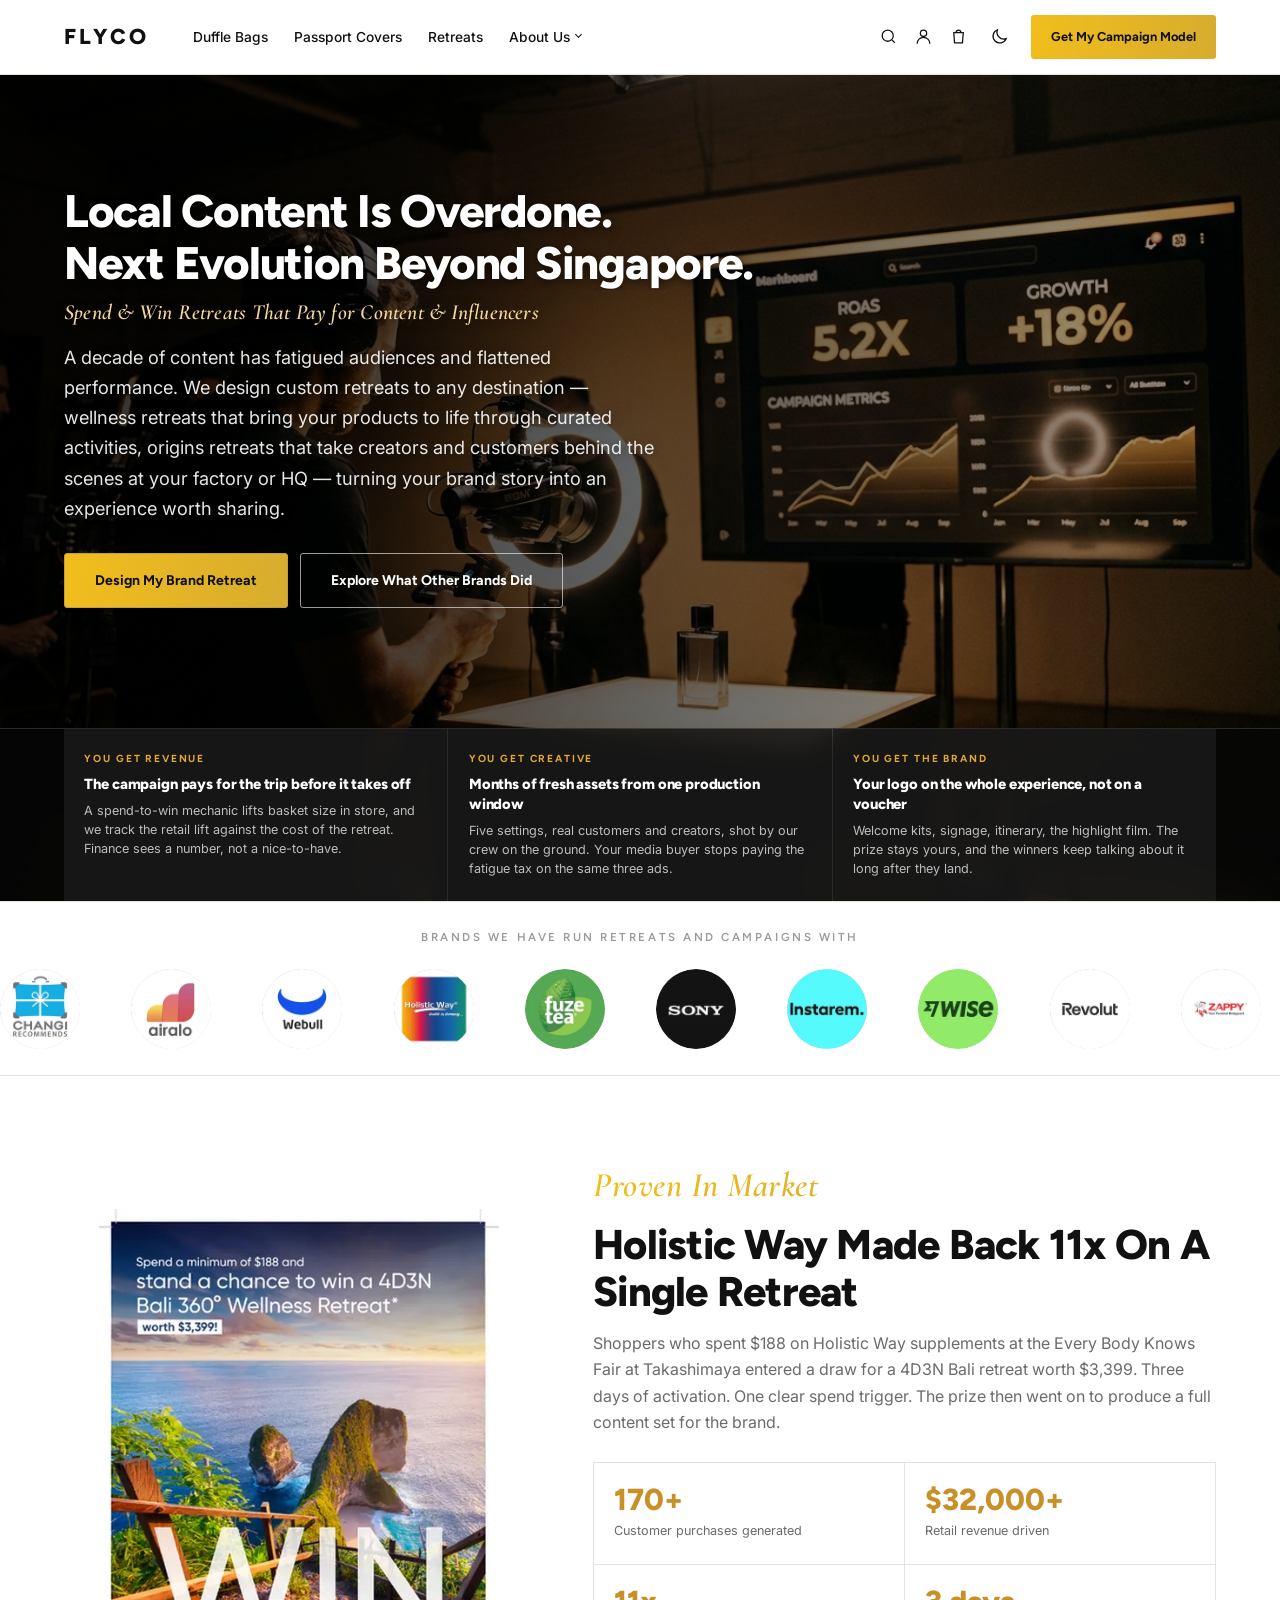
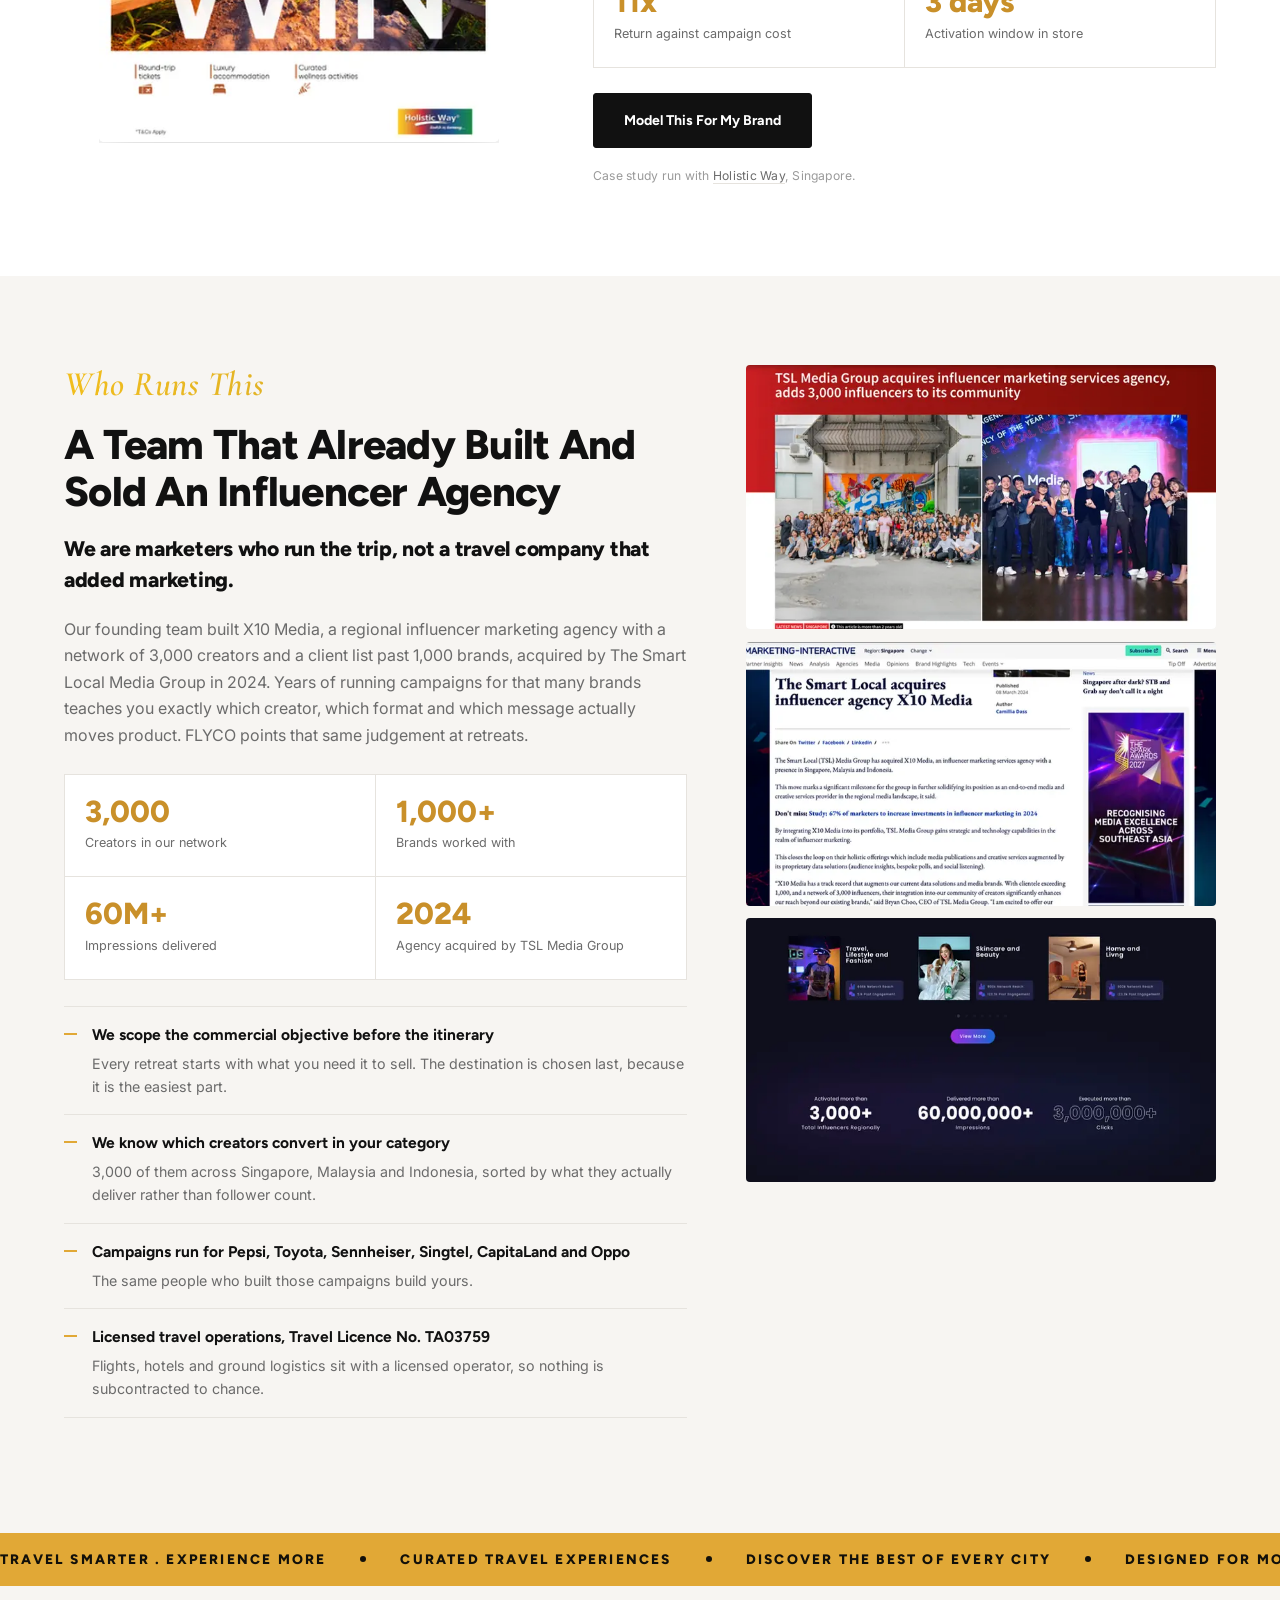
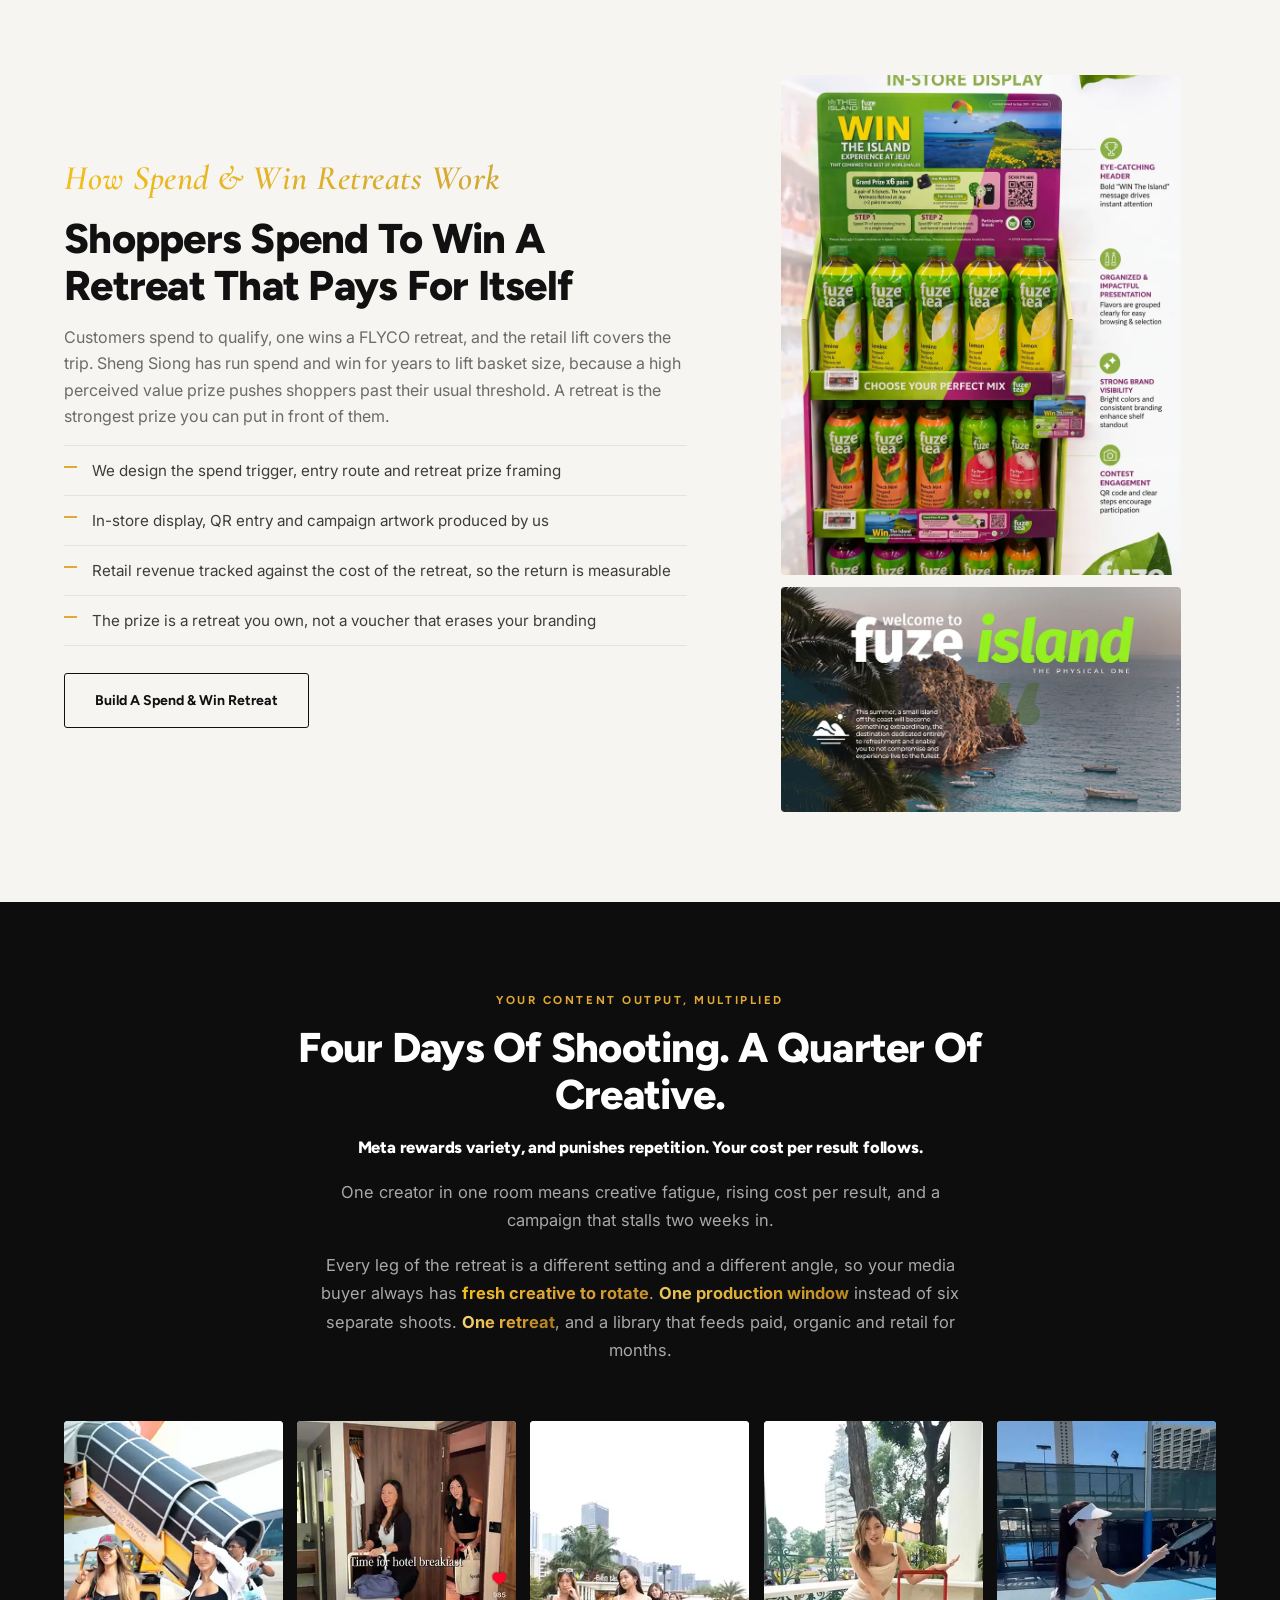
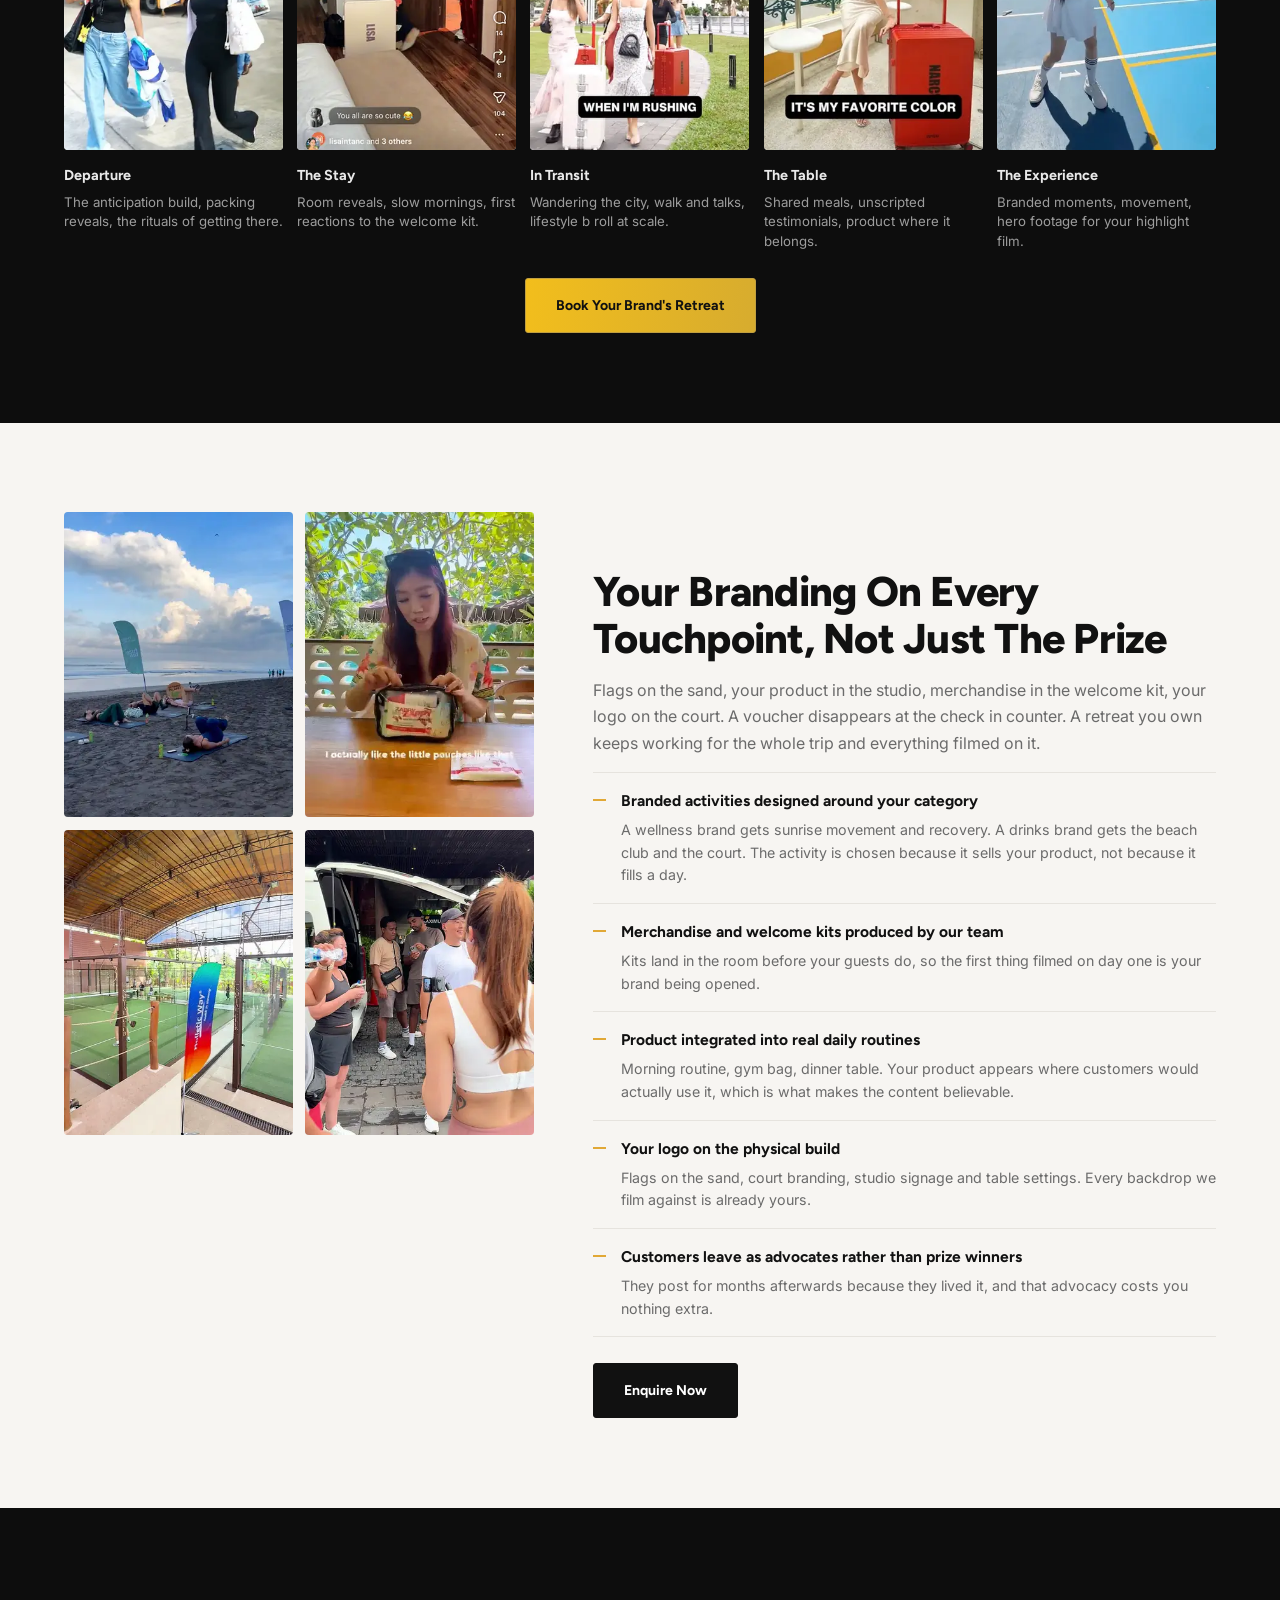
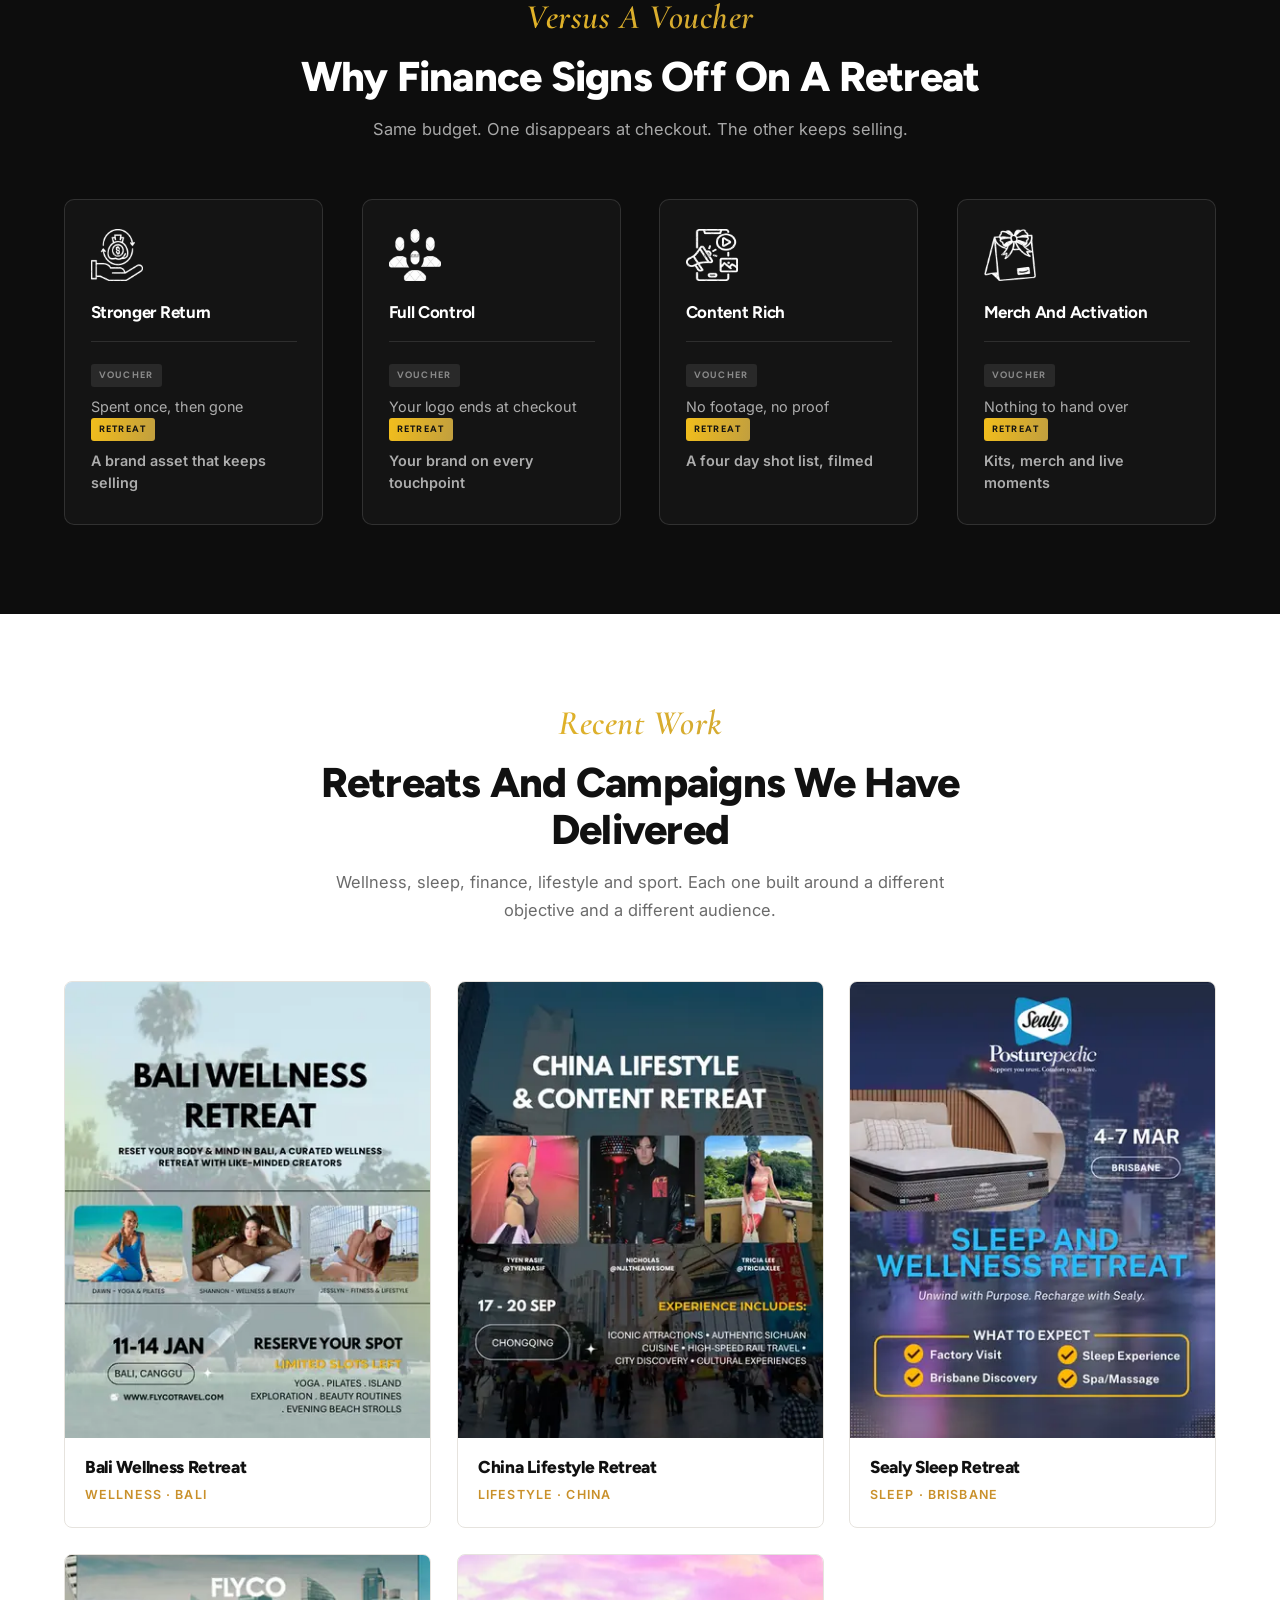
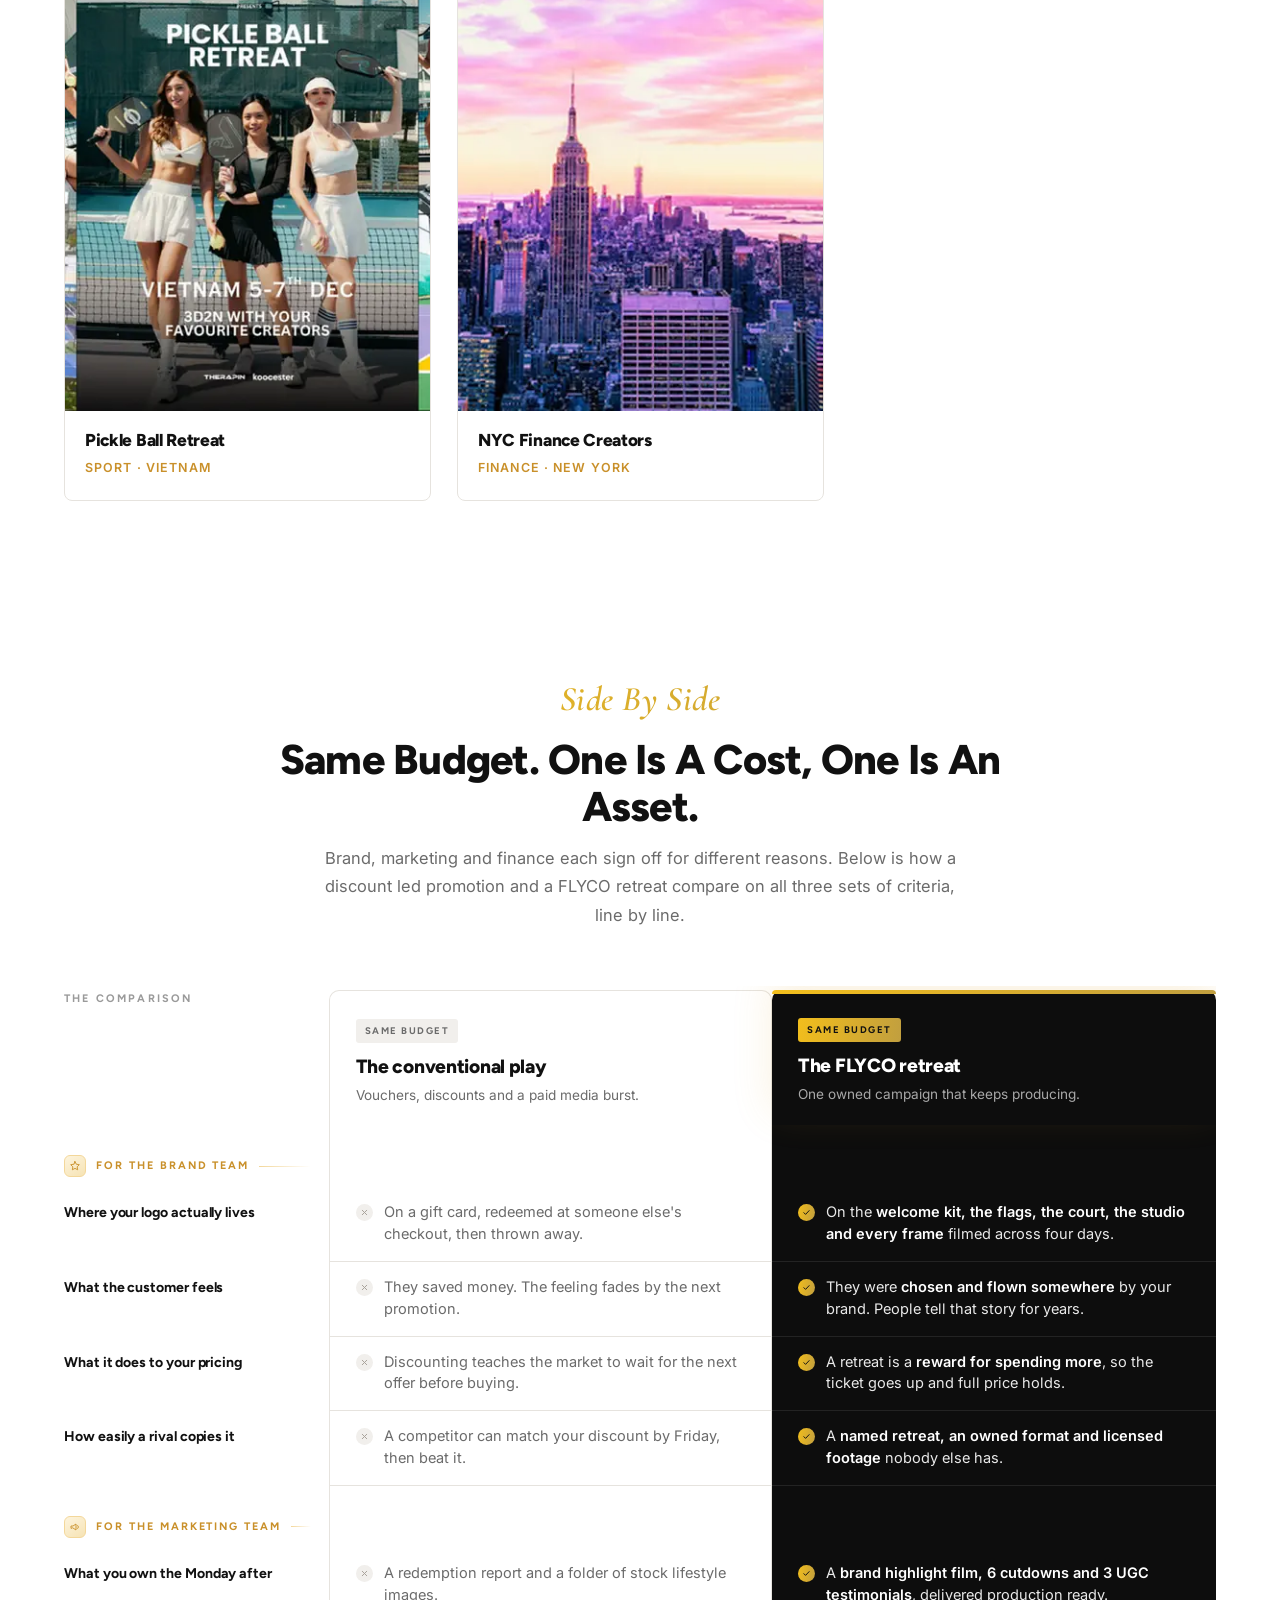
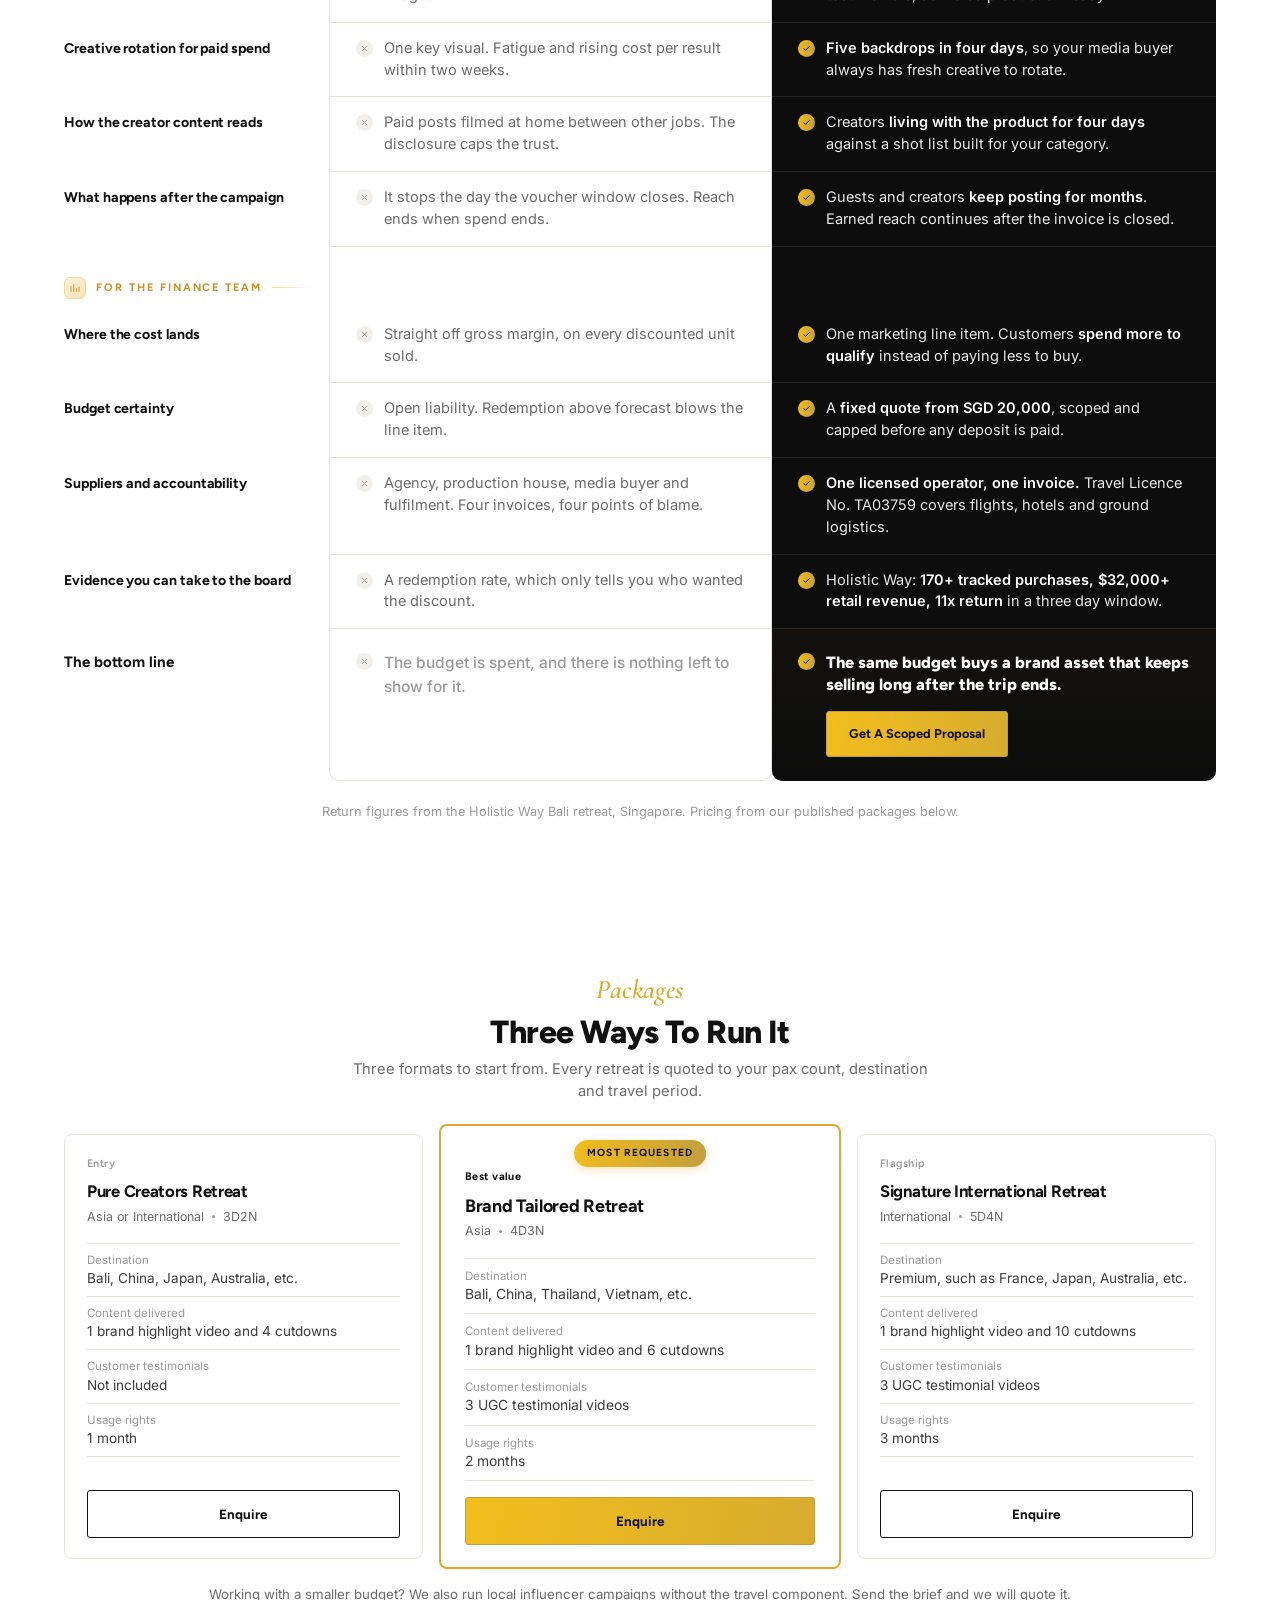
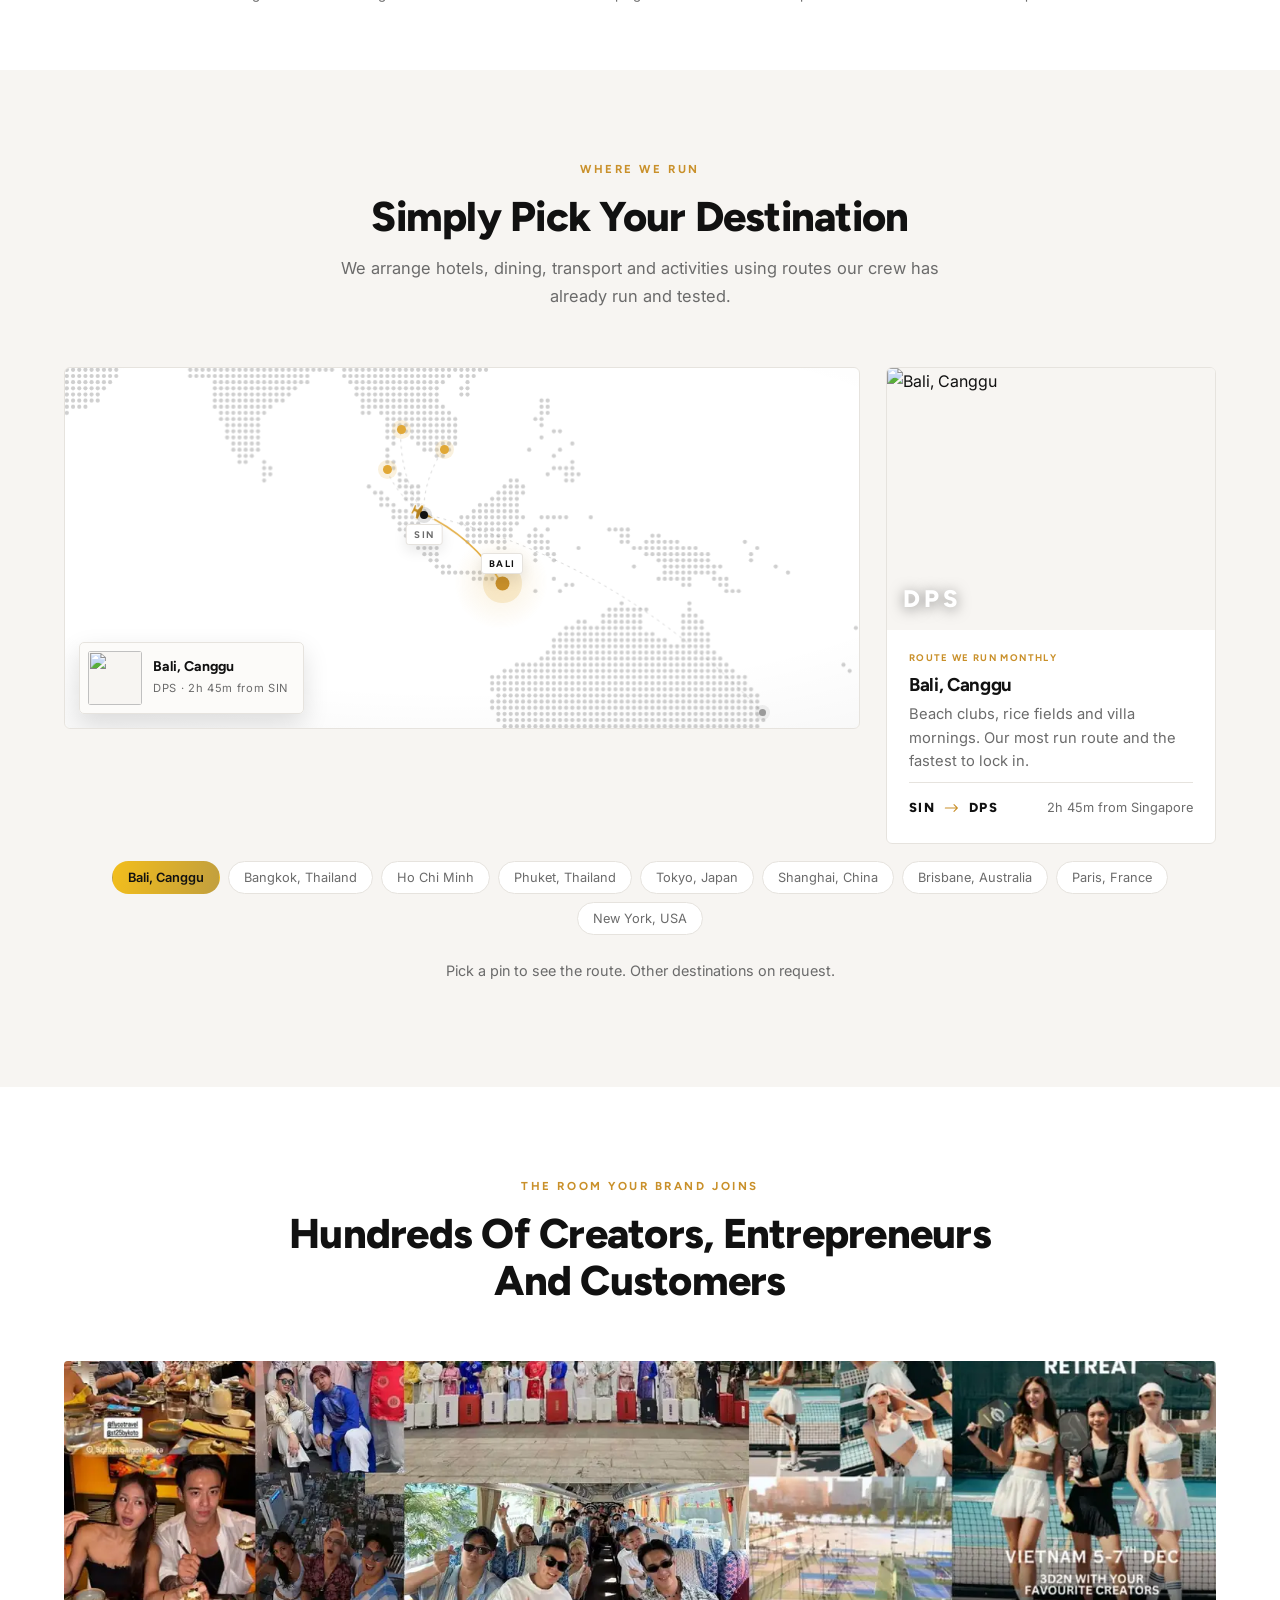
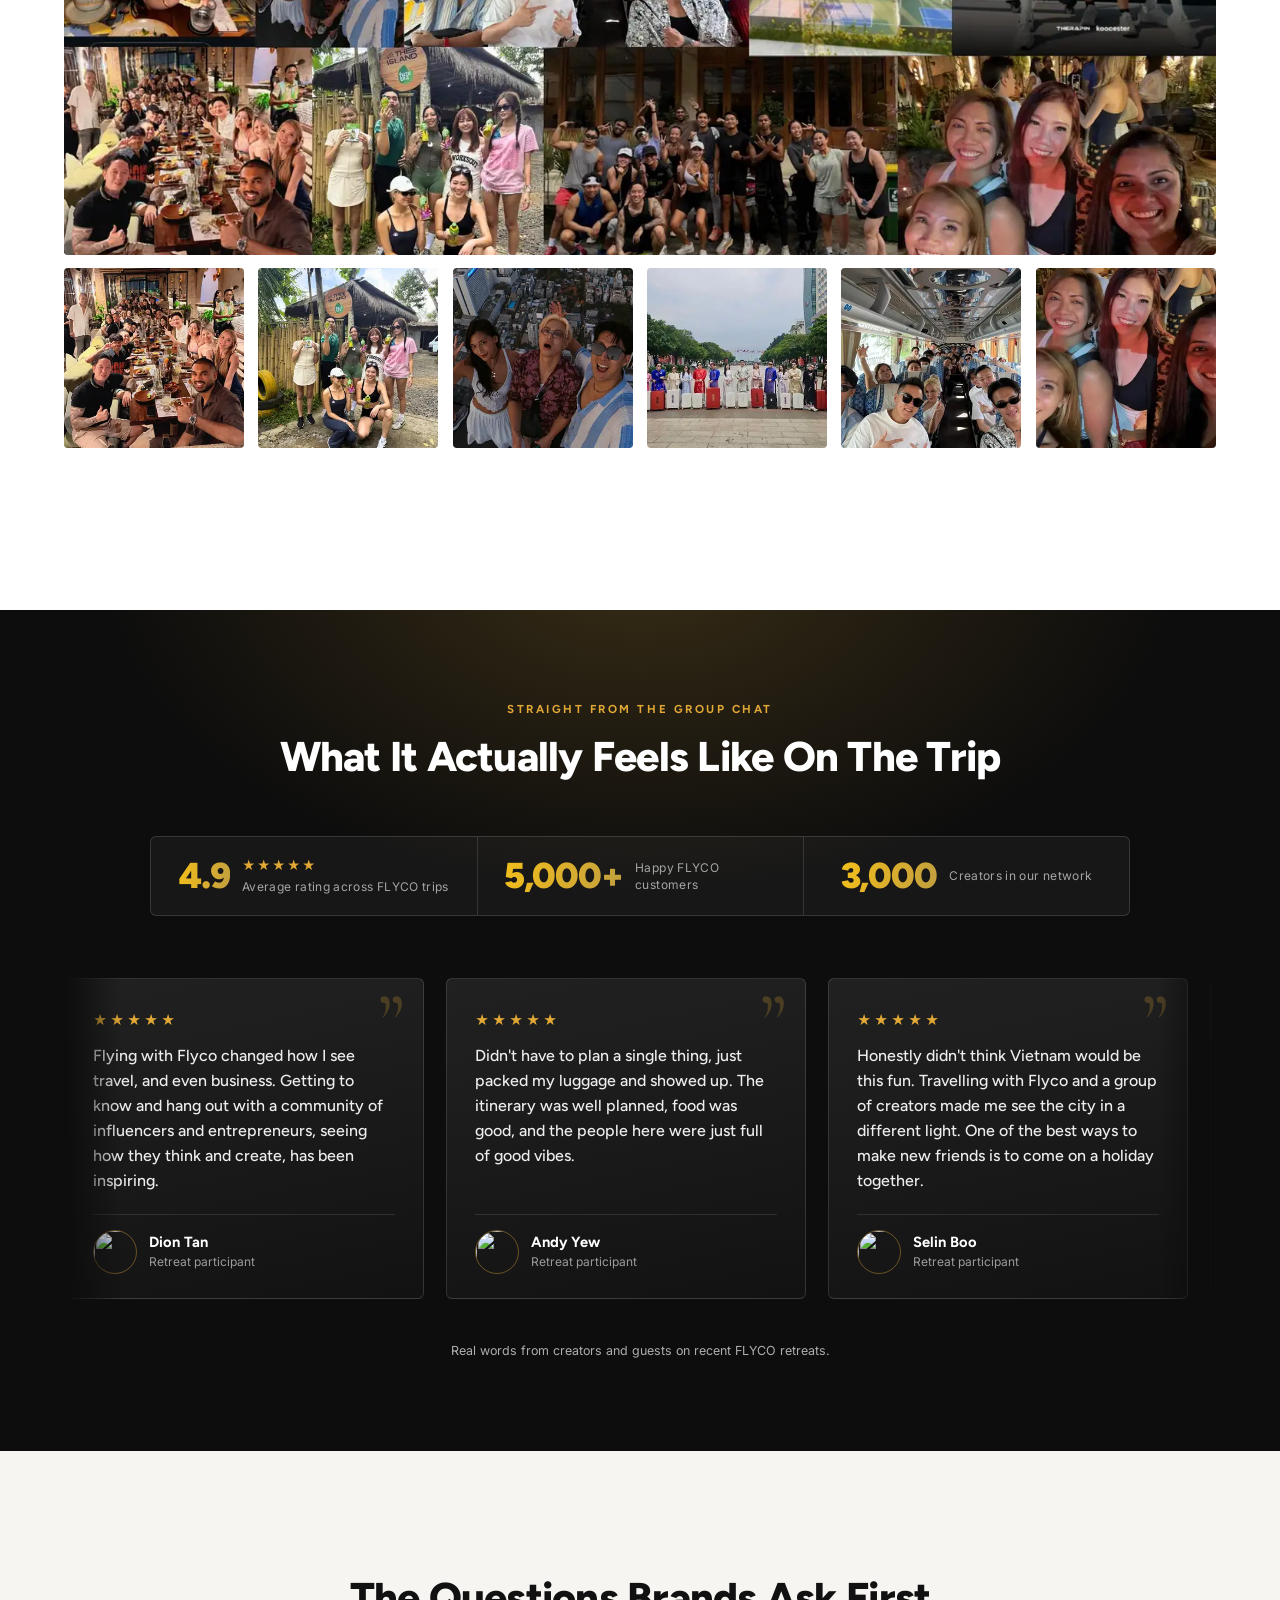
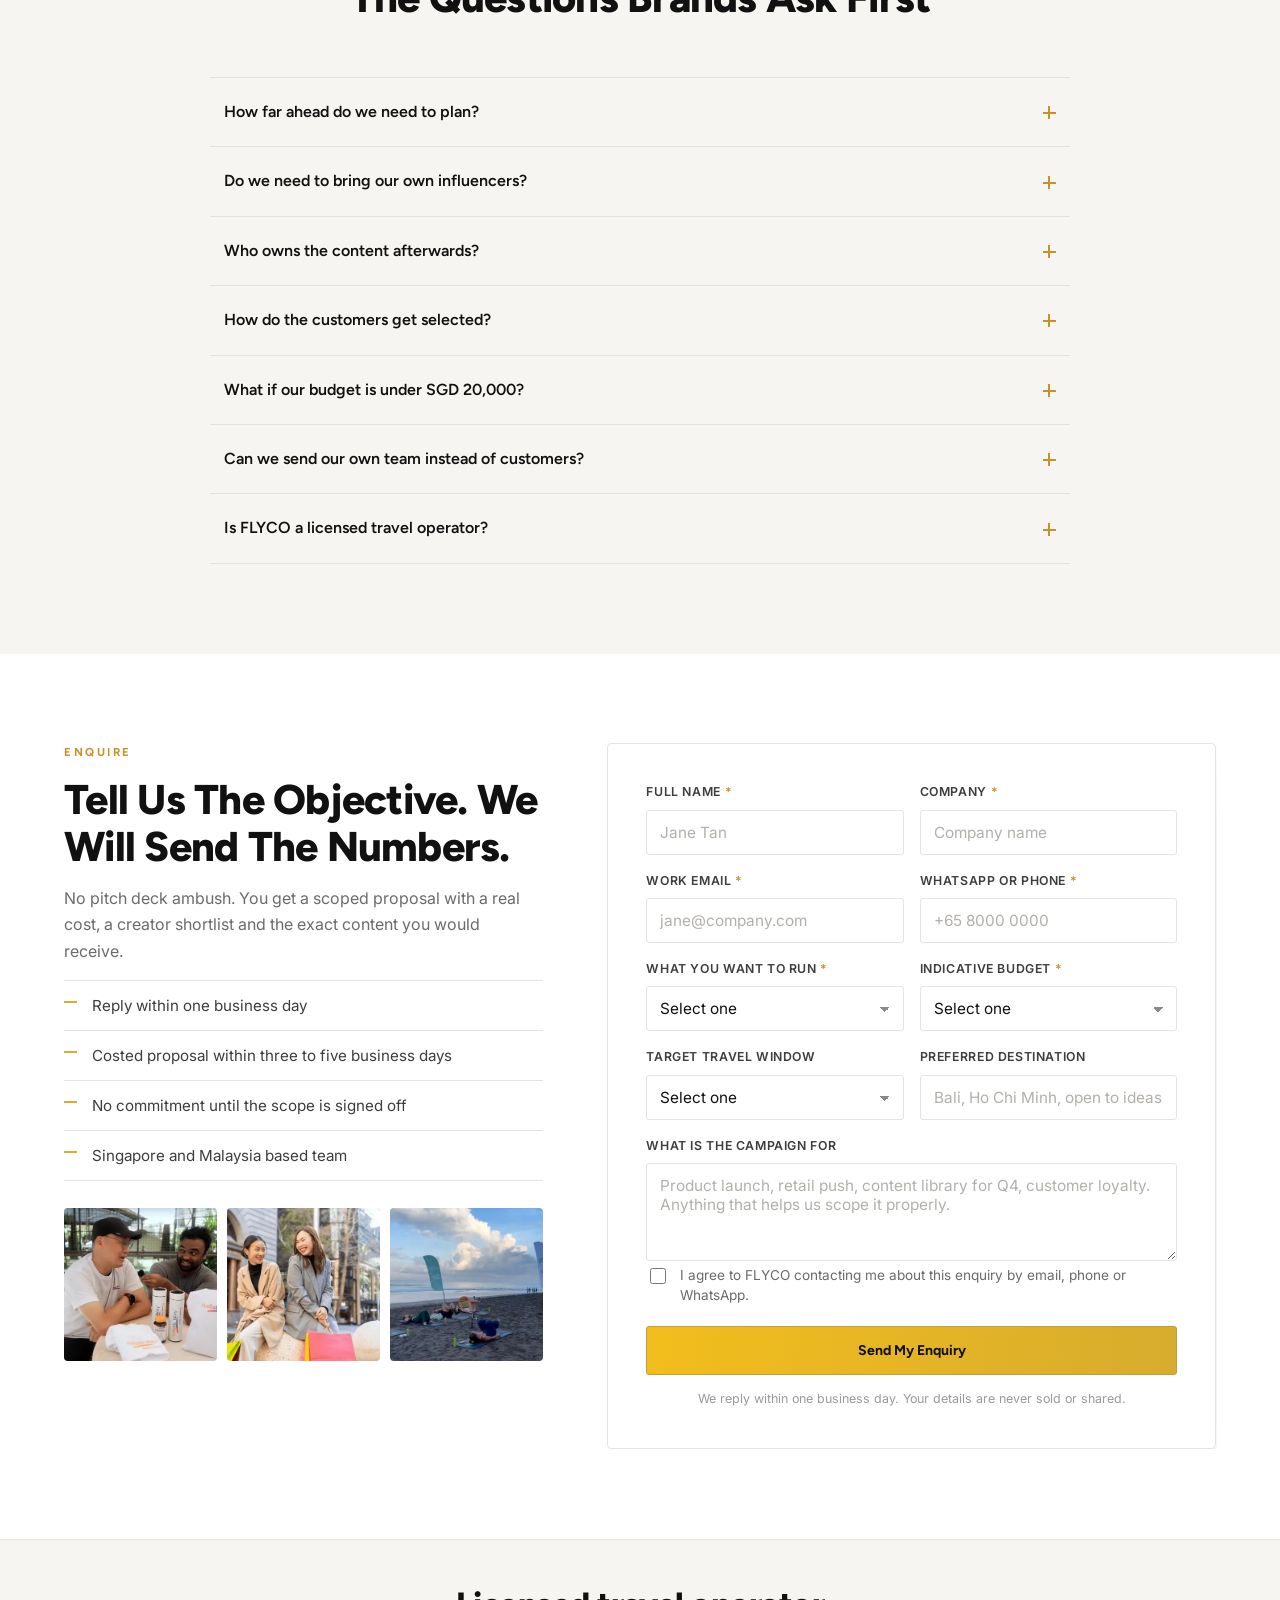
==== index.html @ 6051aa53 "Fit hero heading to two lines and subheading to one line Tighten heading/subheading copy, widen hero" ====
<!DOCTYPE html>
<html lang="en">
<head>
<meta charset="utf-8">
<meta name="viewport" content="width=device-width, initial-scale=1">
<title>Corporate &amp; Brand Retreats That Pay You Back | FLYCO Singapore</title>
<meta name="description" content="FLYCO plans and runs corporate and brand retreats across Asia. Revenue, content and advocates from one trip, with flights, hotels, creators and crew handled. Costed campaign model in 48 hours.">
<meta name="theme-color" content="#0d0d0d">
<meta name="author" content="Flyco Business Pte. Ltd.">
<meta name="robots" content="index,follow,max-image-preview:large,max-snippet:-1">
<link rel="canonical" href="https://flyco.edastra.in/">

<!-- Icons -->
<link rel="icon" href="/assets/favicon.ico" sizes="any">
<link rel="icon" type="image/png" sizes="32x32" href="/assets/favicon-32.png">
<link rel="icon" type="image/png" sizes="48x48" href="/assets/favicon-48.png">
<link rel="icon" type="image/png" sizes="96x96" href="/assets/favicon-96.png">
<link rel="icon" type="image/png" sizes="192x192" href="/assets/icon-192.png">
<link rel="apple-touch-icon" sizes="180x180" href="/assets/apple-touch-icon.png">
<link rel="manifest" href="/site.webmanifest">

<!-- Open Graph -->
<meta property="og:type" content="website">
<meta property="og:site_name" content="FLYCO Singapore">
<meta property="og:locale" content="en_SG">
<meta property="og:url" content="https://flyco.edastra.in/">
<meta property="og:title" content="Corporate &amp; Brand Retreats That Pay You Back | FLYCO Singapore">
<meta property="og:description" content="Revenue, content and advocates from one trip. FLYCO handles flights, hotels, ground logistics, headliner creators and the production crew. Costed campaign model in 48 hours.">
<meta property="og:image" content="https://flyco.edastra.in/assets/og-image.jpg">
<meta property="og:image:secure_url" content="https://flyco.edastra.in/assets/og-image.jpg">
<meta property="og:image:type" content="image/jpeg">
<meta property="og:image:width" content="1200">
<meta property="og:image:height" content="630">
<meta property="og:image:alt" content="FLYCO">

<!-- Twitter / X -->
<meta name="twitter:card" content="summary_large_image">
<meta name="twitter:title" content="Corporate &amp; Brand Retreats | FLYCO Singapore">
<meta name="twitter:description" content="Curated brand retreats across Asia. Sales, content and advocates from a single trip. Request a scoped proposal.">
<meta name="twitter:image" content="https://flyco.edastra.in/assets/og-image.jpg">
<meta name="twitter:image:alt" content="FLYCO">

<script type="application/ld+json">
{
  "@context": "https://schema.org",
  "@type": "TravelAgency",
  "name": "FLYCO",
  "legalName": "Flyco Business Pte. Ltd.",
  "description": "FLYCO plans and runs curated corporate and brand retreats across Asia, covering flights, hotels, ground logistics, headliner creators and on-site production.",
  "url": "https://flyco.edastra.in/",
  "logo": "https://flyco.edastra.in/assets/icon-512.png",
  "image": "https://flyco.edastra.in/assets/og-image.jpg",
  "address": {"@type": "PostalAddress", "addressCountry": "SG", "addressLocality": "Singapore"},
  "areaServed": "Asia",
  "hasCredential": "Singapore Travel Licence No. TA03759",
  "sameAs": [
    "https://www.flycotravel.com/",
    "https://www.facebook.com/flycotravel",
    "https://instagram.com/flycotravel"
  ]
}
</script>

<link rel="preconnect" href="https://fonts.googleapis.com">
<link rel="preconnect" href="https://fonts.gstatic.com" crossorigin>
<link href="https://fonts.googleapis.com/css2?family=Figtree:wght@400;500;600;700;800;900&family=Inter:wght@400;500;600&family=Cormorant+Garamond:ital,wght@1,500;1,600&display=swap" rel="stylesheet">
<style>
/* ==========================================================
   FLYCO Singapore, Corporate & Brand Retreats
   Header, footer and marquee replicated from flycotravel.com
   All photography drawn from the FLYCO Retreat Partnership Deck
   Destination photography from the FLYCO Shopify CDN
   ========================================================== */
:root{
  --gold:#e1a836;--gold-dark:#c9902a;--gold-soft:#f3d79a;
  /* sampled from the FLYCO logo: bright yellow-gold left, antique gold right */
  --gold-lite:#f2be1c;--gold-mid:#dcaf2b;--gold-deep:#c19f3f;
  --grad-gold:linear-gradient(100deg,var(--gold-lite) 0%,var(--gold-mid) 46%,var(--gold-deep) 100%);
  --ink:#111;--ink-soft:#3d3d3d;--grey:#6b6b6b;--grey-light:#9a9a9a;
  --paper:#fff;--sand:#f7f5f2;--line:#e6e3de;--black:#000;--night:#0d0d0d;
  --f-head:"Figtree","Helvetica Neue",Arial,sans-serif;
  --f-body:"Inter",-apple-system,BlinkMacSystemFont,"Segoe UI",Arial,sans-serif;
  --f-script:"Cormorant Garamond","Snell Roundhand",Georgia,serif;
  --wrap:1240px;--pad:clamp(18px,4vw,44px);--sec:clamp(56px,7vw,98px);
  --ease:cubic-bezier(.22,.61,.36,1);
}
*,*::before,*::after{box-sizing:border-box}
html{scroll-behavior:smooth;-webkit-text-size-adjust:100%}
body{margin:0;background:var(--paper);color:var(--ink);font-family:var(--f-body);font-size:16px;line-height:1.65;-webkit-font-smoothing:antialiased;overflow-x:hidden}
img{max-width:100%;display:block}
a{color:inherit}
:focus-visible{outline:2px solid var(--gold);outline-offset:3px}
.wrap{max-width:var(--wrap);margin:0 auto;padding-inline:var(--pad)}
.sr{position:absolute;width:1px;height:1px;overflow:hidden;clip:rect(0 0 0 0);white-space:nowrap}
h1,h2,h3,h4{font-family:var(--f-head);font-weight:700;margin:0;line-height:1.14;letter-spacing:-.018em}
h1{font-size:clamp(2.15rem,5.2vw,3.7rem);font-weight:800;letter-spacing:-.028em}
h2{font-size:clamp(1.65rem,3.4vw,2.6rem);font-weight:800}
h3{font-size:clamp(1.02rem,1.6vw,1.22rem)}
p{margin:0 0 1em}

/* ================= ANIMATION SYSTEM ================= */
[data-anim]{opacity:0;will-change:transform,opacity;transition:opacity .85s var(--ease),transform .85s var(--ease),clip-path .95s var(--ease),filter .85s var(--ease)}
[data-anim="up"]{transform:translateY(38px)}
[data-anim="down"]{transform:translateY(-30px)}
[data-anim="left"]{transform:translateX(-46px)}
[data-anim="right"]{transform:translateX(46px)}
[data-anim="zoom"]{transform:scale(.9)}
[data-anim="zoom-out"]{transform:scale(1.08)}
[data-anim="wipe"]{clip-path:inset(0 0 100% 0);transform:translateY(20px)}
[data-anim="wipe-x"]{clip-path:inset(0 100% 0 0)}
[data-anim="blur"]{filter:blur(12px);transform:scale(1.03)}
[data-anim="flip"]{transform:perspective(900px) rotateX(14deg) translateY(30px);transform-origin:top}
.is-in[data-anim]{opacity:1;transform:none;clip-path:inset(0 0 0 0);filter:none}

/* image reveal mask, Elementor style */
.reveal{position:relative;overflow:hidden}
.reveal::after{content:"";position:absolute;inset:0;background:var(--gold);transform:scaleX(1);transform-origin:right;transition:transform .85s var(--ease);z-index:3}
.reveal.is-in::after{transform:scaleX(0)}
.reveal img{transform:scale(1.14);transition:transform 1.25s var(--ease)}
.reveal.is-in img{transform:scale(1)}

@keyframes annIn{from{opacity:0;transform:translateY(8px)}to{opacity:1;transform:none}}

/* ================= HEADER ================= */
.site-header{position:sticky;top:0;z-index:120;background:#fff;border-bottom:1px solid var(--line);transition:box-shadow .3s var(--ease)}
.site-header.stuck{box-shadow:0 6px 24px rgba(0,0,0,.09)}
.hdr{display:flex;align-items:center;gap:18px;height:74px;transition:height .3s var(--ease)}
.site-header.stuck .hdr{height:62px}
.hdr-logo{flex:0 0 auto;text-decoration:none}
.hdr-logo img{height:30px;width:auto;transition:height .3s var(--ease)}
.site-header.stuck .hdr-logo img{height:25px}
.hdr-logo .word{font-family:var(--f-head);font-weight:800;font-size:1.35rem;letter-spacing:.14em;color:var(--ink)}
.hdr-nav{display:flex;align-items:center;gap:26px;margin-left:26px;flex:1}
.hdr-nav a{font-size:.86rem;font-weight:500;text-decoration:none;color:var(--ink);padding:6px 0;position:relative}
.hdr-nav a::after{content:"";position:absolute;left:0;bottom:0;width:100%;height:2px;background:var(--gold);transform:scaleX(0);transform-origin:right;transition:transform .32s var(--ease)}
.hdr-nav a:hover::after{transform:scaleX(1);transform-origin:left}
.hdr-nav .drop{position:relative;display:flex;align-items:center}
.hdr-nav .drop>a{display:inline-flex;align-items:center;gap:6px}
.hdr-nav .drop>a::before{content:"";order:2;width:5px;height:5px;border-right:1.5px solid currentColor;border-bottom:1.5px solid currentColor;transform:translateY(-2px) rotate(45deg);transition:transform .26s var(--ease)}
.hdr-nav .drop:hover>a::before,.hdr-nav .drop:focus-within>a::before{transform:translateY(0) rotate(225deg)}
.hdr-nav .drop-menu{position:absolute;top:100%;left:0;margin-top:10px;background:#fff;border:1px solid var(--line);min-width:172px;padding:8px 0;opacity:0;visibility:hidden;transform:translateY(8px);transition:all .26s var(--ease);box-shadow:0 12px 28px rgba(0,0,0,.1)}
.hdr-nav .drop:hover .drop-menu,.hdr-nav .drop:focus-within .drop-menu{opacity:1;visibility:visible;transform:none}
.hdr-nav .drop-menu::before{content:"";position:absolute;left:0;right:0;top:-11px;height:11px}
.hdr-nav .drop-menu a{display:block;padding:8px 16px;font-size:.85rem}
.hdr-nav .drop-menu a::after{display:none}
.hdr-util{display:flex;align-items:center;gap:16px}
.hdr-util a{color:var(--ink);display:inline-flex;text-decoration:none}
.hdr-util svg{width:19px;height:19px;stroke:currentColor;fill:none;stroke-width:1.6;transition:transform .25s var(--ease)}
.hdr-util a:hover svg{transform:translateY(-2px)}
.hdr-cta{background:var(--gold-mid);background-image:var(--grad-gold);background-size:180% 100%;background-position:0% 50%;color:#111 !important;font-family:var(--f-head);font-weight:700;font-size:.8rem;padding:11px 20px;border-radius:3px;transition:background-position .45s var(--ease),transform .2s var(--ease),box-shadow .25s}
.hdr-cta{white-space:nowrap}
.hdr-cta .cta-short{display:none}
@media(max-width:900px){.hdr-cta .cta-long{display:none}.hdr-cta .cta-short{display:inline}}
.hdr-cta:hover{background-position:100% 50%;transform:translateY(-2px);box-shadow:0 8px 18px rgba(225,168,54,.4)}
.burger{display:none;background:none;border:0;padding:6px;cursor:pointer;color:var(--ink)}
@media(max-width:1040px){
 .hdr-nav{display:none;position:absolute;top:100%;left:0;right:0;background:#fff;border-bottom:1px solid var(--line);flex-direction:column;gap:0;margin:0;padding:8px var(--pad) 18px}
 .hdr-nav.open{display:flex;animation:annIn .3s var(--ease)}
 .hdr-nav a{padding:12px 0;border-bottom:1px solid var(--line)}
 .hdr-nav .drop{display:block}
 .hdr-nav .drop-menu{position:static;opacity:1;visibility:visible;transform:none;border:0;box-shadow:none;margin-top:0;padding:0 0 0 14px}
 .hdr-nav .drop-menu::before{display:none}
 .burger{display:inline-flex;order:-1}
}
@media(max-width:520px){.hdr-cta{padding:10px 14px;font-size:.73rem}}

/* ================= BUTTONS ================= */
.btn{display:inline-flex;align-items:center;justify-content:center;gap:9px;font-family:var(--f-head);font-weight:700;font-size:.88rem;text-decoration:none;padding:15px 30px;border-radius:3px;border:1.5px solid transparent;cursor:pointer;position:relative;overflow:hidden;transition:transform .25s var(--ease),box-shadow .3s,background .2s,color .2s,border-color .2s}
.btn span{position:relative;z-index:2}
.btn-gold{background:var(--gold-mid);background-image:var(--grad-gold);background-size:180% 100%;background-position:0% 50%;color:#111;border-color:var(--gold-deep);transition:background-position .45s var(--ease),transform .25s var(--ease),box-shadow .3s,border-color .2s}
.btn-gold:hover{background-position:100% 50%;border-color:var(--gold-deep);transform:translateY(-3px);box-shadow:0 12px 26px rgba(225,168,54,.42)}
.btn-dark{background:var(--ink);color:#fff;border-color:var(--ink)}
.btn-dark:hover{transform:translateY(-3px);box-shadow:0 12px 26px rgba(0,0,0,.25)}
.btn-out{background:transparent;color:var(--ink);border-color:var(--ink)}
.btn-out:hover{background:var(--ink);color:#fff;transform:translateY(-3px)}
.btn-out-light{background:transparent;color:#fff;border-color:rgba(255,255,255,.6)}
.btn-out-light:hover{background:#fff;color:var(--ink);transform:translateY(-3px)}
.btn-block{width:100%}

/* ================= SECTIONS ================= */
section{padding-block:var(--sec)}
.sand{background:var(--sand)}
.night{background:var(--night);color:#e9e9e9}
.night h2,.night h3{color:#fff}
.night p{color:#adadad}
.head{text-align:center;max-width:760px;margin:0 auto clamp(34px,4.6vw,56px)}
.head p{color:var(--grey);margin-top:14px;font-size:1.03rem;line-height:1.72;max-width:64ch;margin-inline:auto}
.head p+p{margin-top:13px}
.night .head p{color:#a8a8a8}
.kicker{font-family:var(--f-head);font-weight:700;font-size:.72rem;letter-spacing:.22em;text-transform:uppercase;color:var(--gold-dark);display:block;margin-bottom:14px}
.night .kicker{color:var(--gold)}
.kicker-lg{font-family:var(--f-script);font-style:italic;font-weight:600;text-transform:none;font-size:clamp(1.55rem,2.8vw,2.15rem);letter-spacing:.015em;line-height:1.15;margin-bottom:14px;color:var(--gold-deep);background-image:var(--grad-gold);-webkit-background-clip:text;background-clip:text;-webkit-text-fill-color:transparent;padding-bottom:2px}
@supports not (background-clip:text){.kicker-lg{-webkit-text-fill-color:currentColor}}
.hl{font-weight:700;color:var(--gold-dark);background-image:linear-gradient(96deg,#f2be1c 0%,#e1a836 40%,#c9902a 100%);-webkit-background-clip:text;background-clip:text;-webkit-text-fill-color:transparent}
.lead-line{font-family:var(--f-head);font-weight:800;font-size:clamp(1.08rem,1.8vw,1.32rem);line-height:1.45;letter-spacing:-.012em;color:var(--ink) !important;margin-top:18px}
.night .lead-line{color:#fff !important}
.hl:nth-of-type(2){background-image:linear-gradient(96deg,#e9c65a 0%,#d9a52c 55%,#b8871f 100%)}
.hl:nth-of-type(3){background-image:linear-gradient(96deg,#f5d47a 0%,#e1a836 50%,#a8791a 100%)}
@supports not (background-clip:text){.hl{-webkit-text-fill-color:currentColor}}
.night .hl{color:var(--gold)}

/* ================= HERO ================= */
.hero{position:relative;min-height:calc(100svh - 74px);display:flex;flex-direction:column;padding-block:clamp(40px,6vw,72px) 0;background:#101010}
.hero-main{flex:1;display:flex;align-items:center}
.hero-bg{position:absolute;inset:0;overflow:hidden}
.hero-bg img{width:100%;height:100%;object-fit:cover;animation:kenburns 18s ease-in-out infinite alternate}
@keyframes kenburns{from{transform:scale(1.04) translate3d(0,0,0)}to{transform:scale(1.34) translate3d(-3.5%,-3%,0)}}
.hero-bg::after{content:"";position:absolute;inset:0;background:linear-gradient(92deg,rgba(0,0,0,.82) 0%,rgba(0,0,0,.66) 42%,rgba(0,0,0,.32) 100%)}
.hero .wrap{position:relative;z-index:2;width:100%}
.hero-in{max-width:860px;color:#fff}
.hero-in h1,.hero-in p{text-shadow:0 2px 10px rgba(0,0,0,.55)}
.hero h1{color:#fff;font-size:clamp(1.85rem,4.2vw,2.85rem)}
.hero h1 .ln{display:block;overflow:hidden}
.hero h1 .ln i{display:block;font-style:normal;transform:translateY(105%);transition:transform 1s var(--ease)}
.hero.ready h1 .ln i{transform:none}
.hero h1 .ln:nth-child(2) i{transition-delay:.11s}
.hero p{color:rgba(255,255,255,.9);font-size:clamp(1rem,1.5vw,1.14rem);margin-top:18px;max-width:54ch}
.hero-btns{display:flex;flex-wrap:wrap;gap:12px;margin-top:30px}
/* ---- hero marketing / travel layer ---- */
.hero-sub{display:block;font-family:var(--f-script);font-style:italic;font-weight:600;text-transform:none;letter-spacing:.01em;font-size:clamp(1.1rem,1.9vw,1.35rem);color:var(--gold-soft);margin-top:10px}
/* ---- value strip under the hero ---- */
.valstrip{position:relative;z-index:2;margin-top:clamp(52px,9vh,120px);color:#fff;background:rgba(8,8,8,.72);backdrop-filter:blur(9px);border-top:1px solid rgba(255,255,255,.14)}
.valstrip-grid{display:grid;grid-template-columns:repeat(3,1fr);gap:1px;background:rgba(255,255,255,.14)}
.valstrip-grid div{background:rgba(8,8,8,.55);padding:22px clamp(16px,1.6vw,24px)}
.valstrip b{display:block;font-family:var(--f-head);font-weight:800;font-size:.92rem;line-height:1.35;letter-spacing:-.01em;color:#fff}
.valstrip em{display:block;font-style:normal;font-family:var(--f-head);font-weight:700;font-size:.64rem;letter-spacing:.18em;text-transform:uppercase;color:var(--gold);margin-bottom:8px}
.valstrip span{display:block;margin-top:7px;font-size:.79rem;color:#bdbdbd;line-height:1.5}
@media(max-width:820px){
  .valstrip-grid{grid-template-columns:1fr;gap:1px}
  .valstrip-grid div{padding:14px 18px}
  .valstrip span{display:none}
  .valstrip em{margin-bottom:5px}
}
.licence-strip{border-top:1px solid var(--line);padding-block:clamp(28px,4vw,44px);background:var(--sand)}
.licence-badge{max-width:900px;margin:0 auto;text-align:center}
.licence-badge .txt{margin:0}
.licence-badge .lede{display:block;font-family:var(--f-head);font-weight:800;
  font-size:clamp(1.5rem,3.2vw,2.1rem);letter-spacing:-.015em;color:var(--ink);line-height:1.2}
.licence-badge .sub{display:block;margin-top:10px;font-size:clamp(1.05rem,1.9vw,1.3rem);color:var(--ink-soft)}
.licence-badge .no{display:block;margin-top:8px;font-family:var(--f-head);font-weight:800;
  font-size:clamp(1.05rem,1.9vw,1.3rem);letter-spacing:.04em;color:var(--ink)}
.hero-fade{opacity:0;transform:translateY(24px);transition:opacity .9s var(--ease),transform .9s var(--ease)}
.hero.ready .hero-fade{opacity:1;transform:none}
.hero.ready .d1{transition-delay:.28s}.hero.ready .d2{transition-delay:.4s}
.hero.ready .d3{transition-delay:.52s}.hero.ready .d4{transition-delay:.64s}
.scroll-cue{position:absolute;left:50%;bottom:22px;transform:translateX(-50%);z-index:3;color:rgba(255,255,255,.6);font-size:.68rem;letter-spacing:.22em;text-transform:uppercase;font-family:var(--f-head);font-weight:600}
.scroll-cue::after{content:"";display:block;width:1px;height:34px;background:linear-gradient(rgba(255,255,255,.7),transparent);margin:0 auto;animation:cue 1.9s ease-in-out infinite}
@keyframes cue{0%,100%{transform:scaleY(.35);opacity:.4}50%{transform:scaleY(1);opacity:1}}


/* ================= MARQUEES ================= */
.mq{overflow:hidden;position:relative;padding-block:26px;background:#fff;border-block:1px solid var(--line)}
.mq-track{display:flex;width:max-content;animation:scroll 44s linear infinite}
.mq:hover .mq-track{animation-play-state:paused}
@keyframes scroll{to{transform:translateX(-50%)}}
.mq-set{display:flex;align-items:center;gap:clamp(26px,4vw,54px);padding-right:clamp(26px,4vw,54px)}
.mq-set img{width:clamp(56px,6.6vw,80px);height:auto;border-radius:50%;opacity:.92;transition:opacity .3s,transform .3s var(--ease)}
.mq-set img:hover{opacity:1;transform:scale(1.12)}
.mq-label{text-align:center;font-size:.72rem;letter-spacing:.22em;text-transform:uppercase;color:var(--grey-light);font-weight:600;margin-bottom:22px;font-family:var(--f-head)}

.tmq{background:var(--gold);overflow:hidden;padding-block:15px}
.tmq-track{display:flex;width:max-content;animation:scroll 30s linear infinite}
.tmq-set{display:flex;align-items:center;gap:34px;padding-right:34px}
.tmq-set span{font-family:var(--f-head);font-weight:800;font-size:.86rem;letter-spacing:.16em;text-transform:uppercase;color:#12100a;white-space:nowrap}
.tmq-set i{width:6px;height:6px;background:#12100a;border-radius:50%;flex:0 0 6px}

/* ================= SPLIT ================= */
.split{display:grid;grid-template-columns:1fr 1fr;gap:clamp(28px,4.6vw,66px);align-items:center}
.split.a{grid-template-columns:.86fr 1.14fr}
.split.b{grid-template-columns:1.14fr .86fr}
@media(max-width:920px){.split,.split.a,.split.b{grid-template-columns:1fr}}
/* pinned media column: images hold while the copy scrolls past (desktop only) */
@media(min-width:921px){
  .split.stickymedia{align-items:start}
  .split.stickymedia>.gal{position:sticky;top:96px}
  .split.stickymedia>.gal .shot.tall{aspect-ratio:3/4}
}
@media(prefers-reduced-motion:reduce){.split.stickymedia>.gal{position:static}}
.frame{border-radius:5px;overflow:hidden;box-shadow:0 22px 50px rgba(0,0,0,.14)}
.frame img{width:100%}
.stat-pair{display:grid;grid-template-columns:1fr 1fr;gap:1px;background:var(--line);border:1px solid var(--line);margin:26px 0}
.stat-pair div{background:#fff;padding:22px 20px;transition:background .3s}
.stat-pair div:hover{background:var(--sand)}
.stat-pair b{display:block;font-family:var(--f-head);font-weight:800;font-size:1.9rem;color:var(--gold-dark);line-height:1}
.stat-pair span{display:block;font-size:.79rem;color:var(--grey);margin-top:6px}
.src-note{font-size:.76rem;letter-spacing:.02em;color:var(--grey-light);margin:18px 0 0}
.src-note a{color:var(--grey);text-decoration:none;border-bottom:1px solid var(--line);transition:color .22s,border-color .22s}
.src-note a:hover{color:var(--gold-dark);border-color:var(--gold)}
.mini-list{margin:0 0 26px;padding:0;list-style:none}
.mini-list li{position:relative;padding:12px 0 12px 28px;border-top:1px solid var(--line);font-size:.95rem;color:var(--ink-soft)}
.mini-list li:last-child{border-bottom:1px solid var(--line)}
.mini-list li::before{content:"";position:absolute;left:0;top:20px;width:13px;height:2px;background:var(--gold);transform-origin:left;transform:scaleX(0);transition:transform .5s var(--ease)}
.is-in .mini-list li::before,.mini-list.is-in li::before{transform:scaleX(1)}
.night .mini-list li{border-color:rgba(255,255,255,.13);color:#c9c9c9}
.mini-list.rich li{padding:16px 0 16px 28px}
.mini-list.rich li::before{top:26px}
.mini-list.rich b{display:block;font-family:var(--f-head);font-weight:700;font-size:.97rem;color:var(--ink);margin-bottom:5px}
.mini-list.rich li{font-size:.89rem;color:var(--grey);line-height:1.6}

/* ================= GALLERIES ================= */
.gal{display:grid;gap:14px}
.g2{grid-template-columns:repeat(2,1fr)}
.g3{grid-template-columns:repeat(3,1fr)}
.g4{grid-template-columns:repeat(4,1fr)}
.g5{grid-template-columns:repeat(5,1fr)}
.g6{grid-template-columns:repeat(6,1fr)}
@media(max-width:1000px){.g5,.g6{grid-template-columns:repeat(3,1fr)}.g4{grid-template-columns:repeat(2,1fr)}}
@media(max-width:700px){.g3{grid-template-columns:repeat(2,1fr)}}
@media(max-width:520px){.g5,.g6,.g3,.g2{grid-template-columns:repeat(2,1fr)}}
.shot{position:relative;overflow:hidden;border-radius:4px;background:#eceae6;cursor:zoom-in}
.shot img{width:100%;height:100%;object-fit:cover;transition:transform .8s var(--ease),filter .5s}
.shot:hover img{transform:scale(1.11)}
.shot::before{content:"";position:absolute;inset:0;background:linear-gradient(transparent 45%,rgba(0,0,0,.72));opacity:0;transition:opacity .4s;z-index:2}
.shot:hover::before{opacity:1}
.shot .cap{position:absolute;left:0;right:0;bottom:0;padding:14px;color:#fff;font-family:var(--f-head);font-weight:600;font-size:.83rem;z-index:3;transform:translateY(12px);opacity:0;transition:all .4s var(--ease)}
.shot:hover .cap{transform:none;opacity:1}
.shot.tall{aspect-ratio:2/3}
.shot.poster{aspect-ratio:4/5}
.shot.wide{aspect-ratio:16/9}
.shot.sq{aspect-ratio:1/1}
.gal-note{text-align:center;color:var(--grey);font-size:.9rem;margin-top:24px}
.night .gal-note{color:#9a9a9a}

/* journey labels */
.jstep .lbl{font-family:var(--f-head);font-weight:700;font-size:.9rem;margin:14px 0 5px}
.jstep p{font-size:.83rem;color:var(--grey);margin:0;line-height:1.5}
.night .jstep p{color:#9d9d9d}

/* shared reveal keyframe (FAQ answers, lightbox) */
@keyframes fadeUp{from{opacity:0;transform:translateY(20px)}to{opacity:1;transform:none}}

/* ================= ICON ROW ================= */
.icons4{display:grid;grid-template-columns:repeat(4,1fr);gap:clamp(20px,3vw,40px)}
@media(max-width:860px){.icons4{grid-template-columns:repeat(2,1fr)}}
@media(max-width:520px){.icons4{grid-template-columns:1fr}}
.ic{text-align:center}
.ic img{width:62px;height:62px;margin:0 auto 18px;object-fit:contain;transition:transform .45s var(--ease)}
.ic:hover img{transform:translateY(-6px) scale(1.08)}
.ic h3{margin-bottom:10px}
.ic p{font-size:.9rem;margin:0}
.ic.vs{text-align:left;display:flex;flex-direction:column;padding:clamp(26px,2.3vw,34px) clamp(24px,2vw,30px);border:1px solid rgba(255,255,255,.12);border-radius:10px;background:rgba(255,255,255,.03);transition:border-color .35s,background .35s,transform .45s var(--ease)}
.ic.vs:hover{border-color:var(--gold);background:rgba(225,168,54,.06);transform:translateY(-6px)}
.ic.vs img{width:52px;height:52px;margin:0 0 20px}
.ic.vs h3{font-size:1.06rem;line-height:1.3;margin:0 0 22px;padding-bottom:18px;border-bottom:1px solid rgba(255,255,255,.11)}
.vs-row{display:block;font-size:.92rem;line-height:1.55}
.vs-row span{display:block;width:max-content;max-width:100%;font-family:var(--f-head);font-weight:700;font-size:.58rem;letter-spacing:.14em;text-transform:uppercase;padding:4px 8px;border-radius:3px;margin-bottom:9px}
.vs-no{color:#8b8b8b;margin-bottom:22px}
.vs-no span{background:rgba(255,255,255,.09);color:#8b8b8b}
.vs-yes{color:#fff;font-weight:600;margin-top:auto}
.vs-yes span{background-image:var(--grad-gold);color:#111}
@media(min-width:861px) and (max-width:1150px){.icons4{grid-template-columns:repeat(2,1fr)}}

/* ================= DESTINATIONS ================= */
/* ---- interactive world map ---- */
.mapwrap{display:grid;grid-template-columns:minmax(0,1fr) 330px;gap:clamp(16px,2vw,26px);align-items:start}
.mapstage{position:relative;border:1px solid var(--line);border-radius:6px;background:var(--paper);overflow:hidden;aspect-ratio:11/5;touch-action:manipulation}
.mapstage canvas{position:absolute;inset:0;width:100%;height:100%;display:block}
.mapstage .grain{position:absolute;inset:0;pointer-events:none;background:radial-gradient(120% 90% at 50% 40%,transparent 55%,rgba(0,0,0,.05) 100%)}
.pin{position:absolute;width:30px;height:30px;margin:-15px 0 0 -15px;padding:0;border:0;background:none;cursor:pointer;z-index:2;display:grid;place-items:center;transition:opacity .3s}
.pin[hidden]{display:none}
.pin i{width:9px;height:9px;border-radius:50%;background:var(--gold);box-shadow:0 0 0 5px rgba(225,168,54,.16);transition:transform .4s var(--ease),background .3s,box-shadow .3s}
.pin.sub i{width:7px;height:7px;background:var(--grey-light);box-shadow:0 0 0 4px rgba(107,107,107,.1)}
.pin.base{cursor:default}
.pin.base i{width:8px;height:8px;background:var(--ink);box-shadow:0 0 0 4px rgba(17,17,17,.12)}
.pin:hover i,.pin.on i{transform:scale(1.55);background:var(--gold-dark);box-shadow:0 0 0 8px rgba(225,168,54,.2)}
.pin.base:hover i{transform:none;background:var(--ink)}
.pin b{position:absolute;bottom:calc(100% - 6px);left:50%;transform:translate(-50%,4px);white-space:nowrap;font-family:var(--f-head);font-weight:700;font-size:.6rem;letter-spacing:.13em;text-transform:uppercase;color:var(--ink);background:var(--paper);border:1px solid var(--line);border-radius:3px;padding:4px 7px;opacity:0;pointer-events:none;transition:opacity .3s var(--ease),transform .3s var(--ease);box-shadow:0 6px 14px rgba(0,0,0,.09)}
.pin.on b,.pin:hover b,.pin:focus-visible b{opacity:1;transform:translate(-50%,0)}
.pin.base b{opacity:1;bottom:auto;top:calc(100% - 6px);transform:translate(-50%,0);color:var(--grey);letter-spacing:.16em}
.pin:focus-visible{outline:2px solid var(--gold);outline-offset:2px;border-radius:50%}

.mapcard{border:1px solid var(--line);border-radius:6px;background:var(--paper);overflow:hidden;display:flex;flex-direction:column}
.mapcard .mc-ph{position:relative;aspect-ratio:5/4;overflow:hidden;background:var(--sand)}
.mapcard .mc-ph img{width:100%;height:100%;object-fit:cover;display:block;transition:opacity .5s var(--ease)}
.mapcard.noimg .mc-ph img{display:none}
.mapcard.noimg .mc-ph{background:linear-gradient(150deg,#1b1a18,#2a251c)}
.mc-code{position:absolute;left:16px;bottom:12px;font-family:var(--f-head);font-weight:800;font-size:1.5rem;letter-spacing:.16em;color:#fff;text-shadow:0 2px 14px rgba(0,0,0,.5)}
.mapcard.noimg .mc-code{left:50%;bottom:auto;top:50%;transform:translate(-50%,-50%);font-size:2.6rem;background-image:var(--grad-gold);-webkit-background-clip:text;background-clip:text;color:transparent;text-shadow:none}
.mc-tx{padding:20px 22px 24px;display:flex;flex-direction:column;gap:8px;flex:1}
.mc-tag{font-family:var(--f-head);font-weight:700;font-size:.6rem;letter-spacing:.14em;text-transform:uppercase;color:var(--gold-dark)}
.mc-tx h3{font-size:1.16rem;margin:0}
.mc-tx p{font-size:.92rem;color:var(--grey);margin:0;line-height:1.6}
.mc-route{margin-top:auto;padding-top:14px;border-top:1px solid var(--line);display:flex;align-items:center;gap:9px;font-size:.8rem;color:var(--grey)}
.mc-route b{font-family:var(--f-head);font-weight:800;letter-spacing:.1em;color:var(--ink);font-size:.82rem}
.mc-route svg{width:16px;height:16px;stroke:var(--gold-dark);fill:none;stroke-width:1.6;flex:none}
.mc-route em{font-style:normal;margin-left:auto;white-space:nowrap}

/* live destination readout drawn over the map stage */
.mapnow{position:absolute;left:14px;bottom:14px;z-index:3;margin:0;display:flex;align-items:center;gap:11px;
  padding:8px 15px 8px 8px;border-radius:5px;pointer-events:none;max-width:min(74%,320px);
  background:rgba(252,251,249,.9);border:1px solid var(--line);box-shadow:0 10px 26px rgba(0,0,0,.13);
  -webkit-backdrop-filter:blur(9px);backdrop-filter:blur(9px);
  opacity:0;transform:translateY(7px);transition:opacity .45s var(--ease),transform .45s var(--ease)}
.mapnow.on{opacity:1;transform:none}
.mapnow .mn-ph{width:54px;height:54px;flex:none;border-radius:3px;overflow:hidden;background:var(--sand);display:block}
.mapnow .mn-ph img{width:100%;height:100%;object-fit:cover;display:block;opacity:0;transition:opacity .5s var(--ease)}
.mapnow.has-img .mn-ph img{opacity:1}
.mapnow figcaption{display:flex;flex-direction:column;gap:3px;min-width:0}
.mapnow b{font-family:var(--f-head);font-weight:700;font-size:.88rem;color:var(--ink);line-height:1.25;
  white-space:nowrap;overflow:hidden;text-overflow:ellipsis}
.mapnow span{font-size:.7rem;letter-spacing:.06em;color:var(--grey);white-space:nowrap}
[data-theme="dark"] .mapnow{background:rgba(20,19,18,.86);border-color:#33302b;box-shadow:0 10px 26px rgba(0,0,0,.5)}
@media(max-width:620px){
  .mapnow{left:9px;bottom:9px;gap:8px;padding:6px 12px 6px 6px}
  .mapnow .mn-ph{width:40px;height:40px}
  .mapnow b{font-size:.78rem}
  .mapnow span{font-size:.62rem}
}
@media(prefers-reduced-motion:reduce){.mapnow{transition:none}}
.mapchips{display:flex;flex-wrap:wrap;gap:8px;justify-content:center;margin-top:18px}
.mapchips button{font-family:var(--f-body);font-size:.8rem;color:var(--grey);background:var(--paper);border:1px solid var(--line);border-radius:100px;padding:8px 15px;cursor:pointer;transition:color .3s,border-color .3s,background .3s}
.mapchips button:hover{color:var(--ink);border-color:var(--gold-soft)}
.mapchips button.on{color:#111;background-image:var(--grad-gold);border-color:transparent;font-weight:600}
@media(max-width:900px){
  .mapwrap{grid-template-columns:1fr}
  .mapstage{aspect-ratio:4/3}
  .mapcard{flex-direction:row}
  .mapcard .mc-ph{width:42%;aspect-ratio:auto;flex:none}
  .mc-code{font-size:1.2rem}
  .mapcard.noimg .mc-code{font-size:1.9rem}
}
@media(max-width:540px){
  .mapcard{flex-direction:column}
  .mapcard .mc-ph{width:100%;aspect-ratio:16/10}
  .pin b{font-size:.55rem;padding:3px 6px}
}
/* recent work cards: label always visible, hover only lifts */
.wgrid{display:grid;grid-template-columns:repeat(3,1fr);gap:clamp(16px,2vw,26px)}
@media(max-width:1000px){.wgrid{grid-template-columns:repeat(2,1fr)}}
@media(max-width:600px){.wgrid{grid-template-columns:1fr}}
.wcard{background:#fff;border:1px solid var(--line);border-radius:8px;overflow:hidden;transition:transform .4s var(--ease),box-shadow .4s var(--ease),border-color .35s}
.wcard:hover{transform:translateY(-6px);box-shadow:0 24px 48px rgba(0,0,0,.13);border-color:var(--gold-soft)}
.wcard .ph{aspect-ratio:4/5;overflow:hidden;background:var(--sand)}
.wcard .ph img{width:100%;height:100%;object-fit:cover;display:block}
.wcard .tx{padding:18px 20px 22px}
.wcard h3{font-family:var(--f-head);font-weight:800;font-size:1.08rem;line-height:1.3;margin:0 0 6px}
.wcard .tx span{display:block;font-size:.78rem;letter-spacing:.09em;text-transform:uppercase;color:var(--gold-dark);font-weight:600}

/* ================= COMPARISON TABLE ================= */
.cmp-card{position:relative}
.cmp-scroll{overflow-x:auto;-webkit-overflow-scrolling:touch;padding-top:4px}
.cmp{width:100%;min-width:860px;border-collapse:separate;border-spacing:0;table-layout:fixed}
.cmp th,.cmp td{text-align:left;vertical-align:top}

/* column heads */
.cmp thead th{padding:0;background:transparent;font-weight:400}
.cmp .h-lab{padding:0 18px 14px 0}
.cmp .h-lab span{display:block;font-family:var(--f-head);font-weight:700;font-size:.68rem;letter-spacing:.2em;text-transform:uppercase;color:var(--grey-light)}
.cmp .h-old,.cmp .h-new{position:relative;padding:24px clamp(18px,2vw,26px) 20px;border-radius:10px 10px 0 0}
.cmp .h-old{background:#fff;border:1px solid var(--line);border-bottom:0}
.cmp .h-new{background:var(--night);box-shadow:0 -14px 40px rgba(225,168,54,.16)}
.cmp .h-new::before{content:"";position:absolute;top:0;left:0;right:0;height:4px;border-radius:10px 10px 0 0;background-image:var(--grad-gold);transform:scaleX(0);transform-origin:left;transition:transform 1s var(--ease) .18s}
.cmp-card.is-in .h-new::before{transform:scaleX(1)}
.cmp-chip{display:inline-block;font-family:var(--f-head);font-weight:700;font-size:.6rem;letter-spacing:.16em;text-transform:uppercase;padding:4px 9px;border-radius:3px;margin-bottom:12px}
.cmp-chip.old{background:#f1efec;color:var(--grey)}
.cmp-chip.new{background-image:var(--grad-gold);color:#111}
.cmp .h-old b,.cmp .h-new b{display:block;font-family:var(--f-head);font-weight:800;font-size:clamp(1.02rem,1.5vw,1.2rem);letter-spacing:-.015em;line-height:1.25}
.cmp .h-old b{color:var(--ink)}
.cmp .h-new b{color:#fff}
.cmp .h-old em,.cmp .h-new em{display:block;font-style:normal;font-size:.85rem;line-height:1.5;margin-top:6px}
.cmp .h-old em{color:var(--grey)}
.cmp .h-new em{color:#a8a8a8}

/* body cells */
.cmp td{padding:15px clamp(18px,2vw,26px);font-size:.91rem;line-height:1.5;transition:background .3s var(--ease),color .3s var(--ease)}
.cmp td.c-lab{padding-left:0;padding-right:18px;font-family:var(--f-head);font-weight:700;font-size:.88rem;color:var(--ink);letter-spacing:-.005em;transition:color .3s var(--ease)}
.cmp td.c-old{background:#fff;color:var(--grey);border-left:1px solid var(--line);border-right:1px solid var(--line);border-bottom:1px solid var(--line)}
.cmp td.c-new{background:var(--night);color:#e9e9e9;border-bottom:1px solid rgba(255,255,255,.09)}
.cmp td.c-new strong{color:#fff;font-weight:600}
.cmp tbody tr:hover td.c-lab{color:var(--gold-dark)}
.cmp tbody tr:hover td.c-old{background:var(--sand)}
.cmp tbody tr:hover td.c-new{background:#161513}
.cmp .cin{display:flex;gap:11px;align-items:flex-start}
.mark{flex:0 0 auto;width:17px;height:17px;border-radius:50%;display:grid;place-items:center;margin-top:2px}
.mark svg{width:9px;height:9px;fill:none;stroke-width:2.6;stroke-linecap:round;stroke-linejoin:round}
.mark.no{background:#f1efec}
.mark.no svg{stroke:#a8a29a}
.mark.yes{background-image:var(--grad-gold)}
.mark.yes svg{stroke:#111}

/* team band rows */
.cmp tr.band td{padding-top:30px;padding-bottom:10px;background:transparent;border:0}
.cmp tr.band td.c-old{background:#fff;border-left:1px solid var(--line);border-right:1px solid var(--line)}
.cmp tr.band td.c-new{background:var(--night)}
.cmp tr.band:hover td.c-old{background:#fff}
.cmp tr.band:hover td.c-new{background:var(--night)}
.bandlab{display:flex;align-items:center;gap:10px;font-family:var(--f-head);font-weight:700;font-size:.68rem;letter-spacing:.18em;text-transform:uppercase;color:var(--gold-dark)}
.bandlab::after{content:"";height:1px;flex:1;background:linear-gradient(90deg,var(--gold-soft),transparent)}
.bandlab i{flex:0 0 auto;width:22px;height:22px;border-radius:6px;display:grid;place-items:center;background:linear-gradient(145deg,#fdf4dd,#f6e3b4);border:1px solid var(--gold-soft)}
.bandlab i svg{width:12px;height:12px;fill:none;stroke:var(--gold-dark);stroke-width:1.8;stroke-linecap:round;stroke-linejoin:round}

/* verdict row */
.cmp tr.verdict td{padding-top:22px;padding-bottom:24px;font-size:.97rem}
.cmp tr.verdict td.c-lab{font-size:.94rem;color:var(--ink)}
.cmp tr.verdict td.c-old{border-radius:0 0 10px 10px;color:var(--grey-light);font-weight:500}
.cmp tr.verdict td.c-new{border-radius:0 0 10px 10px;border-bottom:0;background:linear-gradient(180deg,#12110f,#0d0d0d)}
.cmp tr.verdict td.c-new b{display:block;font-family:var(--f-head);font-weight:800;color:#fff;font-size:1.02rem;line-height:1.35;margin-bottom:16px}
.cmp tr.verdict .btn{padding:12px 22px;font-size:.8rem}
.cmp-foot{margin-top:20px;text-align:center;font-size:.8rem;color:var(--grey-light)}

/* staggered row reveal, Elementor style */
@keyframes cmpIn{from{opacity:0;transform:translateY(16px)}to{opacity:1;transform:none}}
.cmp-card:not(.is-in) .cin,.cmp-card:not(.is-in) .bandlab,.cmp-card:not(.is-in) thead th>*{opacity:0}
.cmp-card.is-in .cin,.cmp-card.is-in .bandlab{animation:cmpIn .6s var(--ease) both;animation-delay:calc(var(--r,0) * .055s)}
.cmp-card.is-in thead th>*{animation:cmpIn .6s var(--ease) both}
@media(prefers-reduced-motion:reduce){
  .cmp-card .cin,.cmp-card .bandlab,.cmp-card thead th>*{opacity:1;animation:none}
  .cmp .h-new::before{transform:scaleX(1)}
}

/* stacked cards on small screens */
.cmp-mob-head{display:none;margin-bottom:22px}
.cmp-mob-head .m-old,.cmp-mob-head .m-new{padding:16px 18px;border-radius:10px}
.cmp-mob-head .m-old{background:#fff;border:1px solid var(--line);margin-bottom:10px}
.cmp-mob-head .m-new{background:var(--night);border-top:4px solid var(--gold)}
@media(max-width:800px){
  .cmp{min-width:0}
  .cmp colgroup,.cmp thead{display:none}
  .cmp,.cmp tbody,.cmp tr,.cmp td{display:block;width:auto}
  .cmp tbody tr{background:#fff;border:1px solid var(--line);border-radius:10px;overflow:hidden;margin-bottom:14px}
  .cmp td{padding:14px 18px}
  .cmp td.c-lab{padding:15px 18px 12px;font-size:1rem}
  .cmp td.c-old{border:0;border-top:1px solid var(--line)}
  .cmp td.c-new{border-bottom:0}
  .cmp td.c-old::before,.cmp td.c-new::before{content:attr(data-l);display:block;font-family:var(--f-head);font-weight:700;font-size:.58rem;letter-spacing:.16em;text-transform:uppercase;margin-bottom:8px}
  .cmp td.c-old::before{color:var(--grey-light)}
  .cmp td.c-new::before{color:var(--gold)}
  .cmp tr.band{border:0;background:transparent;margin:26px 0 12px}
  .cmp tr.band td.c-old,.cmp tr.band td.c-new{display:none}
  .cmp tr.band td.c-lab{padding:0}
  .cmp tr.verdict td.c-old,.cmp tr.verdict td.c-new{border-radius:0}
  .cmp-mob-head{display:block}
}

/* ================= PACKAGES ================= */
.pgrid{display:grid;grid-template-columns:1fr 1.12fr 1fr;gap:20px;align-items:stretch;padding-block:14px}
@media(max-width:960px){.pgrid{grid-template-columns:1fr;max-width:480px;margin-inline:auto}}
.pack{background:#fff;border:1px solid var(--line);border-radius:8px;padding:clamp(24px,2.4vw,30px);display:flex;flex-direction:column;position:relative;transition:box-shadow .3s var(--ease),border-color .3s}
.pack:hover{box-shadow:0 8px 26px rgba(0,0,0,.07);border-color:#d8d4ce}
.pack.pick{border:2px solid var(--gold);box-shadow:0 18px 44px rgba(225,168,54,.2);border-radius:10px;padding:calc(clamp(24px,2.4vw,30px) + 26px) clamp(26px,2.8vw,34px) clamp(28px,2.8vw,34px)}
@media(min-width:961px){.pack.pick{margin-block:-14px}}
.pack.pick h3{font-size:1.24rem}
.pack.pick li{padding:14px 0;font-size:.93rem}
.badge{position:absolute;top:14px;left:50%;transform:translateX(-50%);z-index:2;background-image:var(--grad-gold);color:#111;font-family:var(--f-head);font-weight:700;font-size:.64rem;letter-spacing:.11em;text-transform:uppercase;padding:5px 13px;border-radius:20px;white-space:nowrap;box-shadow:0 3px 10px rgba(225,168,54,.32)}
.pack.pick:hover{box-shadow:0 14px 36px rgba(225,168,54,.2)}
.tier{display:block;font-family:var(--f-head);font-weight:600;font-size:.72rem;letter-spacing:.04em;color:var(--grey-light);margin-bottom:12px}
.tier-pick{color:var(--ink);font-weight:700}
.pack h3{font-size:1.1rem;line-height:1.3;margin-bottom:6px}
.pack .meta{display:flex;align-items:center;gap:8px;font-size:.82rem;color:var(--grey);letter-spacing:0;text-transform:none;font-weight:400;margin-bottom:0}
.pack .meta i{width:3px;height:3px;border-radius:50%;background:var(--grey-light);display:inline-block}
.pack ul{margin:20px 0 24px;padding:0;list-style:none;flex:1;border-top:1px solid var(--line)}
.pack li{padding:12px 0;border-bottom:1px solid var(--line);font-size:.9rem;color:var(--ink-soft);line-height:1.5}
.pack li b{display:block;font-weight:400;font-size:.78rem;color:var(--grey-light);margin-bottom:3px}
.pack-inc{margin-top:22px;border-top:1px solid var(--line);padding-top:20px;display:flex;flex-wrap:wrap;align-items:baseline;gap:8px 26px}
.pack-inc b{font-family:var(--f-head);font-weight:600;font-size:.82rem;color:var(--ink);flex:0 0 auto}
.pack-inc ul{display:flex;flex-wrap:wrap;gap:6px 24px;margin:0;padding:0;list-style:none;flex:1}
.pack-inc li{position:relative;padding-left:15px;font-size:.86rem;color:var(--grey)}
.pack-inc li::before{content:"";position:absolute;left:0;top:.55em;width:5px;height:5px;border-radius:50%;background:var(--grey-light)}
.pack-note{text-align:center;color:var(--grey);font-size:.88rem;margin-top:22px}
/* keep the whole packages block inside one laptop viewport */
#packages{padding-block:clamp(34px,4vw,52px)}
#packages .head{margin-bottom:20px;max-width:640px}
#packages .kicker-lg{font-size:clamp(1.3rem,2.1vw,1.7rem);margin-bottom:6px}
#packages h2{font-size:clamp(1.5rem,2.6vw,2rem)}
#packages .head p{font-size:.92rem;line-height:1.5;margin-top:8px}
#packages .pgrid{gap:16px;padding-block:12px}
#packages .pack{padding:20px 22px;border-radius:8px}
#packages .pack.pick{padding:42px 24px 22px}
#packages .tier{font-size:.68rem;margin-bottom:8px}
#packages .pack h3{font-size:1.04rem;margin-bottom:4px}
#packages .pack.pick h3{font-size:1.12rem}
#packages .pack .meta{font-size:.78rem}
#packages .pack ul{margin-top:16px;margin-bottom:16px}
#packages .pack li{padding:8px 0;font-size:.85rem;line-height:1.4}
#packages .pack.pick li{padding:9px 0;font-size:.87rem}
#packages .pack li b{font-size:.72rem;margin-bottom:1px}
#packages .btn{padding:12px 24px;font-size:.84rem}
#packages .pack-inc{margin-top:16px;padding-top:14px;gap:6px 22px}
#packages .pack-inc li,#packages .pack-inc b{font-size:.82rem}
#packages .pack-note{margin-top:12px;font-size:.83rem}
@media(min-width:961px){#packages .pack.pick{margin-block:-10px}}

/* ================= STEPS ================= */
.steps{display:grid;grid-template-columns:repeat(4,1fr);gap:22px}
@media(max-width:940px){.steps{grid-template-columns:repeat(2,1fr)}}
@media(max-width:560px){.steps{grid-template-columns:1fr}}
.step{padding-top:22px;border-top:3px solid rgba(255,255,255,.16);position:relative}
.step::after{content:"";position:absolute;top:-3px;left:0;width:100%;height:3px;background:var(--gold);transform:scaleX(0);transform-origin:left;transition:transform .9s var(--ease)}
.step.is-in::after{transform:scaleX(1)}
.step .when{font-family:var(--f-head);font-weight:700;font-size:.7rem;letter-spacing:.16em;text-transform:uppercase;color:var(--gold);display:block;margin-bottom:10px}
.step h3{font-size:1rem;margin-bottom:8px}
.step p{font-size:.88rem;margin:0}

/* ================= REVIEW WALL ================= */
.revsec{position:relative;overflow:hidden}
.rev-glow{position:absolute;inset:0;pointer-events:none;background:radial-gradient(62% 58% at 50% -6%,rgba(225,168,54,.20),transparent 68%)}
.revsec>.wrap{position:relative;z-index:1}

.rev-trust{display:grid;grid-template-columns:repeat(3,1fr);max-width:980px;margin:0 auto clamp(36px,5vw,56px);border:1px solid rgba(255,255,255,.14);border-radius:6px;background:rgba(255,255,255,.045)}
.rev-trust .rt{display:flex;align-items:center;justify-content:center;gap:12px;min-width:0;padding:20px clamp(14px,2vw,26px)}
.rev-trust .rt+.rt{border-left:1px solid rgba(255,255,255,.13)}
.rev-trust b{font-family:var(--f-head);font-weight:900;font-size:clamp(1.65rem,3.2vw,2.25rem);line-height:1;letter-spacing:-.03em;background-image:var(--grad-gold);-webkit-background-clip:text;background-clip:text;color:transparent}
.rev-trust span{display:block;font-size:.75rem;line-height:1.45;letter-spacing:.03em;color:#a5a5a5}
.rev-trust .rt-stars{display:block;color:var(--gold);letter-spacing:2px;font-size:.8rem;margin-bottom:2px}
@media(max-width:760px){
  .rev-trust{grid-template-columns:1fr}
  .rev-trust .rt{padding:16px 20px}
  .rev-trust .rt+.rt{border-left:0;border-top:1px solid rgba(255,255,255,.12)}
}

.rwall{position:relative;overflow:hidden;padding-block:6px;-webkit-mask-image:linear-gradient(90deg,transparent 0,#000 5%,#000 95%,transparent 100%);mask-image:linear-gradient(90deg,transparent 0,#000 5%,#000 95%,transparent 100%)}
.rwall-track{display:flex;width:max-content;animation:scroll 62s linear infinite}
.rwall:hover .rwall-track,.rwall:focus-within .rwall-track{animation-play-state:paused}
.rwall-set{display:flex;gap:22px;padding-right:22px}
.rcard{position:relative;display:flex;flex-direction:column;flex:0 0 auto;width:clamp(276px,29vw,360px);padding:30px 28px 24px;border:1px solid rgba(255,255,255,.13);border-radius:6px;background:linear-gradient(168deg,rgba(255,255,255,.085),rgba(255,255,255,.025));overflow:hidden;transition:transform .45s var(--ease),border-color .45s,box-shadow .45s}
.rcard::before{content:"";position:absolute;top:0;left:0;width:100%;height:2px;background-image:var(--grad-gold);transform:scaleX(0);transform-origin:left;transition:transform .55s var(--ease)}
.rcard:hover{transform:translateY(-6px);border-color:rgba(225,168,54,.5);box-shadow:0 22px 46px rgba(0,0,0,.45)}
.rcard:hover::before{transform:scaleX(1)}
.rcard .rq{position:absolute;top:2px;right:18px;font-family:var(--f-script);font-size:5.2rem;line-height:1;color:rgba(225,168,54,.24);pointer-events:none}
.rcard .stars{color:var(--gold);letter-spacing:3px;font-size:.85rem;margin-bottom:13px}
.rcard q{display:block;font-family:var(--f-head);font-weight:500;font-size:1rem;line-height:1.56;color:#ededed;quotes:none;margin-bottom:20px}
.rcard .who{display:flex;align-items:center;gap:12px;margin-top:auto;padding-top:15px;border-top:1px solid rgba(255,255,255,.1)}
.rcard .who img{width:44px;height:44px;border-radius:50%;object-fit:cover;border:1px solid rgba(225,168,54,.42)}
.rcard .who b{display:block;font-family:var(--f-head);font-size:.92rem;color:#fff;line-height:1.3}
.rcard .who span{display:block;font-size:.75rem;color:#9c9c9c}
.rwall-note{text-align:center;font-size:.78rem;color:#8f8f8f;margin:clamp(26px,3.4vw,36px) 0 0}
@media(prefers-reduced-motion:reduce){
  .rwall{overflow-x:auto;-webkit-mask-image:none;mask-image:none}
  .rwall-track{width:auto}
  .rwall-dup{display:none}
}

/* ================= FAQ ================= */
.faq{max-width:860px;margin-inline:auto}
.faq details{border-bottom:1px solid var(--line);transition:background .3s}
.faq details:first-of-type{border-top:1px solid var(--line)}
.faq details[open]{background:#fff}
.faq summary{list-style:none;cursor:pointer;padding:21px 44px 21px 14px;position:relative;font-family:var(--f-head);font-weight:600;font-size:1rem;transition:color .25s}
.faq summary:hover{color:var(--gold-dark)}
.faq summary::-webkit-details-marker{display:none}
.faq summary::after{content:"";position:absolute;right:14px;top:50%;width:13px;height:2px;background:var(--gold-dark);transition:transform .3s var(--ease)}
.faq summary::before{content:"";position:absolute;right:20px;top:50%;width:2px;height:13px;margin-top:-6px;background:var(--gold-dark);transition:transform .3s var(--ease)}
.faq details[open] summary::before{transform:rotate(90deg) scaleX(0)}
.faq .ans{padding:0 44px 24px 14px;color:var(--grey);font-size:.95rem;animation:fadeUp .45s var(--ease)}
.faq .ans p:last-child{margin:0}

/* ================= FORM ================= */
.form-grid{display:grid;grid-template-columns:.88fr 1.12fr;gap:clamp(30px,5vw,70px);align-items:start}
@media(max-width:980px){.form-grid{grid-template-columns:1fr}}
form{background:#fff;border:1px solid var(--line);border-radius:5px;padding:clamp(24px,3vw,40px);box-shadow:0 22px 54px rgba(0,0,0,.09)}
.fields{display:grid;grid-template-columns:1fr 1fr;gap:16px}
.field{display:flex;flex-direction:column}
.field.full{grid-column:1/-1}
@media(max-width:620px){.fields{grid-template-columns:1fr}.field{grid-column:1/-1}}
label{font-size:.77rem;font-weight:600;letter-spacing:.05em;text-transform:uppercase;color:var(--ink-soft);margin-bottom:7px}
label .req{color:var(--gold-dark)}
input,select,textarea{font-family:var(--f-body);font-size:.96rem;color:var(--ink);background:#fff;border:1px solid var(--line);border-radius:3px;padding:12px 13px;width:100%;transition:border-color .22s,box-shadow .22s}
textarea{resize:vertical;min-height:98px}
input::placeholder,textarea::placeholder{color:#b3b0ab}
input:focus,select:focus,textarea:focus{border-color:var(--gold);outline:none;box-shadow:0 0 0 3px rgba(225,168,54,.16)}
select{appearance:none;background-image:linear-gradient(45deg,transparent 50%,#8a8a8a 50%),linear-gradient(135deg,#8a8a8a 50%,transparent 50%);background-position:calc(100% - 18px) calc(50% + 1px),calc(100% - 13px) calc(50% + 1px);background-size:5px 5px,5px 5px;background-repeat:no-repeat;padding-right:36px}
.err{border-color:#d24b32 !important}
.err-msg{font-size:.76rem;color:#d24b32;margin-top:5px;display:none}
.field.invalid .err-msg{display:block}
.field.invalid input,.field.invalid select{animation:shake .4s}
@keyframes shake{0%,100%{transform:none}25%{transform:translateX(-5px)}75%{transform:translateX(5px)}}
.consent{display:flex;gap:11px;align-items:flex-start;margin:4px 0 20px;grid-column:1/-1}
.consent input{width:16px;height:16px;flex:0 0 16px;margin-top:3px;accent-color:var(--gold)}
.consent label{text-transform:none;letter-spacing:0;font-size:.85rem;font-weight:400;color:var(--grey);margin:0;line-height:1.5}
.form-foot{text-align:center;font-size:.78rem;color:var(--grey-light);margin:14px 0 0}
.thanks{display:none;text-align:center;padding:26px 0}
.thanks h3{color:var(--gold-dark);margin-bottom:10px;font-size:1.35rem}
.thanks p{color:var(--grey);max-width:42ch;margin-inline:auto}
.tick{width:56px;height:56px;border-radius:50%;background:var(--gold);margin:0 auto 20px;position:relative;animation:pop .5s var(--ease)}
.tick::after{content:"";position:absolute;left:19px;top:14px;width:14px;height:24px;border:solid #fff;border-width:0 3px 3px 0;transform:rotate(45deg)}
@keyframes pop{from{transform:scale(.4);opacity:0}to{transform:none;opacity:1}}
form.sent .fields,form.sent .consent,form.sent .btn,form.sent .form-foot{display:none}
form.sent .thanks{display:block}

/* ================= LIGHTBOX ================= */
.lb{position:fixed;inset:0;background:rgba(0,0,0,.93);z-index:200;display:none;align-items:center;justify-content:center;padding:26px;cursor:zoom-out}
.lb.on{display:flex;animation:fadeUp .32s var(--ease)}
.lb .x{position:absolute;top:18px;right:22px;color:#fff;font-size:2rem;line-height:1;background:none;border:0;cursor:pointer;font-family:var(--f-head);z-index:3}
.lb-fig{margin:0;cursor:default;display:flex;flex-direction:column;max-width:min(94vw,940px);animation:pop .38s var(--ease)}
.lb-fig img{width:auto;max-width:100%;max-height:74vh;border-radius:4px 4px 0 0;box-shadow:0 30px 70px rgba(0,0,0,.6);object-fit:contain}
.lb-cap{display:flex;flex-wrap:wrap;align-items:flex-start;justify-content:space-between;gap:14px 26px;background:#141414;border-top:2px solid var(--gold);border-radius:0 0 4px 4px;padding:16px 20px;text-align:left}
.lb-txt{flex:1 1 300px;min-width:0}
.lb-cap b{display:block;font-family:var(--f-head);font-weight:800;font-size:1rem;color:#fff;margin-bottom:5px}
.lb-cap .lb-txt span{display:block;font-size:.87rem;line-height:1.5;color:#b9b9b9}
.lb-meta{flex:0 0 auto;display:flex;flex-direction:column;align-items:flex-end;gap:9px}
.lb-meta #lbCount{font-family:var(--f-head);font-weight:700;font-size:.7rem;letter-spacing:.14em;color:#7d7d7d}
.lb-cta{font-family:var(--f-head);font-weight:700;font-size:.72rem;letter-spacing:.08em;text-transform:uppercase;color:#111;background-image:var(--grad-gold);padding:8px 14px;border-radius:3px;text-decoration:none;white-space:nowrap;transition:transform .2s var(--ease)}
.lb-cta:hover{transform:translateY(-2px)}
.lb-nav{position:absolute;top:50%;transform:translateY(-50%);width:46px;height:46px;border-radius:50%;border:1px solid rgba(255,255,255,.25);background:rgba(0,0,0,.45);color:#fff;font-size:1.7rem;line-height:1;display:flex;align-items:center;justify-content:center;cursor:pointer;z-index:3;transition:background .25s,border-color .25s,transform .25s var(--ease)}
.lb-nav:hover{background:var(--gold);border-color:var(--gold);color:#111}
.lb-prev{left:max(14px,3vw)}
.lb-next{right:max(14px,3vw)}
.lb-nav:hover.lb-prev{transform:translateY(-50%) translateX(-3px)}
.lb-nav:hover.lb-next{transform:translateY(-50%) translateX(3px)}
.lb-nav[hidden]{display:none}
@media(max-width:640px){.lb-fig img{max-height:58vh}.lb-nav{width:38px;height:38px;font-size:1.35rem}.lb-meta{flex-direction:row;align-items:center;width:100%;justify-content:space-between}}

/* ================= FOOTER ================= */
.site-footer{background:var(--black);color:#cfcfcf;font-size:.88rem}
.foot-main{display:grid;grid-template-columns:1fr 1fr 1.4fr;gap:clamp(28px,4vw,56px);padding-block:clamp(44px,5vw,64px)}
@media(max-width:880px){.foot-main{grid-template-columns:1fr 1fr}}
@media(max-width:560px){.foot-main{grid-template-columns:1fr}}
.foot-main h5{font-family:var(--f-head);font-weight:700;font-size:.77rem;letter-spacing:.18em;text-transform:uppercase;color:#fff;margin:0 0 16px}
.foot-main ul{margin:0;padding:0;list-style:none}
.foot-main li{margin-bottom:9px}
.foot-main a{text-decoration:none;color:#cfcfcf;transition:color .2s,padding-left .25s var(--ease)}
.foot-main a:hover{color:var(--gold);padding-left:5px}
.foot-brand img{height:30px;width:auto;margin-bottom:16px}
.foot-brand .word{font-family:var(--f-head);font-weight:800;font-size:1.3rem;letter-spacing:.14em;color:#fff;display:block;margin-bottom:14px}
.socials{display:flex;gap:14px;margin-bottom:22px}
.socials a{display:inline-flex;transition:transform .3s var(--ease),color .2s}
.socials a:hover{transform:translateY(-4px);color:var(--gold)}
.socials svg{width:19px;height:19px;fill:currentColor}
.news p{margin:0 0 12px}
.news-form{display:flex;max-width:340px}
.news-form input{border:1px solid #3a3a3a;background:#0d0d0d;color:#fff;border-radius:3px 0 0 3px;padding:12px 13px;font-size:.9rem}
.news-form input::placeholder{color:#6f6f6f}
.news-form button{border:0;background:var(--gold);color:#111;font-family:var(--f-head);font-weight:700;font-size:.82rem;padding:0 22px;border-radius:0 3px 3px 0;cursor:pointer;transition:background .2s}
.news-form button:hover{background:var(--gold-dark)}
.foot-licence{border-top:1px solid #262626;padding-block:20px;font-size:.81rem;color:#9a9a9a}
.foot-bottom{border-top:1px solid #262626;padding-block:22px 30px;display:flex;flex-wrap:wrap;gap:12px 22px;align-items:center;justify-content:space-between;font-size:.79rem;color:#8f8f8f}
.foot-bottom a{text-decoration:none;transition:color .2s}
.foot-bottom a:hover{color:var(--gold)}
.foot-links{display:flex;flex-wrap:wrap;gap:8px 18px}
.region{display:flex;align-items:center;gap:7px;border:1px solid #333;border-radius:3px;padding:7px 12px;font-size:.79rem}
.region img{width:19px;height:auto}
.pays{display:flex;flex-wrap:wrap;gap:7px}
.pays span{border:1px solid #333;border-radius:3px;padding:4px 9px;font-size:.67rem;color:#a3a3a3}

/* ================= STICKY CTA ================= */
.sticky{position:fixed;left:0;right:0;bottom:0;z-index:110;display:none;padding:11px var(--pad) calc(11px + env(safe-area-inset-bottom));background:rgba(255,255,255,.97);border-top:1px solid var(--line);backdrop-filter:blur(12px);transform:translateY(100%);transition:transform .4s var(--ease)}
.sticky.up{transform:none}
@media(max-width:780px){.sticky{display:block}body{padding-bottom:74px}}

@media(prefers-reduced-motion:reduce){
  *,*::before,*::after{animation:none !important;transition:none !important}
  html{scroll-behavior:auto}
  [data-anim]{opacity:1 !important;transform:none !important;clip-path:none !important;filter:none !important}
  .reveal::after{display:none}.reveal img{transform:none}
  .sticky{transform:none}
  .hero h1 .ln i,.hero-fade{transform:none;opacity:1}
}

/* ==========================================================
   DARK THEME : html[data-theme="dark"]
   Activated by /dark  (or ?theme=dark, or the header toggle).
   Token-first: surfaces and text run off the same custom
   properties as the light theme, with per-component overrides
   only where a literal colour was baked in.
   ========================================================== */
[data-theme="dark"]{
  color-scheme:dark;
  --ink:#f4f2ee;--ink-soft:#cfccc6;--grey:#a3a09a;--grey-light:#807d78;
  --paper:#0b0b0b;--sand:#121110;--line:#2b2926;--black:#050505;--night:#141312;
  --gold-dark:#e8b84a;--gold-soft:#4b3c1c;
}
[data-theme="dark"] body{background:var(--paper);color:var(--ink)}

/* header + nav */
[data-theme="dark"] .site-header{background:rgba(11,11,11,.94);backdrop-filter:blur(12px)}
[data-theme="dark"] .site-header.stuck{box-shadow:0 6px 24px rgba(0,0,0,.55)}
[data-theme="dark"] .hdr-nav .drop-menu{background:#151413;box-shadow:0 12px 28px rgba(0,0,0,.55)}
@media(max-width:1040px){[data-theme="dark"] .hdr-nav{background:#0f0e0e}}

/* sections + bands */
[data-theme="dark"] .night{background:#141312}
[data-theme="dark"] .licence-strip{background:var(--sand)}
[data-theme="dark"] .mq{background:#0f0e0e}
[data-theme="dark"] .hero{background:#080808}
[data-theme="dark"] .hero-bg::after{background:linear-gradient(92deg,rgba(0,0,0,.9) 0%,rgba(0,0,0,.76) 42%,rgba(0,0,0,.46) 100%)}
[data-theme="dark"] .hero-bg img{filter:brightness(.86)}

/* cards + panels that were literal #fff */
[data-theme="dark"] .wcard,
[data-theme="dark"] .pack,
[data-theme="dark"] form,
[data-theme="dark"] .stat-pair div,
[data-theme="dark"] .faq details[open]{background:#141312}
[data-theme="dark"] .stat-pair div:hover{background:#1c1a17}
[data-theme="dark"] .shot,[data-theme="dark"] .wcard .ph,[data-theme="dark"] .mapcard .mc-ph{background:#1c1a18}
[data-theme="dark"] .frame{box-shadow:0 22px 50px rgba(0,0,0,.6)}
[data-theme="dark"] .wcard:hover{box-shadow:0 22px 46px rgba(0,0,0,.6)}
[data-theme="dark"] .mapstage,[data-theme="dark"] .mapcard{background:#141312}
[data-theme="dark"] .mapstage .grain{background:radial-gradient(120% 90% at 50% 40%,transparent 55%,rgba(0,0,0,.35) 100%)}
[data-theme="dark"] .pin b{background:#1c1a18;border-color:#33302b;box-shadow:0 6px 16px rgba(0,0,0,.5)}
[data-theme="dark"] .pin.base i{background:#f4f2ee;box-shadow:0 0 0 4px rgba(255,255,255,.14)}
[data-theme="dark"] .mapchips button{background:#141312;border-color:#33302b}
[data-theme="dark"] .mapchips button.on{background-image:var(--grad-gold);color:#111;border-color:transparent}
[data-theme="dark"] .mapcard.noimg .mc-ph{background:linear-gradient(150deg,#131211,#241f17)}
[data-theme="dark"] .pack:hover{box-shadow:0 8px 26px rgba(0,0,0,.5);border-color:#413d37}

/* gold-tinted chrome */
[data-theme="dark"] .bandlab i{background:linear-gradient(145deg,#2b2214,#1d1710)}
[data-theme="dark"] .cmp-chip.old,
[data-theme="dark"] .mark.no{background:#242220}
[data-theme="dark"] .mark.no svg{stroke:#6e6a63}

/* buttons */
[data-theme="dark"] .btn-dark{background:#f4f2ee;color:#111;border-color:#f4f2ee}
[data-theme="dark"] .btn-dark:hover{box-shadow:0 12px 26px rgba(0,0,0,.5)}
[data-theme="dark"] .btn-out{color:var(--ink);border-color:rgba(255,255,255,.42)}
[data-theme="dark"] .btn-out:hover{background:#f4f2ee;color:#111;border-color:#f4f2ee}

/* comparison table: keep the two columns readably different */
[data-theme="dark"] .cmp .h-old,
[data-theme="dark"] .cmp td.c-old,
[data-theme="dark"] .cmp tr.band td.c-old,
[data-theme="dark"] .cmp tr.band:hover td.c-old,
[data-theme="dark"] .cmp-mob-head .m-old{background:#111010}
[data-theme="dark"] .cmp tbody tr:hover td.c-old{background:#191817}
[data-theme="dark"] .cmp .h-new,
[data-theme="dark"] .cmp td.c-new,
[data-theme="dark"] .cmp tr.band td.c-new,
[data-theme="dark"] .cmp tr.band:hover td.c-new{background:#1b1712}
[data-theme="dark"] .cmp tbody tr:hover td.c-new{background:#241e15}
[data-theme="dark"] .cmp tr.verdict td.c-new{background:linear-gradient(180deg,#221c14,#171310)}
[data-theme="dark"] .cmp .h-new{box-shadow:0 -14px 40px rgba(225,168,54,.14)}
@media(max-width:800px){[data-theme="dark"] .cmp tbody tr{background:#141312}}

/* form controls */
[data-theme="dark"] input,
[data-theme="dark"] select,
[data-theme="dark"] textarea{background:#100f0e;border-color:#33302b;color:var(--ink)}
[data-theme="dark"] input::placeholder,
[data-theme="dark"] textarea::placeholder{color:#6a6761}
[data-theme="dark"] form{box-shadow:0 22px 54px rgba(0,0,0,.5)}

/* footer + sticky bar */
[data-theme="dark"] .site-footer{background:#050505}
[data-theme="dark"] .sticky{background:rgba(12,12,12,.96);border-top-color:var(--line)}

/* theme toggle */
.theme-btn{background:none;border:0;padding:6px;cursor:pointer;color:var(--ink);display:inline-flex;line-height:0}
.theme-btn svg{width:19px;height:19px;stroke:currentColor;fill:none;stroke-width:1.6;stroke-linecap:round;transition:transform .35s var(--ease)}
.theme-btn:hover svg{transform:rotate(18deg)}
.theme-btn .sun{display:none}
[data-theme="dark"] .theme-btn .sun{display:block}
[data-theme="dark"] .theme-btn .moon{display:none}

/* ================= MOBILE REFINEMENTS (both themes) ================= */
@media(max-width:640px){
  :root{--sec:clamp(44px,9vw,64px)}
  h1{font-size:clamp(1.95rem,8.2vw,2.5rem);letter-spacing:-.022em}
  h2{font-size:clamp(1.42rem,6.4vw,1.9rem)}
  .hero{min-height:auto;padding-block:clamp(54px,14vw,74px) 0}
  .hero p{font-size:.98rem;line-height:1.62;margin-top:14px}
  .hero-btns{gap:10px;margin-top:24px}
  .hero-btns .btn{flex:1 1 100%}
  .scroll-cue{display:none}
  .head{margin-bottom:28px}
  .head p{font-size:.95rem;line-height:1.65}
  .btn{padding:14px 22px;font-size:.85rem}
  .split{gap:26px}
  .gal{gap:10px}
  .mini-list li{font-size:.92rem}
  .faq summary{padding:18px 40px 18px 4px;font-size:.95rem}
  .faq .ans{padding:0 34px 20px 4px;font-size:.92rem}
  .rcard{width:min(80vw,300px);padding:26px 22px 20px}
  .rcard q{font-size:.96rem;line-height:1.55}
  .rcard .rq{font-size:4.4rem}
  .rwall-set{gap:16px;padding-right:16px}
  .pack-inc{gap:6px 16px}
  .mq-set{gap:22px;padding-right:22px}
  .tmq-set{gap:24px;padding-right:24px}
  .tmq-set span{font-size:.76rem;letter-spacing:.12em}
  .foot-main{gap:26px}
  .news-form{max-width:none}
  .lb{padding:14px}
  .src-note{font-size:.74rem}
}
@media(max-width:400px){
  .g2,.g3,.g5,.g6{gap:8px}
  .hdr-util{gap:11px}
  .hdr-util a[aria-label="Search"],.hdr-util a[aria-label="Login"]{display:none}
  .hdr-cta{padding:10px 12px;font-size:.7rem}
}
</style>
<script>
/* Theme bootstrap: /dark (or ?theme=dark) renders the dark presentation build. */
(function(){try{
  var q=new URLSearchParams(location.search).get("theme");
  var dark=q?q==="dark":/(^|\/)dark(\.html)?$/i.test(location.pathname);
  if(dark){document.documentElement.setAttribute("data-theme","dark");
    var m=document.querySelector('meta[name="theme-color"]');if(m)m.setAttribute("content","#0b0b0b");}
}catch(e){}})();
</script>
</head>
<body>

<!-- ===== HEADER (from flycotravel.com) ===== -->
<header class="site-header" id="hdr">
  <div class="wrap hdr">
    <button class="burger" id="burger" aria-label="Site navigation" aria-expanded="false" aria-controls="mainnav">
      <svg width="22" height="22" viewBox="0 0 24 24" fill="none" stroke="currentColor" stroke-width="1.7"><path d="M3 6h18M3 12h18M3 18h18"/></svg>
    </button>
    <a class="hdr-logo" href="https://www.flycotravel.com/">
      <img src="https://www.flycotravel.com/cdn/shop/files/mobile-logo.png?v=1773033868&width=222" alt="FLYCO Singapore" onerror="this.outerHTML='&lt;span class=\'word\'&gt;FLYCO&lt;/span&gt;'">
    </a>
    <nav class="hdr-nav" id="mainnav">
      <a href="https://www.flycotravel.com/products/personalized-duffle-bags">Duffle Bags</a>
      <a href="https://www.flycotravel.com/products/personalized-passport-covers">Passport Covers</a>
      <a href="https://www.flycotravel.com/collections/travel-retreats">Retreats</a>
      <div class="drop">
        <a href="https://www.flycotravel.com/pages/about-us">About Us</a>
        <div class="drop-menu">
          <a href="https://www.flycotravel.com/pages/about-us">Our Story</a>
          <a href="https://www.flycotravel.com/blogs/travel">Travel Guides</a>
        </div>
      </div>
    </nav>
    <div class="hdr-util">
      <a href="https://www.flycotravel.com/search" aria-label="Search"><svg viewBox="0 0 24 24"><circle cx="11" cy="11" r="7"/><path d="M20 20l-3.5-3.5"/></svg></a>
      <a href="https://www.flycotravel.com/account/login" aria-label="Login"><svg viewBox="0 0 24 24"><circle cx="12" cy="8" r="4"/><path d="M4 21a8 8 0 0116 0"/></svg></a>
      <a href="https://www.flycotravel.com/cart" aria-label="Cart"><svg viewBox="0 0 24 24"><path d="M6 7h12l-1 13H7L6 7z"/><path d="M9 7a3 3 0 016 0"/></svg></a>
      <button class="theme-btn" id="themeBtn" type="button" aria-label="Switch between light and dark" title="Switch light / dark">
        <svg class="moon" viewBox="0 0 24 24" aria-hidden="true"><path d="M20.5 14.6A8.6 8.6 0 0 1 9.4 3.5a8.6 8.6 0 1 0 11.1 11.1z"/></svg>
        <svg class="sun" viewBox="0 0 24 24" aria-hidden="true"><circle cx="12" cy="12" r="4.2"/><path d="M12 2.6v2.2M12 19.2v2.2M4.4 4.4l1.6 1.6M18 18l1.6 1.6M2.6 12h2.2M19.2 12h2.2M4.4 19.6L6 18M18 6l1.6-1.6"/></svg>
      </button>
      <a class="hdr-cta" href="#enquire"><span class="cta-long">Get My Campaign Model</span><span class="cta-short">Get My Plan</span></a>
    </div>
  </div>
</header>

<!-- ===== HERO ===== -->
<section class="hero" id="hero">
  <div class="hero-bg"><img src="img/hero-preview.png" alt="" aria-hidden="true"></div>
  <div class="wrap hero-main">
    <div class="hero-in">
      <h1><span class="ln"><i>Local Content Is Overdone.</i></span><span class="ln"><i>Next Evolution Beyond Singapore.</i></span>
        <span class="hero-sub hero-fade d1">Spend &amp; Win Retreats That Pay for Content &amp; Influencers</span>
      </h1>
      <p class="hero-fade d1">A decade of content has fatigued audiences and flattened performance. We design custom retreats to any destination — wellness retreats that bring your products to life through curated activities, origins retreats that take creators and customers behind the scenes at your factory or HQ — turning your brand story into an experience worth sharing.</p>
      <div class="hero-btns hero-fade d2">
        <a class="btn btn-gold" href="#enquire"><span>Design My Brand Retreat</span></a>
        <a class="btn btn-out-light" href="https://www.flycotravel.com/collections/travel-retreats"><span>Explore What Other Brands Did</span></a>
      </div>
    </div>
  </div>
  <!-- what is in it for you, held inside the first screen -->
  <div class="valstrip hero-fade d3">
    <div class="wrap"><div class="valstrip-grid">
      <div><em>You get revenue</em><b>The campaign pays for the trip before it takes off</b><span>A spend-to-win mechanic lifts basket size in store, and we track the retail lift against the cost of the retreat. Finance sees a number, not a nice-to-have.</span></div>
      <div><em>You get creative</em><b>Months of fresh assets from one production window</b><span>Five settings, real customers and creators, shot by our crew on the ground. Your media buyer stops paying the fatigue tax on the same three ads.</span></div>
      <div><em>You get the brand</em><b>Your logo on the whole experience, not on a voucher</b><span>Welcome kits, signage, itinerary, the highlight film. The prize stays yours, and the winners keep talking about it long after they land.</span></div>
    </div></div>
  </div>
</section>

<!-- ===== BRAND LOGO MARQUEE ===== -->
<div class="mq">
  <p class="mq-label">Brands we have run retreats and campaigns with</p>
  <div class="mq-track">
    <div class="mq-set">
      <img src="[data-uri]" alt="Changi Recommends"><img src="[data-uri]" alt="Airalo">
      <img src="[data-uri]" alt="Webull"><img src="[data-uri]" alt="Holistic Way">
      <img src="[data-uri]" alt="Fuze Tea"><img src="[data-uri]" alt="Sony">
      <img src="[data-uri]" alt="Instarem"><img src="[data-uri]" alt="Wise">
      <img src="[data-uri]" alt="Revolut"><img src="[data-uri]" alt="Zappy">
    </div>
    <div class="mq-set" aria-hidden="true">
      <img src="[data-uri]" alt=""><img src="[data-uri]" alt="">
      <img src="[data-uri]" alt=""><img src="[data-uri]" alt="">
      <img src="[data-uri]" alt=""><img src="[data-uri]" alt="">
      <img src="[data-uri]" alt=""><img src="[data-uri]" alt="">
      <img src="[data-uri]" alt=""><img src="[data-uri]" alt="">
    </div>
  </div>
</div>

<!-- ===== CASE STUDY ===== -->
<section id="results">
  <div class="wrap">
    <div class="split a">
      <div class="frame reveal" data-anim="zoom" style="max-width:400px;margin-inline:auto;width:100%">
        <img src="[data-uri]" alt="Holistic Way spend and win campaign artwork for a 4D3N Bali wellness retreat">
      </div>
      <div>
        <span class="kicker kicker-lg" data-anim="up">Proven In Market</span>
        <h2 data-anim="up" style="--d:.06s">Holistic Way Made Back 11x On A Single Retreat</h2>
        <p data-anim="up" style="--d:.12s;color:var(--grey);margin-top:14px">Shoppers who spent $188 on Holistic Way supplements at the Every Body Knows Fair at Takashimaya entered a draw for a 4D3N Bali retreat worth $3,399. Three days of activation. One clear spend trigger. The prize then went on to produce a full content set for the brand.</p>
        <div class="stat-pair" data-anim="up" style="--d:.18s">
          <div><b>170+</b><span>Customer purchases generated</span></div>
          <div><b>$32,000+</b><span>Retail revenue driven</span></div>
          <div><b>11x</b><span>Return against campaign cost</span></div>
          <div><b>3 days</b><span>Activation window in store</span></div>
        </div>
        <a class="btn btn-dark" href="#enquire" data-anim="up" style="--d:.24s"><span>Model This For My Brand</span></a>
        <p class="src-note" data-anim="up" style="--d:.3s">Case study run with <a href="https://www.holisticway.com.sg" target="_blank" rel="noopener noreferrer">Holistic Way</a>, Singapore.</p>
      </div>
    </div>
  </div>
</section>

<!-- ===== CREDIBILITY ===== -->
<section class="sand">
  <div class="wrap">
    <div class="split b stickymedia">
      <div>
        <span class="kicker kicker-lg" data-anim="up">Who Runs This</span>
        <h2 data-anim="up" style="--d:.06s">A Team That Already Built And Sold An Influencer Agency</h2>
        <p class="lead-line" data-anim="up" style="--d:.1s;text-align:left">We are marketers who run the trip, not a travel company that added marketing.</p>
        <p data-anim="up" style="--d:.12s;color:var(--grey);margin-top:12px">Our founding team built X10 Media, a regional influencer marketing agency with a network of 3,000 creators and a client list past 1,000 brands, acquired by The Smart Local Media Group in 2024. Years of running campaigns for that many brands teaches you exactly which creator, which format and which message actually moves product. FLYCO points that same judgement at retreats.</p>
        <div class="stat-pair" data-anim="up" style="--d:.16s">
          <div><b>3,000</b><span>Creators in our network</span></div>
          <div><b>1,000+</b><span>Brands worked with</span></div>
          <div><b>60M+</b><span>Impressions delivered</span></div>
          <div><b>2024</b><span>Agency acquired by TSL Media Group</span></div>
        </div>
        <ul class="mini-list rich" data-anim="up" style="--d:.2s">
          <li><b>We scope the commercial objective before the itinerary</b>Every retreat starts with what you need it to sell. The destination is chosen last, because it is the easiest part.</li>
          <li><b>We know which creators convert in your category</b>3,000 of them across Singapore, Malaysia and Indonesia, sorted by what they actually deliver rather than follower count.</li>
          <li><b>Campaigns run for Pepsi, Toyota, Sennheiser, Singtel, CapitaLand and Oppo</b>The same people who built those campaigns build yours.</li>
          <li><b>Licensed travel operations, Travel Licence No. TA03759</b>Flights, hotels and ground logistics sit with a licensed operator, so nothing is subcontracted to chance.</li>
        </ul>
      </div>
      <div class="gal" style="gap:12px">
        <div class="shot wide reveal" data-anim="right"><img src="[data-uri]" alt="Coverage of the X10 Media acquisition by The Smart Local Media Group"><span class="cap">Acquisition coverage, 2024</span></div>
        <div class="shot wide reveal" data-anim="right" style="--d:.1s"><img src="[data-uri]" alt="Trade press coverage of the agency acquisition"><span class="cap">Trade press coverage</span></div>
        <div class="shot wide reveal" data-anim="right" style="--d:.2s"><img src="[data-uri]" alt="Campaign performance summary"><span class="cap">Campaign performance to date</span></div>
      </div>
    </div>
  </div>
</section>

<!-- ===== SITE MARQUEE (from flycotravel.com) ===== -->
<div class="tmq">
  <div class="tmq-track">
    <div class="tmq-set">
      <span>Travel Smarter . Experience More</span><i></i>
      <span>Curated Travel Experiences</span><i></i>
      <span>Discover The Best Of Every City</span><i></i>
      <span>Designed For Modern Travellers</span><i></i>
      <span>More Than Just A Holiday</span><i></i>
    </div>
    <div class="tmq-set" aria-hidden="true">
      <span>Travel Smarter . Experience More</span><i></i>
      <span>Curated Travel Experiences</span><i></i>
      <span>Discover The Best Of Every City</span><i></i>
      <span>Designed For Modern Travellers</span><i></i>
      <span>More Than Just A Holiday</span><i></i>
    </div>
  </div>
</div>

<!-- ===== SPEND & WIN MECHANIC ===== -->
<section class="sand">
  <div class="wrap">
    <div class="split b">
      <div>
        <span class="kicker kicker-lg" data-anim="up">How Spend &amp; Win Retreats Work</span>
        <h2 data-anim="up" style="--d:.06s">Shoppers Spend To Win A Retreat That Pays For Itself</h2>
        <p data-anim="up" style="--d:.12s;color:var(--grey);margin-top:14px">Customers spend to qualify, one wins a FLYCO retreat, and the retail lift covers the trip. Sheng Siong has run spend and win for years to lift basket size, because a high perceived value prize pushes shoppers past their usual threshold. A retreat is the strongest prize you can put in front of them.</p>
        <ul class="mini-list" data-anim="up" style="--d:.18s">
          <li>We design the spend trigger, entry route and retreat prize framing</li>
          <li>In-store display, QR entry and campaign artwork produced by us</li>
          <li>Retail revenue tracked against the cost of the retreat, so the return is measurable</li>
          <li>The prize is a retreat you own, not a voucher that erases your branding</li>
        </ul>
        <a class="btn btn-out" href="#enquire" data-anim="up" style="--d:.24s"><span>Build A Spend &amp; Win Retreat</span></a>
      </div>
      <div class="gal" style="gap:12px;max-width:400px;margin-inline:auto;width:100%">
        <div class="shot poster reveal" data-anim="zoom"><img src="[data-uri]" alt="Fuze Tea in-store display with spend and win mechanic"><span class="cap">Fuze Tea in-store display</span></div>
        <div class="shot wide reveal" data-anim="zoom" style="--d:.12s"><img src="[data-uri]" alt="Fuze Island campaign key visual"><span class="cap">Fuze Island campaign</span></div>
      </div>
    </div>
  </div>
</section>

<!-- ===== WHAT FOUR DAYS PRODUCES ===== -->
<section class="night">
  <div class="wrap">
    <div class="head">
      <span class="kicker" data-anim="up">Your Content Output, Multiplied</span>
      <h2 data-anim="up" style="--d:.06s">Four Days Of Shooting. A Quarter Of Creative.</h2>
      <p class="lead-line" data-anim="up" style="--d:.1s">Meta rewards variety, and punishes repetition. Your cost per result follows.</p>
      <p data-anim="up" style="--d:.14s">One creator in one room means creative fatigue, rising cost per result, and a campaign that stalls two weeks in.</p>
      <p data-anim="up" style="--d:.18s">Every leg of the retreat is a different setting and a different angle, so your media buyer always has <span class="hl">fresh creative to rotate</span>. <span class="hl">One production window</span> instead of six separate shoots. <span class="hl">One retreat</span>, and a library that feeds paid, organic and retail for months.</p>
    </div>
    <div class="gal g5">
      <div class="jstep" data-anim="up"><div class="shot tall reveal"><img src="[data-uri]" alt="Airport and departure content"></div><div class="lbl">Departure</div><p>The anticipation build, packing reveals, the rituals of getting there.</p></div>
      <div class="jstep" data-anim="up" style="--d:.08s"><div class="shot tall reveal"><img src="[data-uri]" alt="Hotel content"></div><div class="lbl">The Stay</div><p>Room reveals, slow mornings, first reactions to the welcome kit.</p></div>
      <div class="jstep" data-anim="up" style="--d:.16s"><div class="shot tall reveal"><img src="[data-uri]" alt="Street and city content"></div><div class="lbl">In Transit</div><p>Wandering the city, walk and talks, lifestyle b roll at scale.</p></div>
      <div class="jstep" data-anim="up" style="--d:.24s"><div class="shot tall reveal"><img src="[data-uri]" alt="Cafe and restaurant content"></div><div class="lbl">The Table</div><p>Shared meals, unscripted testimonials, product where it belongs.</p></div>
      <div class="jstep" data-anim="up" style="--d:.32s"><div class="shot tall reveal"><img src="[data-uri]" alt="Activity content"></div><div class="lbl">The Experience</div><p>Branded moments, movement, hero footage for your highlight film.</p></div>
    </div>
    <div style="text-align:center;margin-top:26px"><a class="btn btn-gold" href="#enquire" data-anim="up"><span>Book Your Brand's Retreat</span></a></div>
  </div>
</section>

<!-- ===== ONSITE EXPERIENCES ===== -->
<section class="sand">
  <div class="wrap">
    <div class="split a stickymedia">
      <div class="gal g2" style="gap:12px">
        <div class="shot tall reveal" data-anim="zoom"><img src="[data-uri]" alt="Branded beach session"><span class="cap">Beach sessions</span></div>
        <div class="shot tall reveal" data-anim="zoom" style="--d:.1s"><img src="[data-uri]" alt="Creator opening a branded welcome kit on location"><span class="cap">Welcome kit openings</span></div>
        <div class="shot tall reveal" data-anim="zoom" style="--d:.05s"><img src="[data-uri]" alt="Branded padel court activation"><span class="cap">Court activations</span></div>
        <div class="shot tall reveal" data-anim="zoom" style="--d:.15s"><img src="[data-uri]" alt="Group product handout on location"><span class="cap">Product handouts</span></div>
      </div>
      <div>
        <span class="kicker kicker-lg" data-anim="up">Owned Experience</span>
        <h2 data-anim="up" style="--d:.06s">Your Branding On Every Touchpoint, Not Just The Prize</h2>
        <p data-anim="up" style="--d:.12s;color:var(--grey);margin-top:14px">Flags on the sand, your product in the studio, merchandise in the welcome kit, your logo on the court. A voucher disappears at the check in counter. A retreat you own keeps working for the whole trip and everything filmed on it.</p>
        <ul class="mini-list rich" data-anim="up" style="--d:.18s">
          <li><b>Branded activities designed around your category</b>A wellness brand gets sunrise movement and recovery. A drinks brand gets the beach club and the court. The activity is chosen because it sells your product, not because it fills a day.</li>
          <li><b>Merchandise and welcome kits produced by our team</b>Kits land in the room before your guests do, so the first thing filmed on day one is your brand being opened.</li>
          <li><b>Product integrated into real daily routines</b>Morning routine, gym bag, dinner table. Your product appears where customers would actually use it, which is what makes the content believable.</li>
          <li><b>Your logo on the physical build</b>Flags on the sand, court branding, studio signage and table settings. Every backdrop we film against is already yours.</li>
          <li><b>Customers leave as advocates rather than prize winners</b>They post for months afterwards because they lived it, and that advocacy costs you nothing extra.</li>
        </ul>
        <a class="btn btn-dark" href="#enquire" data-anim="up" style="--d:.24s"><span>Enquire Now</span></a>
      </div>
    </div>
  </div>
</section>

<!-- =<!-- ===== WHY RETREAT VS VOUCHER ===== -->
<section class="night">
  <div class="wrap">
    <div class="head">
      <span class="kicker kicker-lg" data-anim="up">Versus A Voucher</span>
      <h2 data-anim="up" style="--d:.06s">Why Finance Signs Off On A Retreat</h2>
      <p data-anim="up" style="--d:.12s">Same budget. One disappears at checkout. The other keeps selling.</p>
    </div>
    <div class="icons4">
      <div class="ic vs" data-anim="up">
        <img src="[data-uri]" alt="">
        <h3>Stronger Return</h3>
        <p class="vs-row vs-no"><span>Voucher</span>Spent once, then gone</p>
        <p class="vs-row vs-yes"><span>Retreat</span>A brand asset that keeps selling</p>
      </div>
      <div class="ic vs" data-anim="up" style="--d:.1s">
        <img src="[data-uri]" alt="">
        <h3>Full Control</h3>
        <p class="vs-row vs-no"><span>Voucher</span>Your logo ends at checkout</p>
        <p class="vs-row vs-yes"><span>Retreat</span>Your brand on every touchpoint</p>
      </div>
      <div class="ic vs" data-anim="up" style="--d:.2s">
        <img src="[data-uri]" alt="">
        <h3>Content Rich</h3>
        <p class="vs-row vs-no"><span>Voucher</span>No footage, no proof</p>
        <p class="vs-row vs-yes"><span>Retreat</span>A four day shot list, filmed</p>
      </div>
      <div class="ic vs" data-anim="up" style="--d:.3s">
        <img src="[data-uri]" alt="">
        <h3>Merch And Activation</h3>
        <p class="vs-row vs-no"><span>Voucher</span>Nothing to hand over</p>
        <p class="vs-row vs-yes"><span>Retreat</span>Kits, merch and live moments</p>
      </div>
    </div>
  </div>
</section>

<!-- ===== BRAND WORK ===== -->
<section>
  <div class="wrap">
    <div class="head">
      <span class="kicker kicker-lg" data-anim="up">Recent Work</span>
      <h2 data-anim="up" style="--d:.06s">Retreats And Campaigns We Have Delivered</h2>
      <p data-anim="up" style="--d:.12s">Wellness, sleep, finance, lifestyle and sport. Each one built around a different objective and a different audience.</p>
    </div>
    <div class="wgrid">
      <article class="wcard" data-anim="up">
        <div class="ph"><img src="[data-uri]" alt="Bali Wellness Retreat"></div>
        <div class="tx"><h3>Bali Wellness Retreat</h3><span>Wellness &middot; Bali</span></div>
      </article>
      <article class="wcard" data-anim="up" style="--d:.1s">
        <div class="ph"><img src="[data-uri]" alt="China Lifestyle and Content Retreat"></div>
        <div class="tx"><h3>China Lifestyle Retreat</h3><span>Lifestyle &middot; China</span></div>
      </article>
      <article class="wcard" data-anim="up" style="--d:.2s">
        <div class="ph"><img src="[data-uri]" alt="Sealy Posturepedic Sleep and Wellness Retreat, Brisbane"></div>
        <div class="tx"><h3>Sealy Sleep Retreat</h3><span>Sleep &middot; Brisbane</span></div>
      </article>
      <article class="wcard" data-anim="up" style="--d:.3s">
        <div class="ph"><img src="[data-uri]" alt="Pickle Ball Retreat, Vietnam"></div>
        <div class="tx"><h3>Pickle Ball Retreat</h3><span>Sport &middot; Vietnam</span></div>
      </article>
      <article class="wcard" data-anim="up" style="--d:.4s">
        <div class="ph"><img src="[data-uri]" alt="New York City finance creators retreat"></div>
        <div class="tx"><h3>NYC Finance Creators</h3><span>Finance &middot; New York</span></div>
      </article>
    </div>
  </div>
</section>

<!-- ===== SIDE BY SIDE COMPARISON ===== -->
<section id="compare">
  <div class="wrap">
    <div class="head">
      <span class="kicker kicker-lg" data-anim="up">Side By Side</span>
      <h2 data-anim="up" style="--d:.06s">Same Budget. One Is A Cost, One Is An Asset.</h2>
      <p data-anim="up" style="--d:.12s">Brand, marketing and finance each sign off for different reasons. Below is how a discount led promotion and a FLYCO retreat compare on all three sets of criteria, line by line.</p>
    </div>

    <div class="cmp-card" data-anim="up" style="--d:.16s">
      <!-- column headers repeated as cards on small screens -->
      <div class="cmp-mob-head">
        <div class="m-old">
          <span class="cmp-chip old">Same budget</span>
          <b style="display:block;font-family:var(--f-head);font-weight:800;font-size:1.05rem">The conventional play</b>
          <em style="display:block;font-style:normal;font-size:.86rem;color:var(--grey);margin-top:5px">Vouchers, discounts and a paid media burst.</em>
        </div>
        <div class="m-new">
          <span class="cmp-chip new">Same budget</span>
          <b style="display:block;font-family:var(--f-head);font-weight:800;font-size:1.05rem;color:#fff">The FLYCO retreat</b>
          <em style="display:block;font-style:normal;font-size:.86rem;color:#a8a8a8;margin-top:5px">One owned campaign that keeps producing.</em>
        </div>
      </div>

      <div class="cmp-scroll">
        <table class="cmp">
          <caption class="sr">Comparison of a conventional discount campaign against a FLYCO retreat, across brand, marketing and finance criteria</caption>
          <colgroup><col style="width:23%"><col style="width:38.5%"><col style="width:38.5%"></colgroup>
          <thead>
            <tr>
              <th scope="col" class="h-lab"><span>The comparison</span></th>
              <th scope="col" class="h-old">
                <span class="cmp-chip old">Same budget</span>
                <b>The conventional play</b>
                <em>Vouchers, discounts and a paid media burst.</em>
              </th>
              <th scope="col" class="h-new">
                <span class="cmp-chip new">Same budget</span>
                <b>The FLYCO retreat</b>
                <em>One owned campaign that keeps producing.</em>
              </th>
            </tr>
          </thead>
          <tbody>

            <!-- ---------- BRAND ---------- -->
            <tr class="band" style="--r:1">
              <td class="c-lab"><span class="bandlab"><i><svg viewBox="0 0 24 24"><path d="M12 3l2.6 5.5 6 .9-4.3 4.2 1 6-5.3-2.9-5.3 2.9 1-6L3.4 9.4l6-.9z"/></svg></i>For the brand team</span></td>
              <td class="c-old"></td>
              <td class="c-new"></td>
            </tr>
            <tr style="--r:2">
              <td class="c-lab">Where your logo actually lives</td>
              <td class="c-old" data-l="Conventional"><span class="cin"><span class="mark no"><svg viewBox="0 0 24 24"><path d="M6 6l12 12M18 6L6 18"/></svg></span><span>On a gift card, redeemed at someone else's checkout, then thrown away.</span></span></td>
              <td class="c-new" data-l="FLYCO"><span class="cin"><span class="mark yes"><svg viewBox="0 0 24 24"><path d="M5 12.5l4.5 4.5L19 7"/></svg></span><span>On the <strong>welcome kit, the flags, the court, the studio and every frame</strong> filmed across four days.</span></span></td>
            </tr>
            <tr style="--r:3">
              <td class="c-lab">What the customer feels</td>
              <td class="c-old" data-l="Conventional"><span class="cin"><span class="mark no"><svg viewBox="0 0 24 24"><path d="M6 6l12 12M18 6L6 18"/></svg></span><span>They saved money. The feeling fades by the next promotion.</span></span></td>
              <td class="c-new" data-l="FLYCO"><span class="cin"><span class="mark yes"><svg viewBox="0 0 24 24"><path d="M5 12.5l4.5 4.5L19 7"/></svg></span><span>They were <strong>chosen and flown somewhere</strong> by your brand. People tell that story for years.</span></span></td>
            </tr>
            <tr style="--r:4">
              <td class="c-lab">What it does to your pricing</td>
              <td class="c-old" data-l="Conventional"><span class="cin"><span class="mark no"><svg viewBox="0 0 24 24"><path d="M6 6l12 12M18 6L6 18"/></svg></span><span>Discounting teaches the market to wait for the next offer before buying.</span></span></td>
              <td class="c-new" data-l="FLYCO"><span class="cin"><span class="mark yes"><svg viewBox="0 0 24 24"><path d="M5 12.5l4.5 4.5L19 7"/></svg></span><span>A retreat is a <strong>reward for spending more</strong>, so the ticket goes up and full price holds.</span></span></td>
            </tr>
            <tr style="--r:5">
              <td class="c-lab">How easily a rival copies it</td>
              <td class="c-old" data-l="Conventional"><span class="cin"><span class="mark no"><svg viewBox="0 0 24 24"><path d="M6 6l12 12M18 6L6 18"/></svg></span><span>A competitor can match your discount by Friday, then beat it.</span></span></td>
              <td class="c-new" data-l="FLYCO"><span class="cin"><span class="mark yes"><svg viewBox="0 0 24 24"><path d="M5 12.5l4.5 4.5L19 7"/></svg></span><span>A <strong>named retreat, an owned format and licensed footage</strong> nobody else has.</span></span></td>
            </tr>

            <!-- ---------- MARKETING ---------- -->
            <tr class="band" style="--r:6">
              <td class="c-lab"><span class="bandlab"><i><svg viewBox="0 0 24 24"><path d="M4 14v-4h4l6-4v12l-6-4z"/><path d="M17.5 9a4 4 0 0 1 0 6"/></svg></i>For the marketing team</span></td>
              <td class="c-old"></td>
              <td class="c-new"></td>
            </tr>
            <tr style="--r:7">
              <td class="c-lab">What you own the Monday after</td>
              <td class="c-old" data-l="Conventional"><span class="cin"><span class="mark no"><svg viewBox="0 0 24 24"><path d="M6 6l12 12M18 6L6 18"/></svg></span><span>A redemption report and a folder of stock lifestyle images.</span></span></td>
              <td class="c-new" data-l="FLYCO"><span class="cin"><span class="mark yes"><svg viewBox="0 0 24 24"><path d="M5 12.5l4.5 4.5L19 7"/></svg></span><span>A <strong>brand highlight film, 6 cutdowns and 3 UGC testimonials</strong>, delivered production ready.</span></span></td>
            </tr>
            <tr style="--r:8">
              <td class="c-lab">Creative rotation for paid spend</td>
              <td class="c-old" data-l="Conventional"><span class="cin"><span class="mark no"><svg viewBox="0 0 24 24"><path d="M6 6l12 12M18 6L6 18"/></svg></span><span>One key visual. Fatigue and rising cost per result within two weeks.</span></span></td>
              <td class="c-new" data-l="FLYCO"><span class="cin"><span class="mark yes"><svg viewBox="0 0 24 24"><path d="M5 12.5l4.5 4.5L19 7"/></svg></span><span><strong>Five backdrops in four days</strong>, so your media buyer always has fresh creative to rotate.</span></span></td>
            </tr>
            <tr style="--r:9">
              <td class="c-lab">How the creator content reads</td>
              <td class="c-old" data-l="Conventional"><span class="cin"><span class="mark no"><svg viewBox="0 0 24 24"><path d="M6 6l12 12M18 6L6 18"/></svg></span><span>Paid posts filmed at home between other jobs. The disclosure caps the trust.</span></span></td>
              <td class="c-new" data-l="FLYCO"><span class="cin"><span class="mark yes"><svg viewBox="0 0 24 24"><path d="M5 12.5l4.5 4.5L19 7"/></svg></span><span>Creators <strong>living with the product for four days</strong> against a shot list built for your category.</span></span></td>
            </tr>
            <tr style="--r:10">
              <td class="c-lab">What happens after the campaign</td>
              <td class="c-old" data-l="Conventional"><span class="cin"><span class="mark no"><svg viewBox="0 0 24 24"><path d="M6 6l12 12M18 6L6 18"/></svg></span><span>It stops the day the voucher window closes. Reach ends when spend ends.</span></span></td>
              <td class="c-new" data-l="FLYCO"><span class="cin"><span class="mark yes"><svg viewBox="0 0 24 24"><path d="M5 12.5l4.5 4.5L19 7"/></svg></span><span>Guests and creators <strong>keep posting for months</strong>. Earned reach continues after the invoice is closed.</span></span></td>
            </tr>

            <!-- ---------- FINANCE ---------- -->
            <tr class="band" style="--r:11">
              <td class="c-lab"><span class="bandlab"><i><svg viewBox="0 0 24 24"><path d="M4 19V9M9.3 19V5M14.7 19v-6M20 19v-9"/></svg></i>For the finance team</span></td>
              <td class="c-old"></td>
              <td class="c-new"></td>
            </tr>
            <tr style="--r:12">
              <td class="c-lab">Where the cost lands</td>
              <td class="c-old" data-l="Conventional"><span class="cin"><span class="mark no"><svg viewBox="0 0 24 24"><path d="M6 6l12 12M18 6L6 18"/></svg></span><span>Straight off gross margin, on every discounted unit sold.</span></span></td>
              <td class="c-new" data-l="FLYCO"><span class="cin"><span class="mark yes"><svg viewBox="0 0 24 24"><path d="M5 12.5l4.5 4.5L19 7"/></svg></span><span>One marketing line item. Customers <strong>spend more to qualify</strong> instead of paying less to buy.</span></span></td>
            </tr>
            <tr style="--r:13">
              <td class="c-lab">Budget certainty</td>
              <td class="c-old" data-l="Conventional"><span class="cin"><span class="mark no"><svg viewBox="0 0 24 24"><path d="M6 6l12 12M18 6L6 18"/></svg></span><span>Open liability. Redemption above forecast blows the line item.</span></span></td>
              <td class="c-new" data-l="FLYCO"><span class="cin"><span class="mark yes"><svg viewBox="0 0 24 24"><path d="M5 12.5l4.5 4.5L19 7"/></svg></span><span>A <strong>fixed quote from SGD 20,000</strong>, scoped and capped before any deposit is paid.</span></span></td>
            </tr>
            <tr style="--r:14">
              <td class="c-lab">Suppliers and accountability</td>
              <td class="c-old" data-l="Conventional"><span class="cin"><span class="mark no"><svg viewBox="0 0 24 24"><path d="M6 6l12 12M18 6L6 18"/></svg></span><span>Agency, production house, media buyer and fulfilment. Four invoices, four points of blame.</span></span></td>
              <td class="c-new" data-l="FLYCO"><span class="cin"><span class="mark yes"><svg viewBox="0 0 24 24"><path d="M5 12.5l4.5 4.5L19 7"/></svg></span><span><strong>One licensed operator, one invoice.</strong> Travel Licence No. TA03759 covers flights, hotels and ground logistics.</span></span></td>
            </tr>
            <tr style="--r:15">
              <td class="c-lab">Evidence you can take to the board</td>
              <td class="c-old" data-l="Conventional"><span class="cin"><span class="mark no"><svg viewBox="0 0 24 24"><path d="M6 6l12 12M18 6L6 18"/></svg></span><span>A redemption rate, which only tells you who wanted the discount.</span></span></td>
              <td class="c-new" data-l="FLYCO"><span class="cin"><span class="mark yes"><svg viewBox="0 0 24 24"><path d="M5 12.5l4.5 4.5L19 7"/></svg></span><span>Holistic Way: <strong>170+ tracked purchases, $32,000+ retail revenue, 11x return</strong> in a three day window.</span></span></td>
            </tr>

            <!-- ---------- VERDICT ---------- -->
            <tr class="verdict" style="--r:16">
              <td class="c-lab">The bottom line</td>
              <td class="c-old" data-l="Conventional"><span class="cin"><span class="mark no"><svg viewBox="0 0 24 24"><path d="M6 6l12 12M18 6L6 18"/></svg></span><span>The budget is spent, and there is nothing left to show for it.</span></span></td>
              <td class="c-new" data-l="FLYCO"><span class="cin"><span class="mark yes"><svg viewBox="0 0 24 24"><path d="M5 12.5l4.5 4.5L19 7"/></svg></span><span><b>The same budget buys a brand asset that keeps selling long after the trip ends.</b><a class="btn btn-gold" href="#enquire"><span>Get A Scoped Proposal</span></a></span></span></td>
            </tr>

          </tbody>
        </table>
      </div>
      <p class="cmp-foot">Return figures from the Holistic Way Bali retreat, Singapore. Pricing from our published packages below.</p>
    </div>
  </div>
</section>

<!-- ===== PACKAGES ===== -->
<section id="packages">
  <div class="wrap">
    <div class="head">
      <span class="kicker kicker-lg" data-anim="up">Packages</span>
      <h2 data-anim="up" style="--d:.06s">Three Ways To Run It</h2>
      <p data-anim="up" style="--d:.12s">Three formats to start from. Every retreat is quoted to your pax count, destination and travel period.</p>
    </div>
    <div class="pgrid">

      <div class="pack" data-anim="up">
        <span class="tier">Entry</span>
        <h3>Pure Creators Retreat</h3>
        <p class="meta">Asia or International <i></i> 3D2N</p>
        <ul>
          <li><b>Destination</b>Bali, China, Japan, Australia, etc.</li>
          <li><b>Content delivered</b>1 brand highlight video and 4 cutdowns</li>
          <li><b>Customer testimonials</b>Not included</li>
          <li><b>Usage rights</b>1 month</li>
        </ul>
        <a class="btn btn-out btn-block" href="#enquire"><span>Enquire</span></a>
      </div>

      <div class="pack pick" data-anim="up" style="--d:.1s">
        <span class="badge">Most requested</span>
        <span class="tier tier-pick">Best value</span>
        <h3>Brand Tailored Retreat</h3>
        <p class="meta">Asia <i></i> 4D3N</p>
        <ul>
          <li><b>Destination</b>Bali, China, Thailand, Vietnam, etc.</li>
          <li><b>Content delivered</b>1 brand highlight video and 6 cutdowns</li>
          <li><b>Customer testimonials</b>3 UGC testimonial videos</li>
          <li><b>Usage rights</b>2 months</li>
        </ul>
        <a class="btn btn-gold btn-block" href="#enquire"><span>Enquire</span></a>
      </div>

      <div class="pack" data-anim="up" style="--d:.2s">
        <span class="tier">Flagship</span>
        <h3>Signature International Retreat</h3>
        <p class="meta">International <i></i> 5D4N</p>
        <ul>
          <li><b>Destination</b>Premium, such as France, Japan, Australia, etc.</li>
          <li><b>Content delivered</b>1 brand highlight video and 10 cutdowns</li>
          <li><b>Customer testimonials</b>3 UGC testimonial videos</li>
          <li><b>Usage rights</b>3 months</li>
        </ul>
        <a class="btn btn-out btn-block" href="#enquire"><span>Enquire</span></a>
      </div>

    </div>

    <p class="pack-note">Working with a smaller budget? We also run local influencer campaigns without the travel component. Send the brief and we will quote it.</p>
  </div>
</section>

<!-- ===== DESTINATIONS ===== -->
<section class="sand">
  <div class="wrap">
    <div class="head">
      <span class="kicker" data-anim="up">Where We Run</span>
      <h2 data-anim="up" style="--d:.06s">Simply Pick Your Destination</h2>
      <p data-anim="up" style="--d:.12s">We arrange hotels, dining, transport and activities using routes our crew has already run and tested.</p>
    </div>
    <div class="mapwrap" data-anim="up" style="--d:.16s">
      <div class="mapstage" id="mapStage">
        <canvas id="mapBase"></canvas>
        <canvas id="mapFx"></canvas>
        <span class="grain"></span>
        <div id="mapPins"></div>
        <figure class="mapnow" id="mapNow" aria-hidden="true">
          <span class="mn-ph"><img id="mnImg" src="" alt=""></span>
          <figcaption>
            <b id="mnName">Bali, Canggu</b>
            <span id="mnMeta">DPS &middot; 2h 45m from SIN</span>
          </figcaption>
        </figure>
      </div>
      <aside class="mapcard" id="mapCard" aria-live="polite">
        <div class="mc-ph"><img id="mcImg" src="" alt="" loading="lazy"><span class="mc-code" id="mcCode">DPS</span></div>
        <div class="mc-tx">
          <span class="mc-tag" id="mcTag">Retreat ready</span>
          <h3 id="mcName">Bali, Canggu</h3>
          <p id="mcDesc"></p>
          <div class="mc-route">
            <b>SIN</b>
            <svg viewBox="0 0 24 24" aria-hidden="true"><path d="M2 12h18M15 7l5 5-5 5" stroke-linecap="round" stroke-linejoin="round"/></svg>
            <b id="mcTo">DPS</b>
            <em id="mcTime">2h 45m</em>
          </div>
        </div>
      </aside>
    </div>
    <div class="mapchips" id="mapChips"></div>
    <p class="gal-note">Pick a pin to see the route. Other destinations on request.</p>
  </div>
</section>

<!-- ===== COMMUNITY ===== -->
<section>
  <div class="wrap">
    <div class="head">
      <span class="kicker" data-anim="up">The Room Your Brand Joins</span>
      <h2 data-anim="up" style="--d:.06s">Hundreds Of Creators, Entrepreneurs And Customers</h2>
    </div>
    <div class="shot reveal" data-anim="zoom-out" style="aspect-ratio:21/9;margin-bottom:14px"><img src="[data-uri]" alt="Moments from past FLYCO retreats"><span class="cap">Moments from past FLYCO retreats</span></div>
    <div class="gal g6" style="margin-bottom:clamp(46px,6vw,72px)">
      <div class="shot sq reveal" data-anim="zoom"><img src="[data-uri]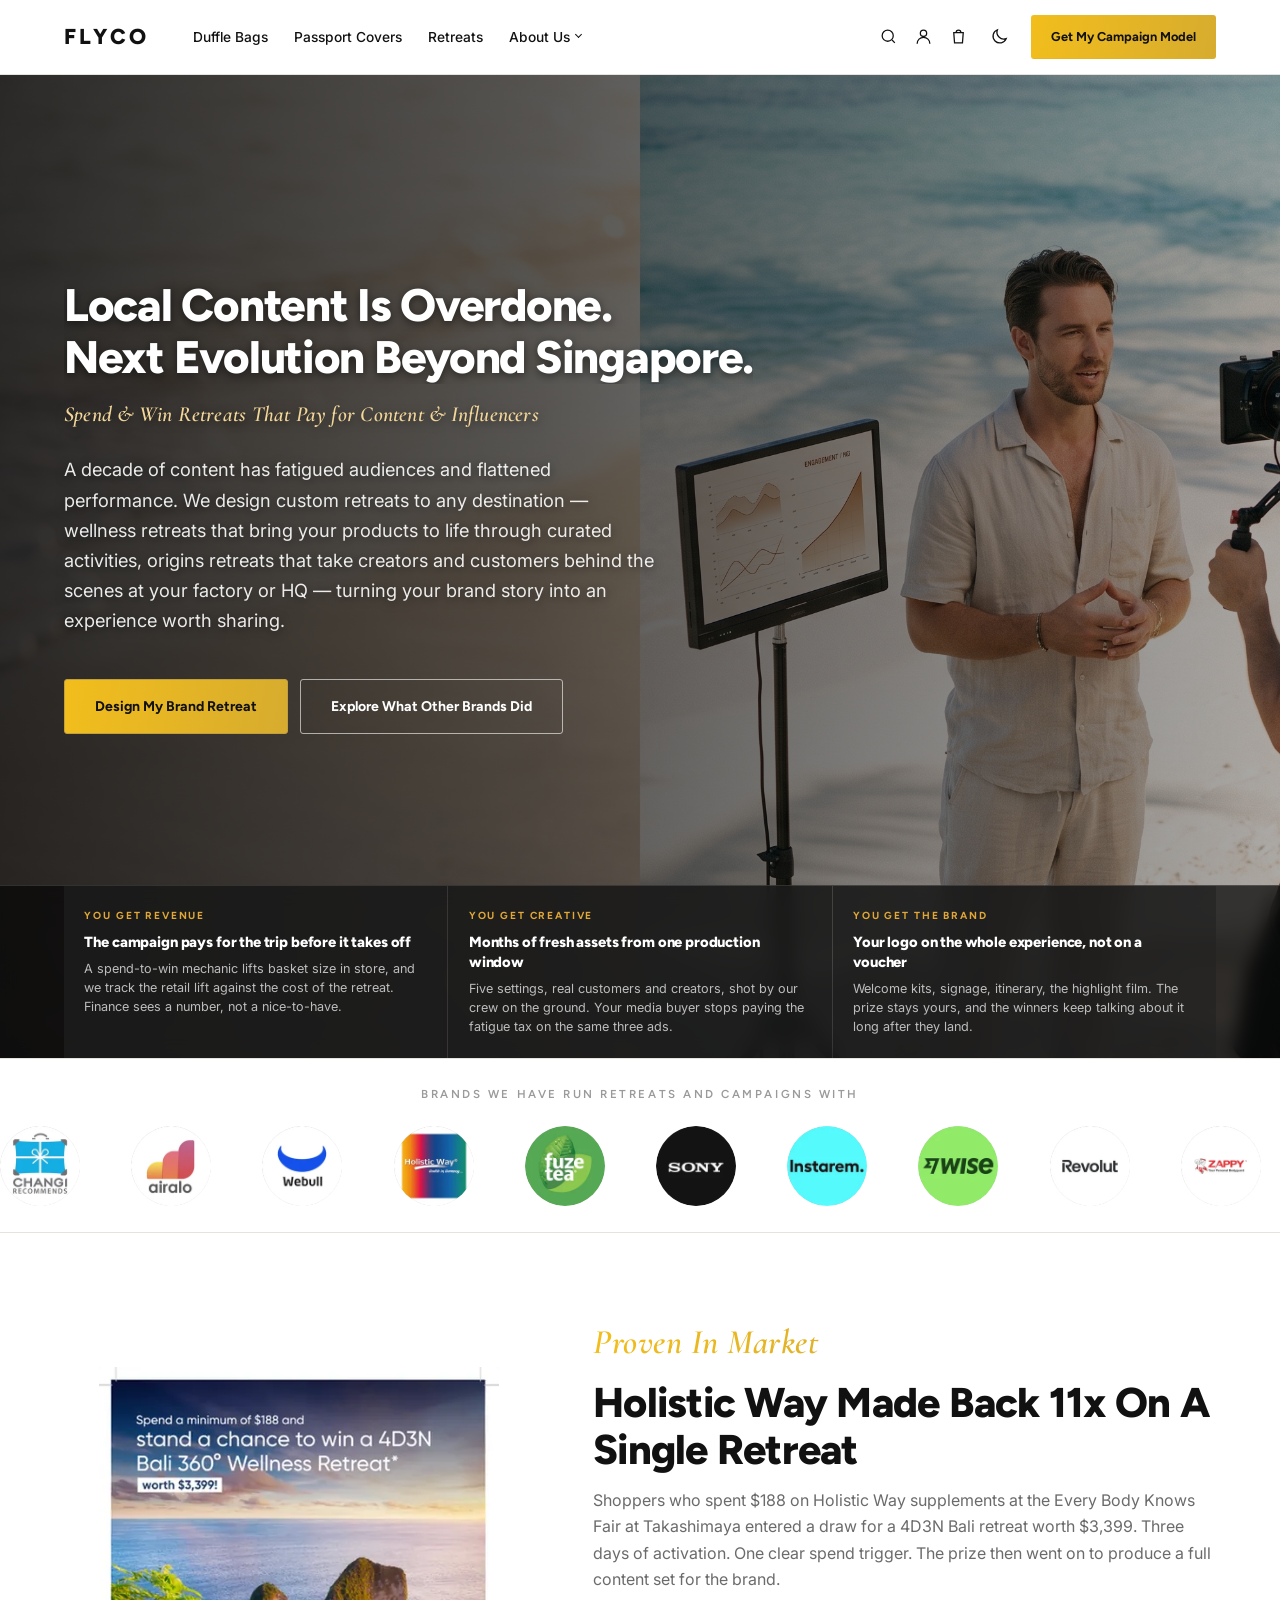
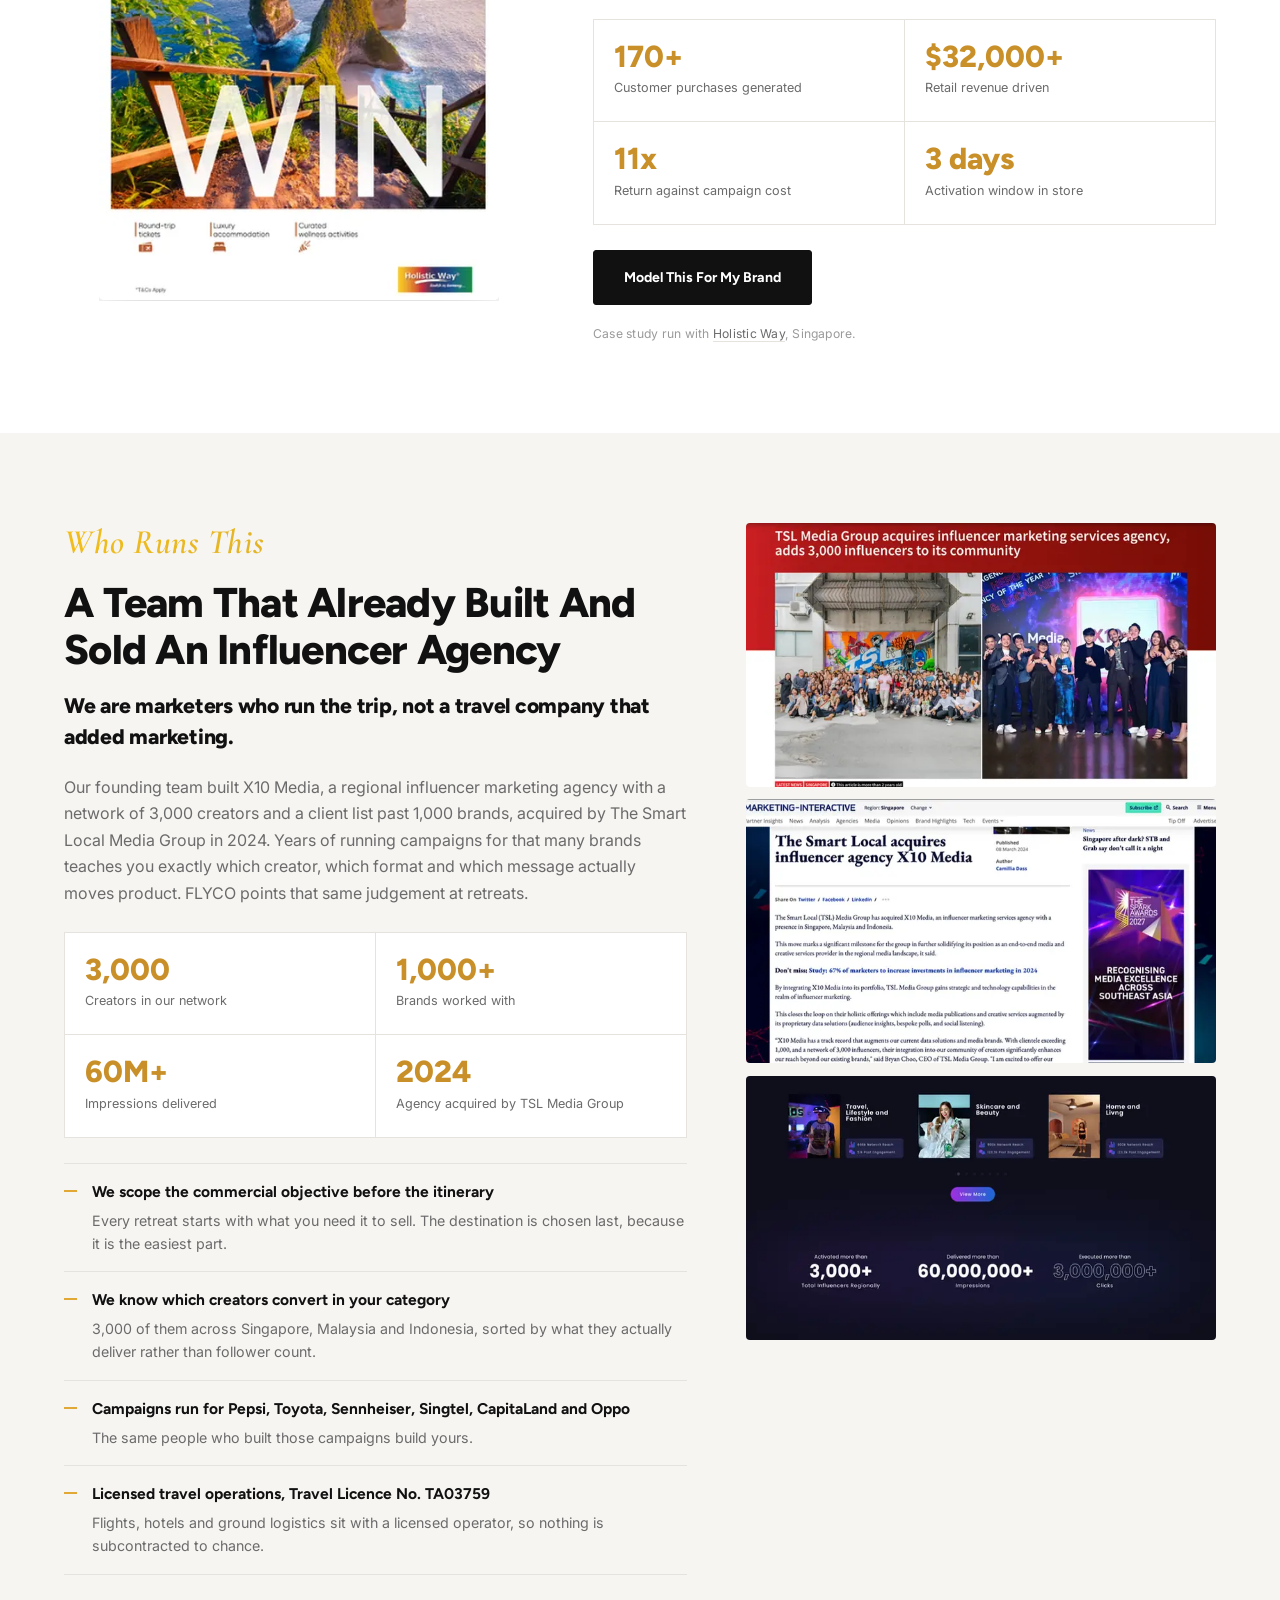
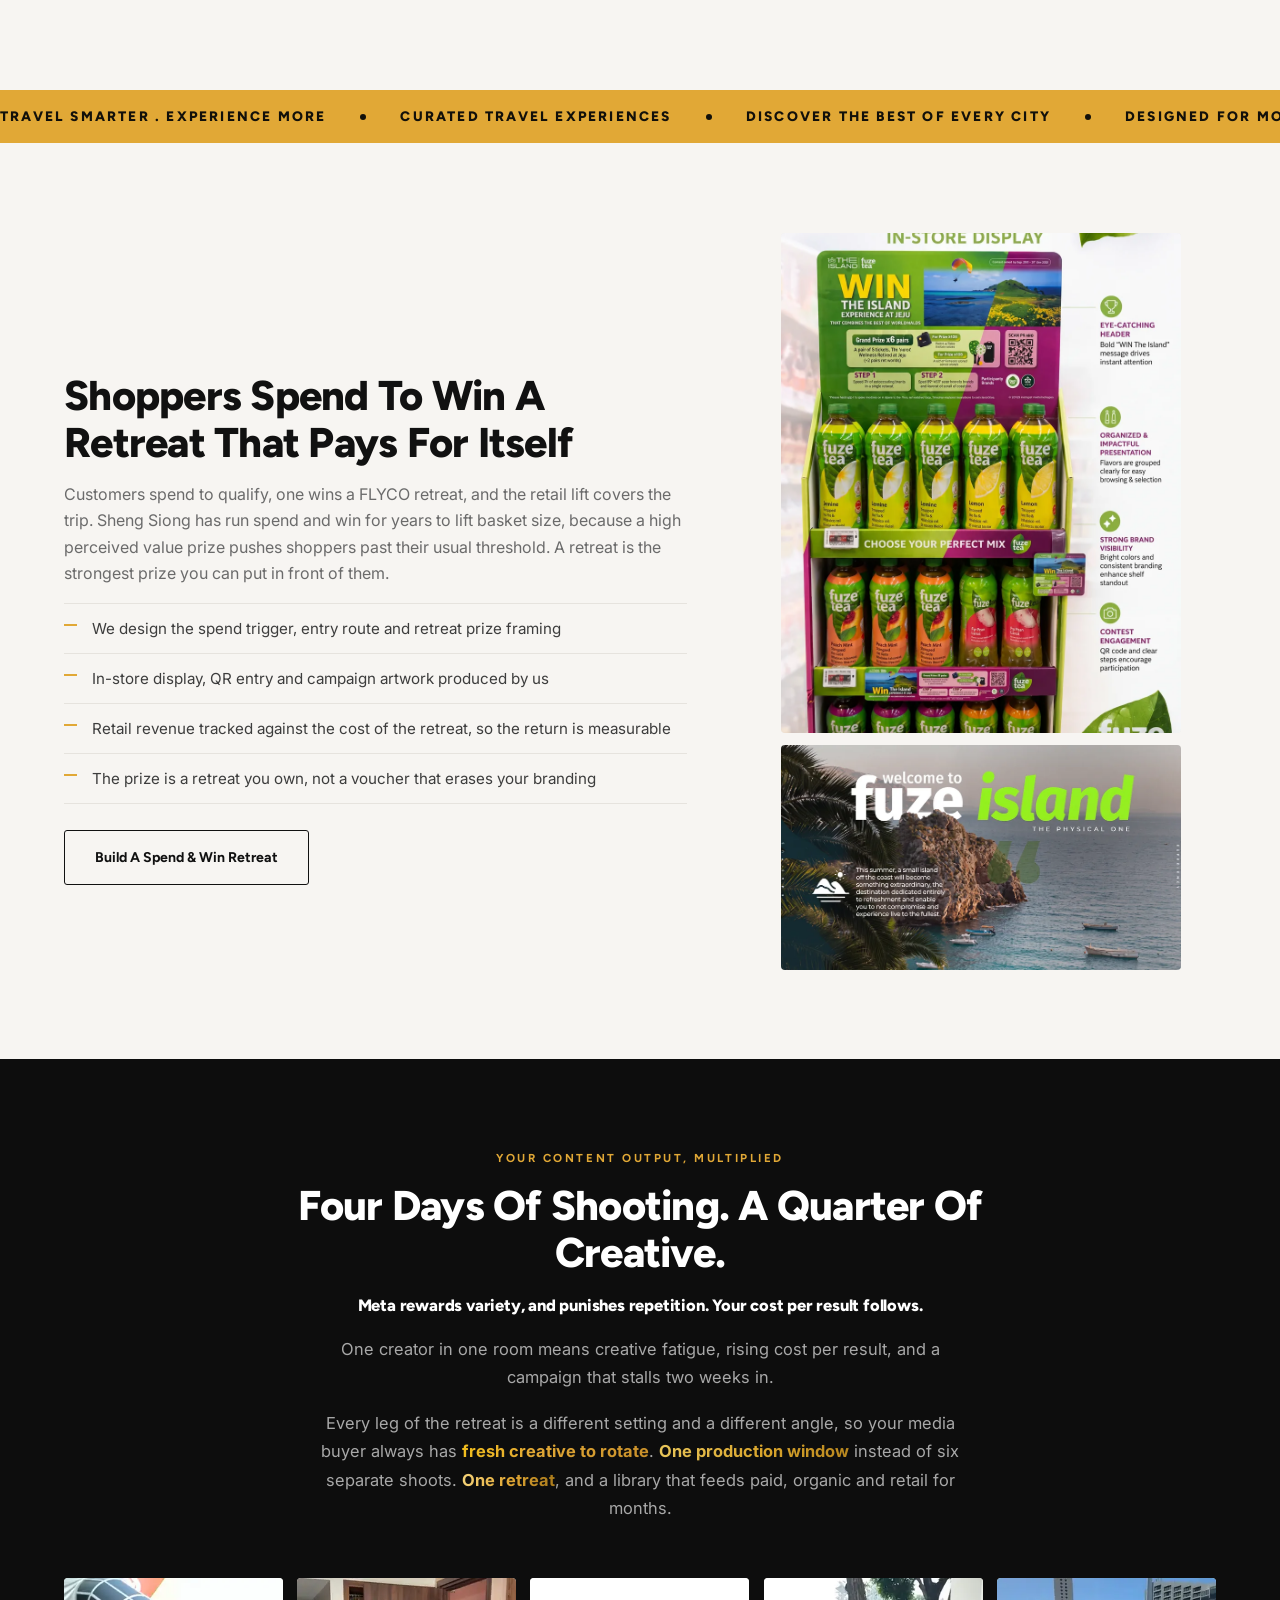
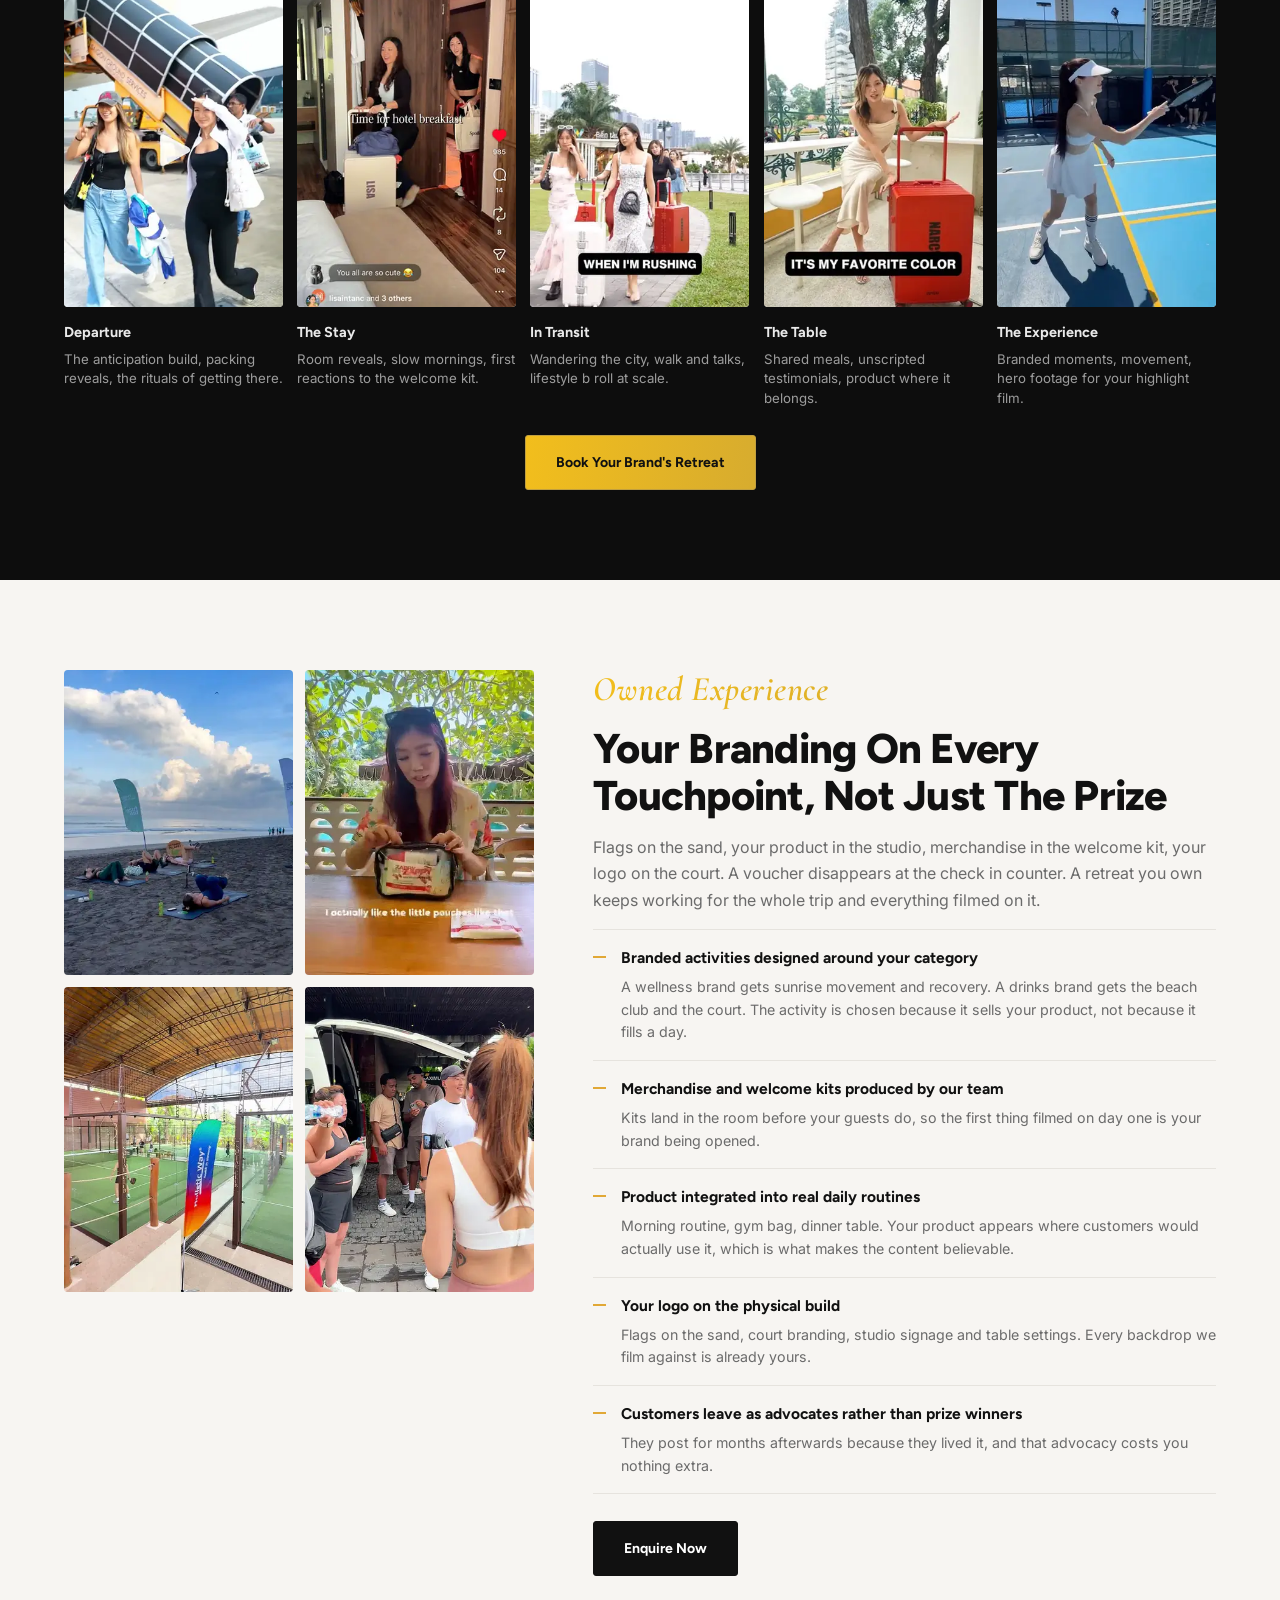
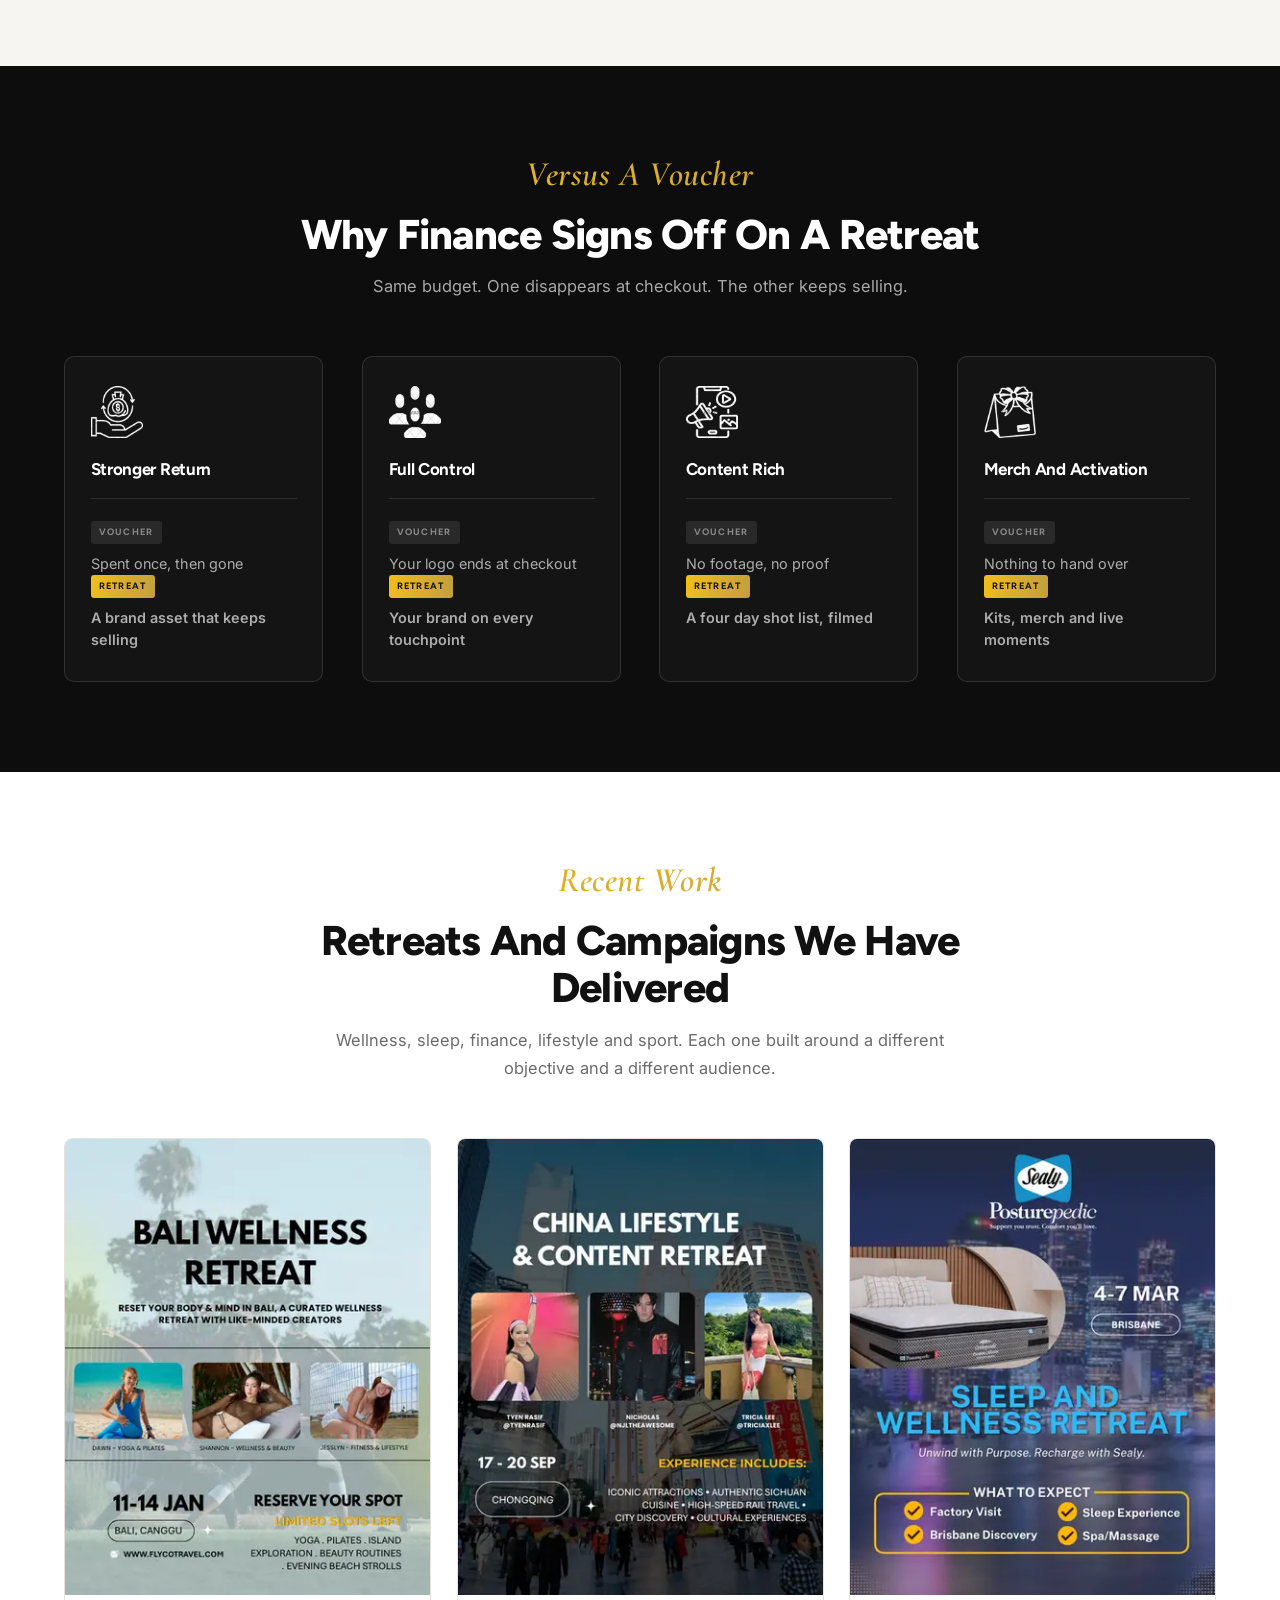
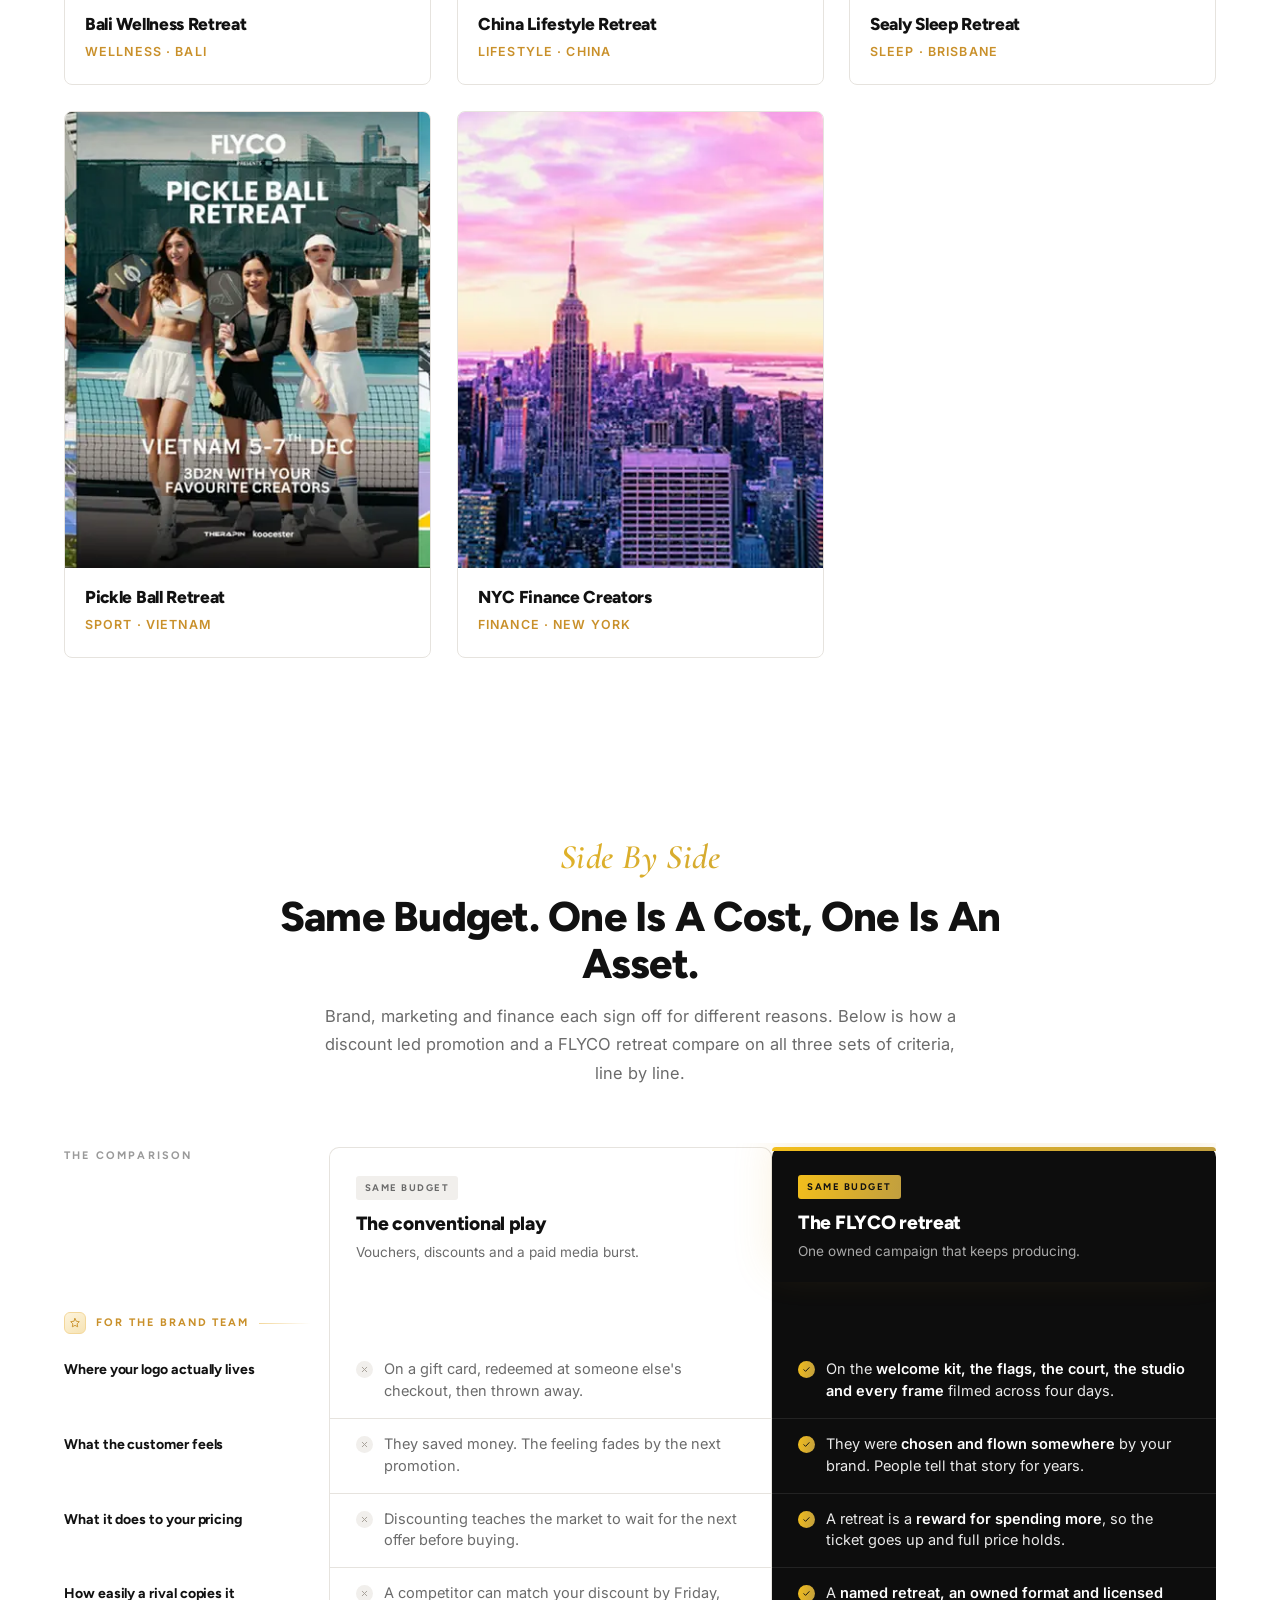
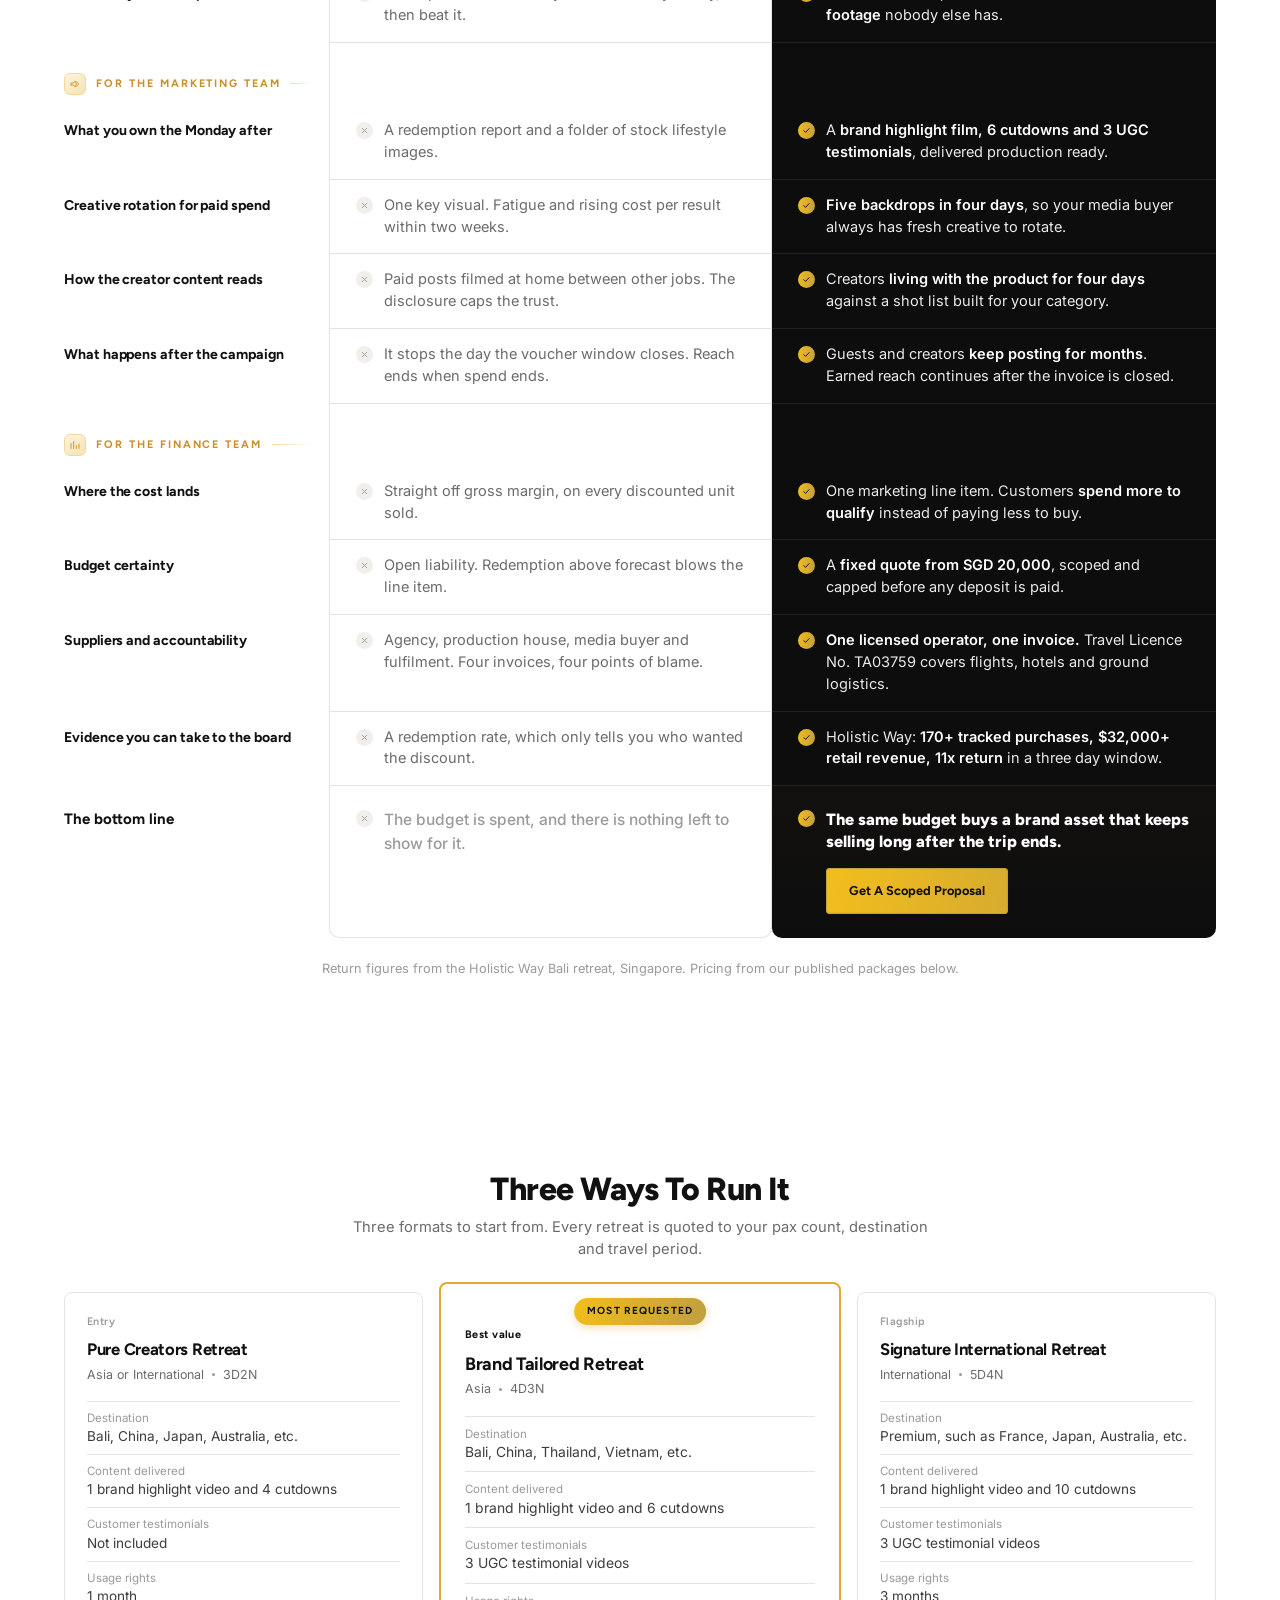
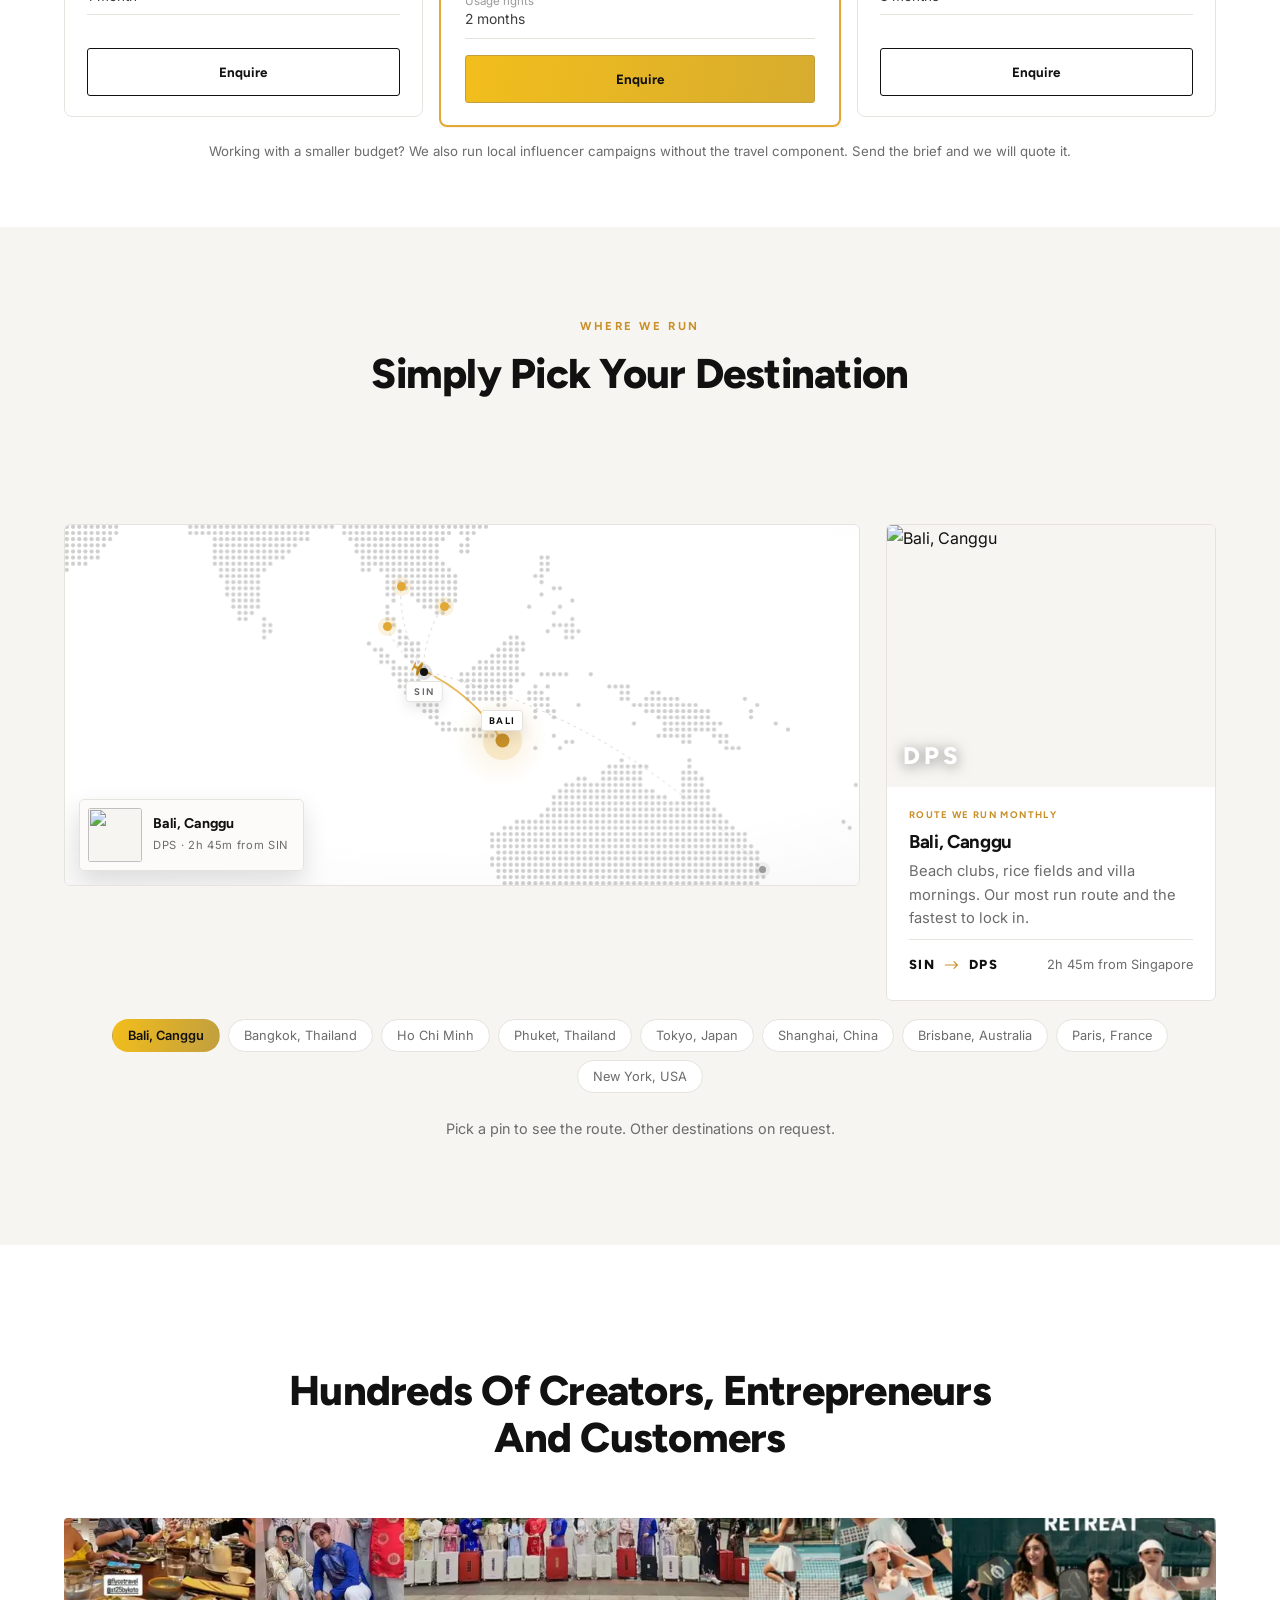
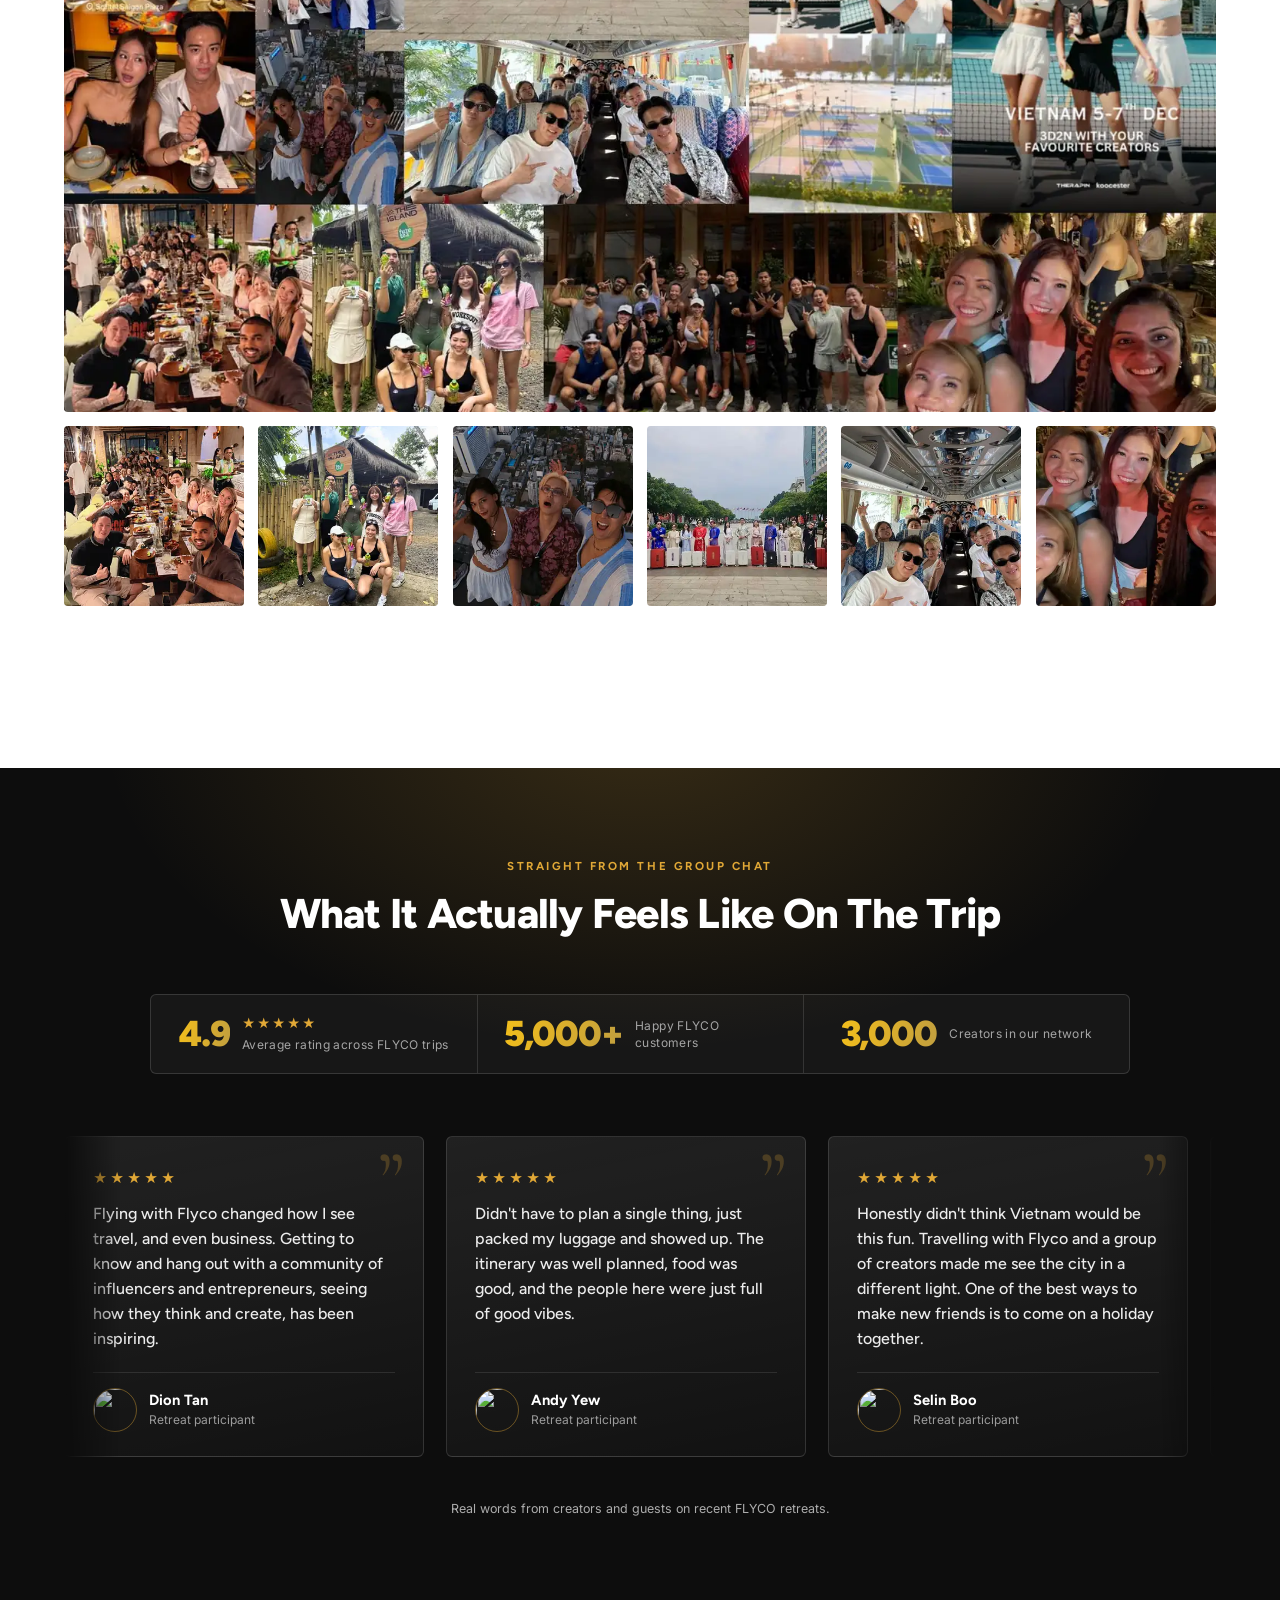
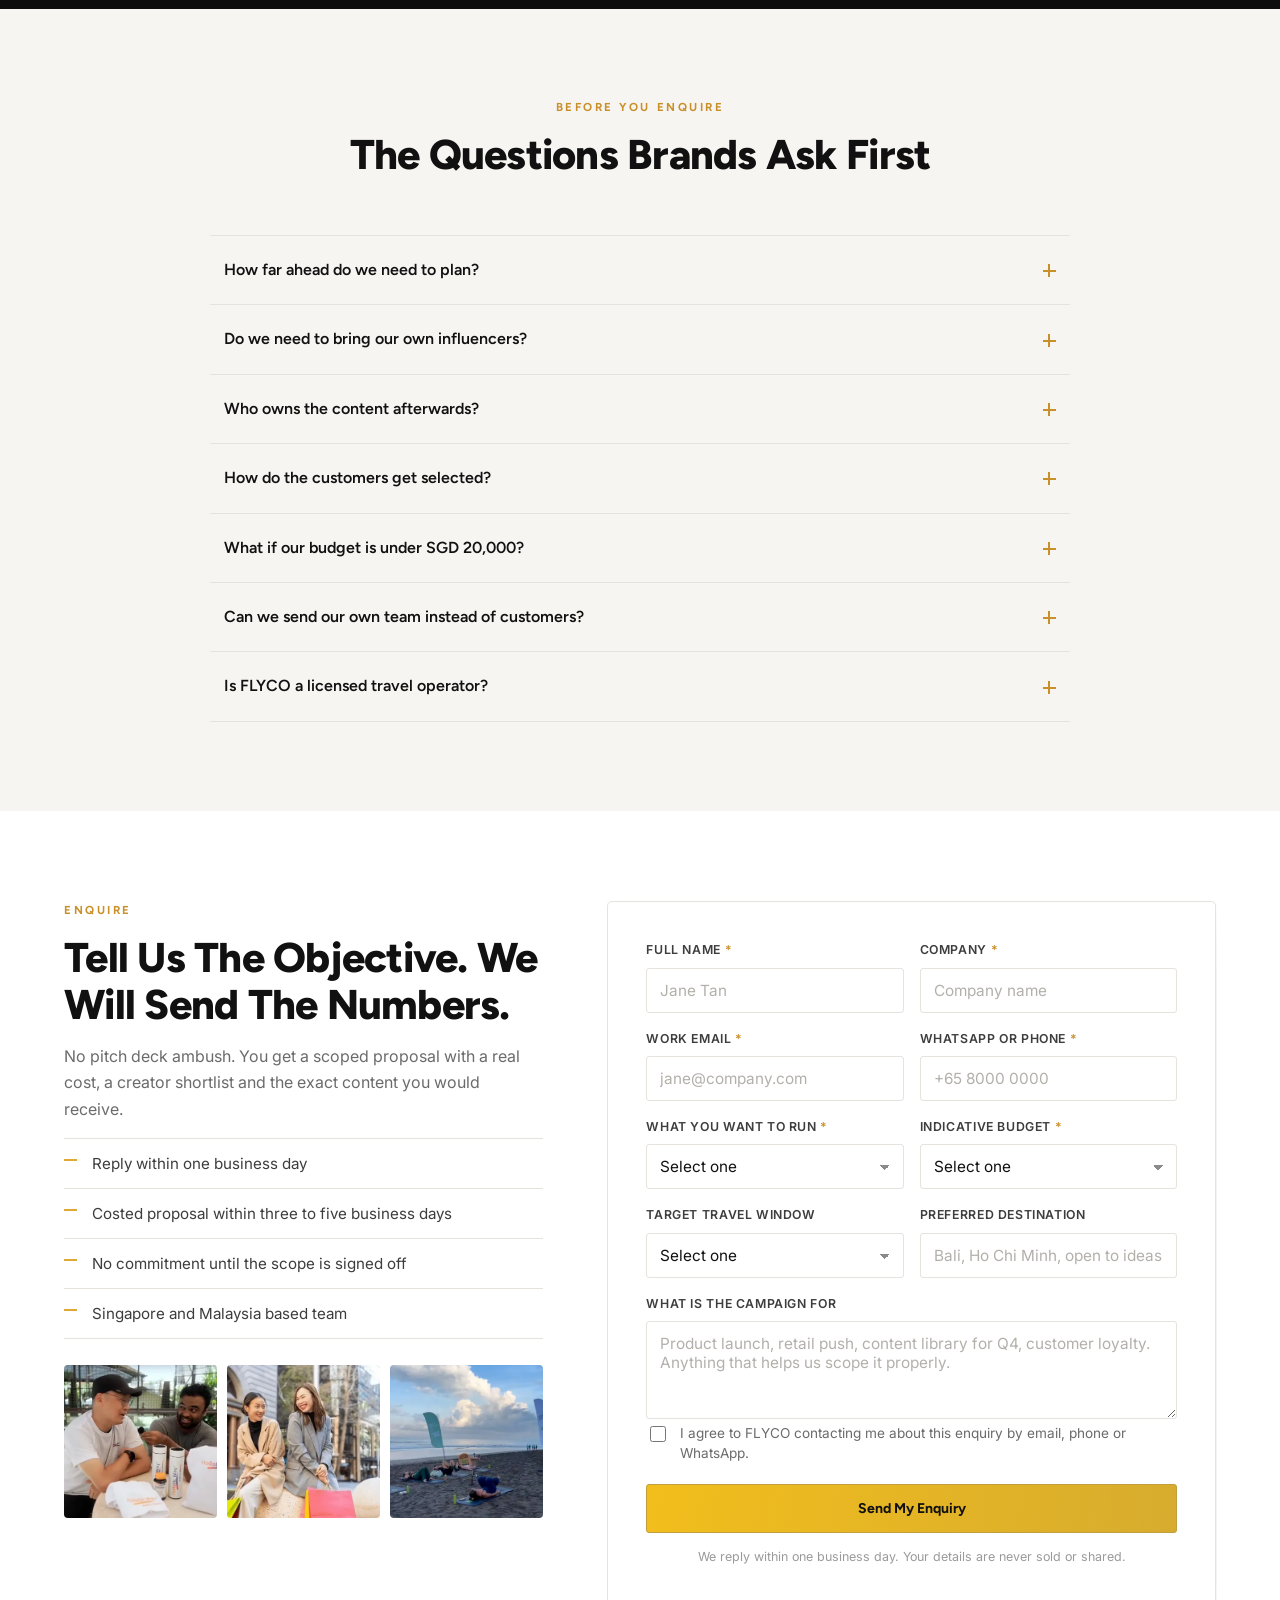
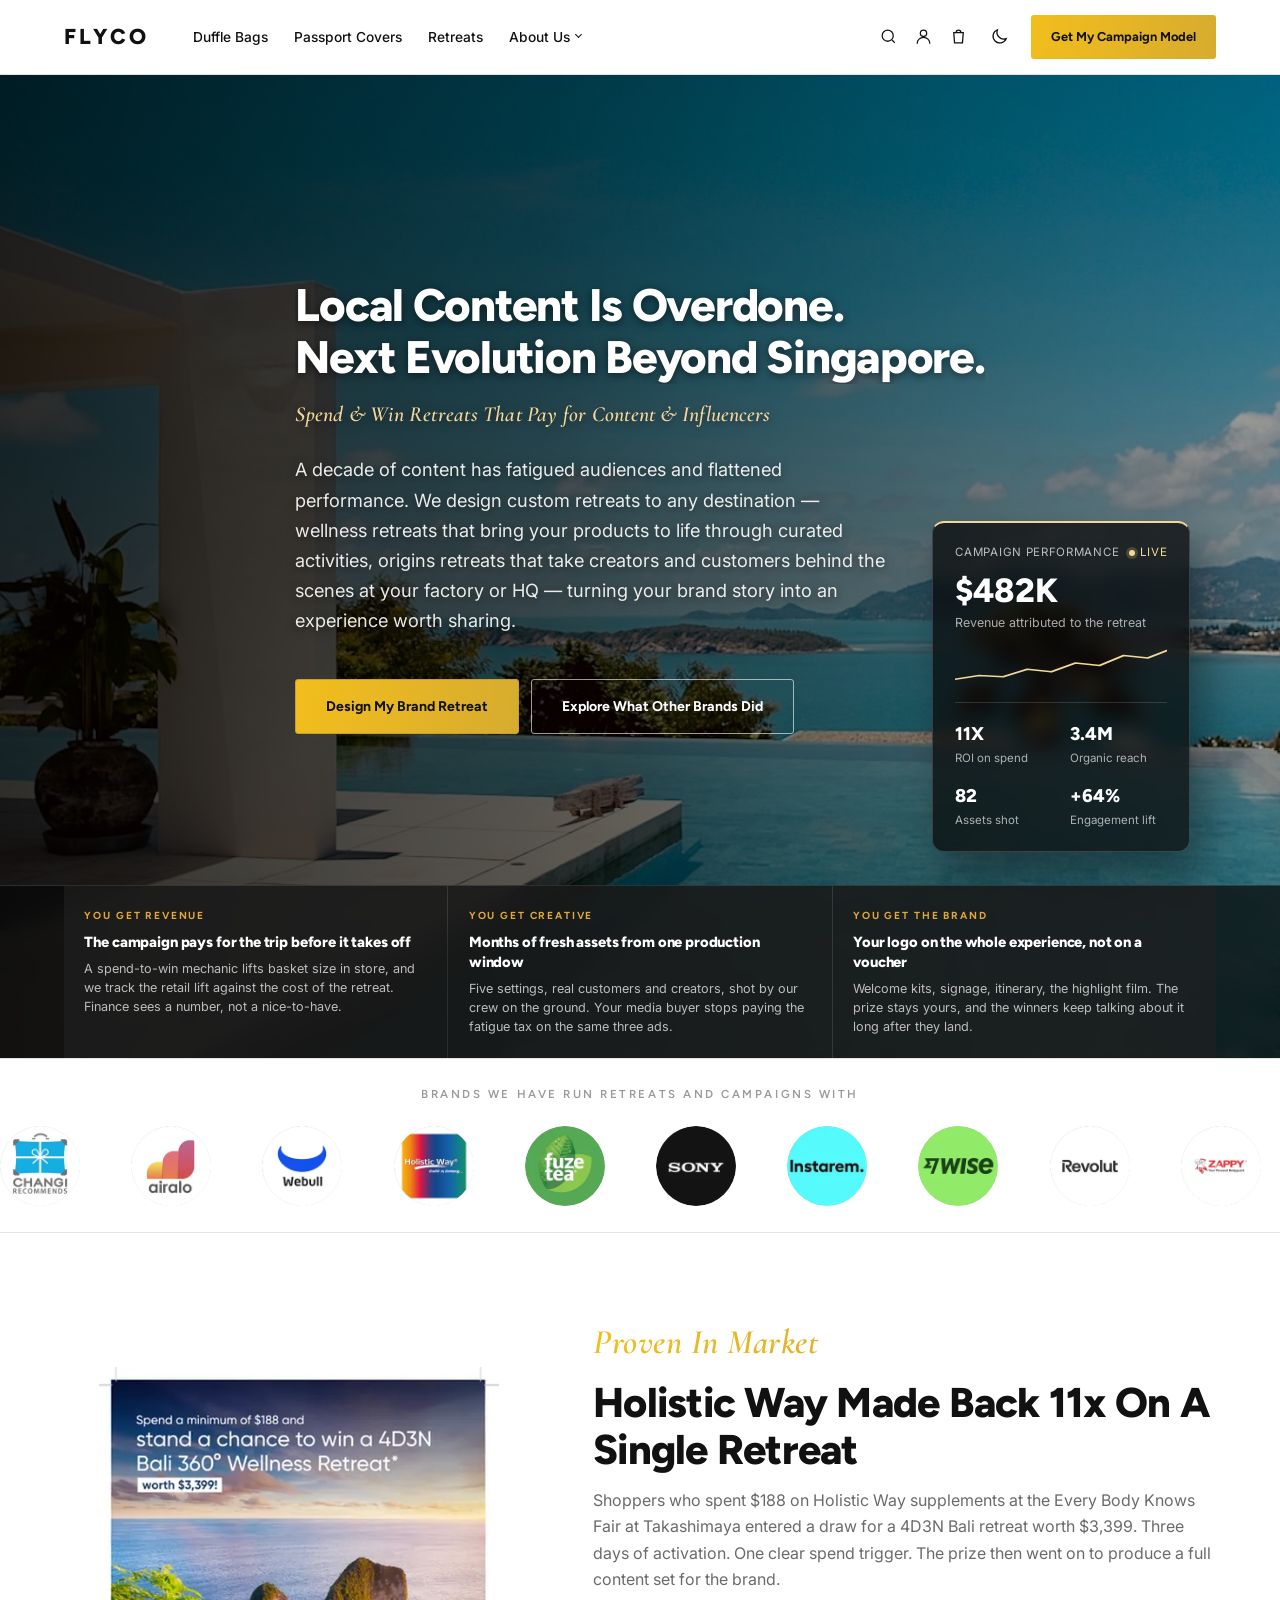
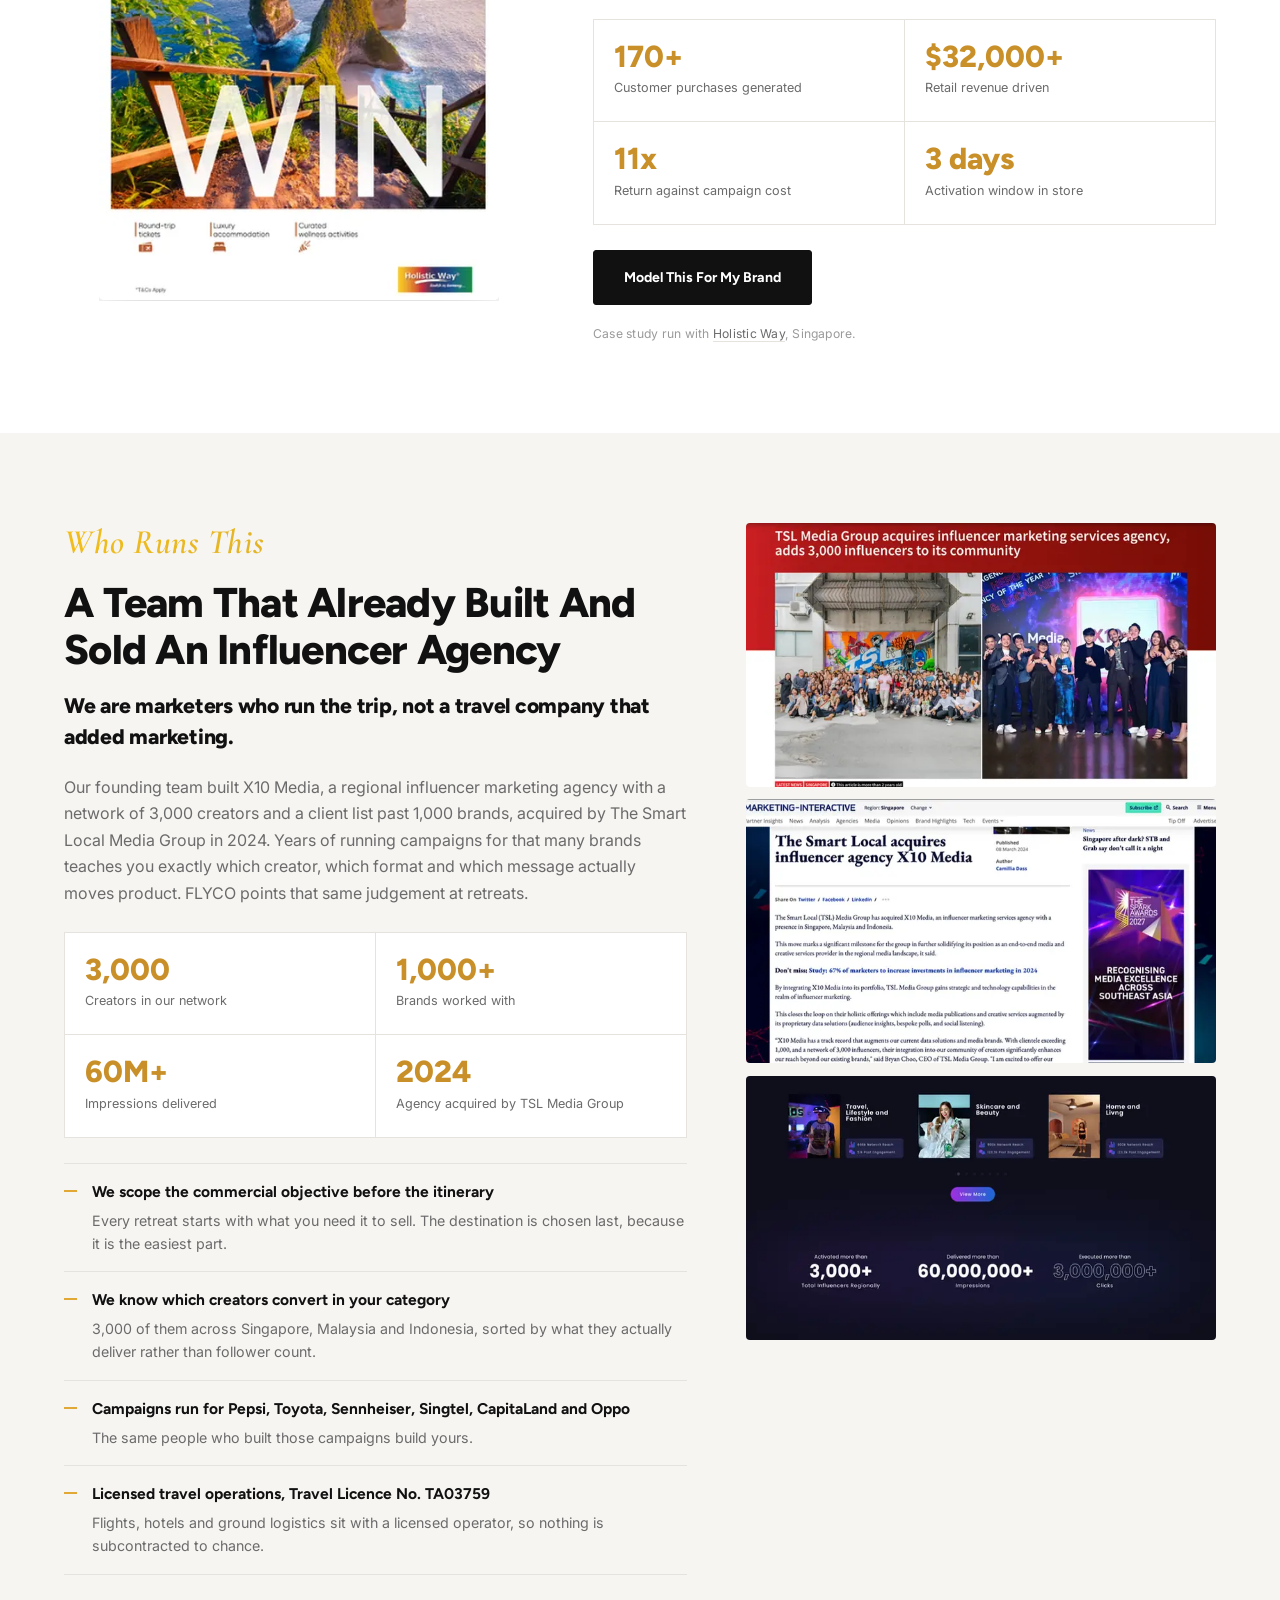
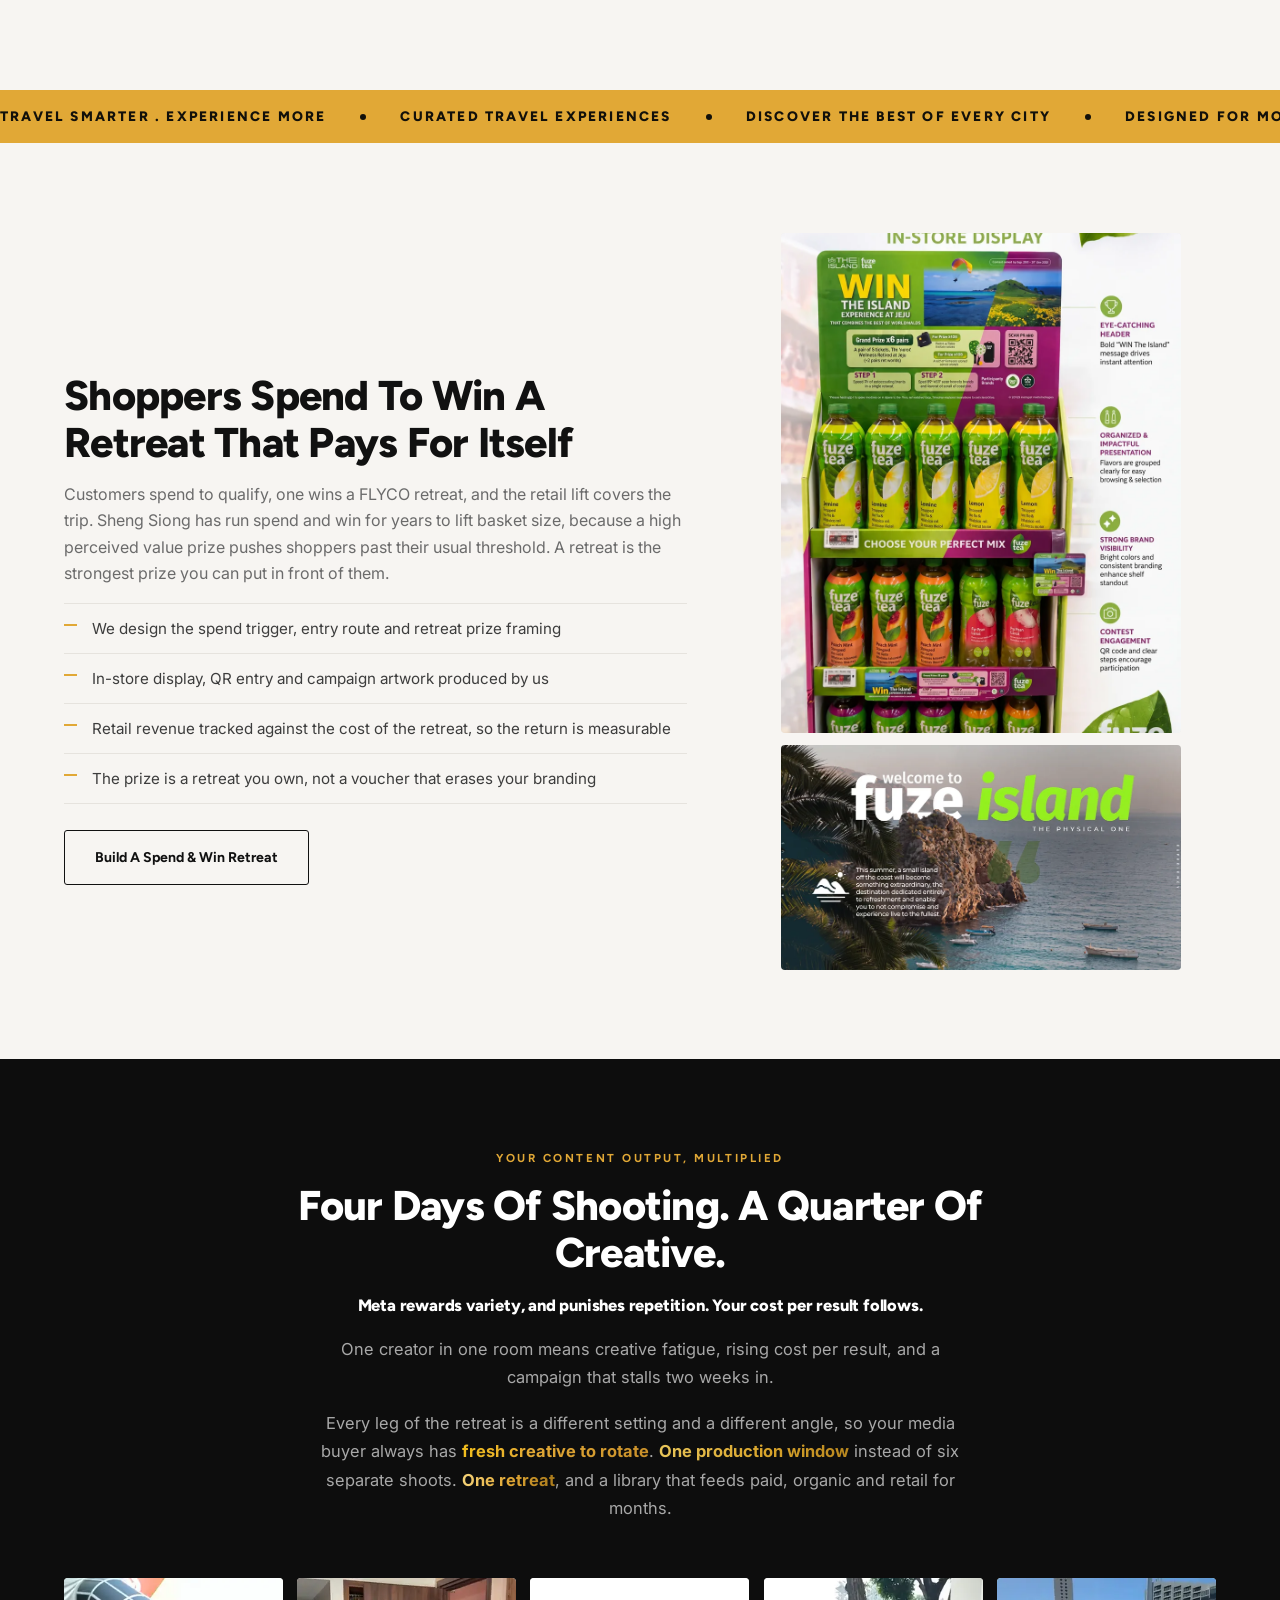
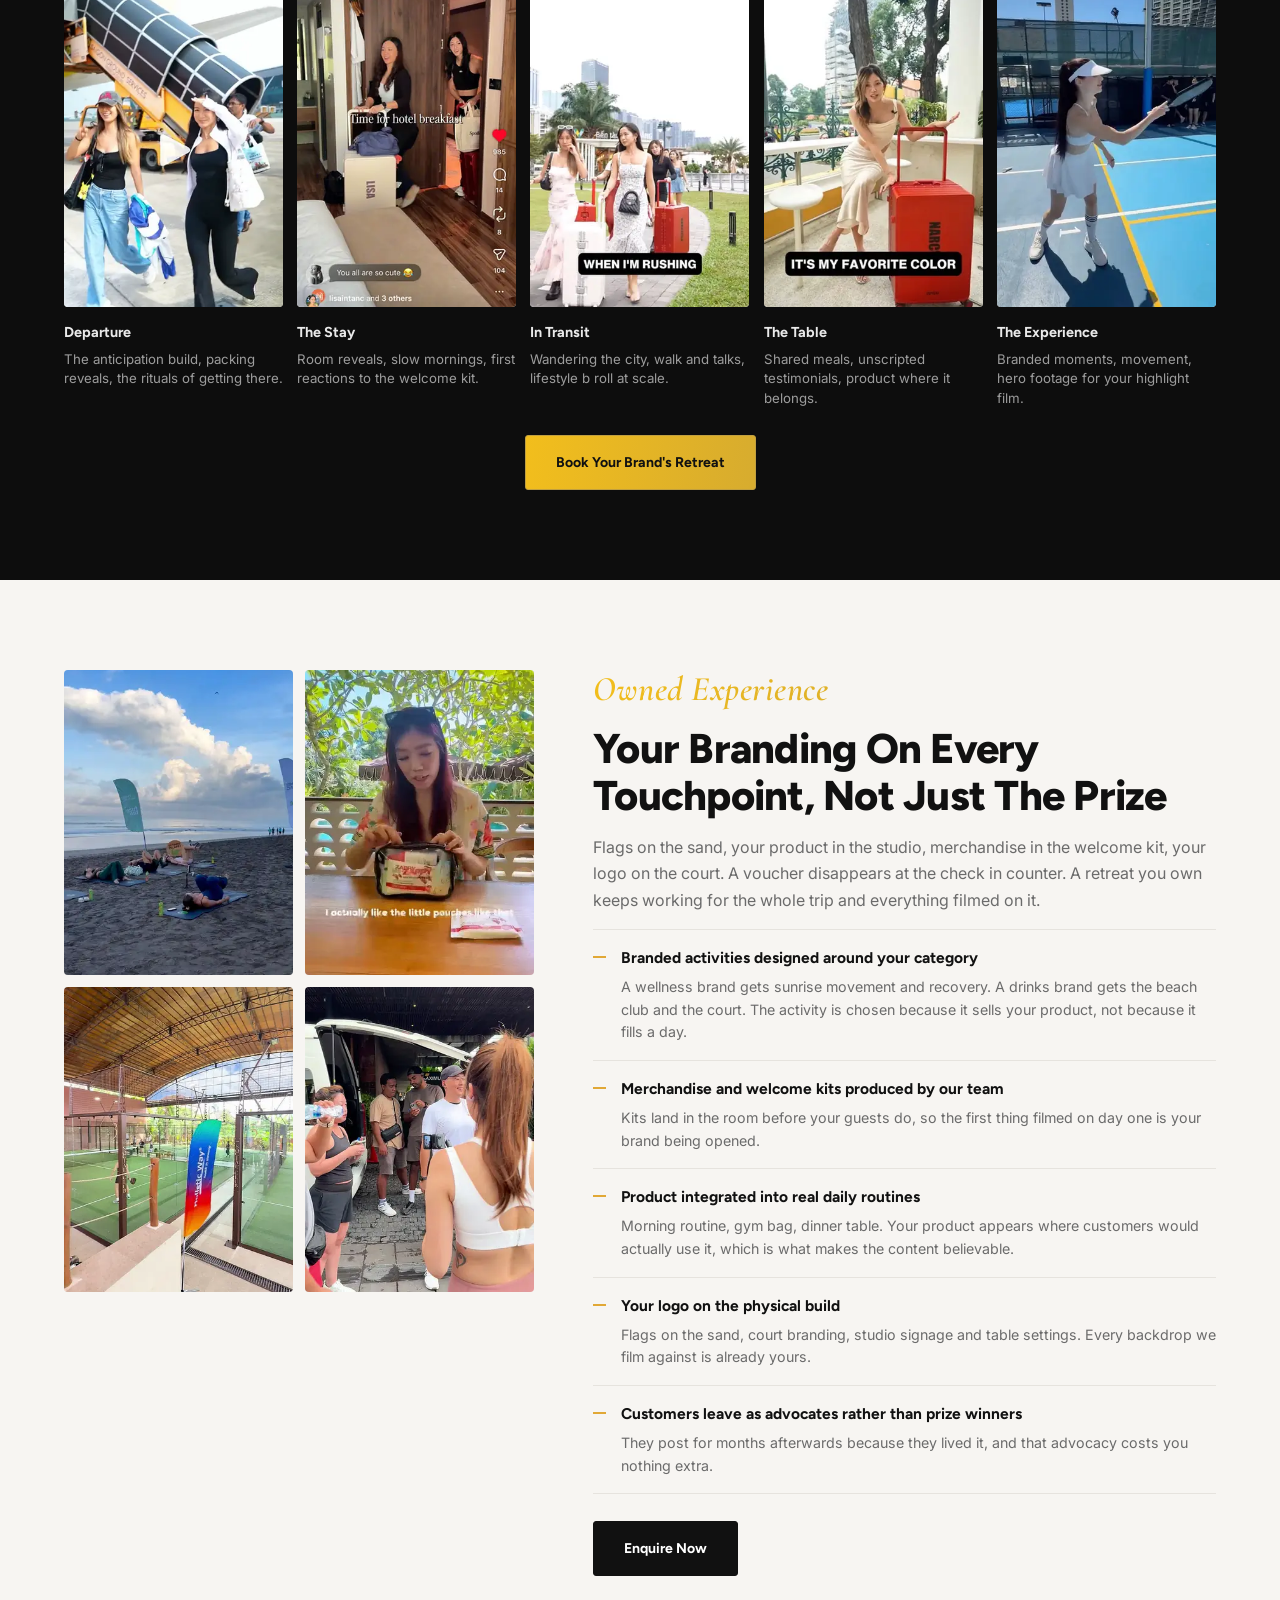
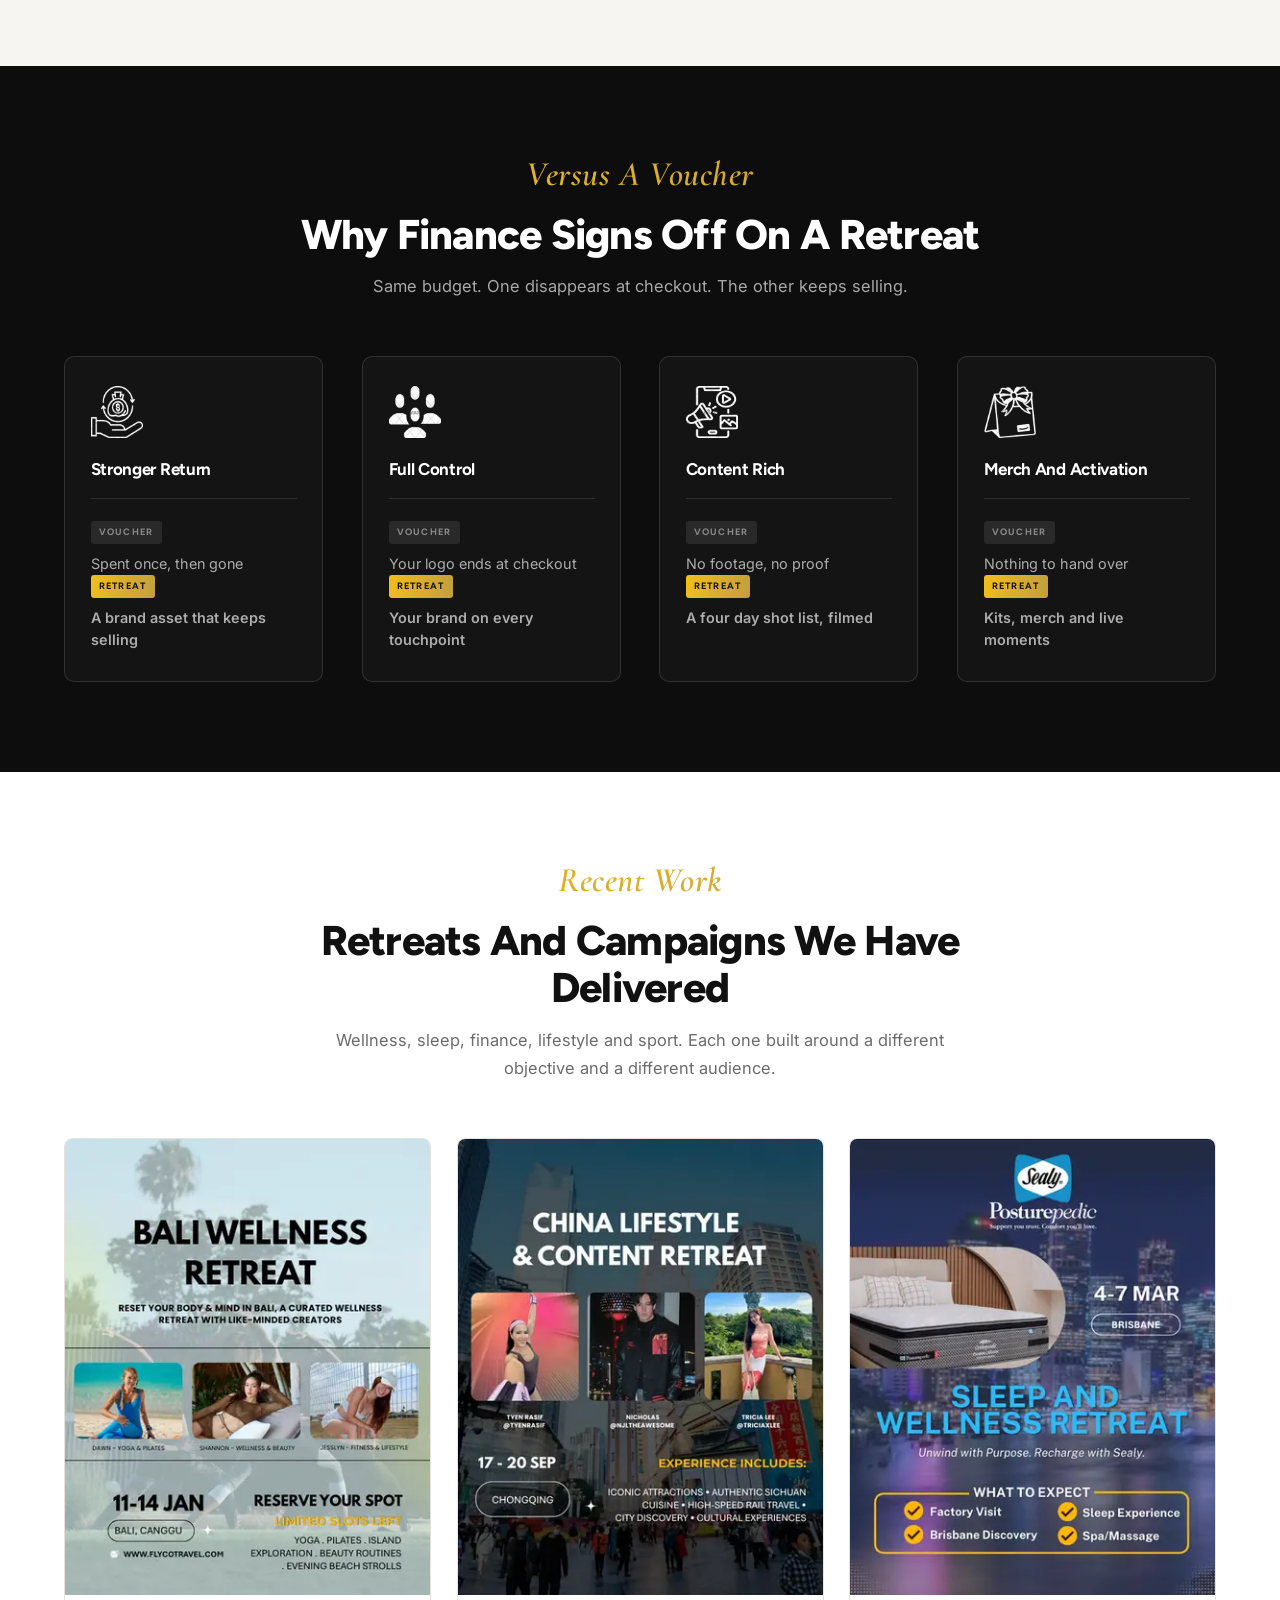
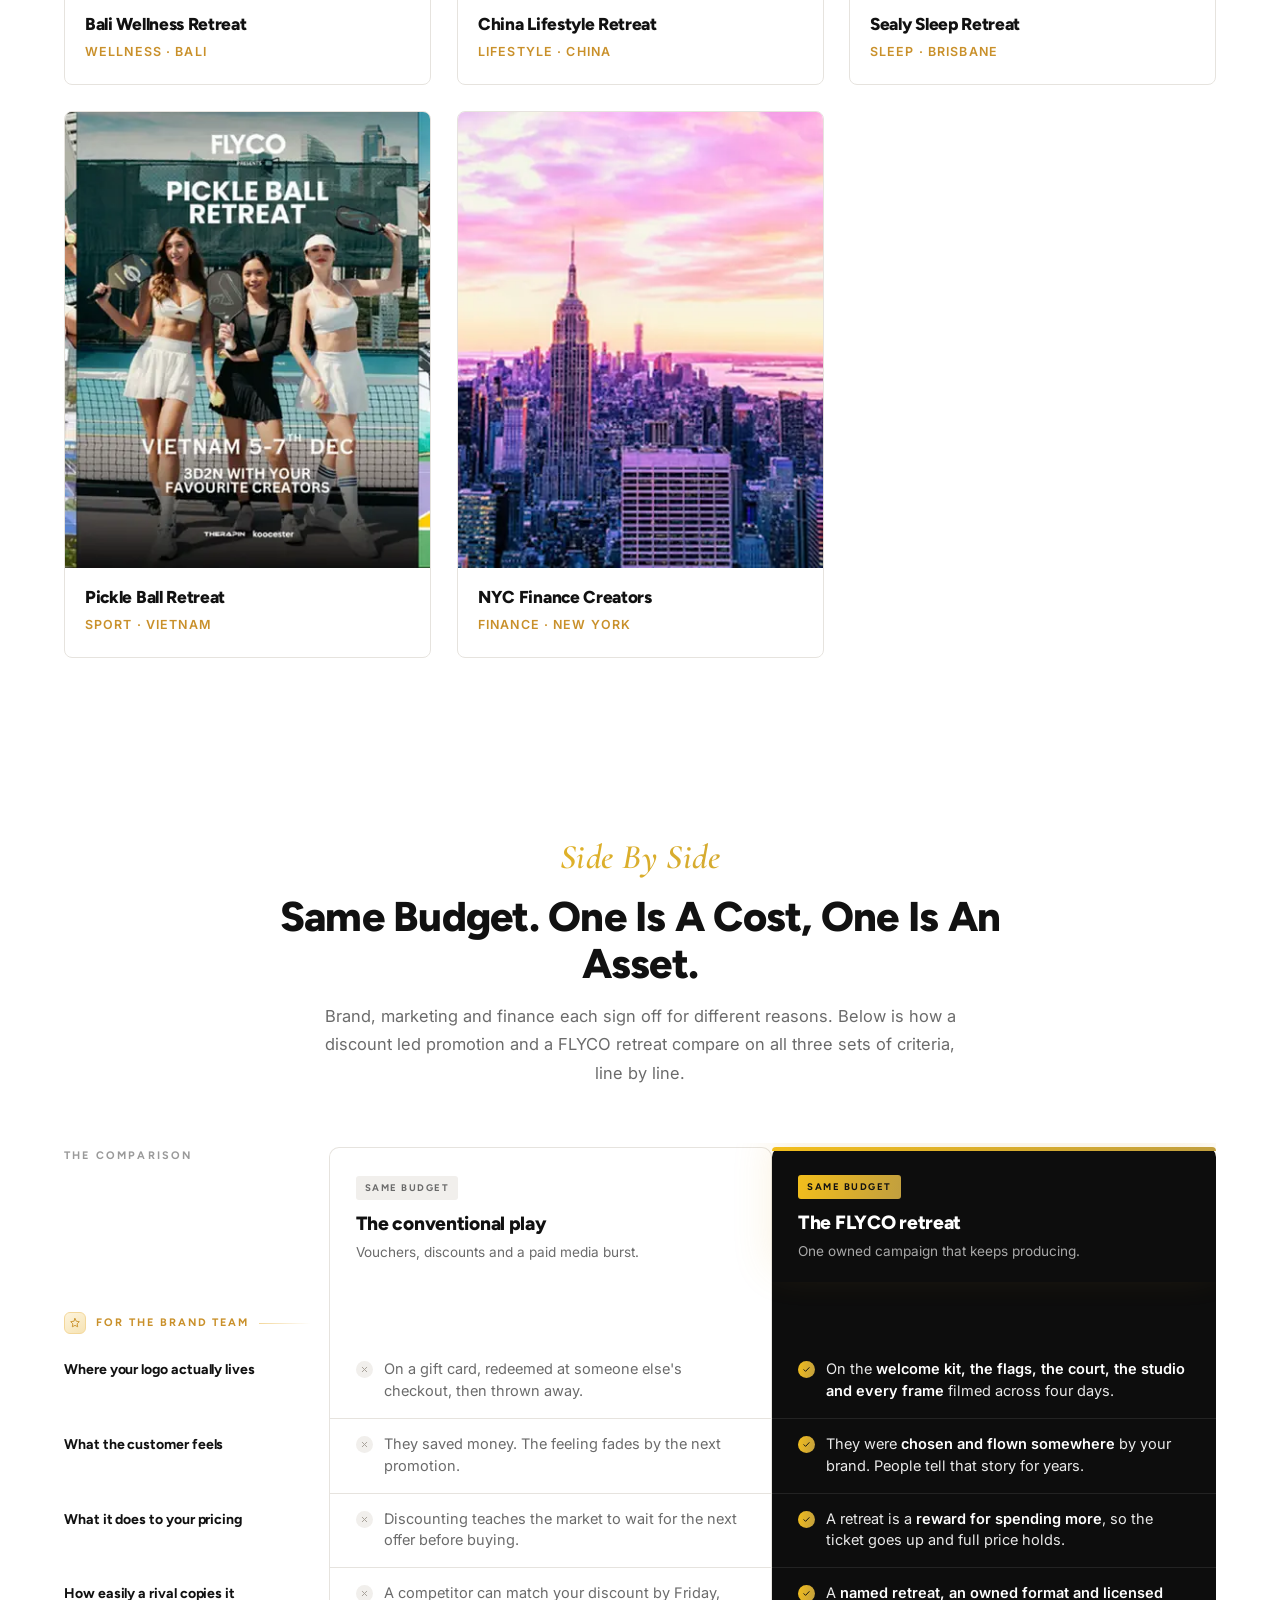
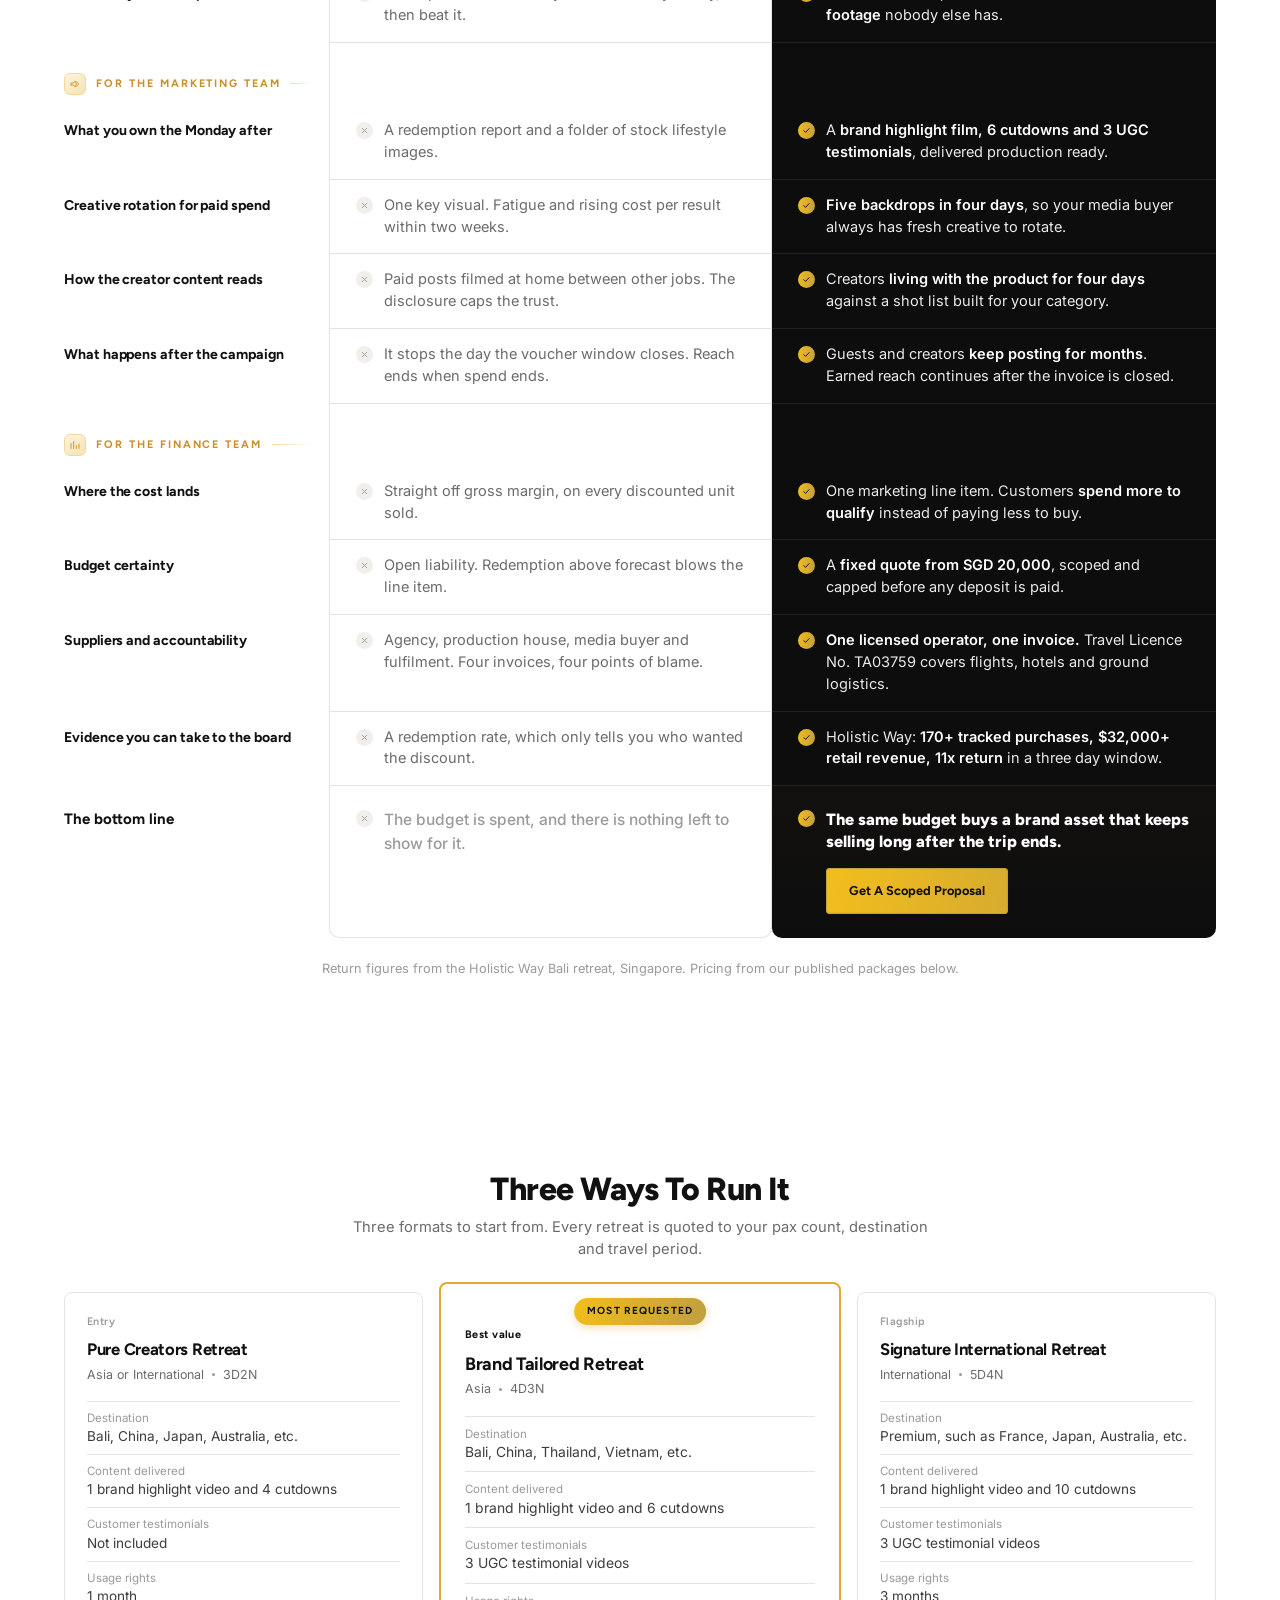
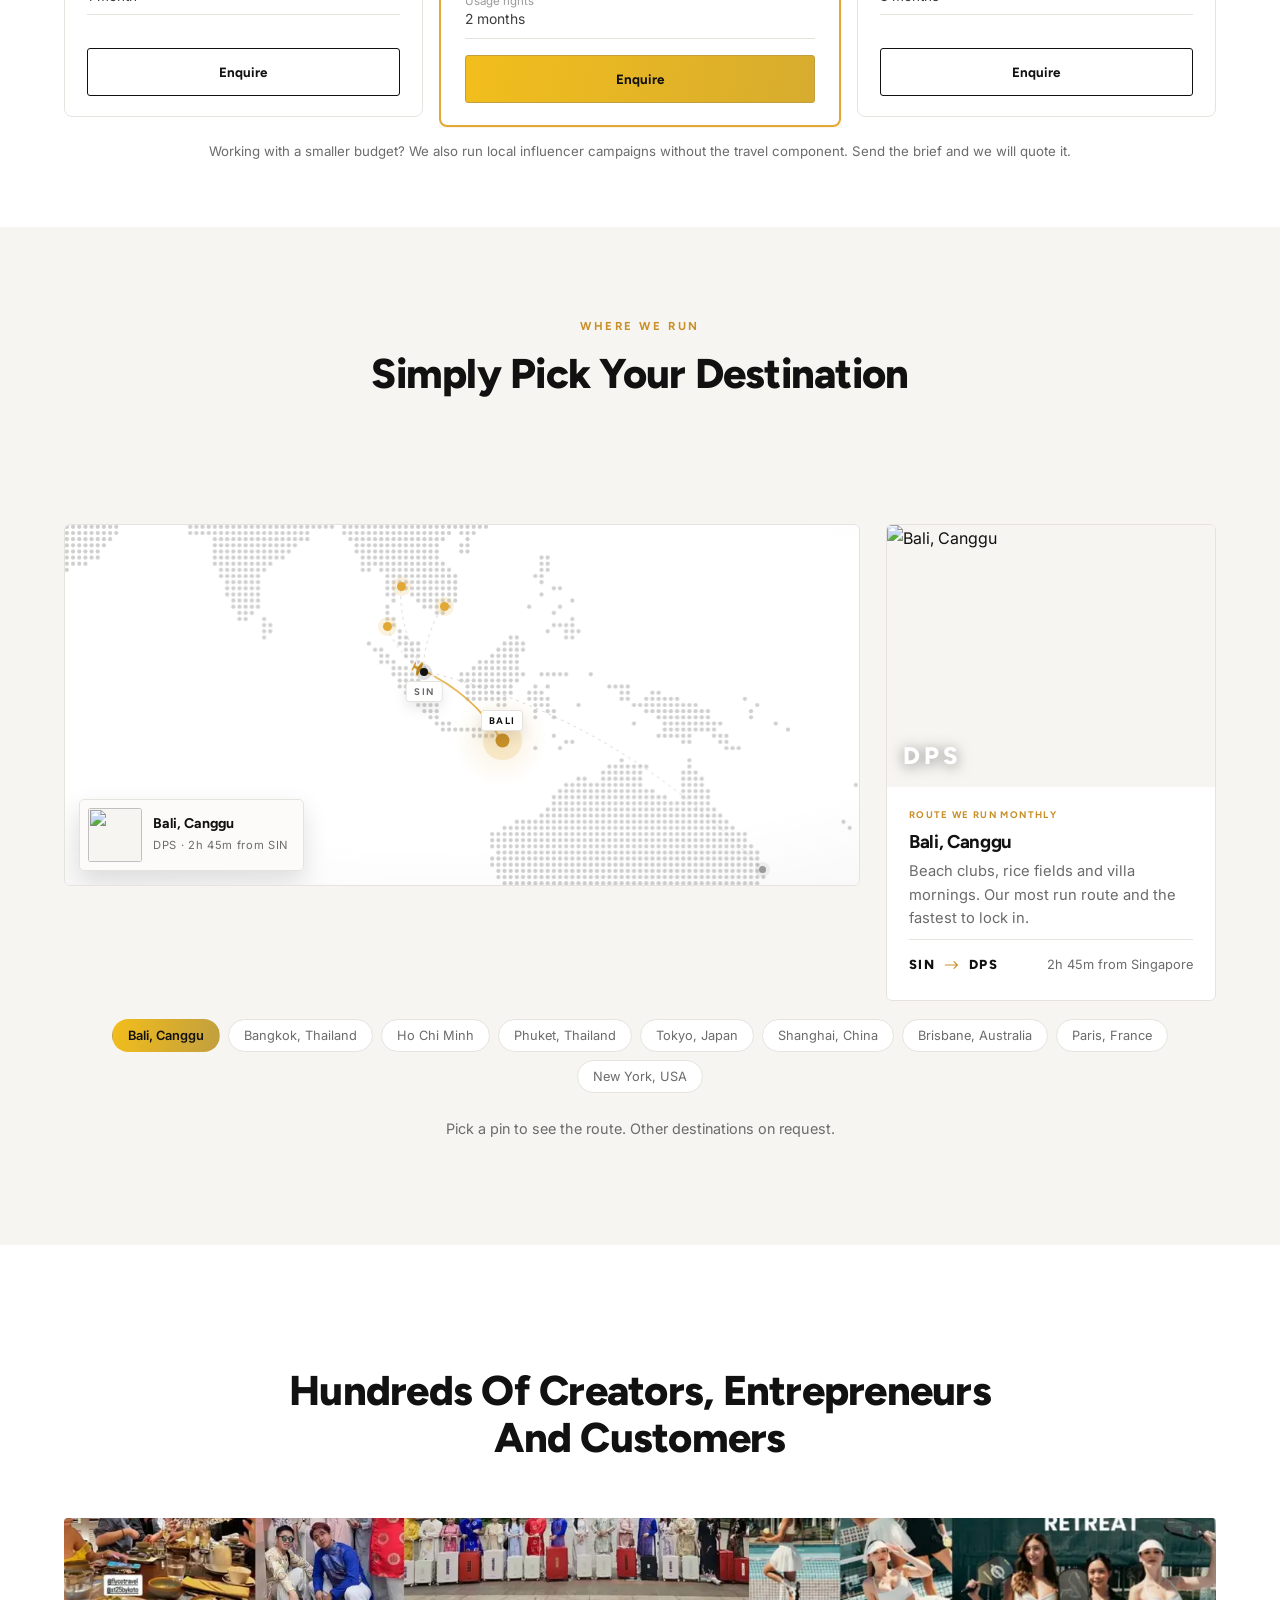
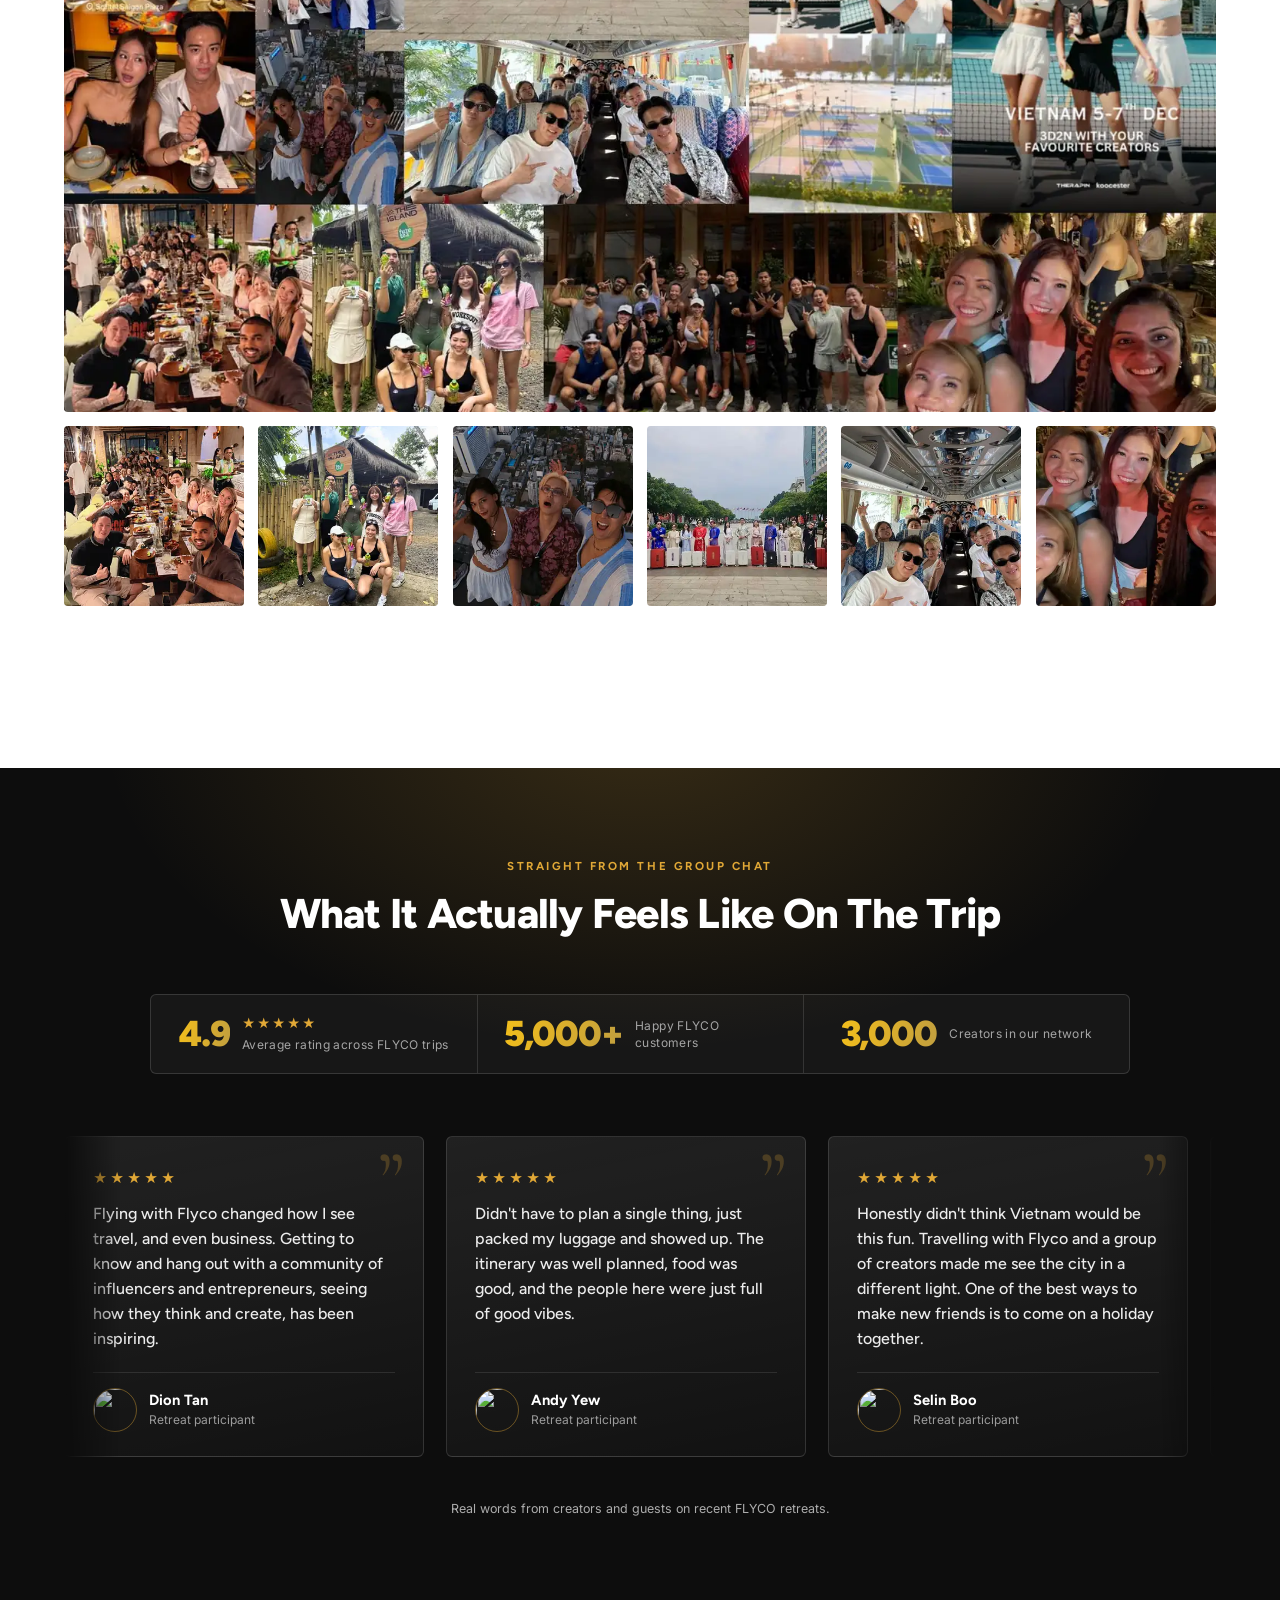
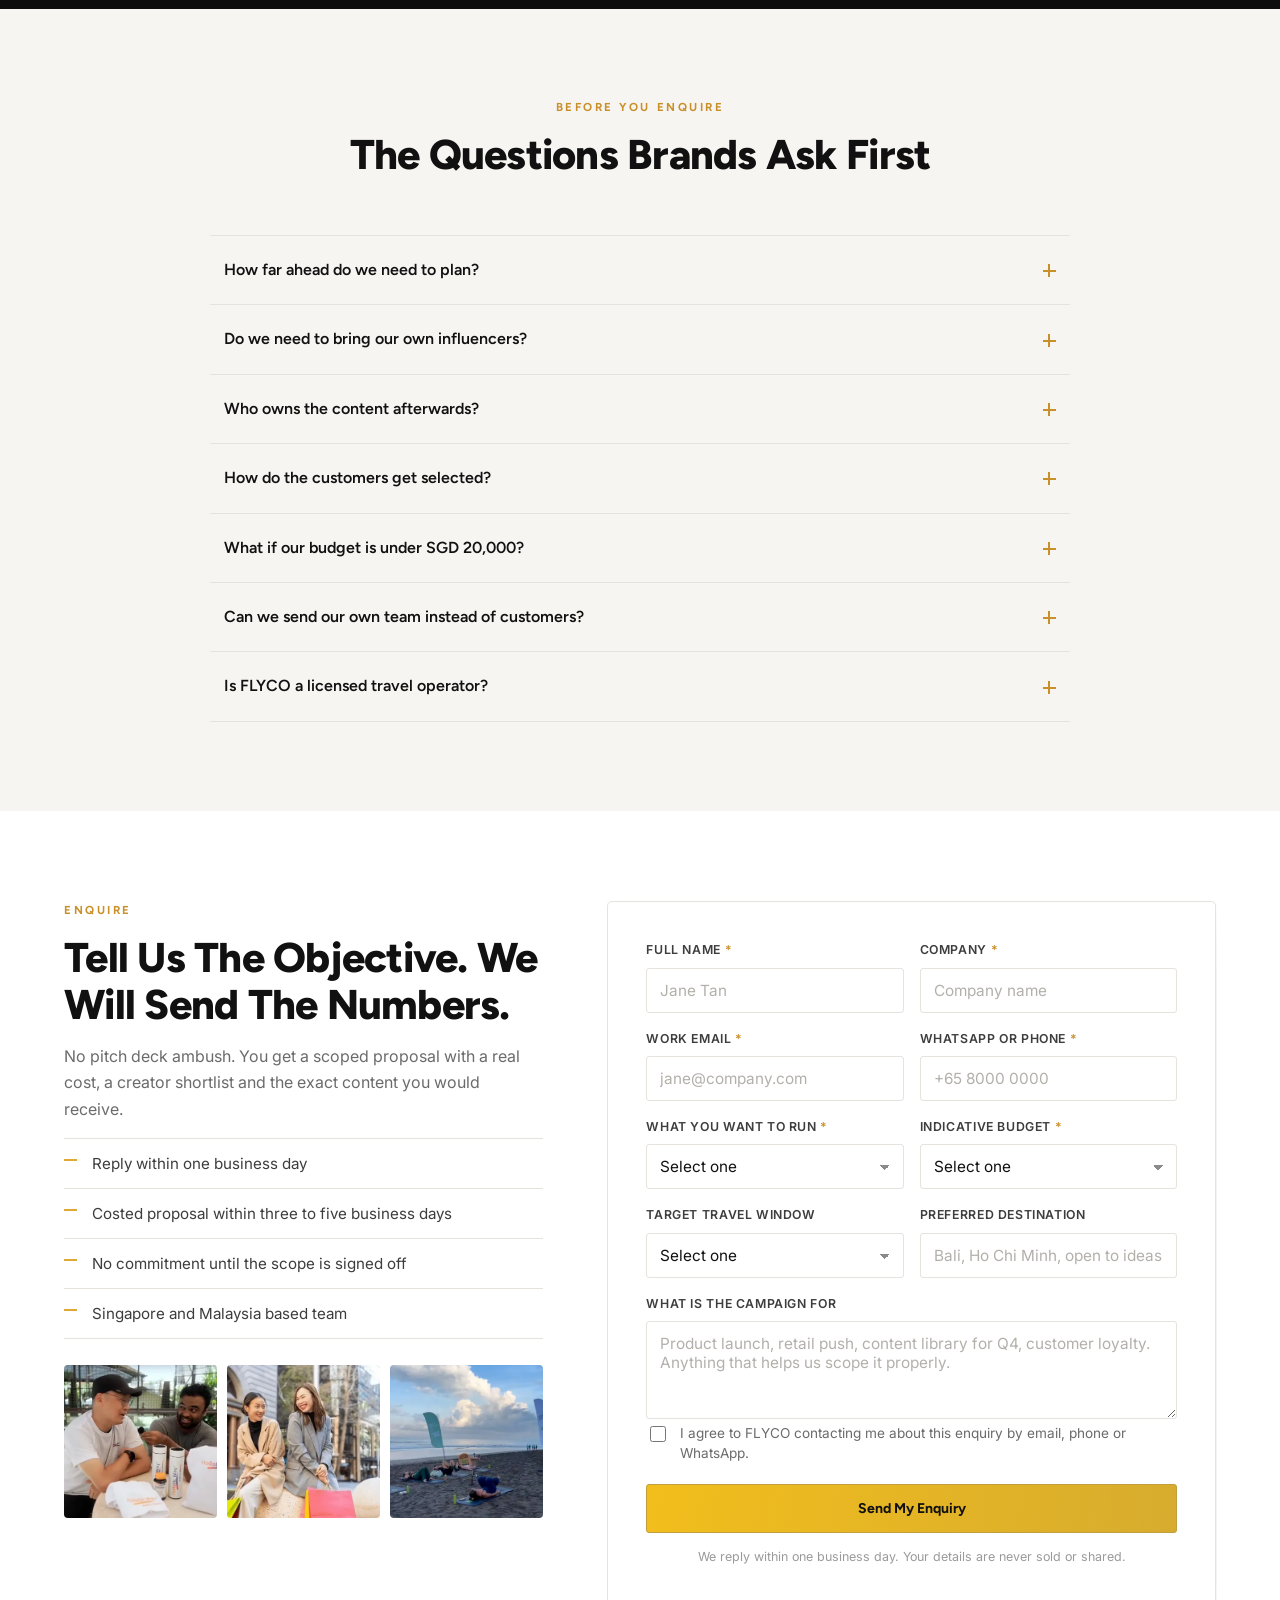
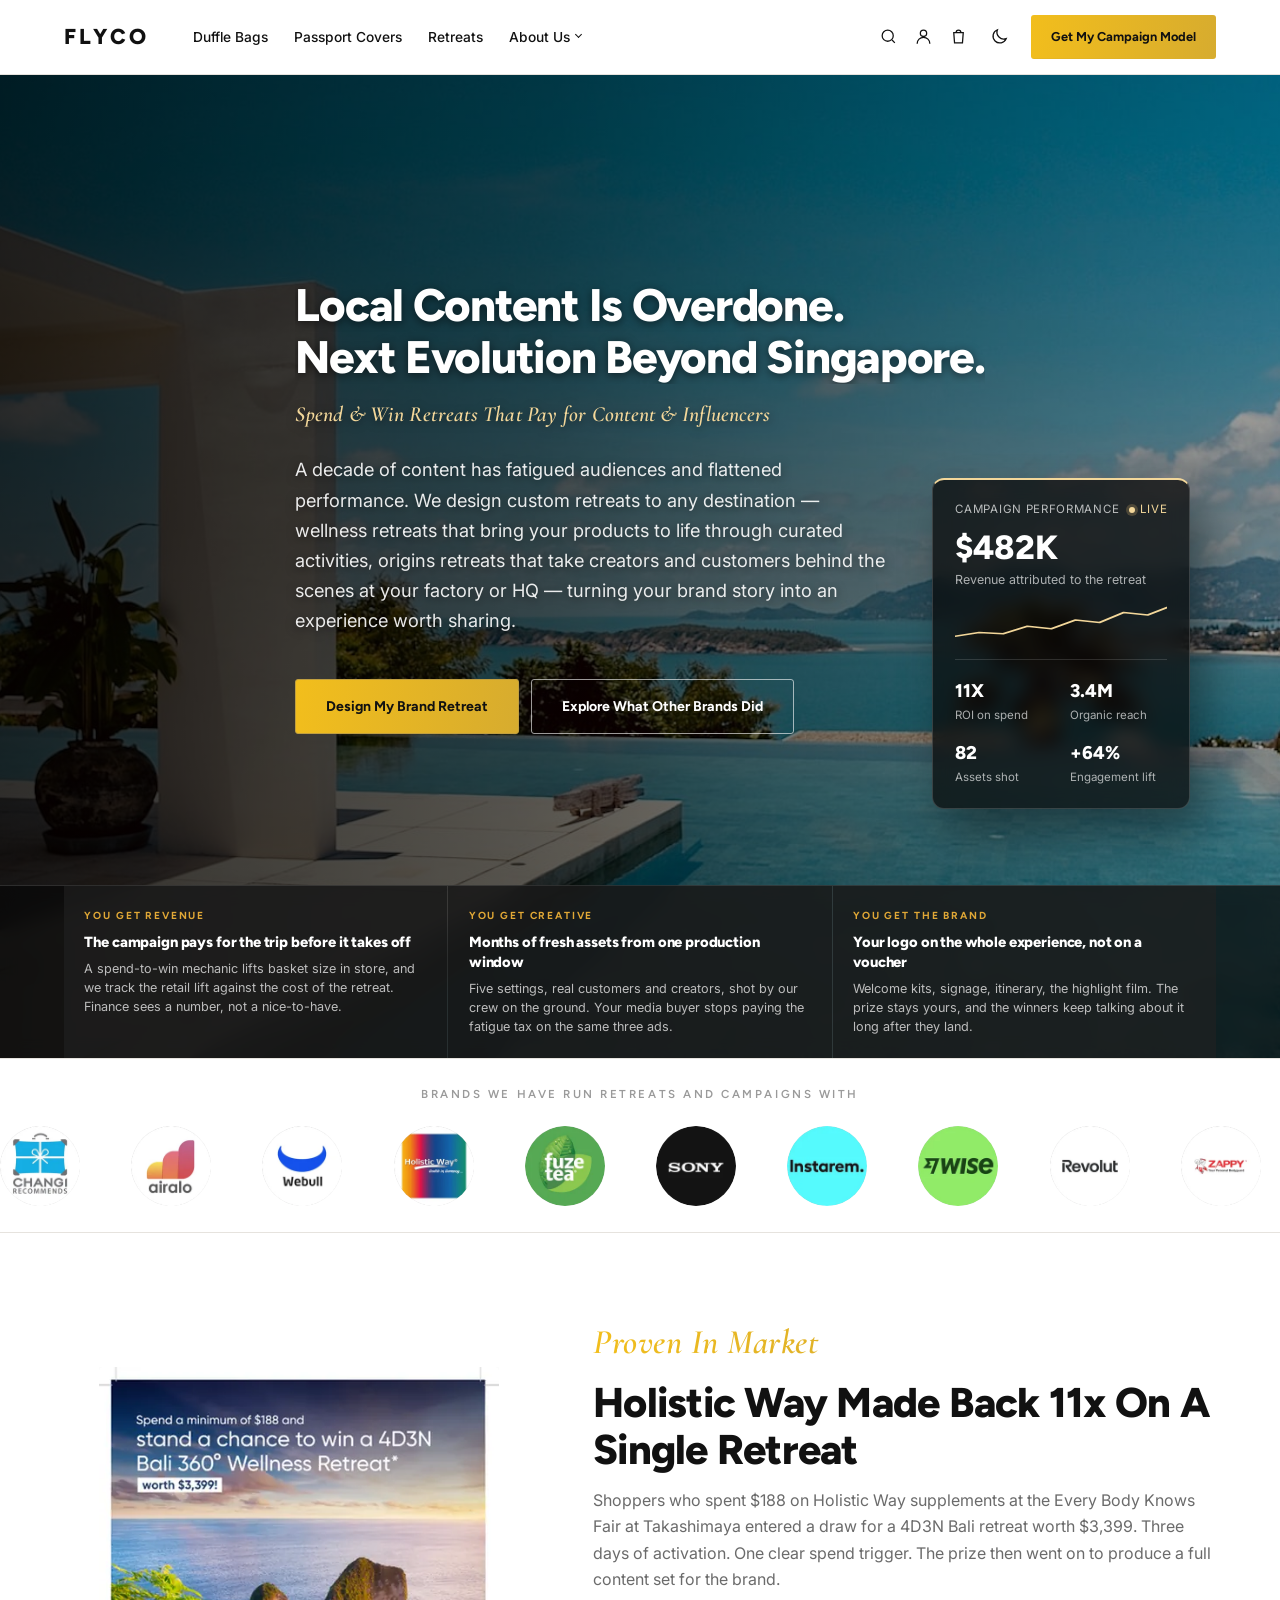
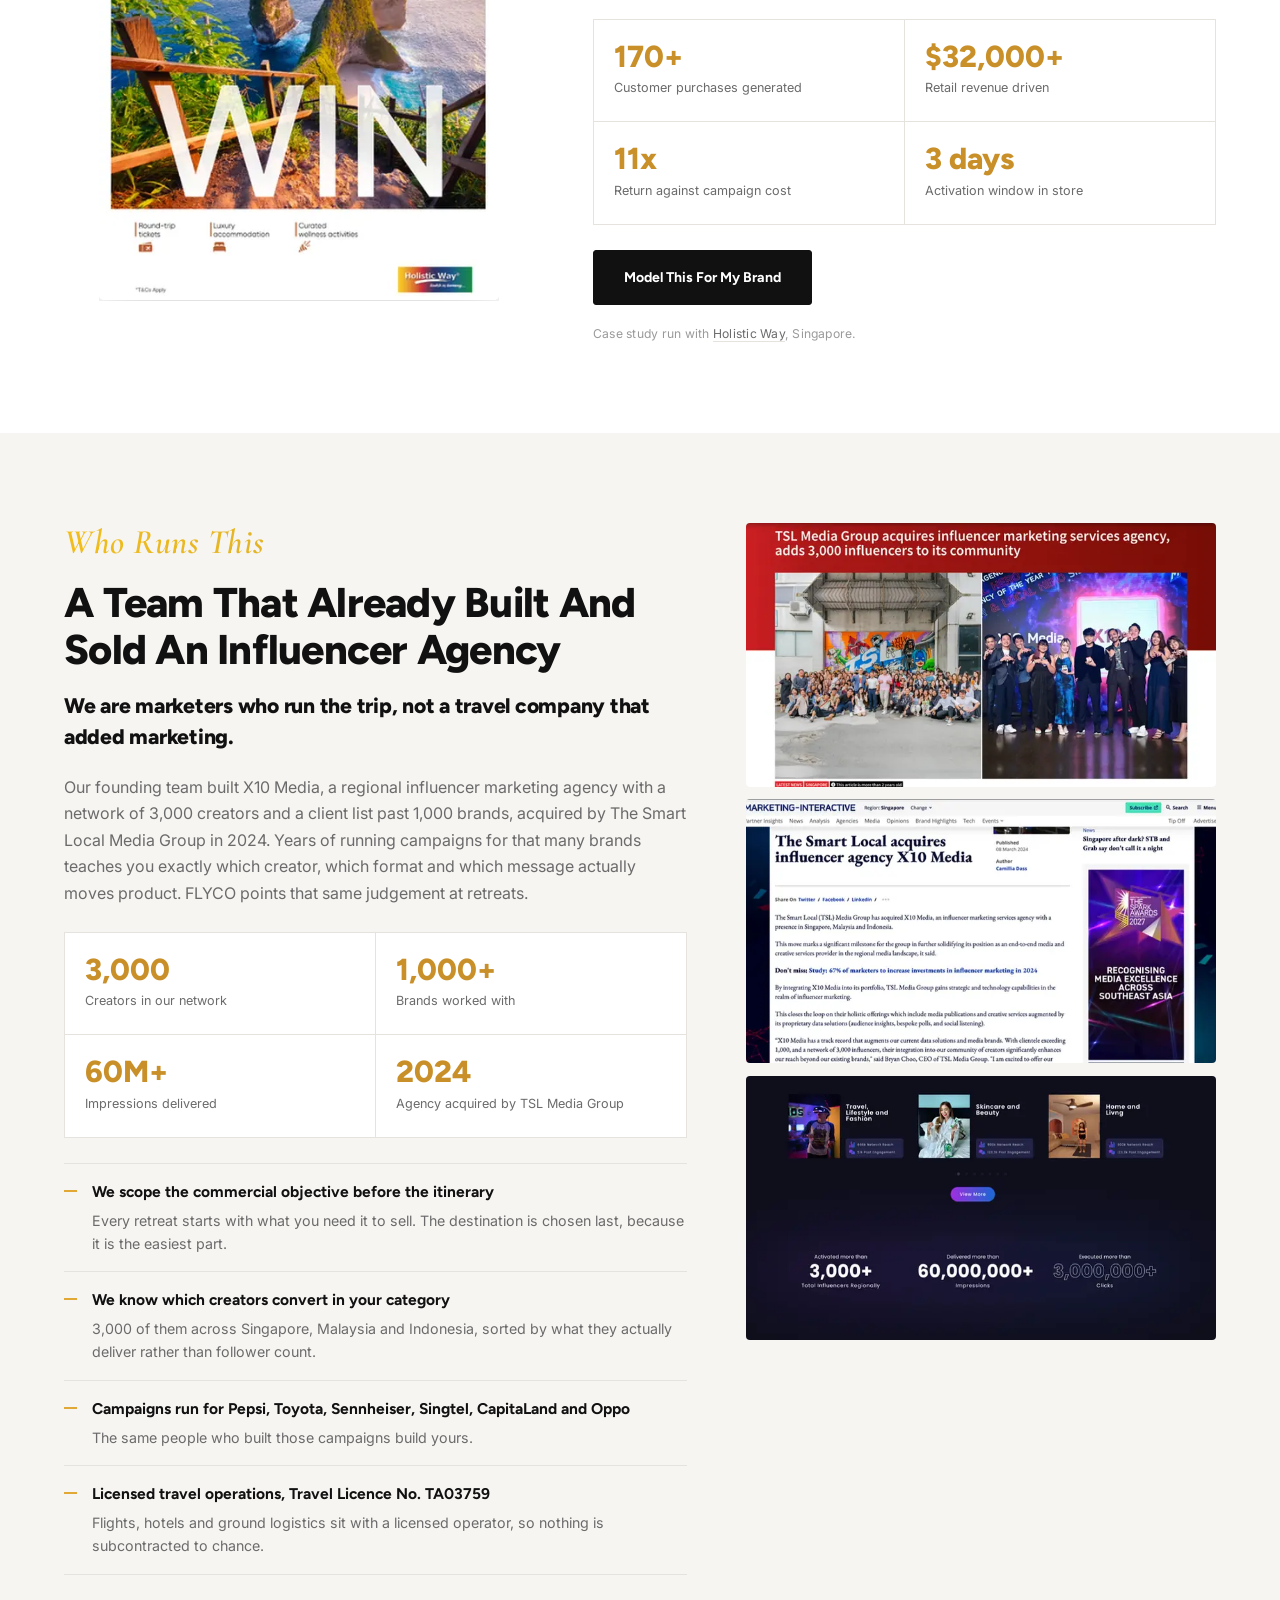
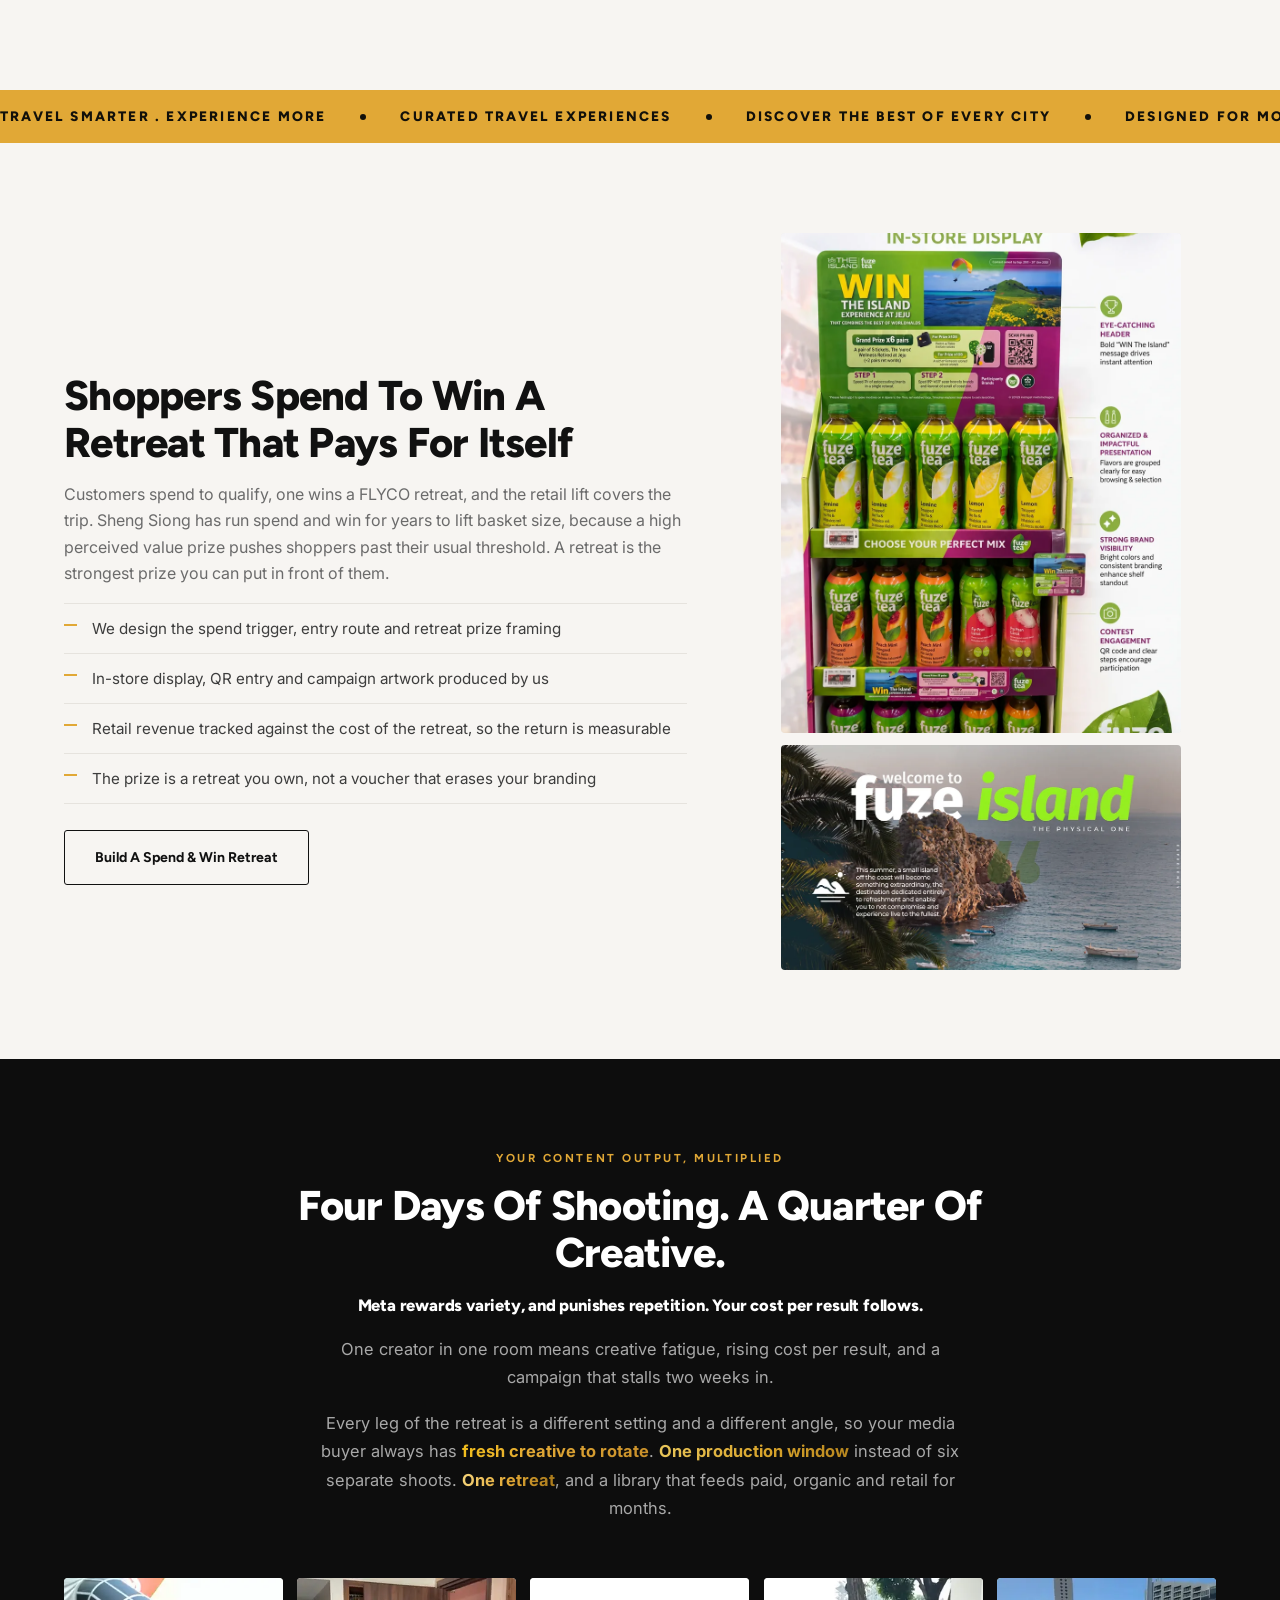
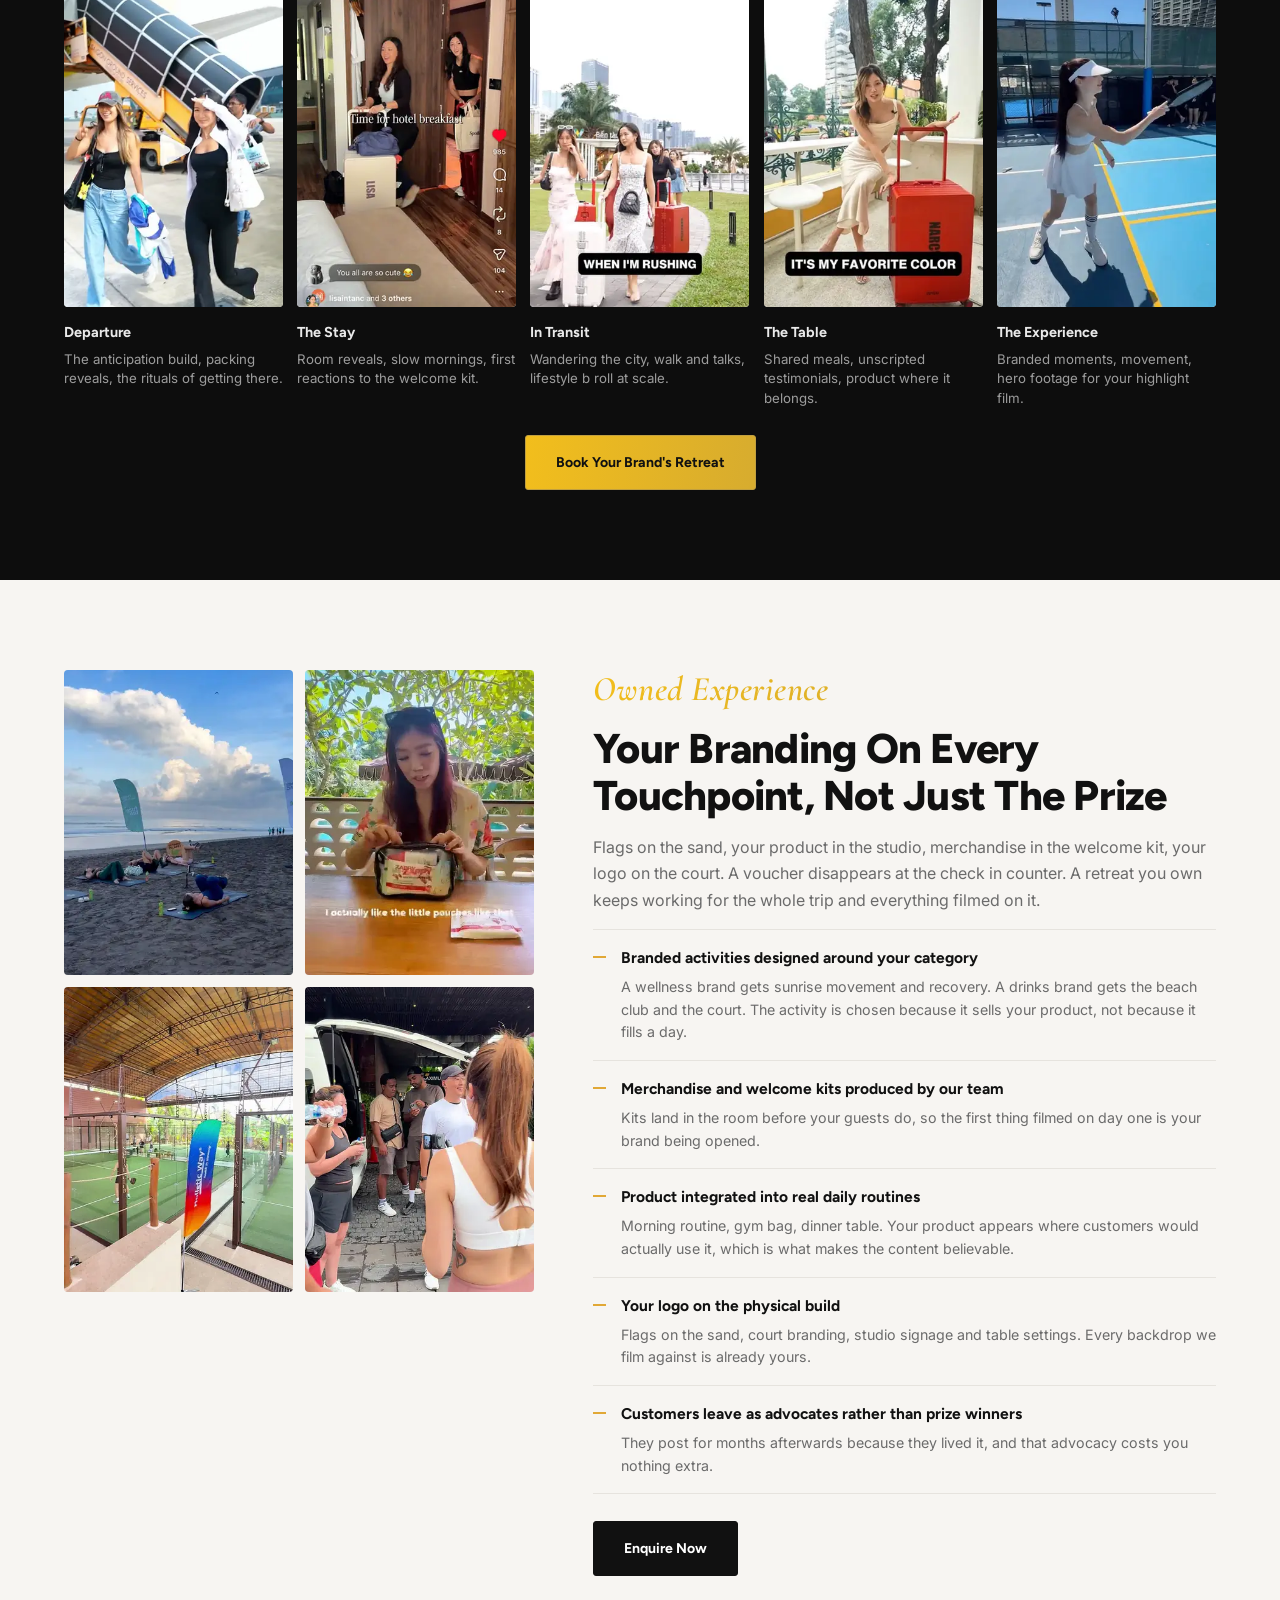
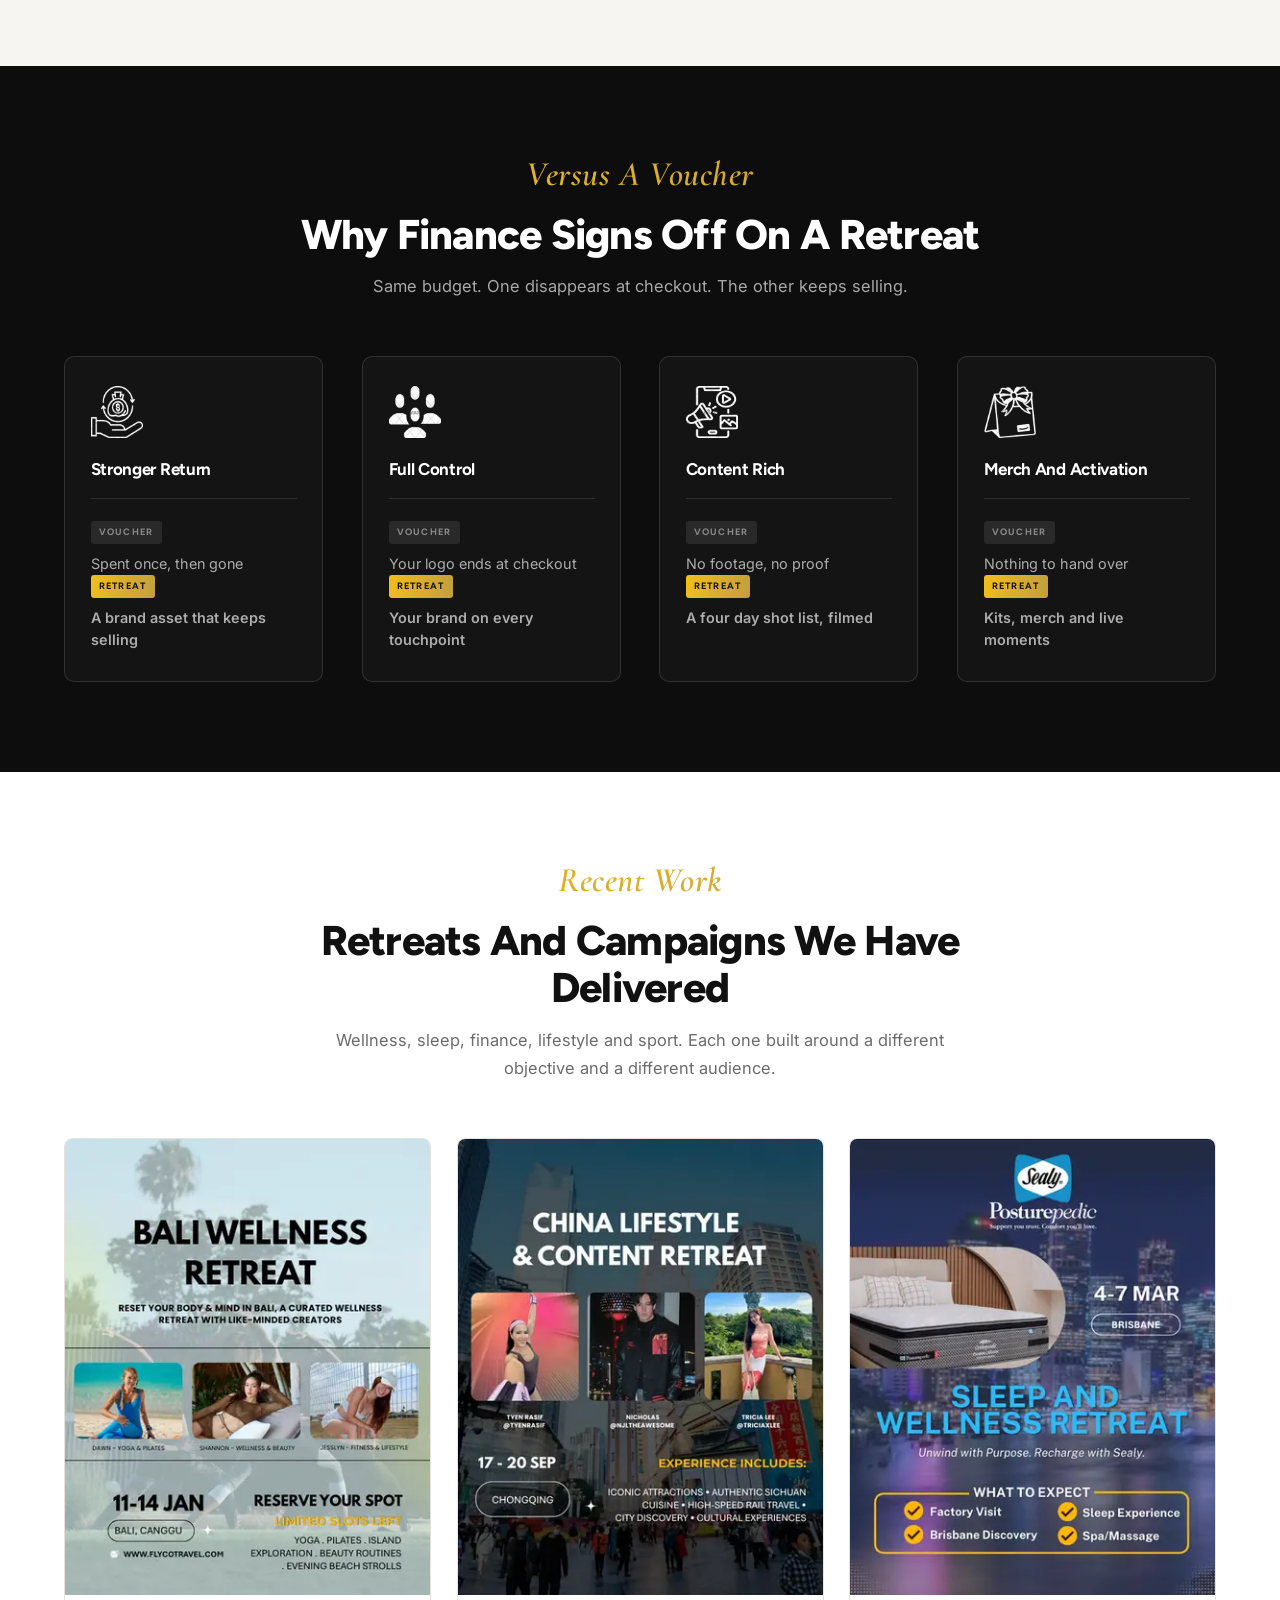
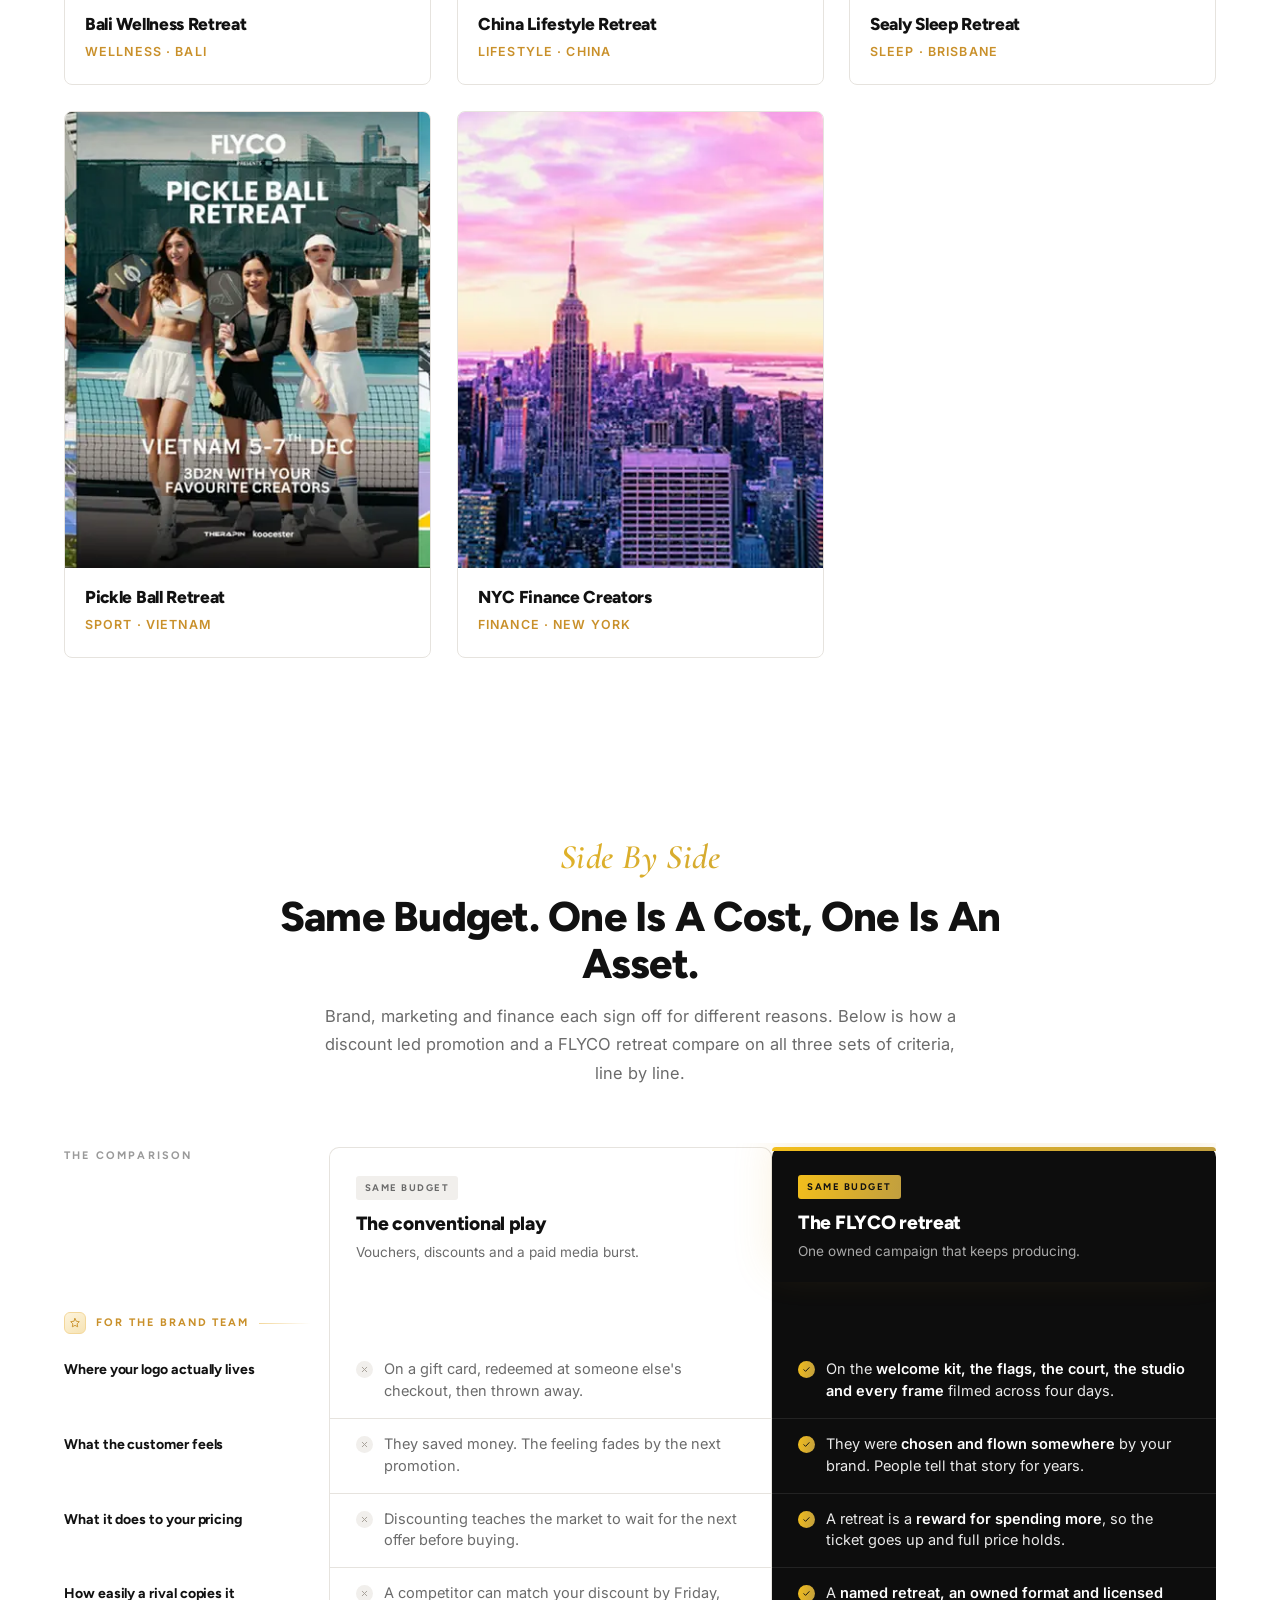
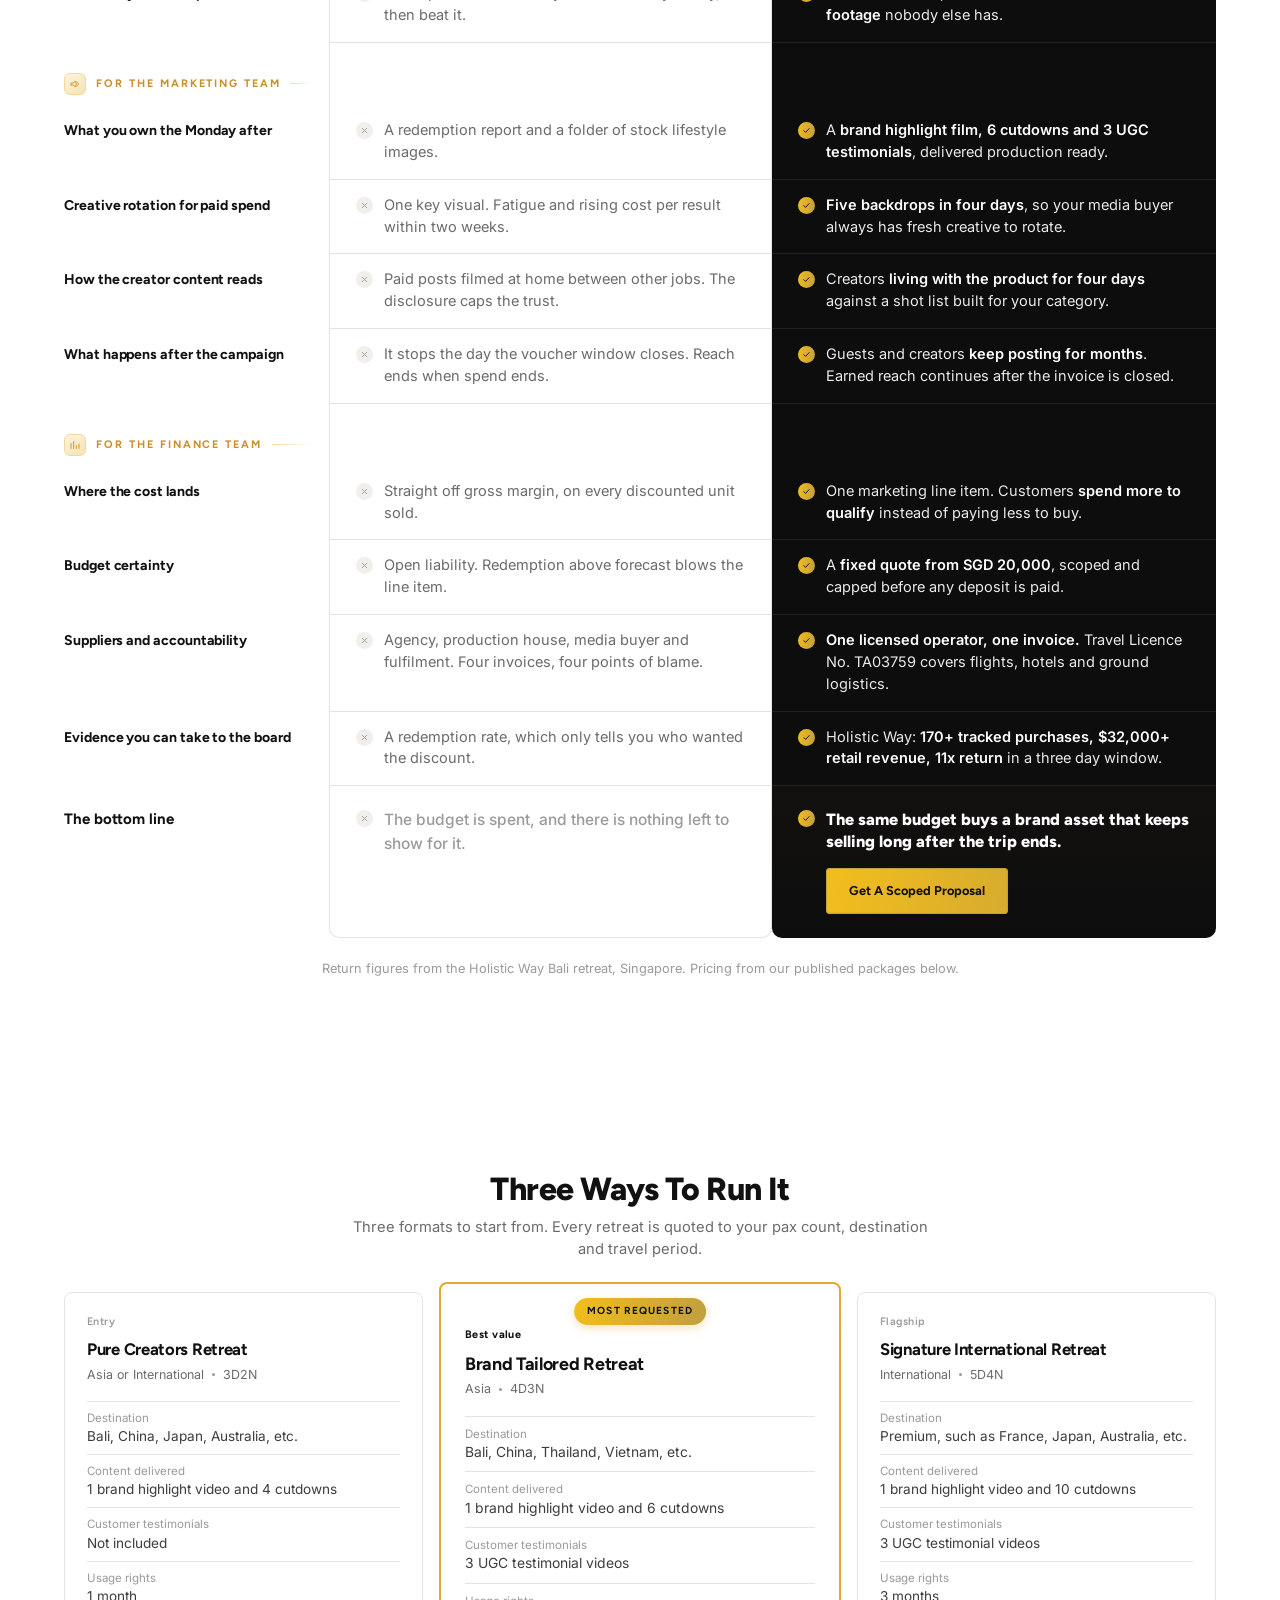
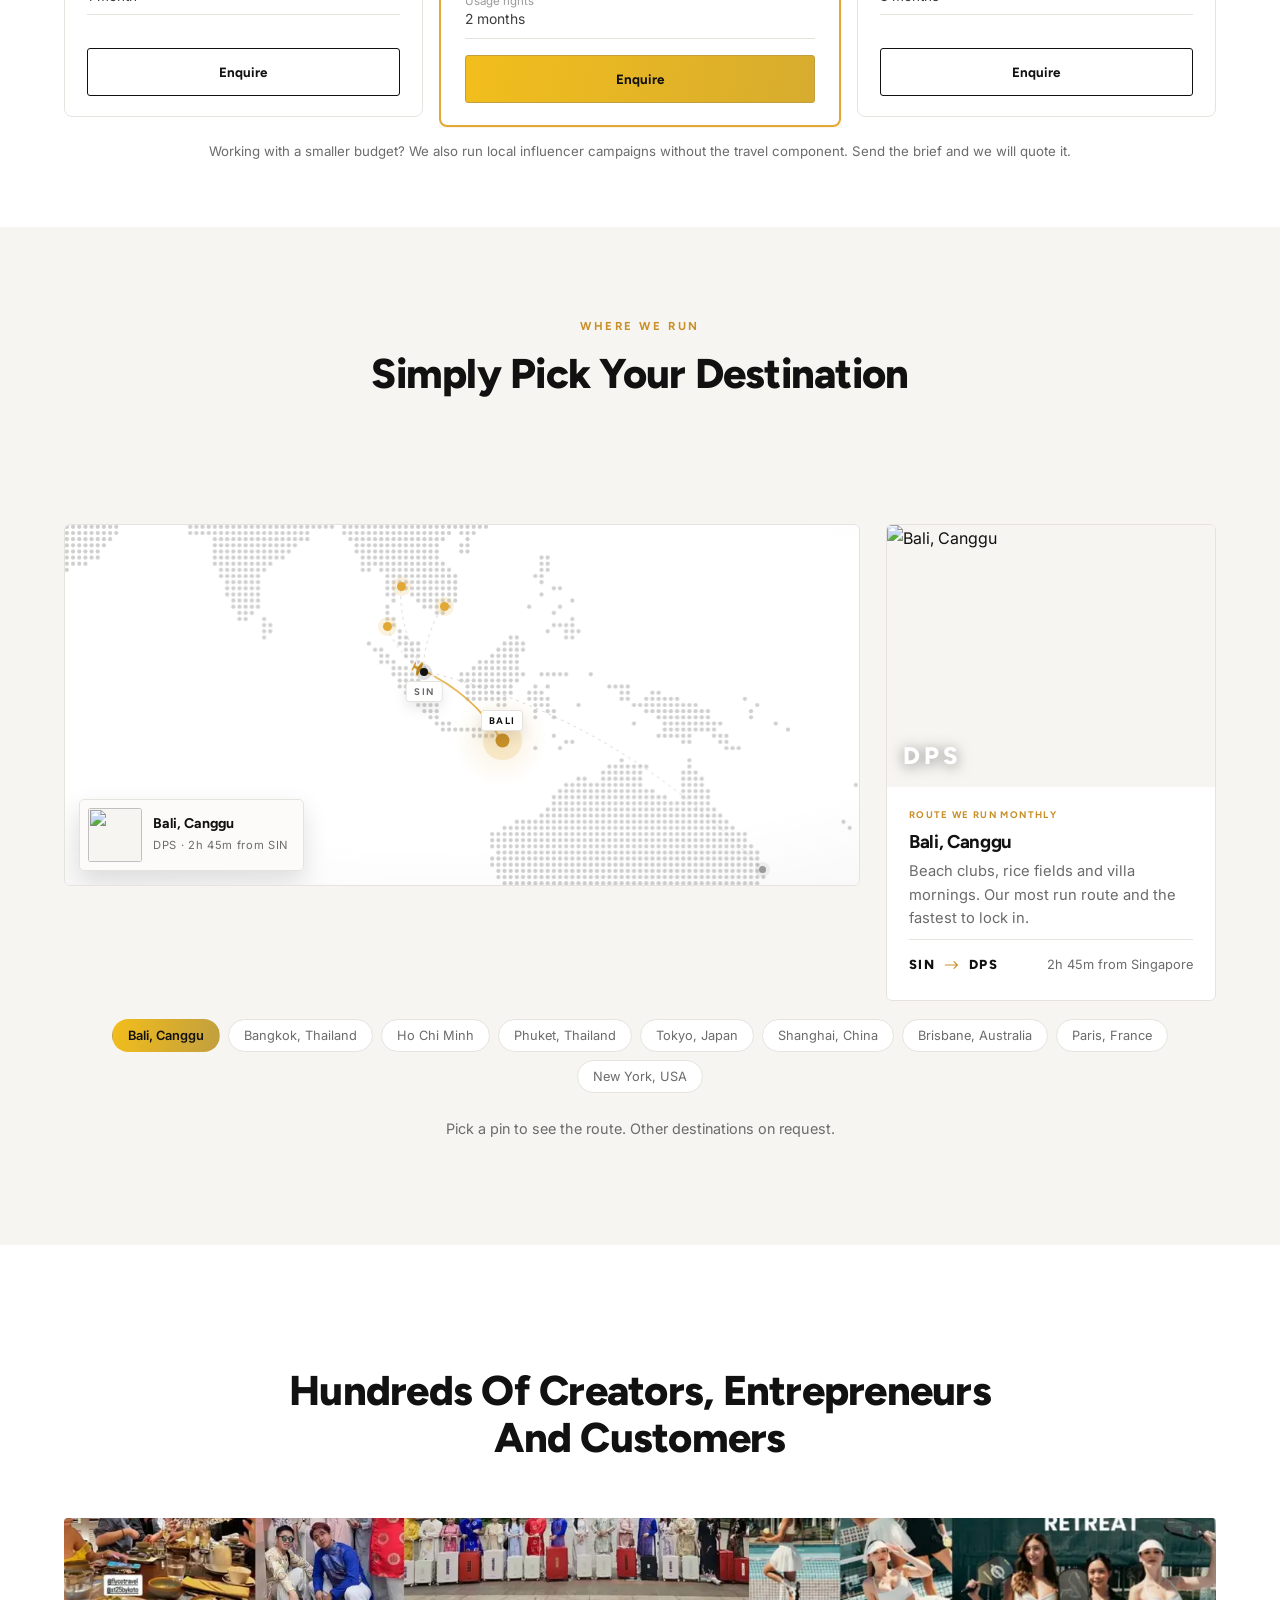
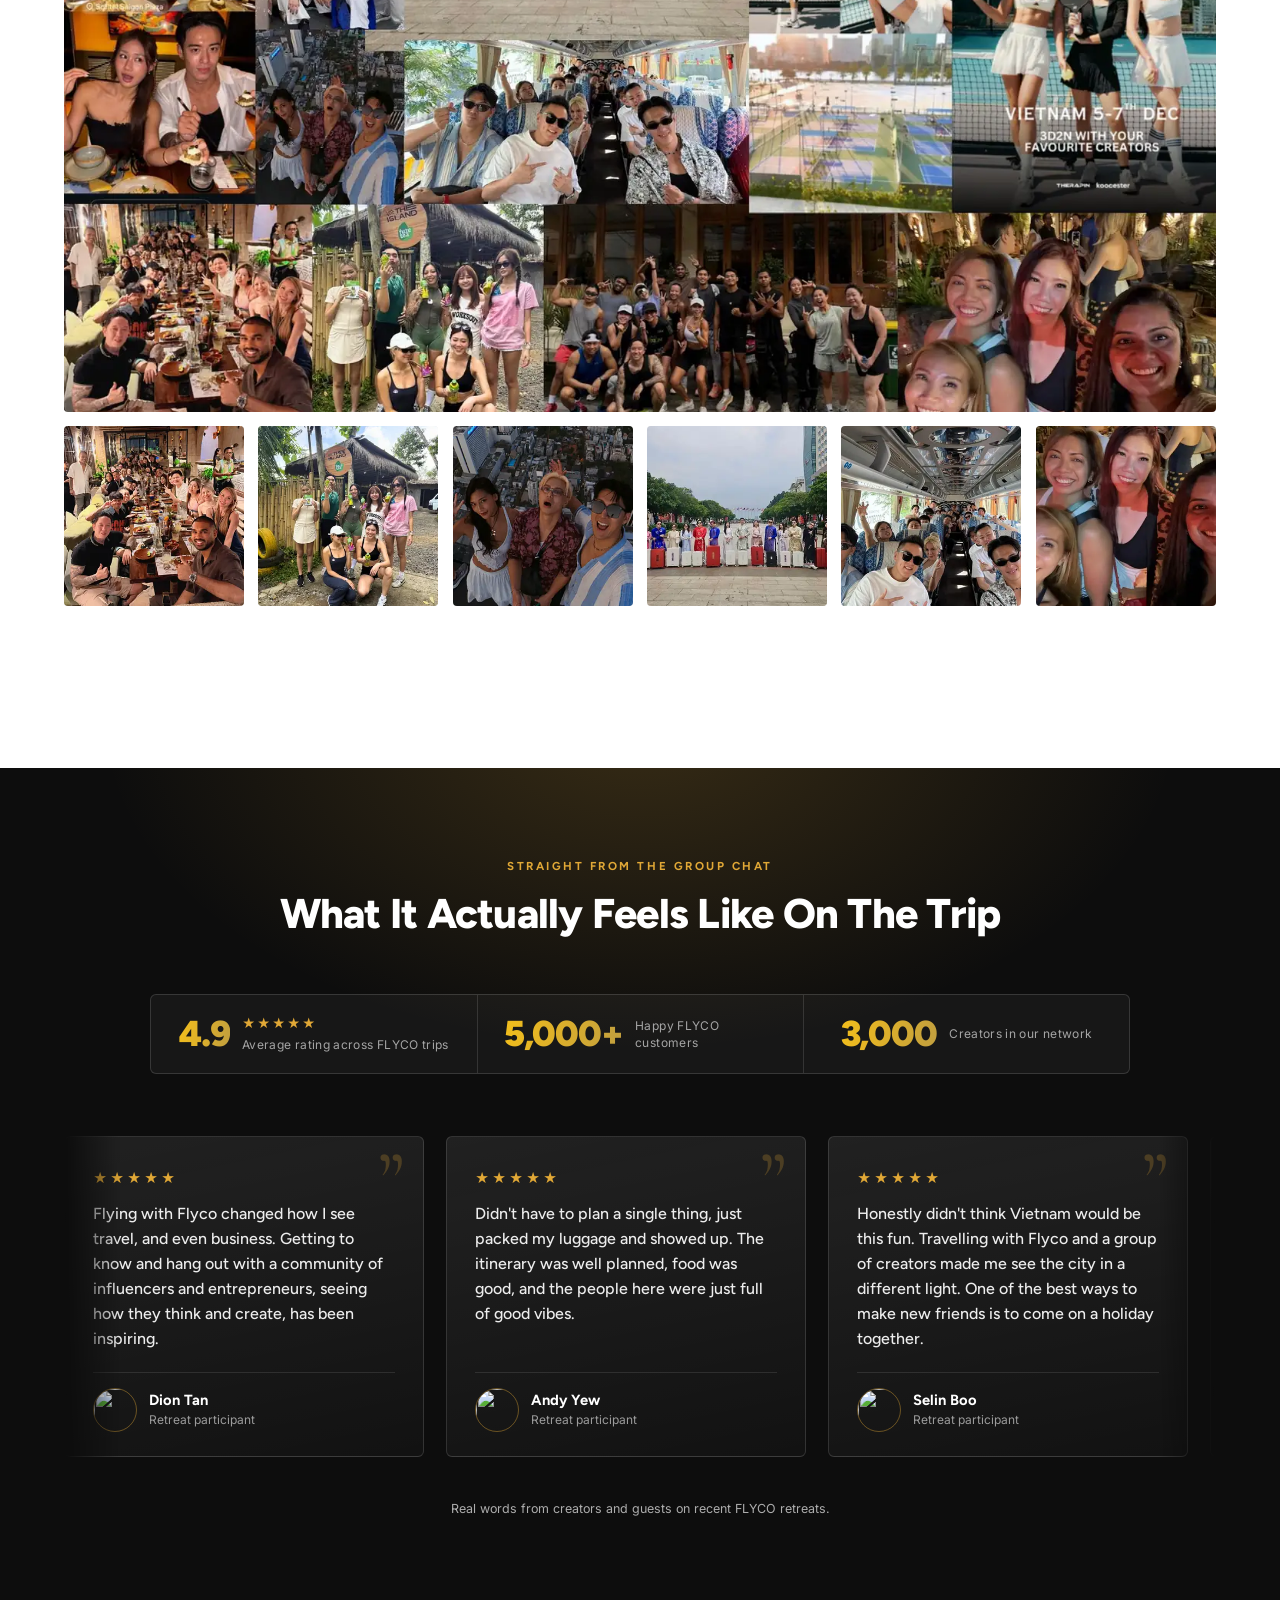
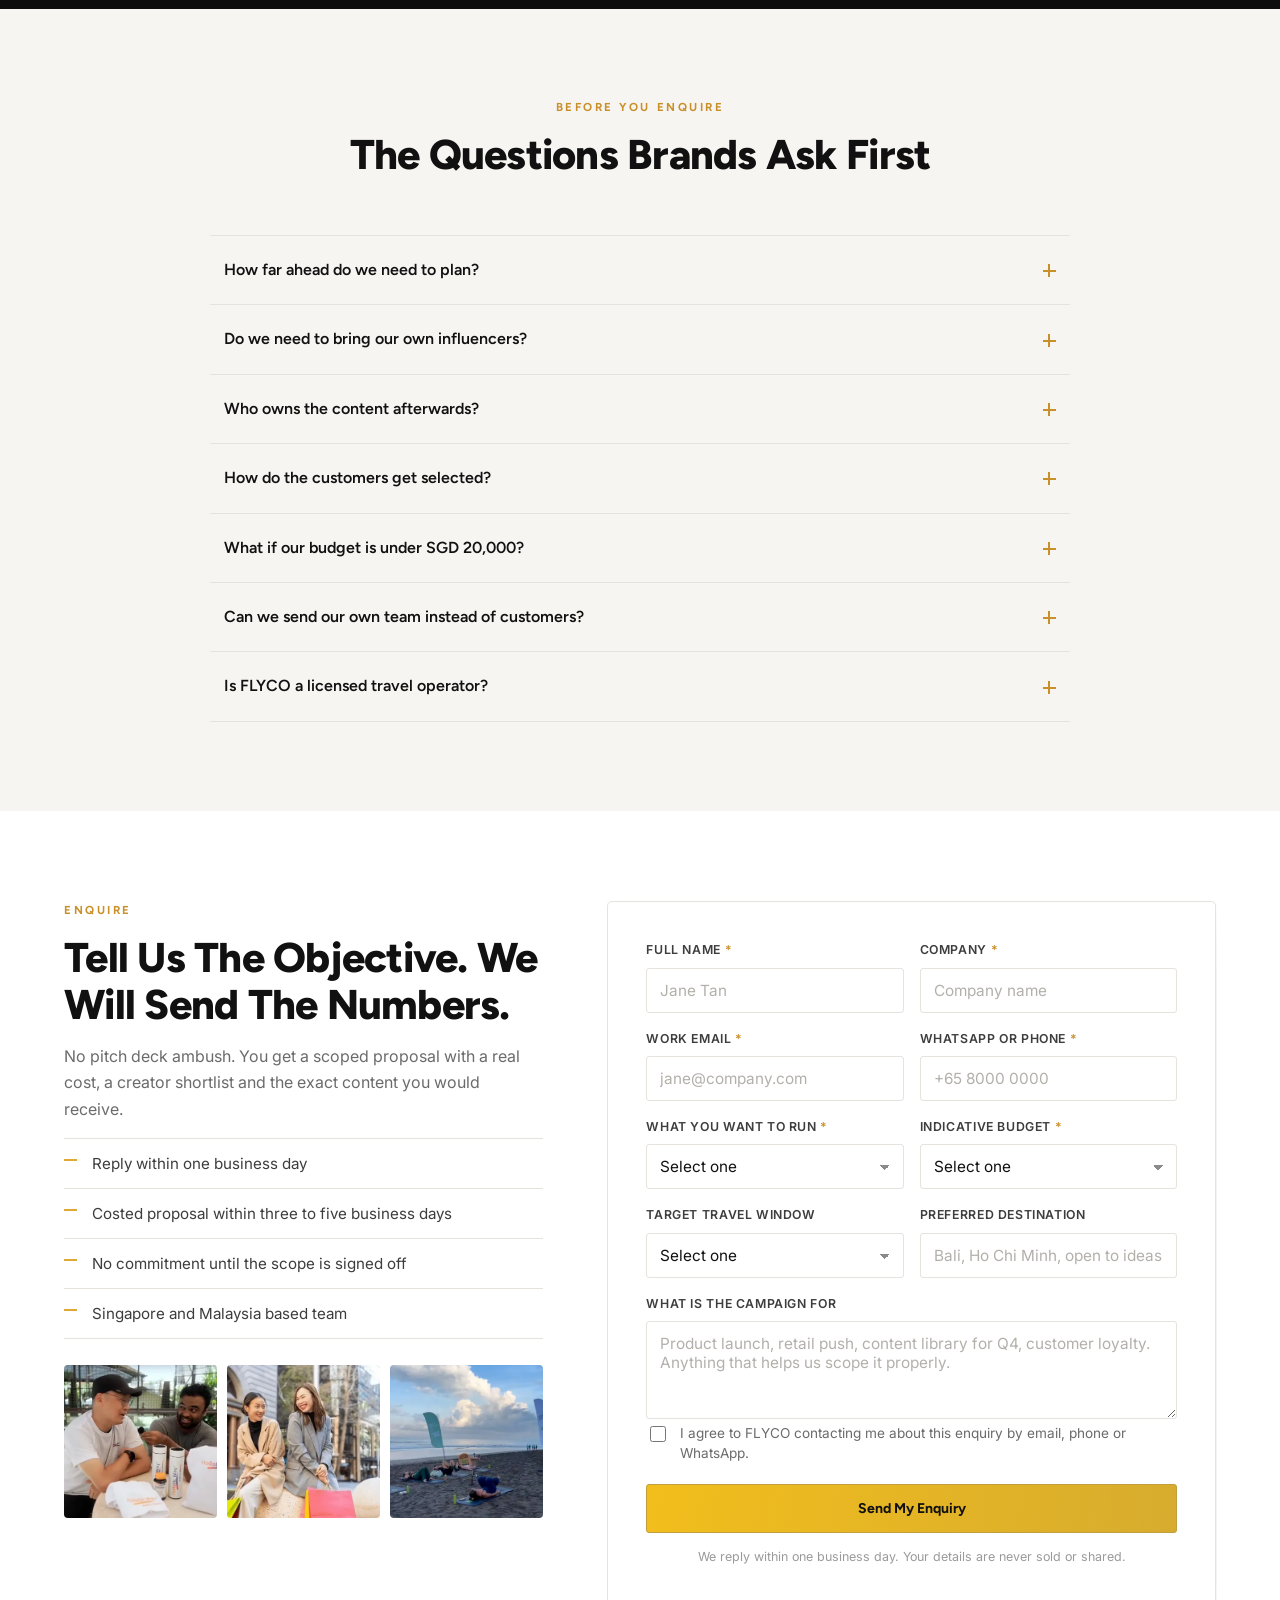
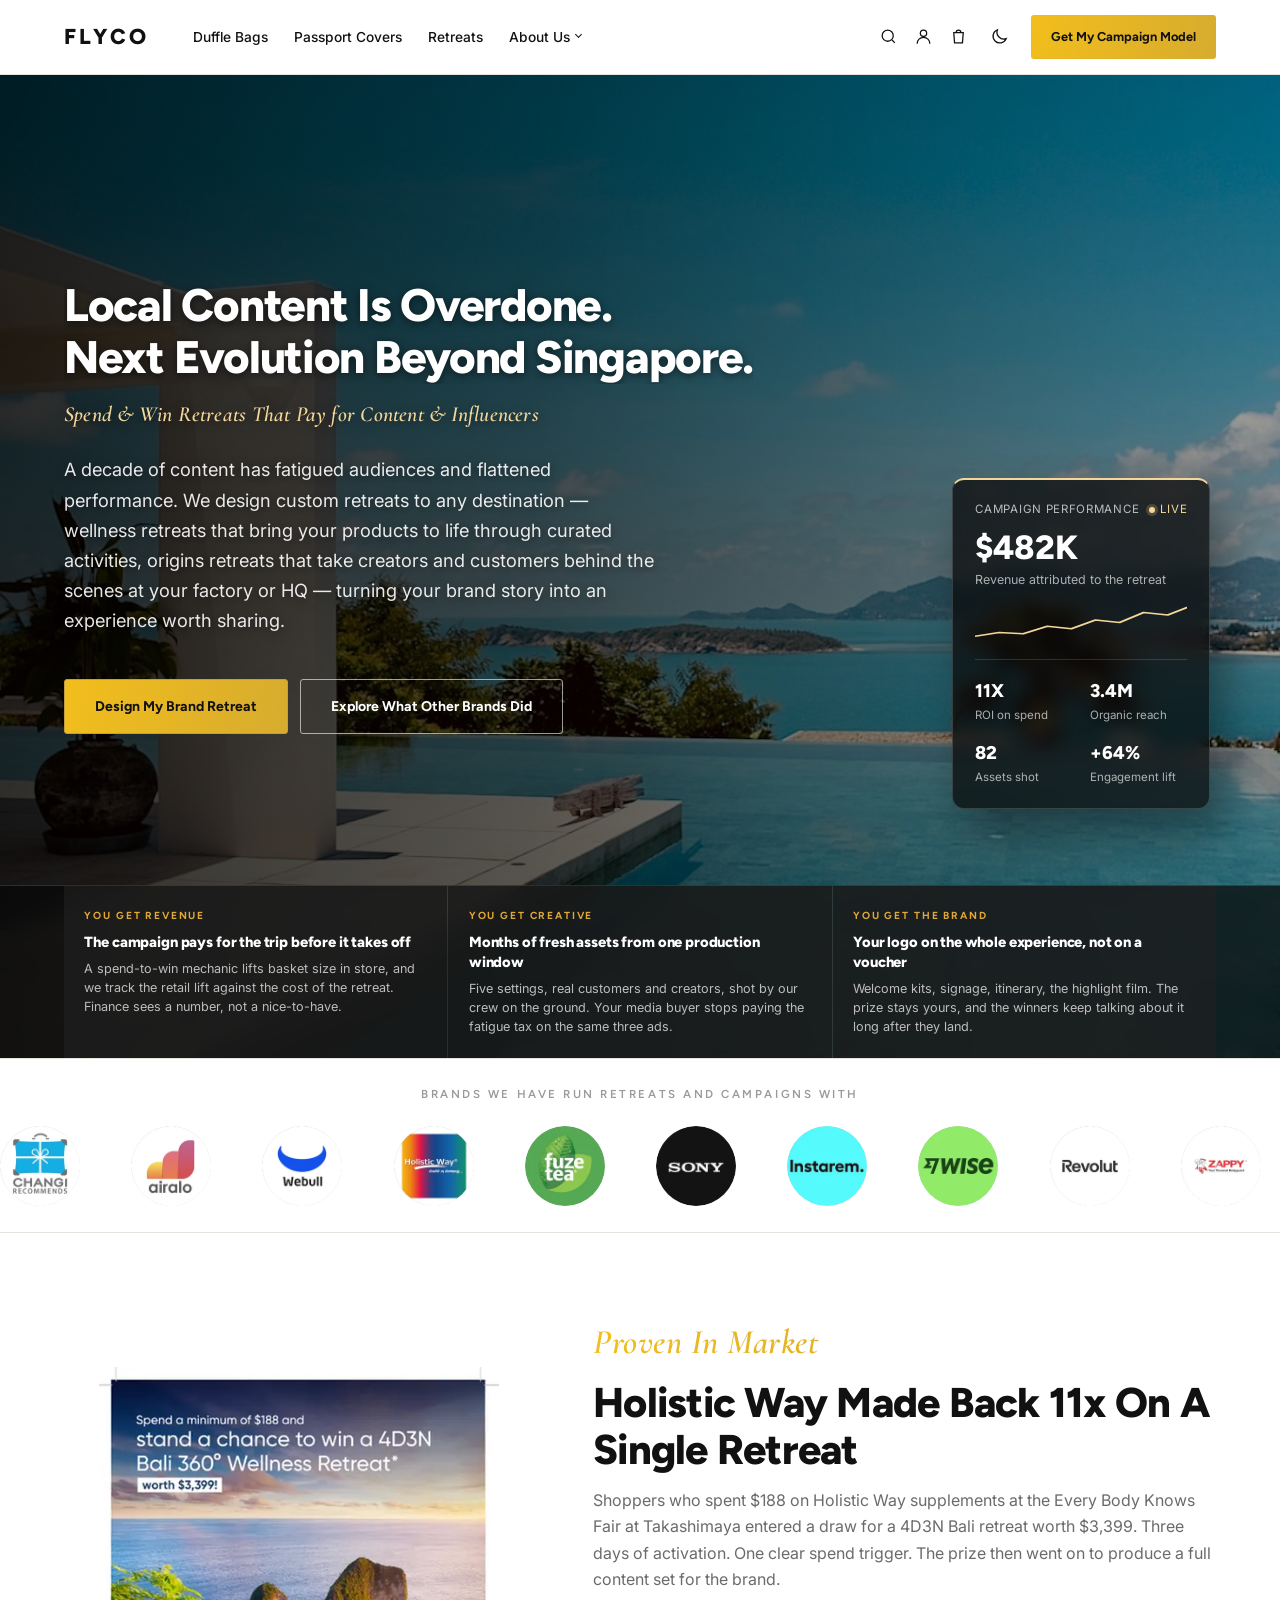
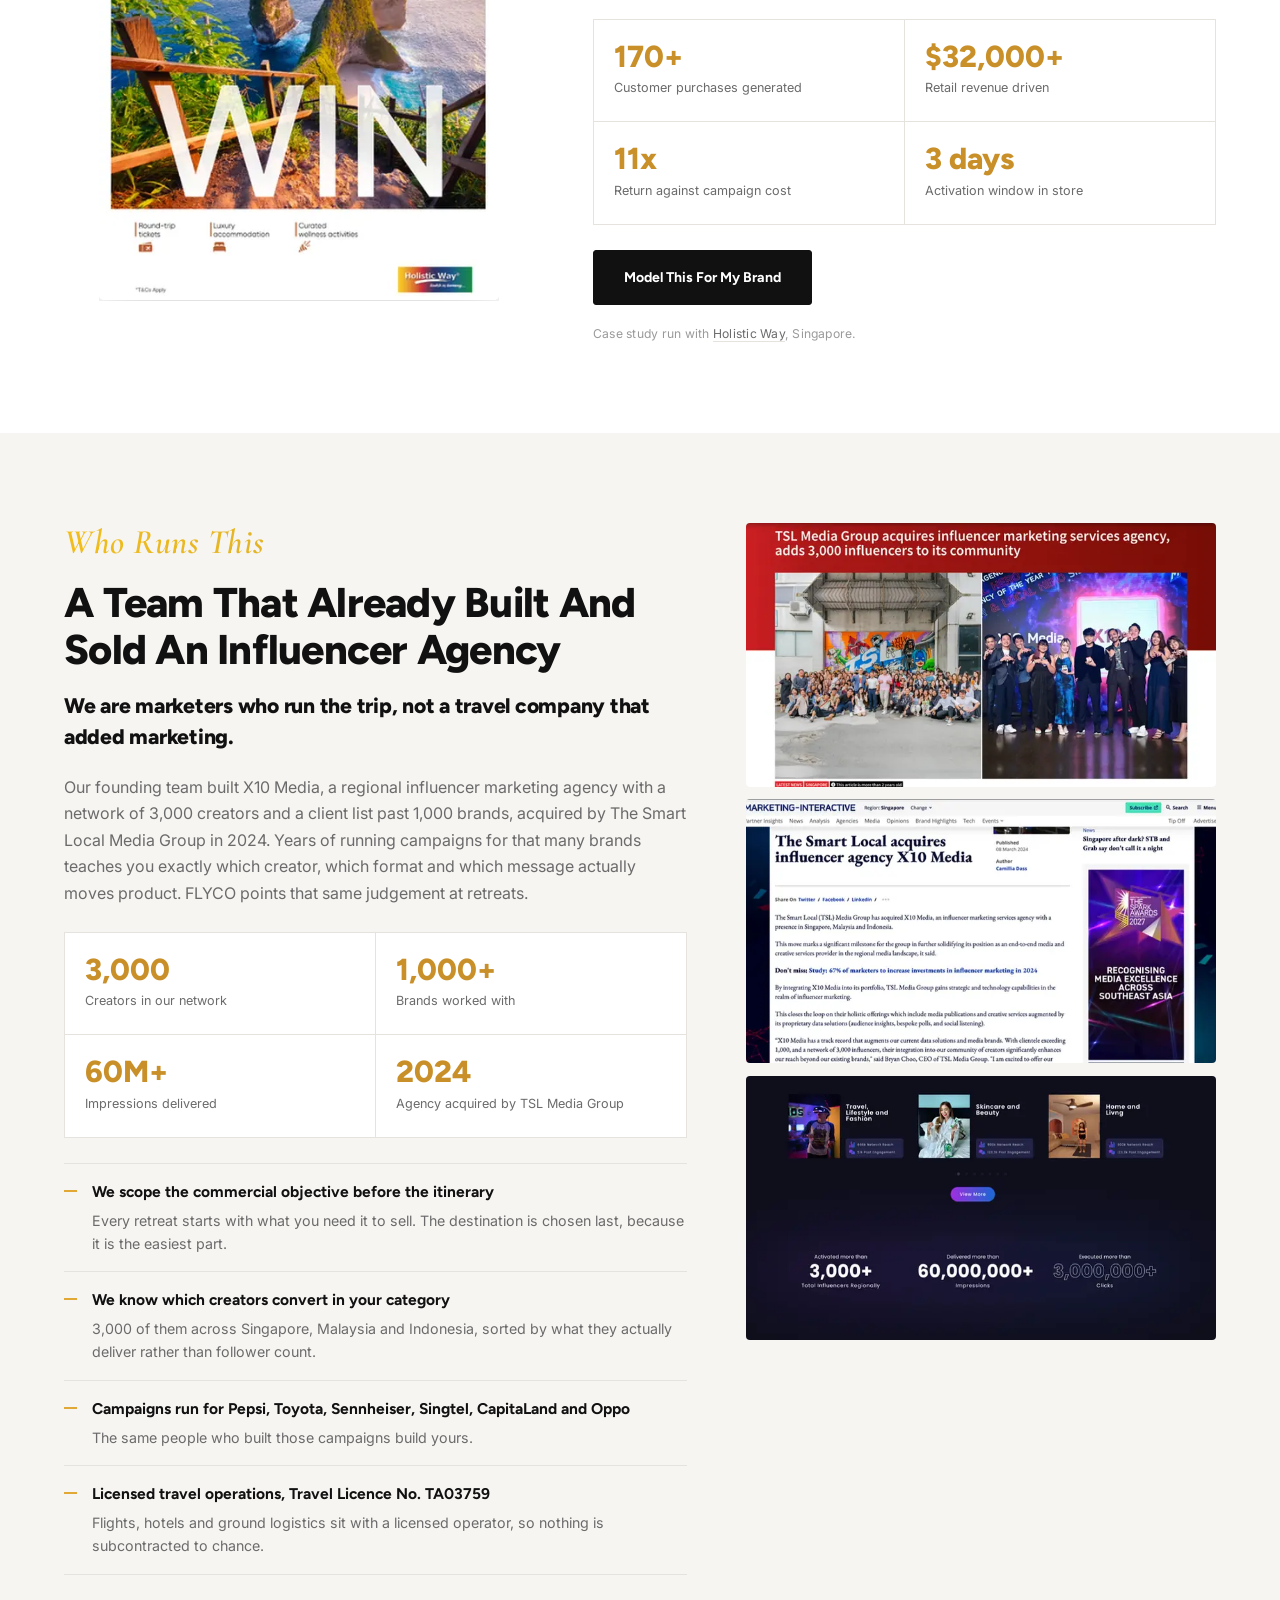
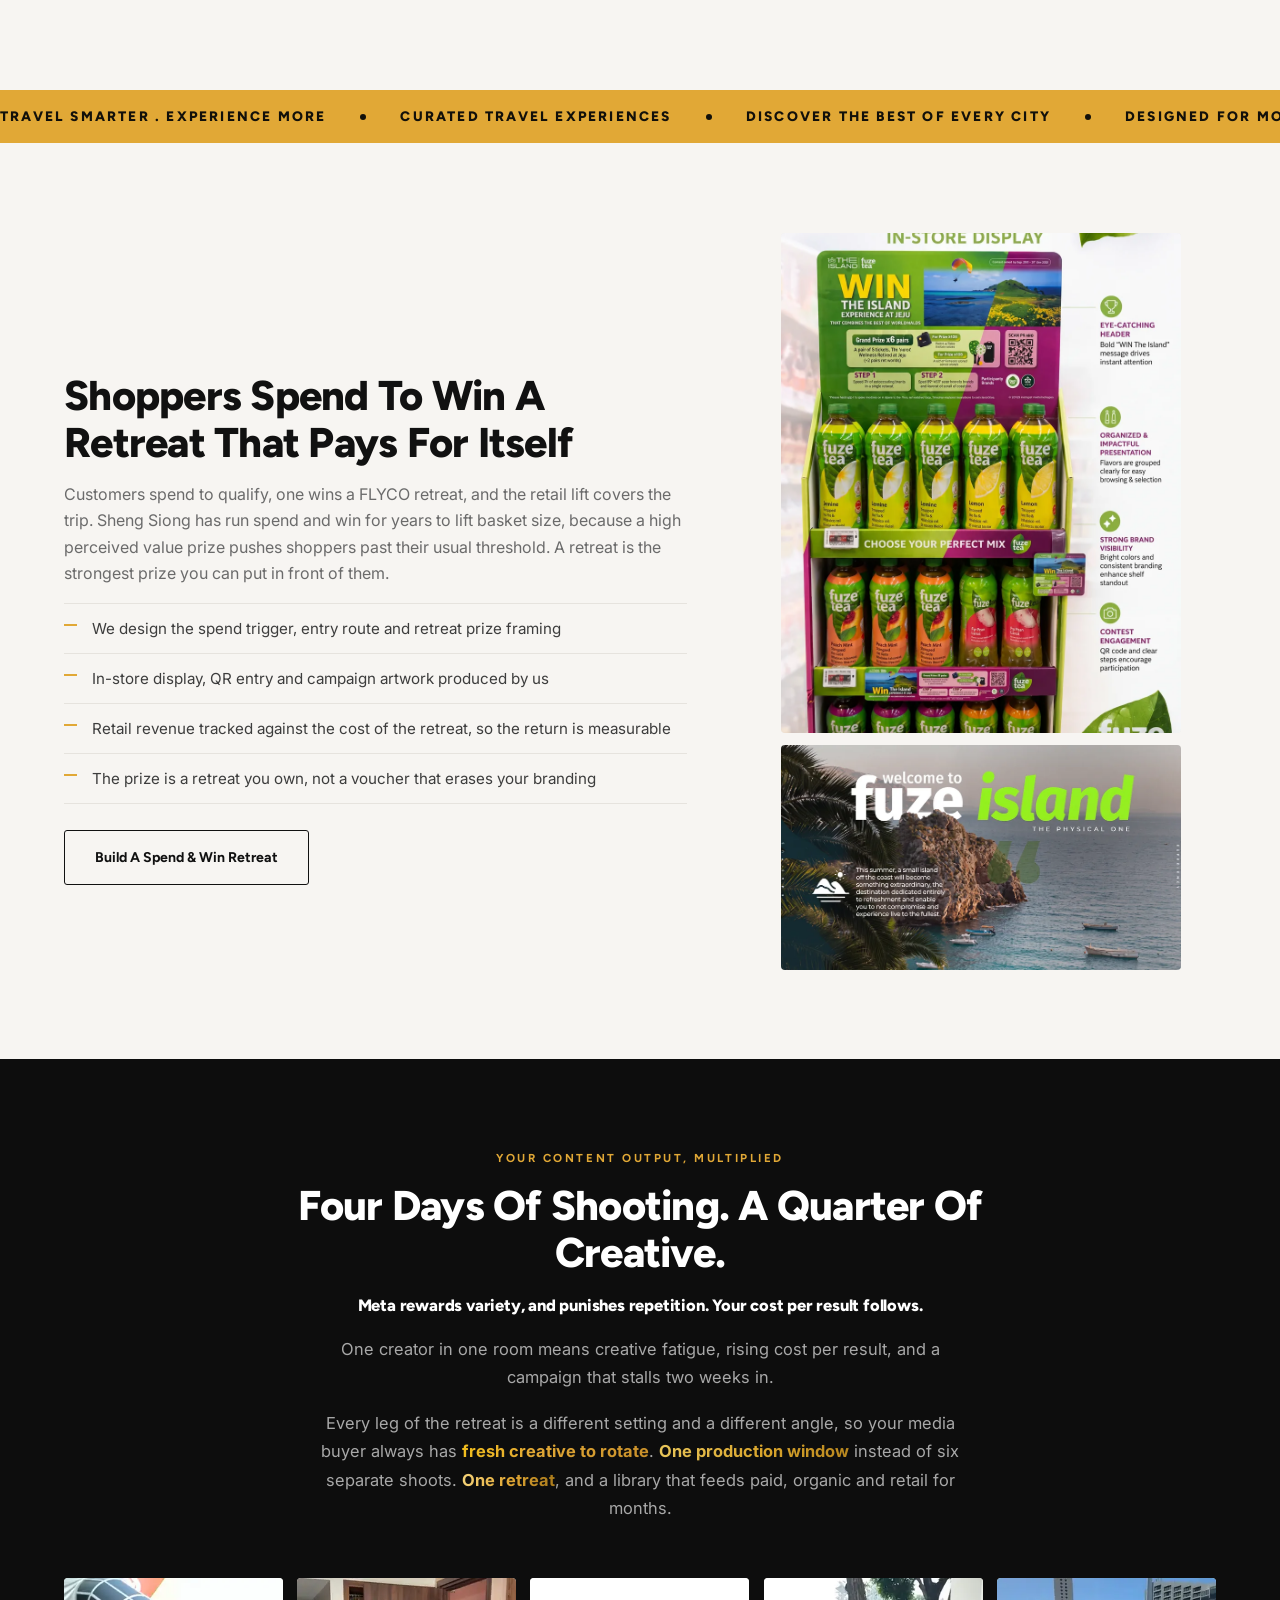
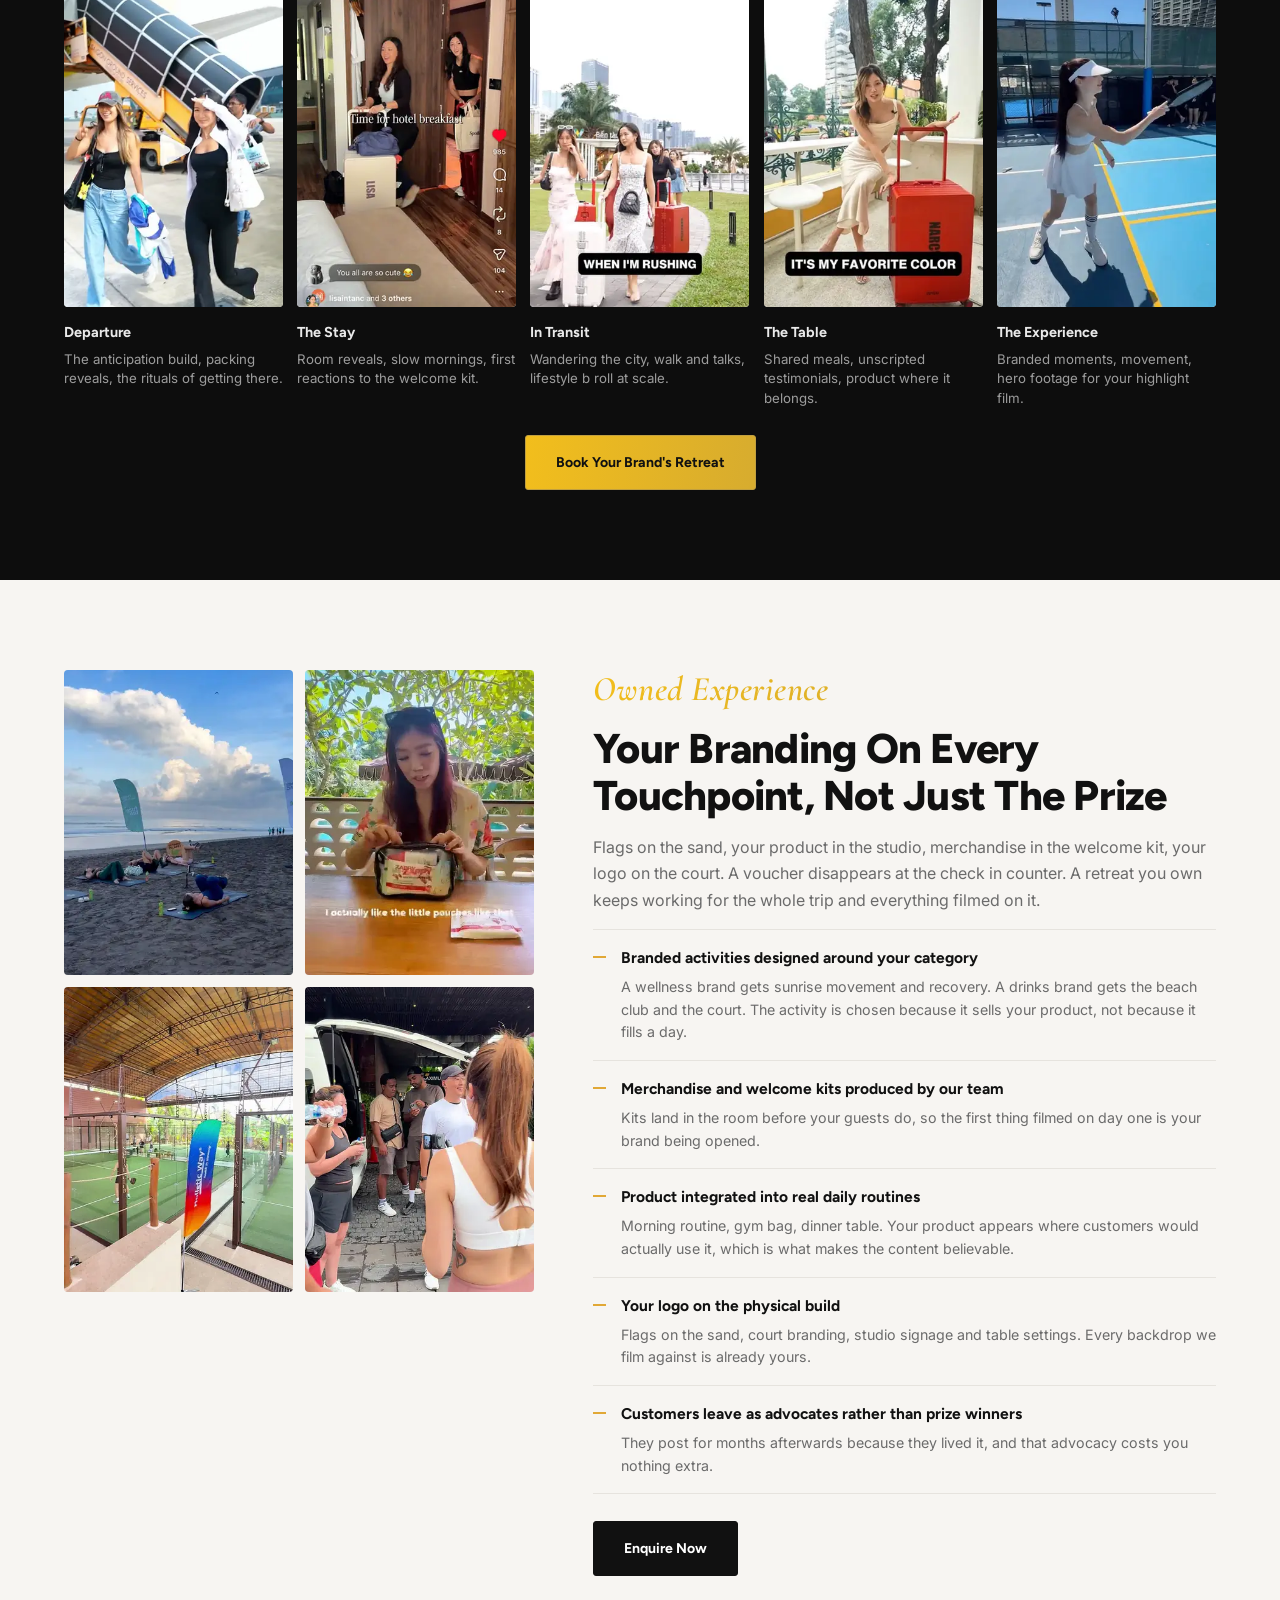
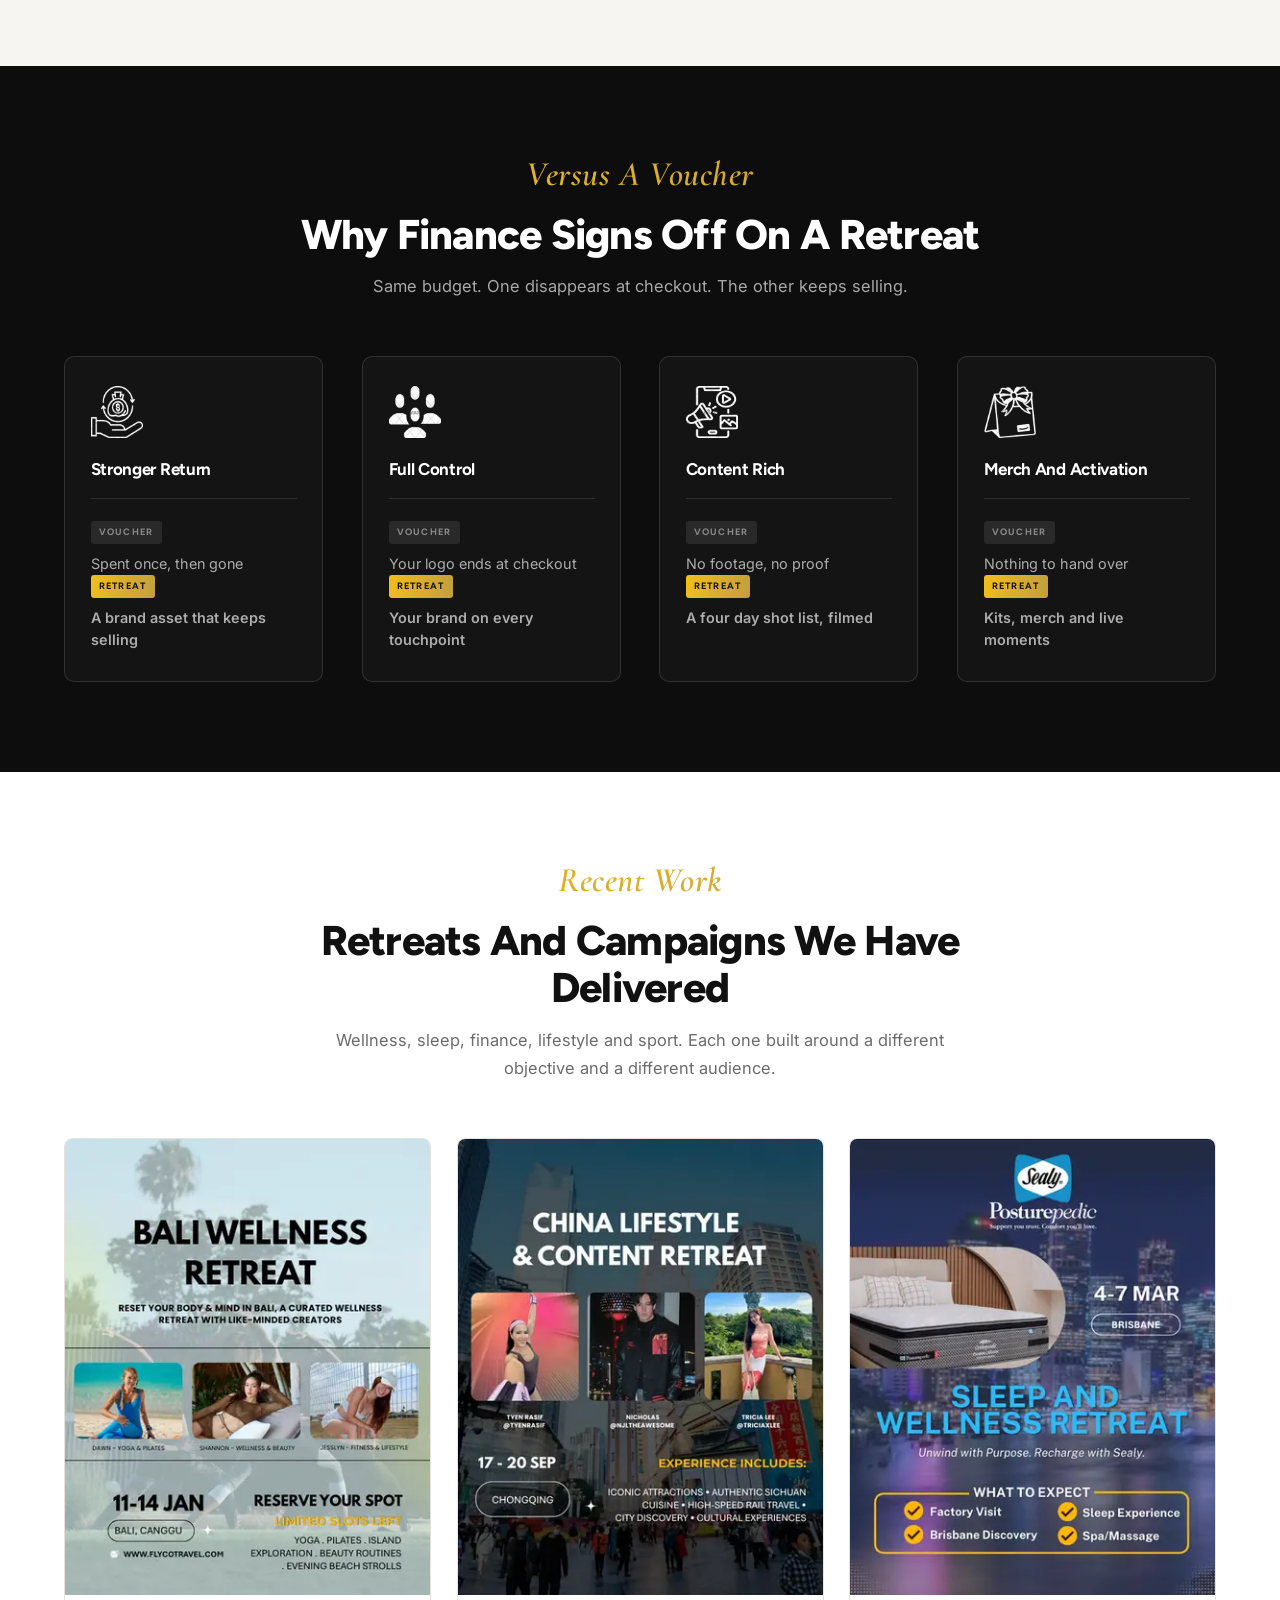
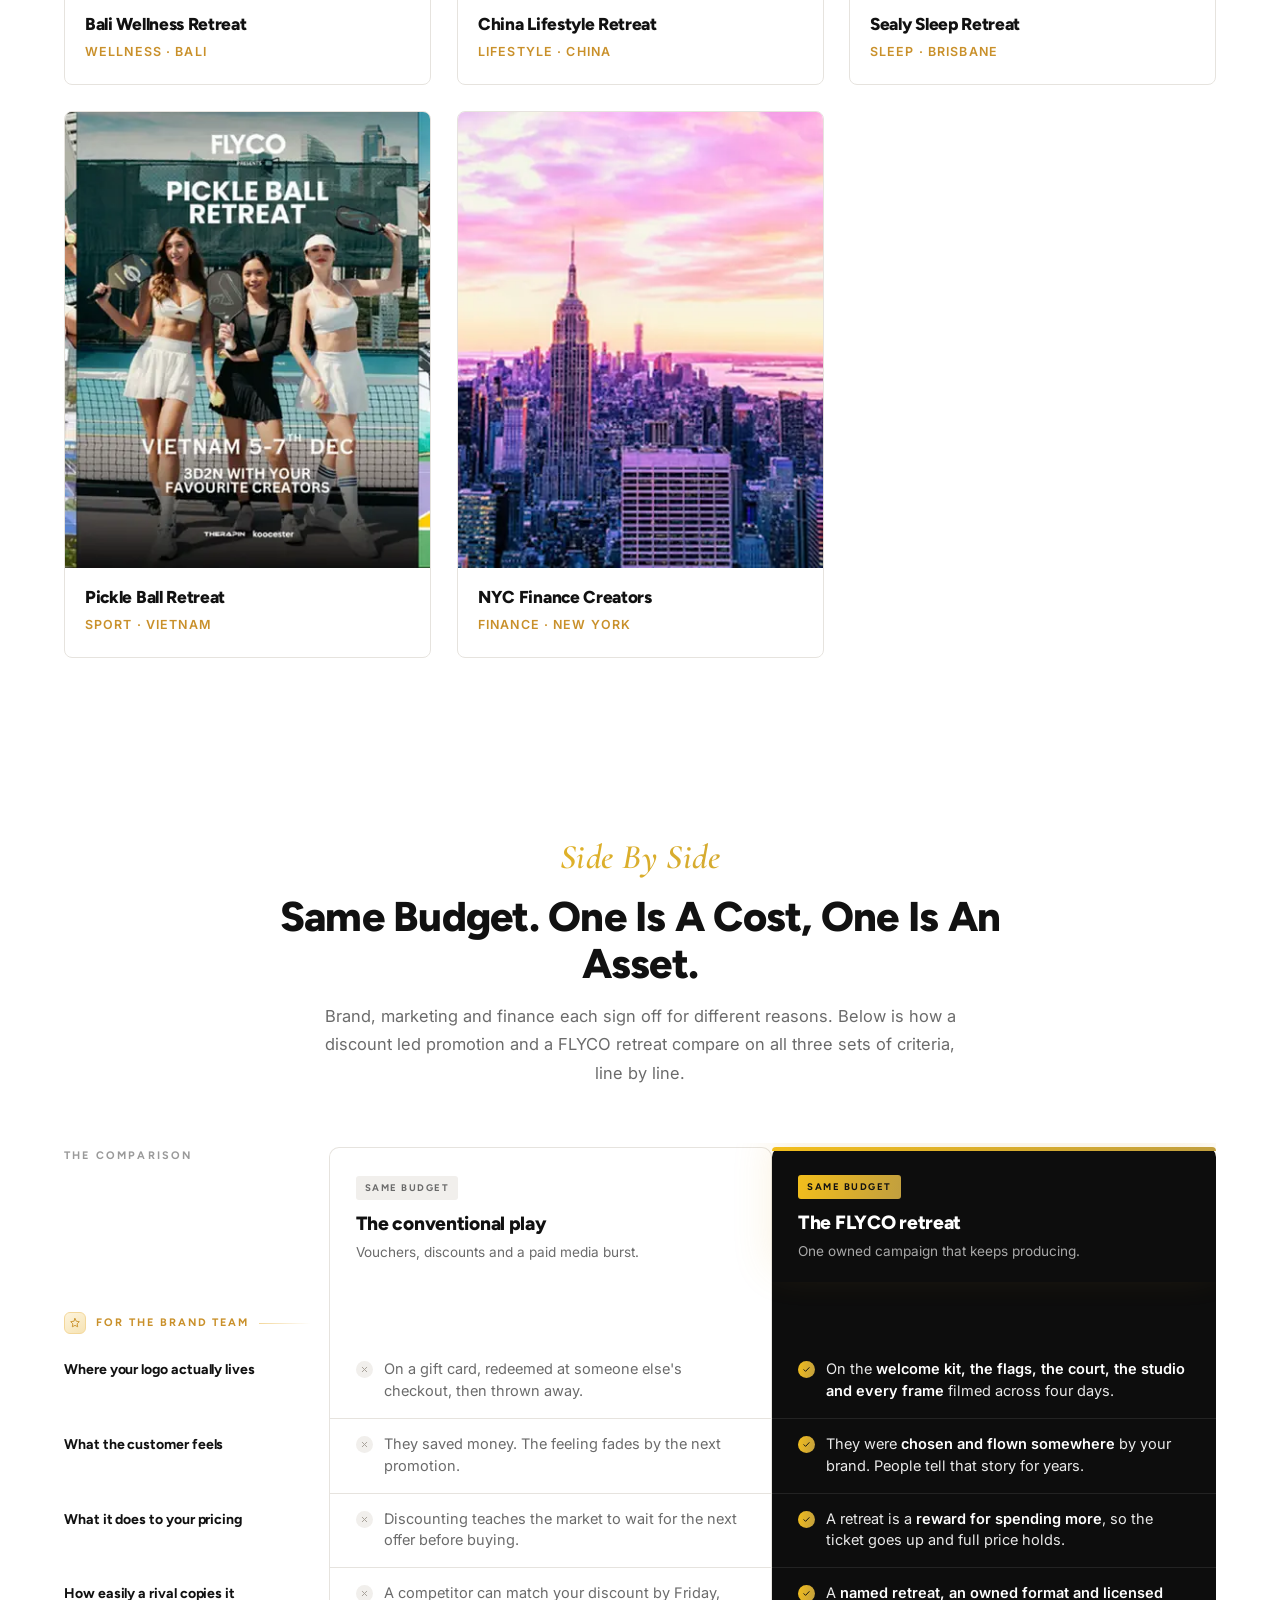
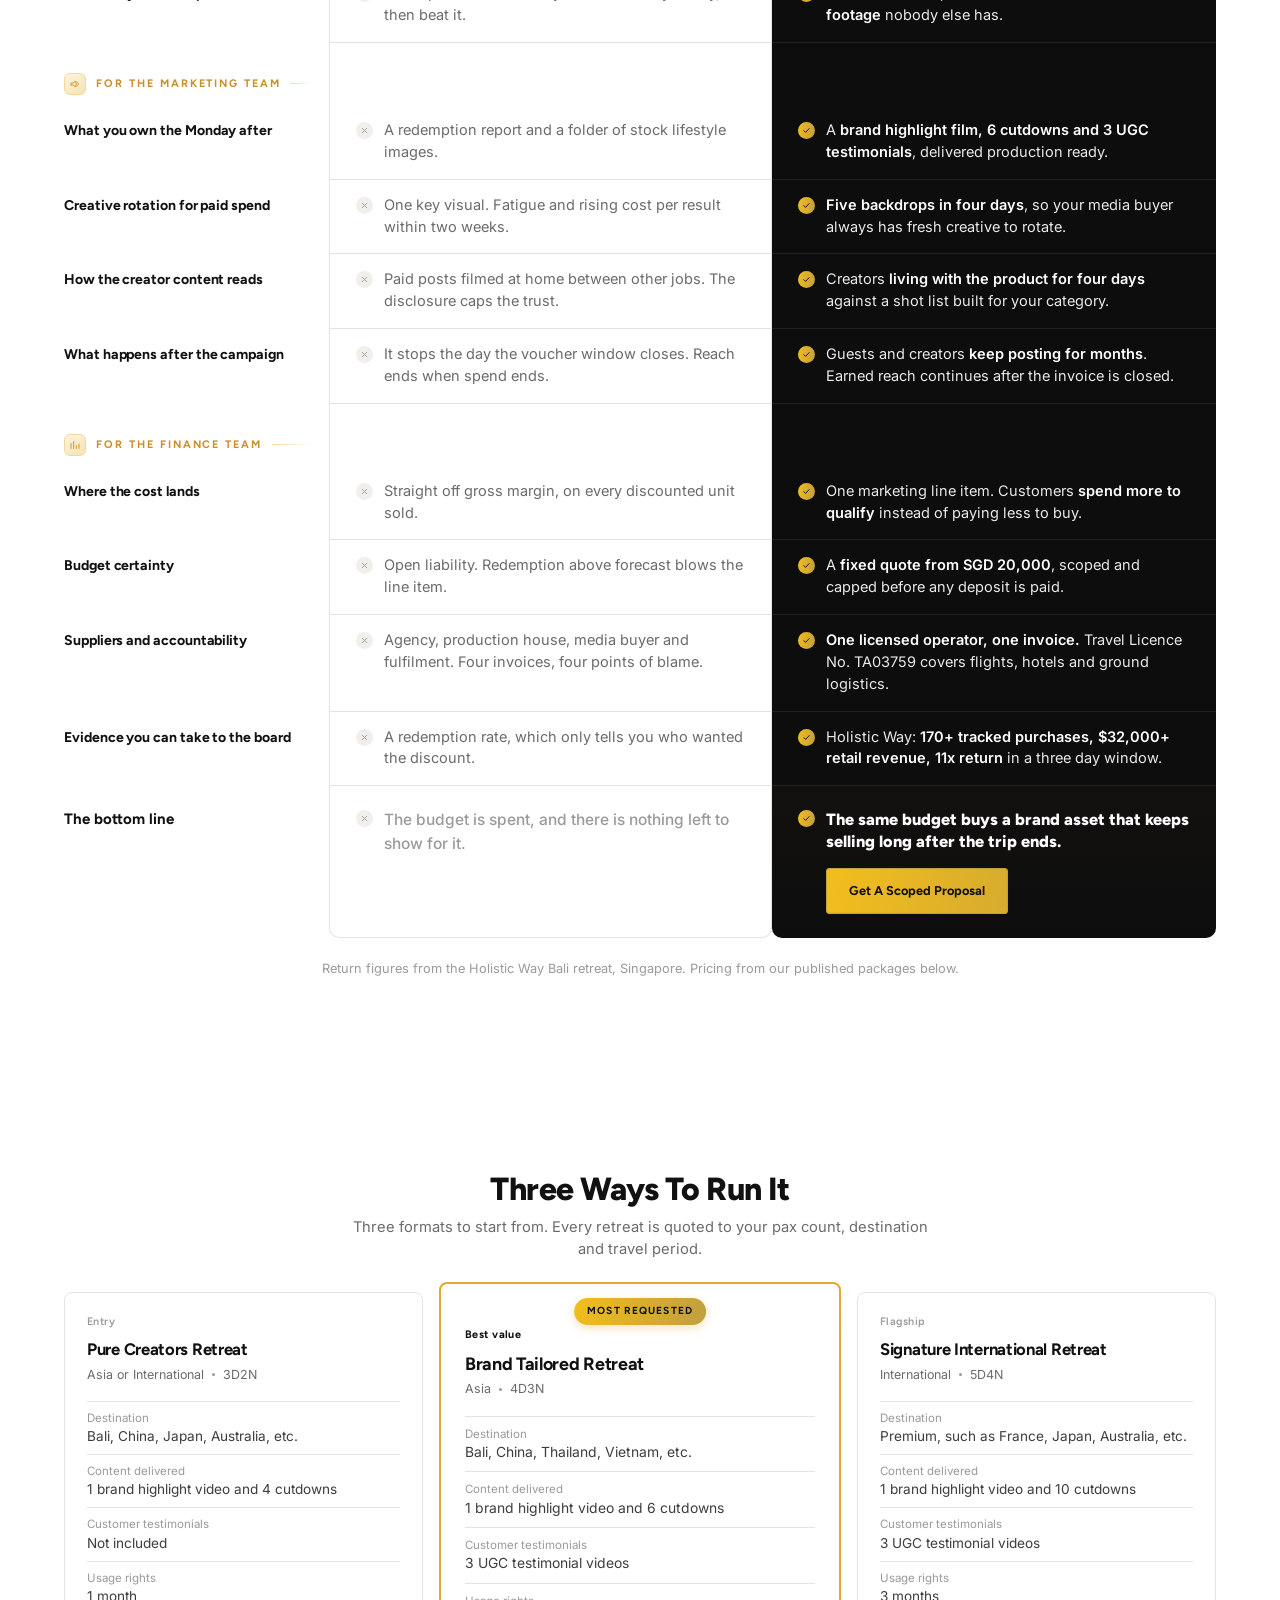
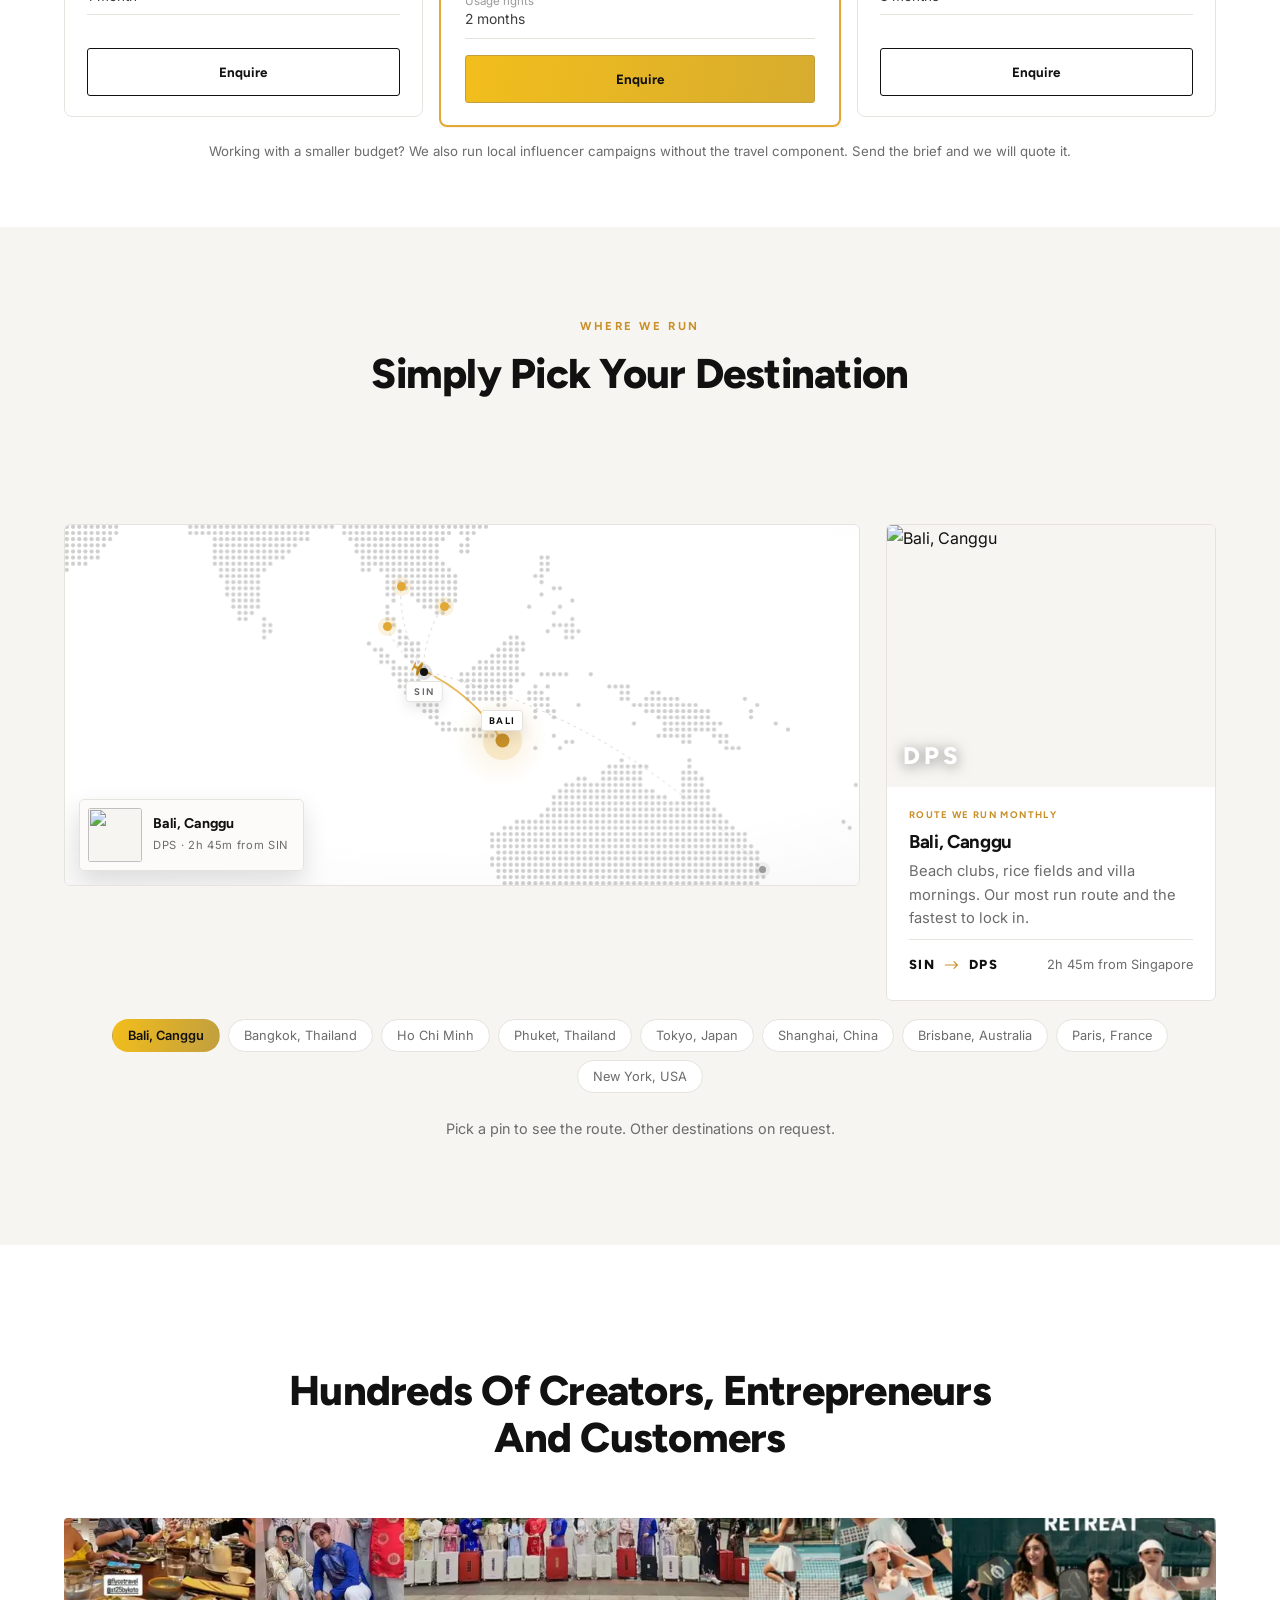
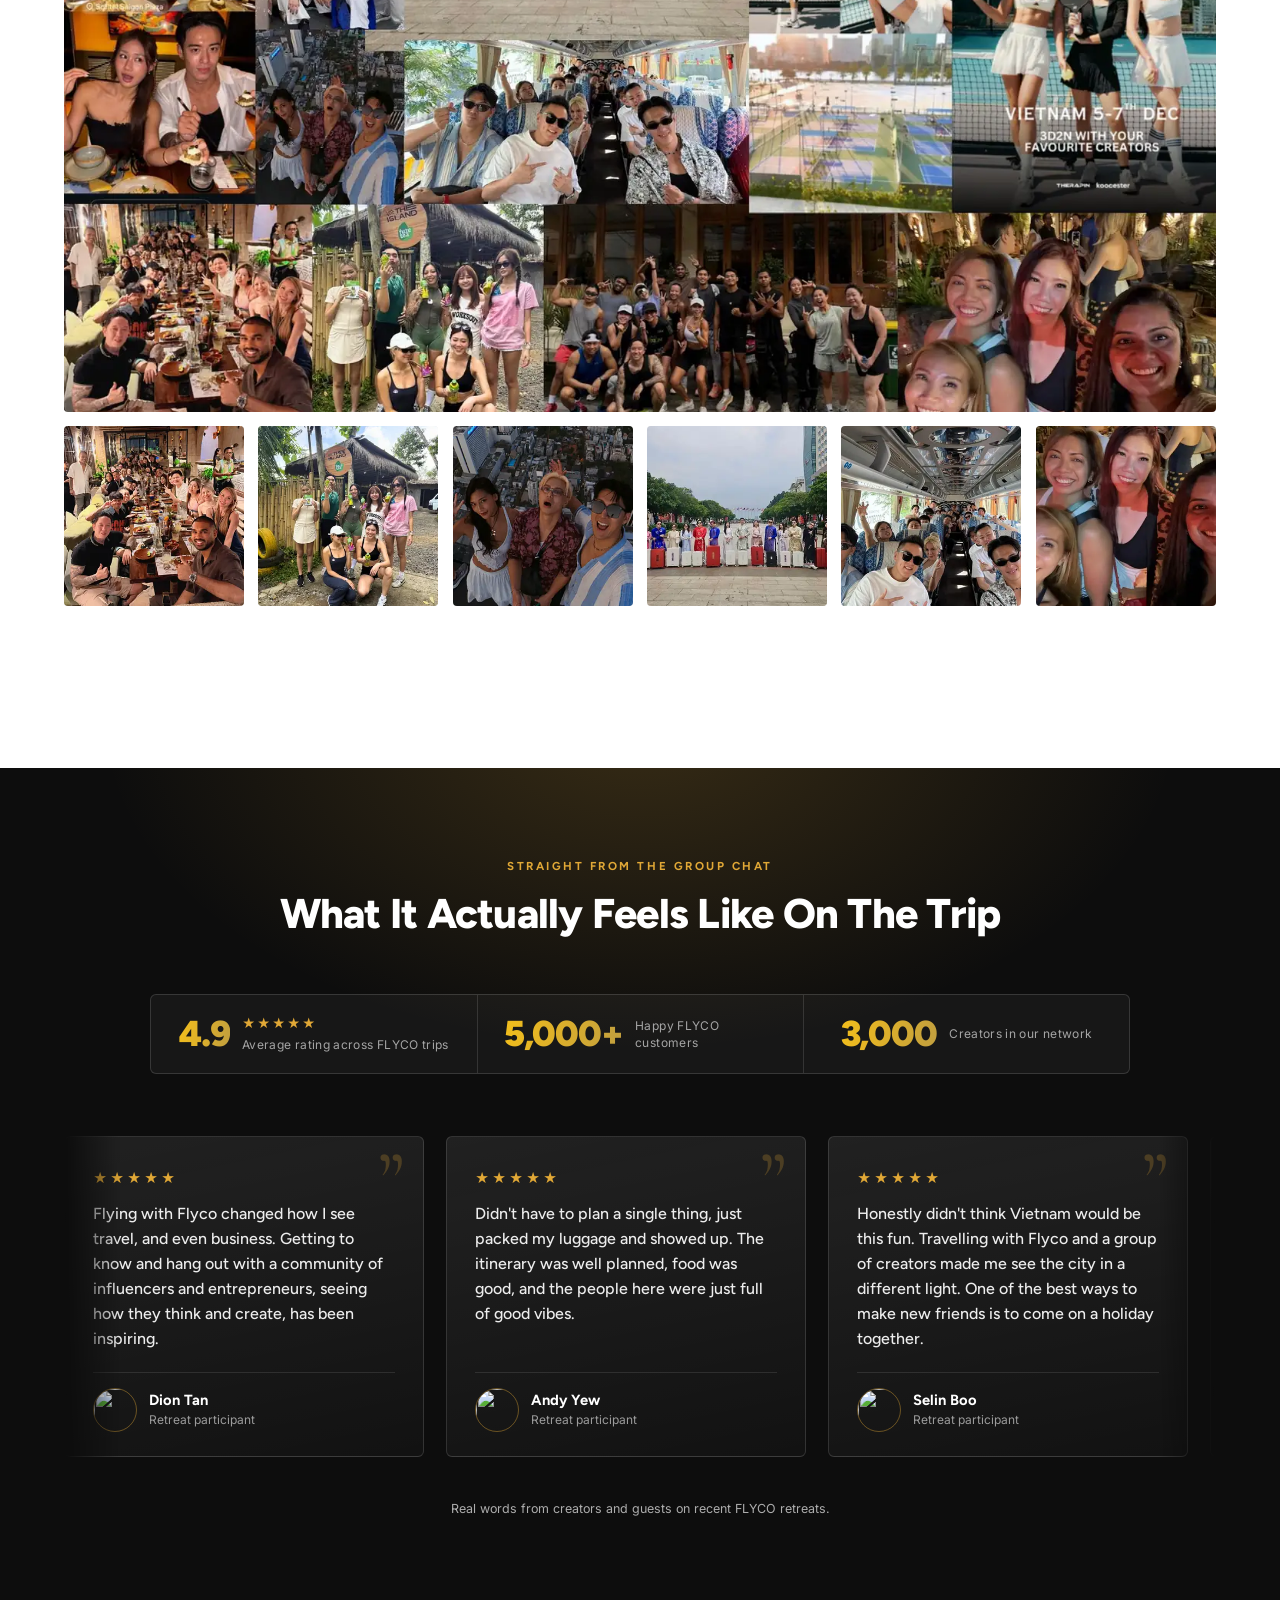
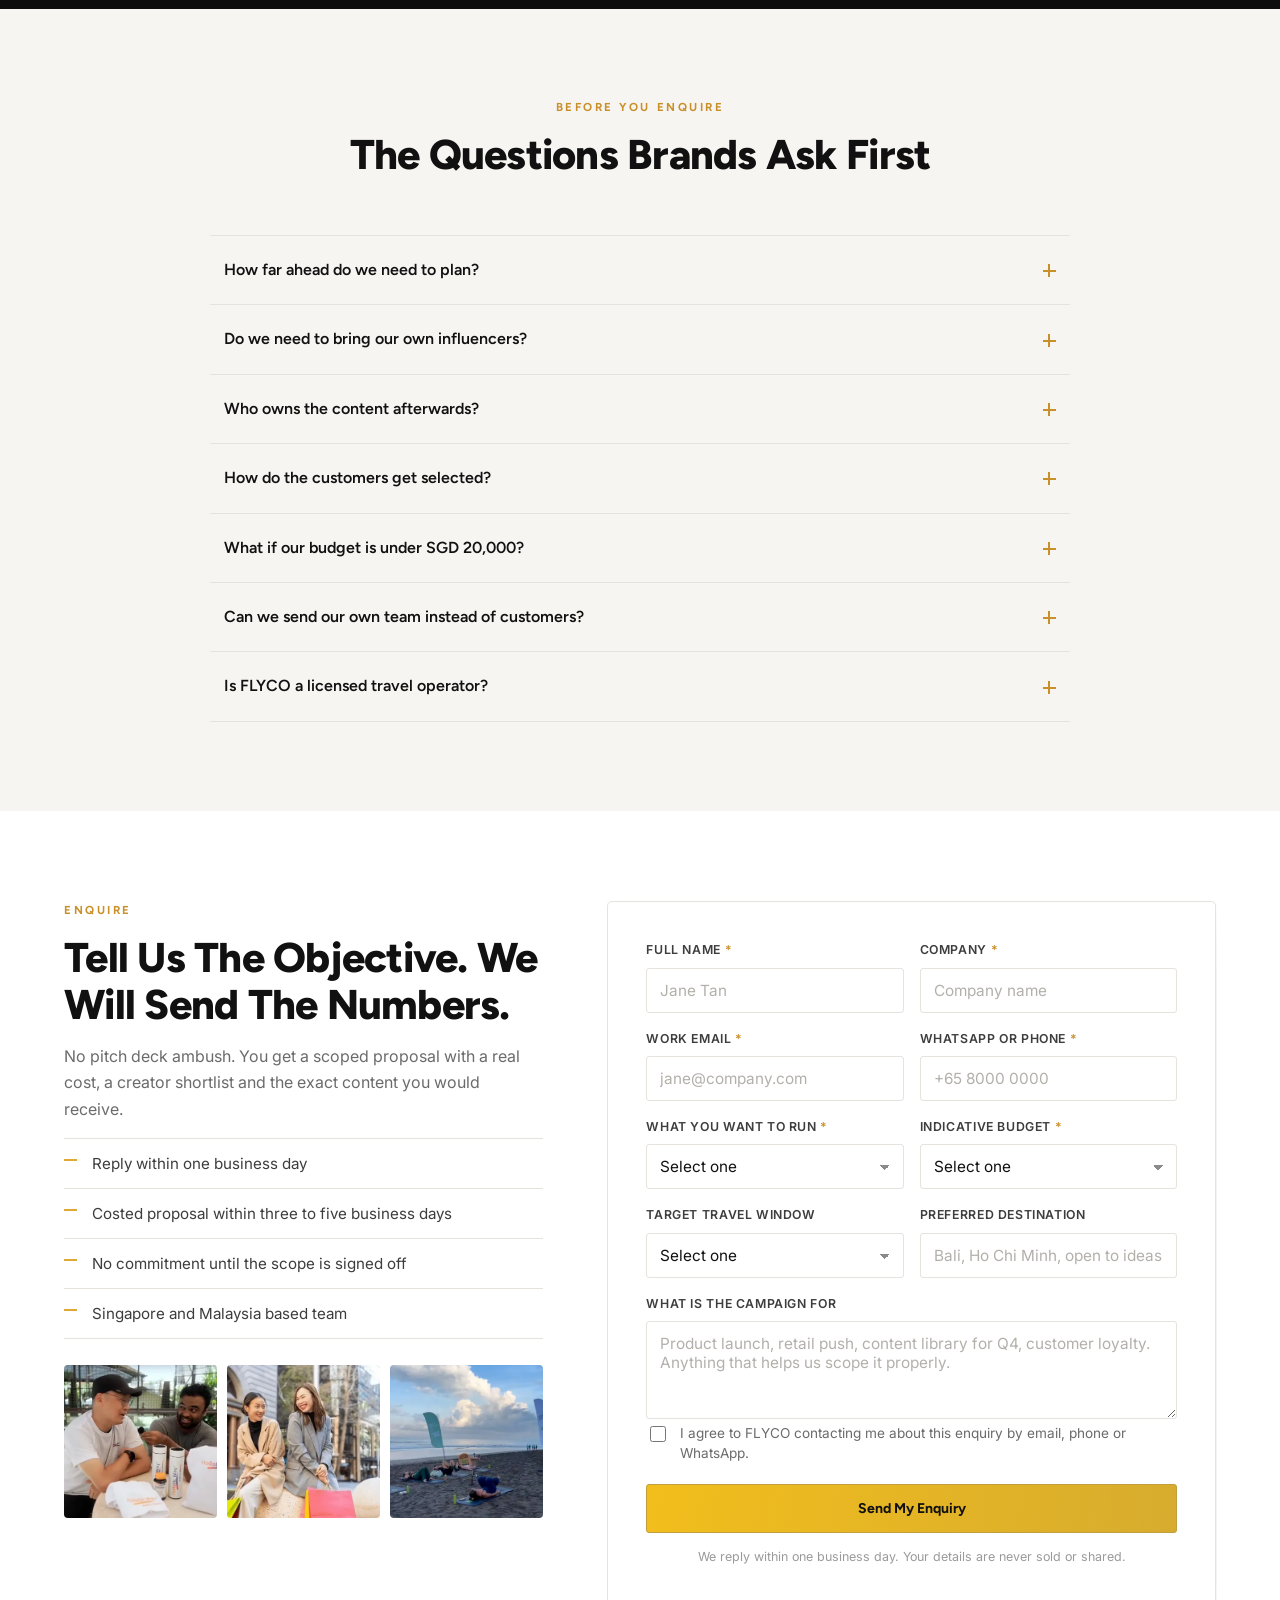
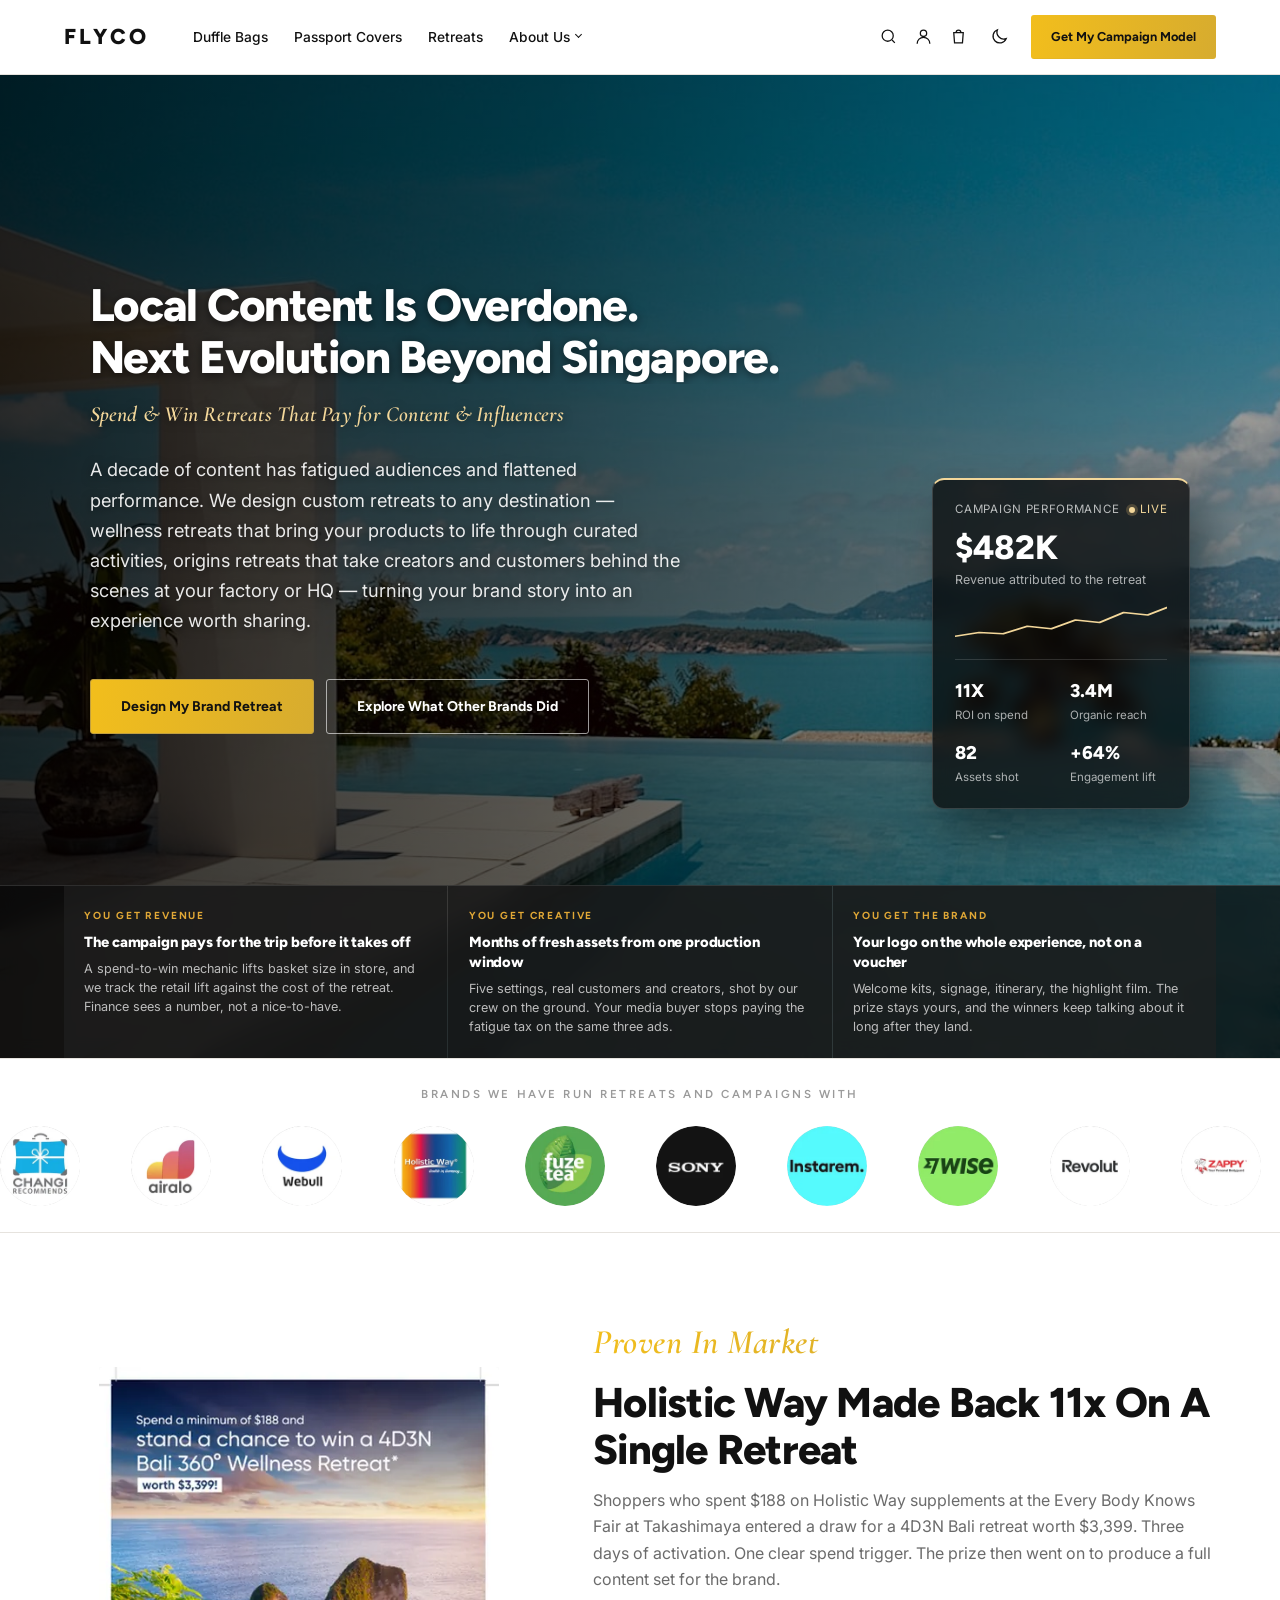
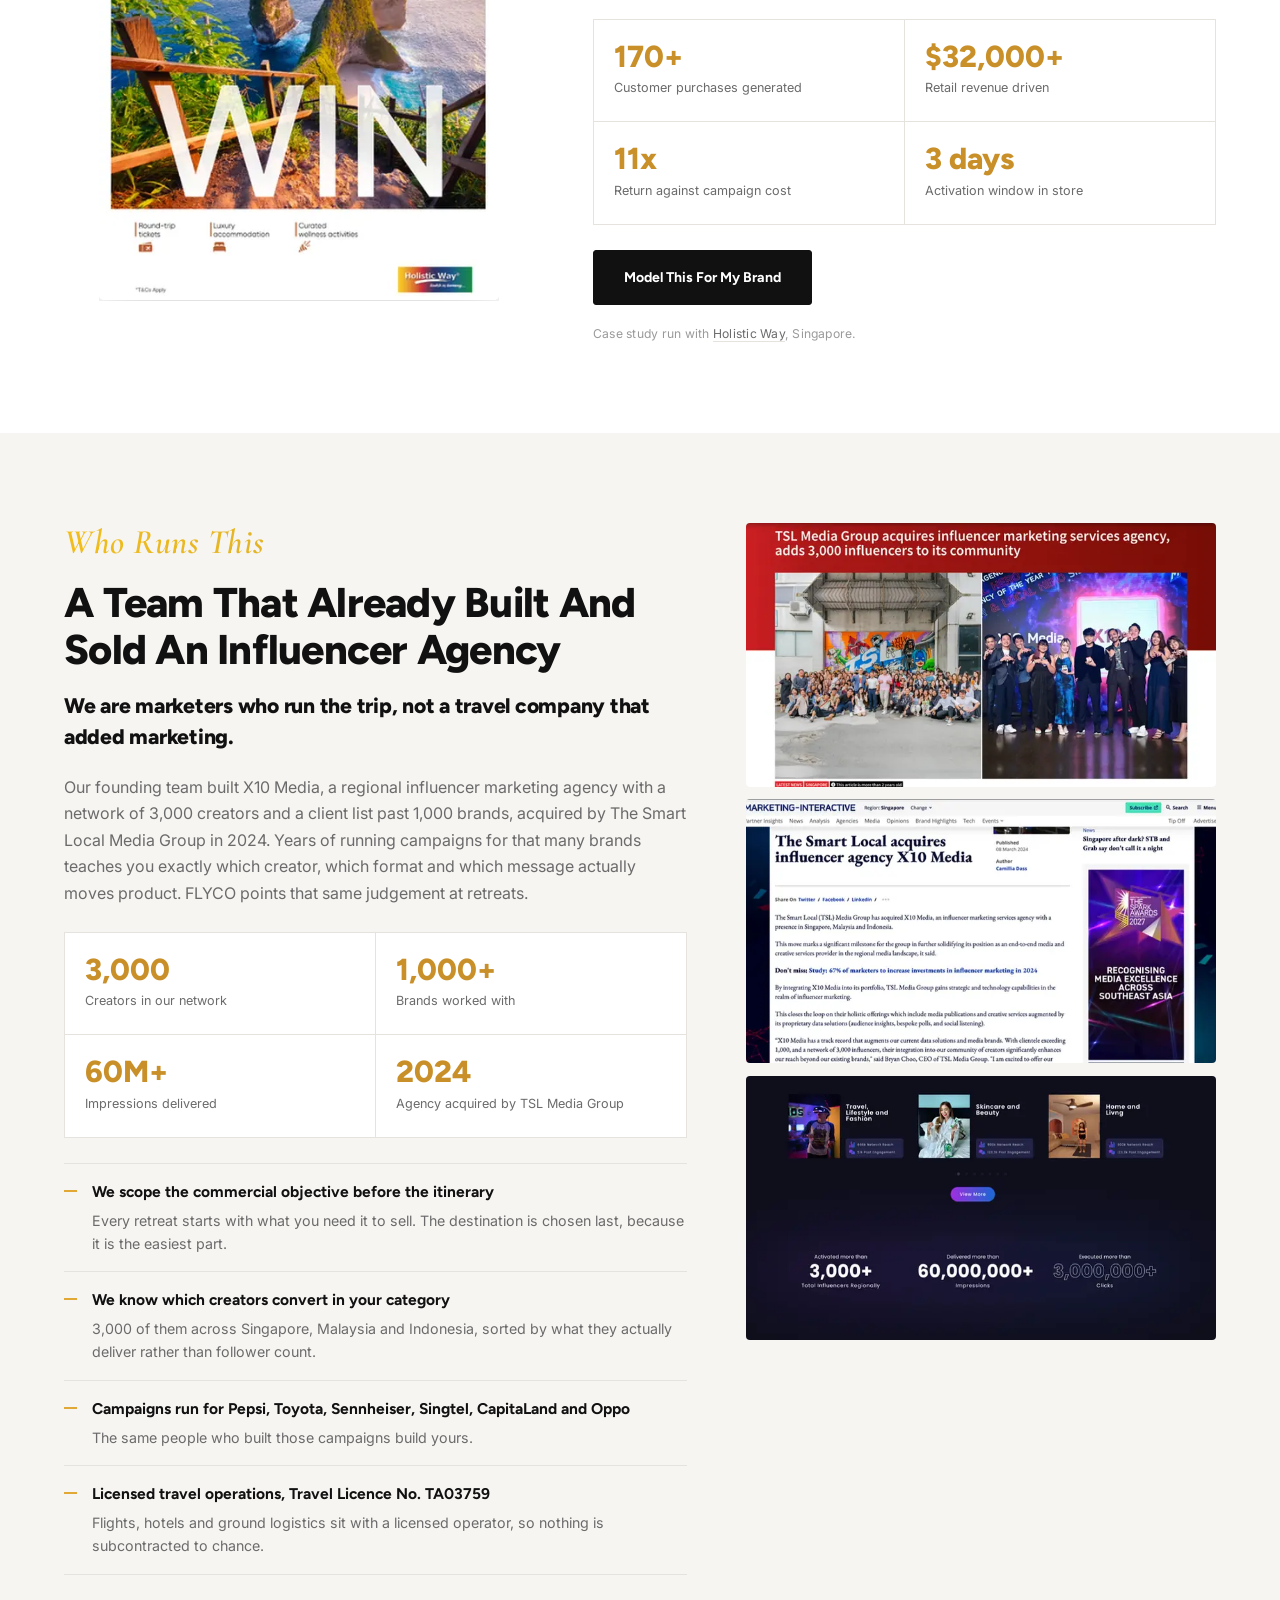
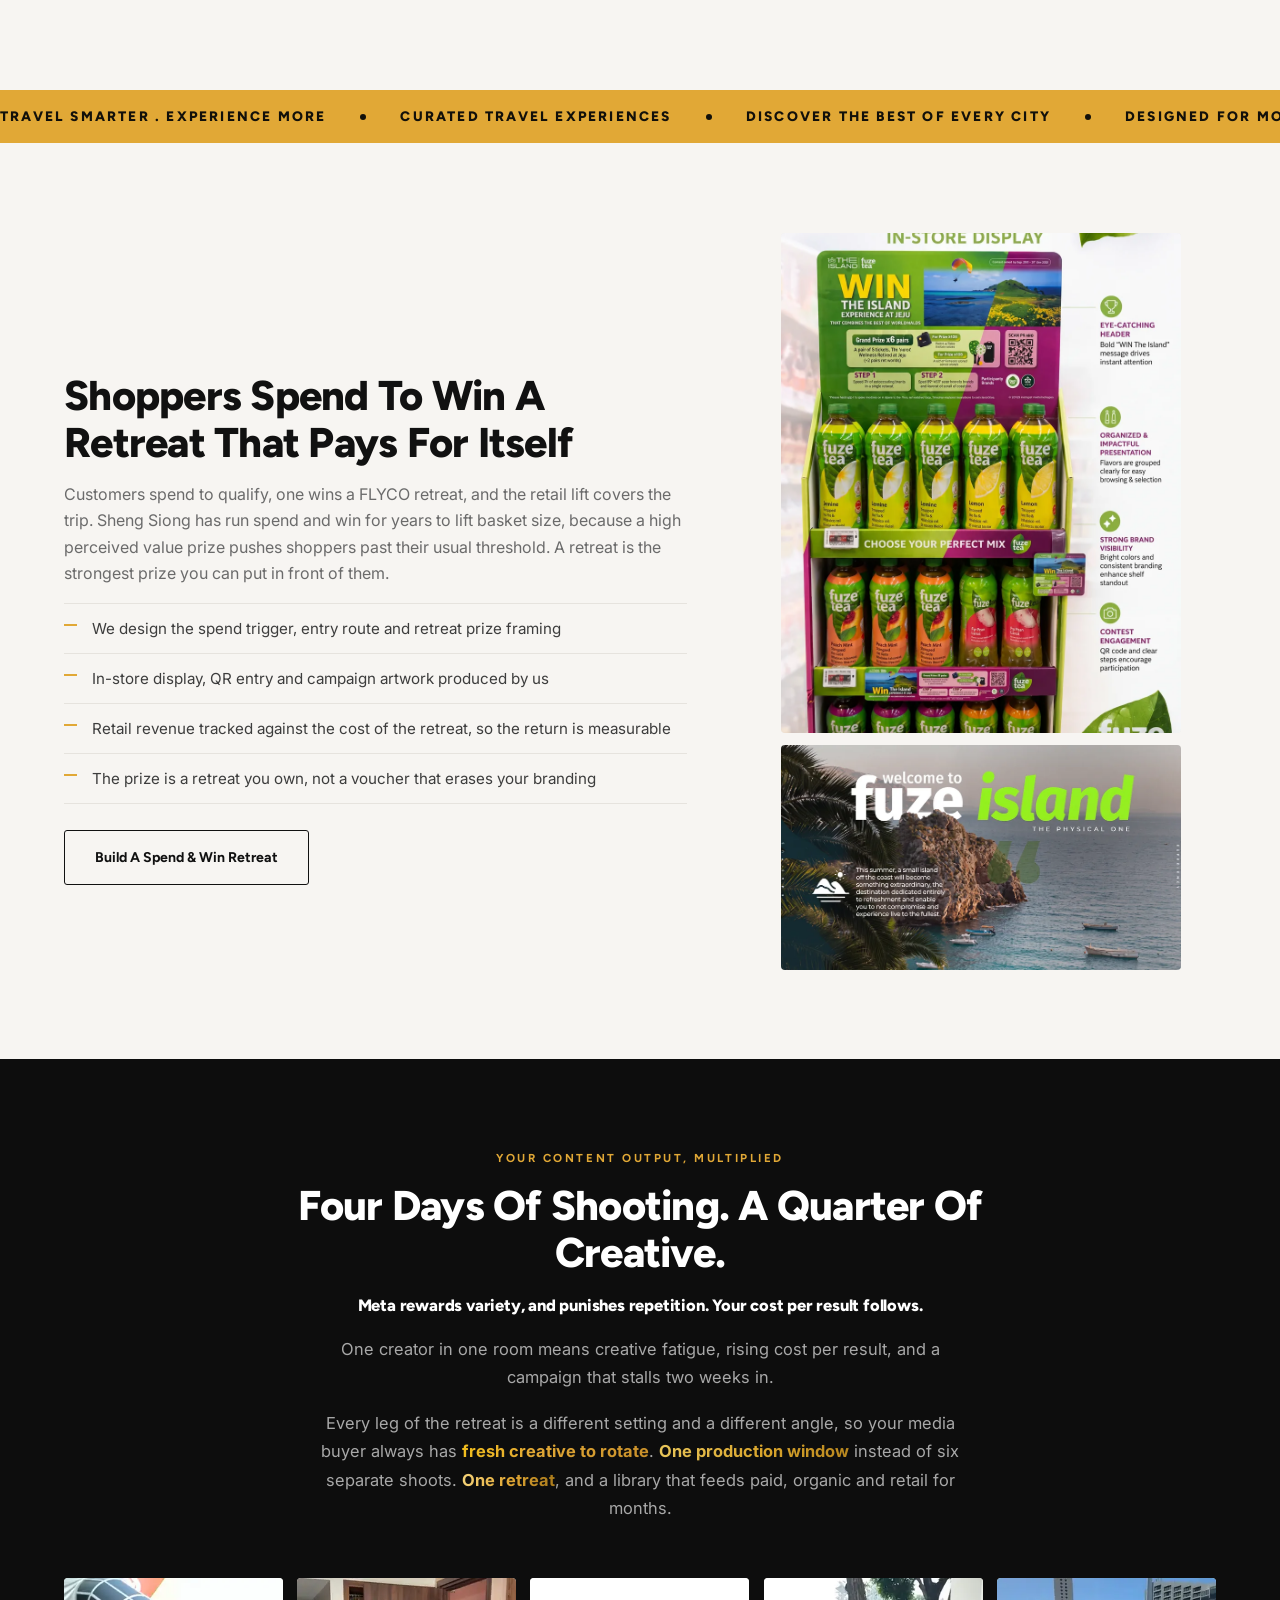
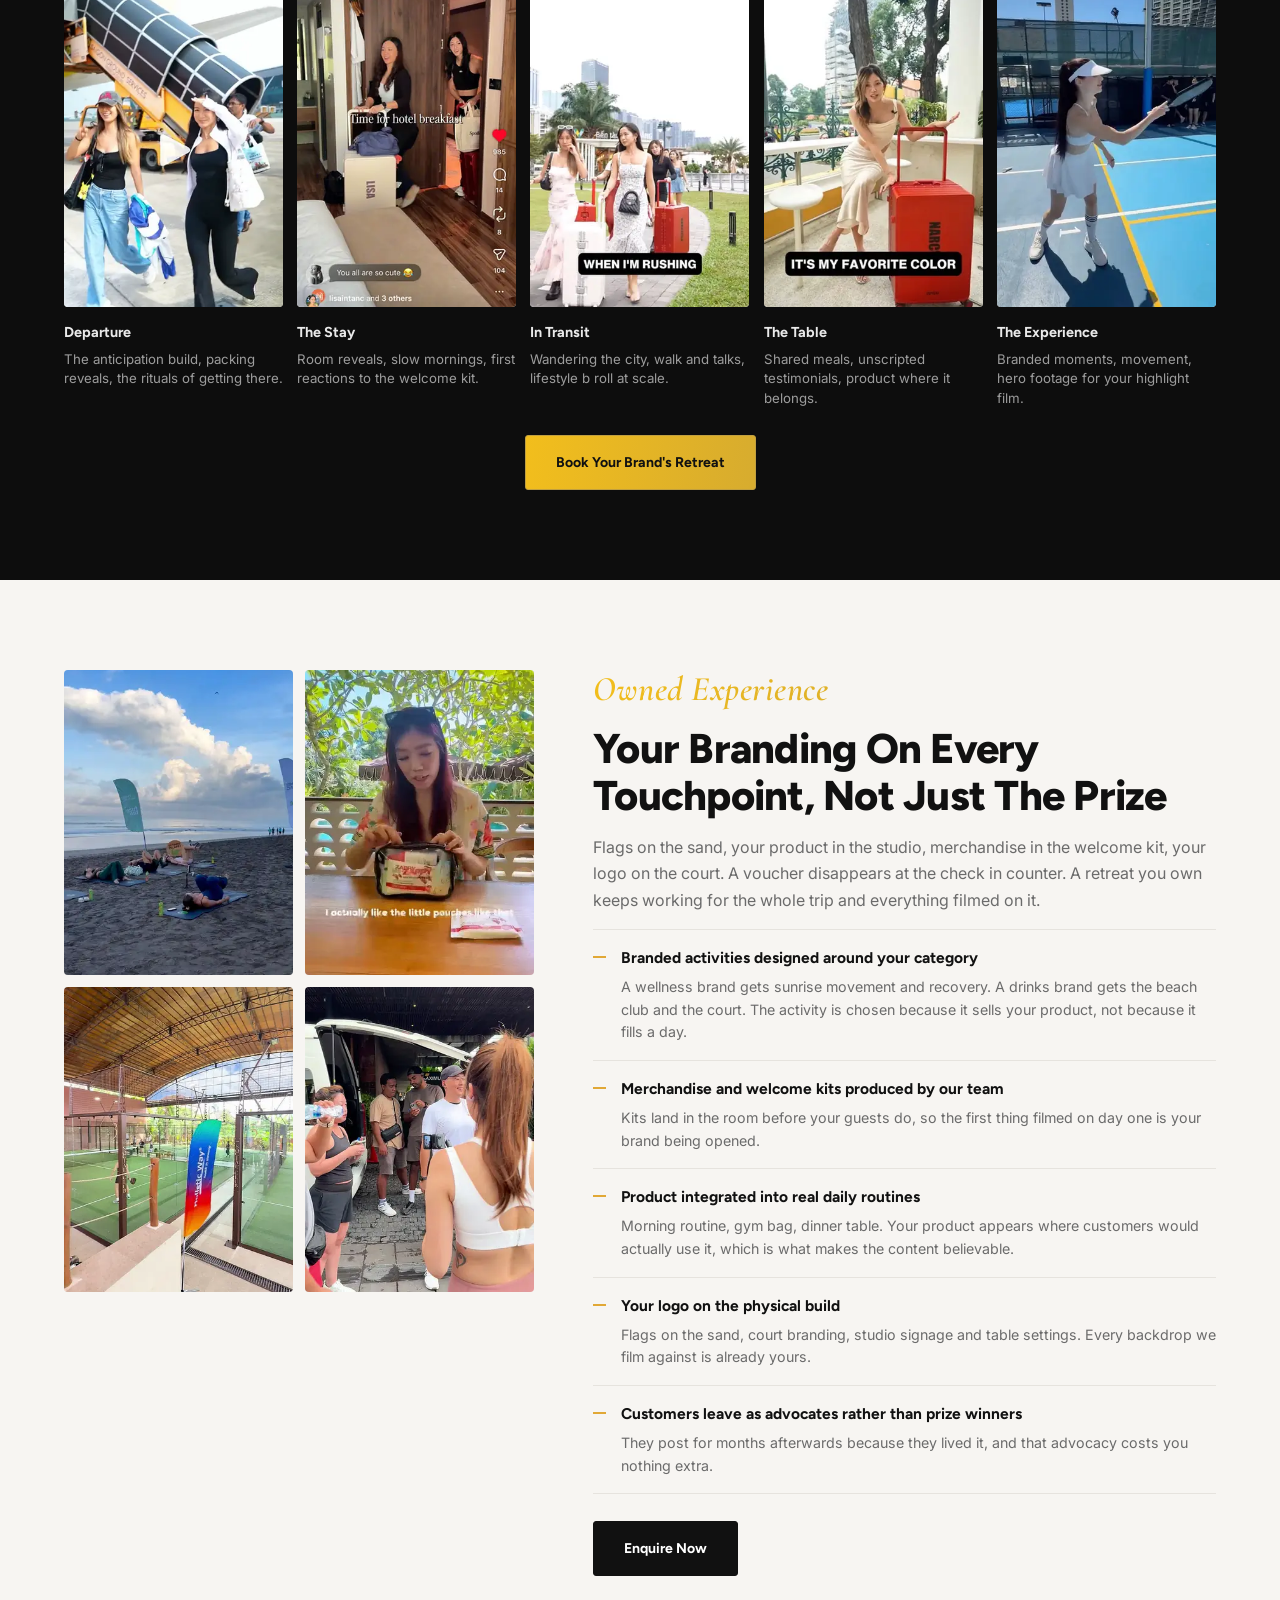
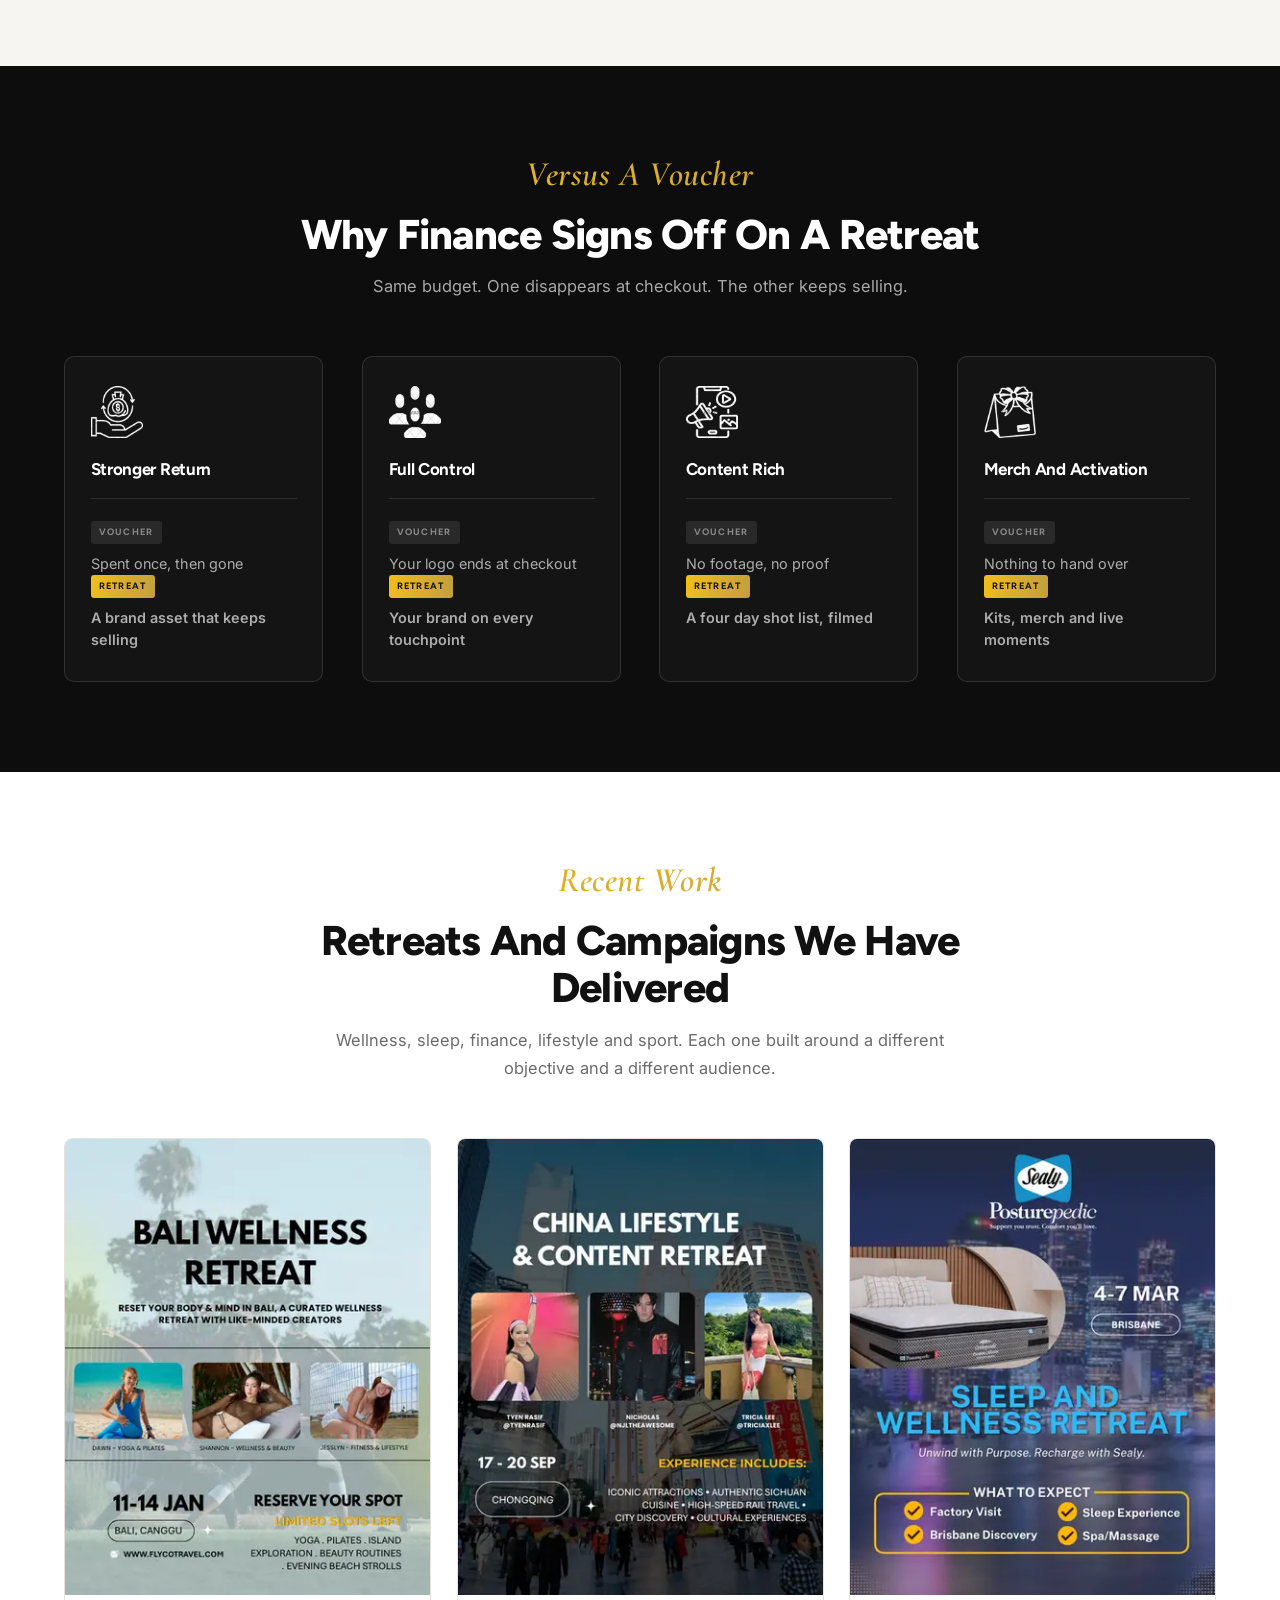
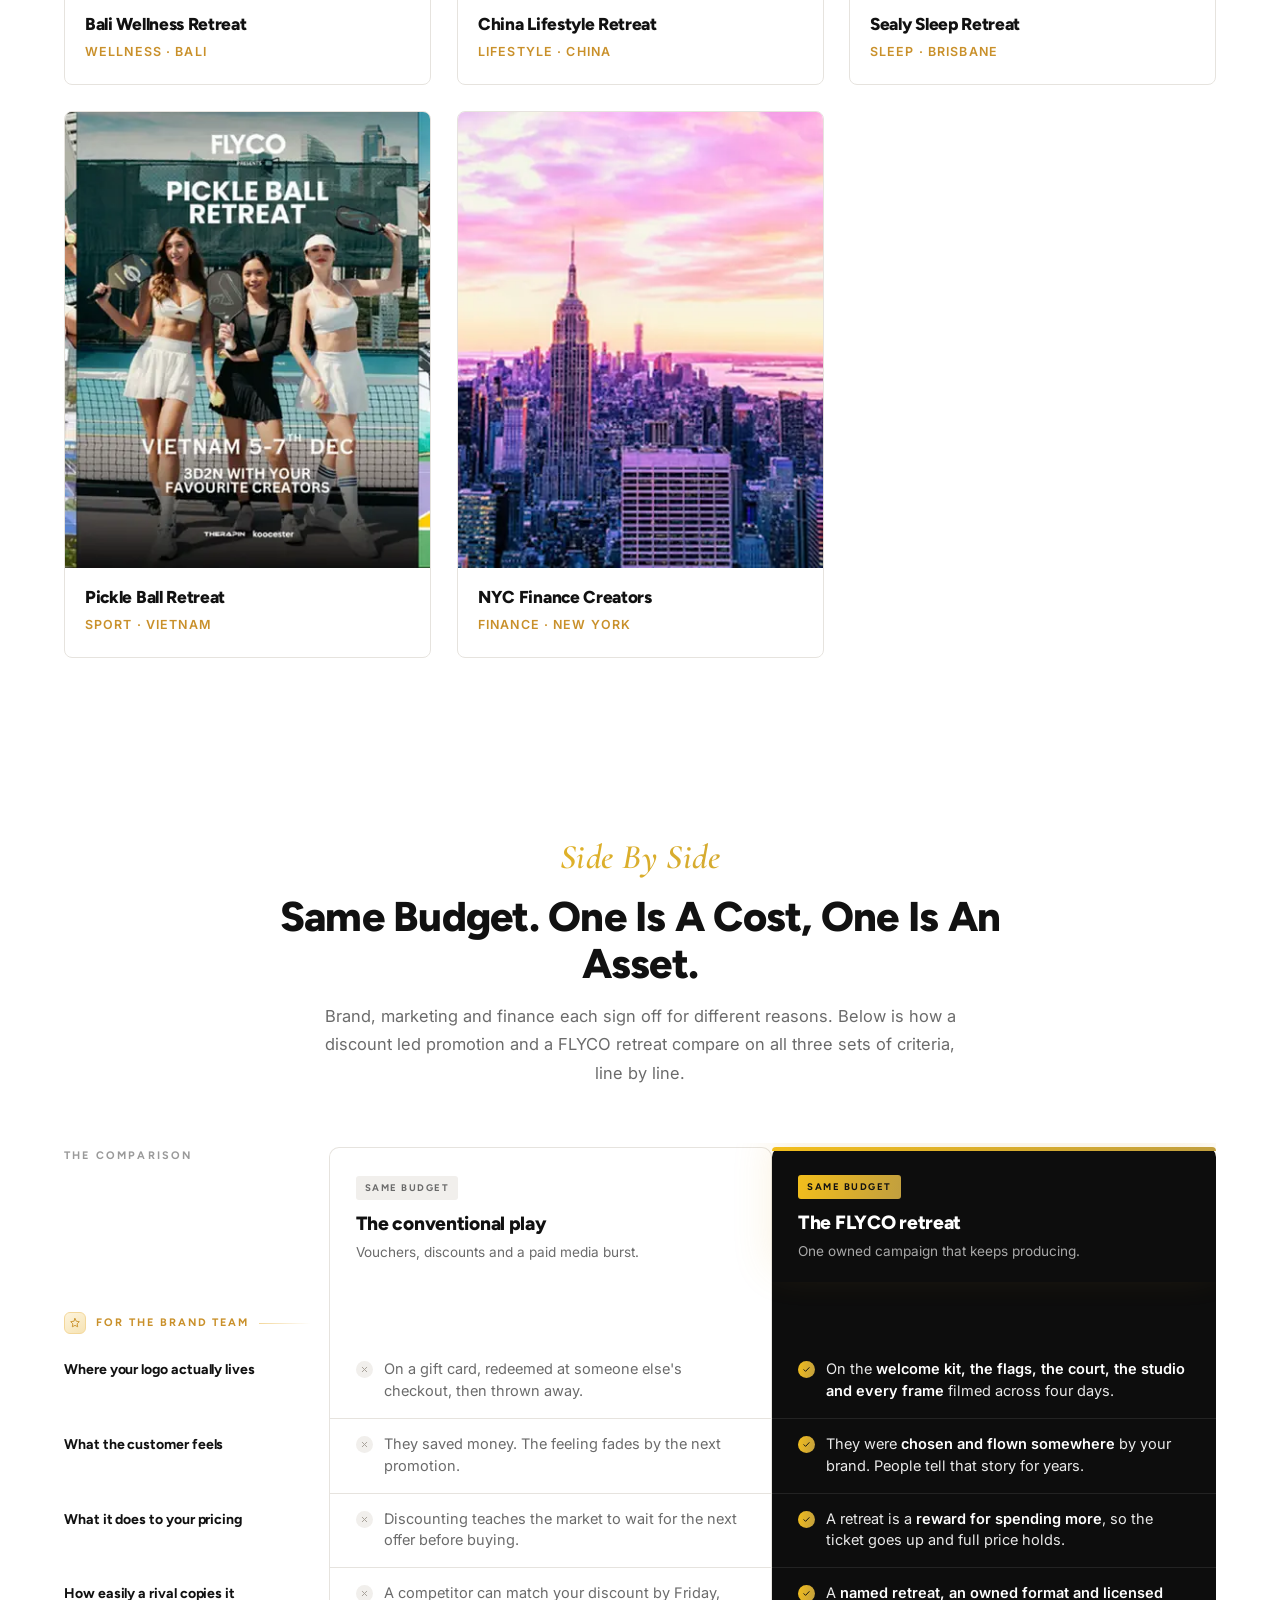
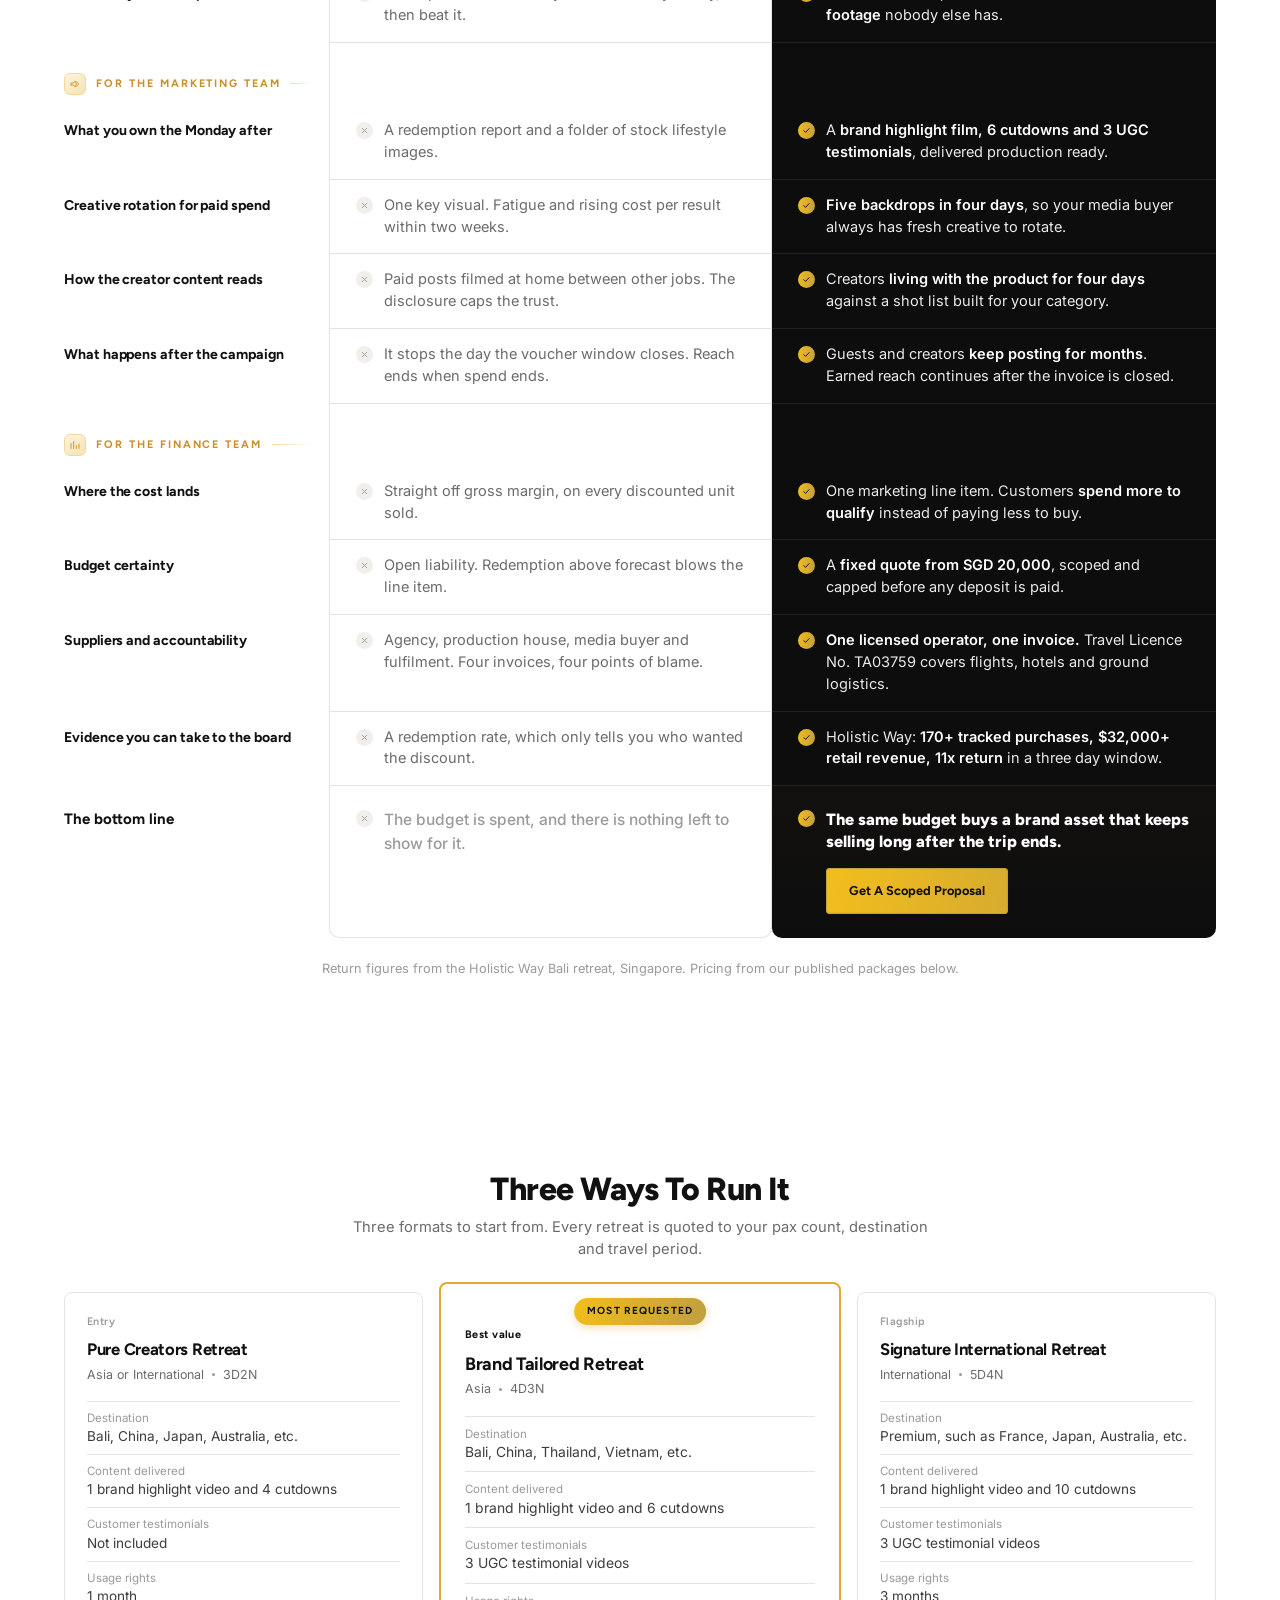
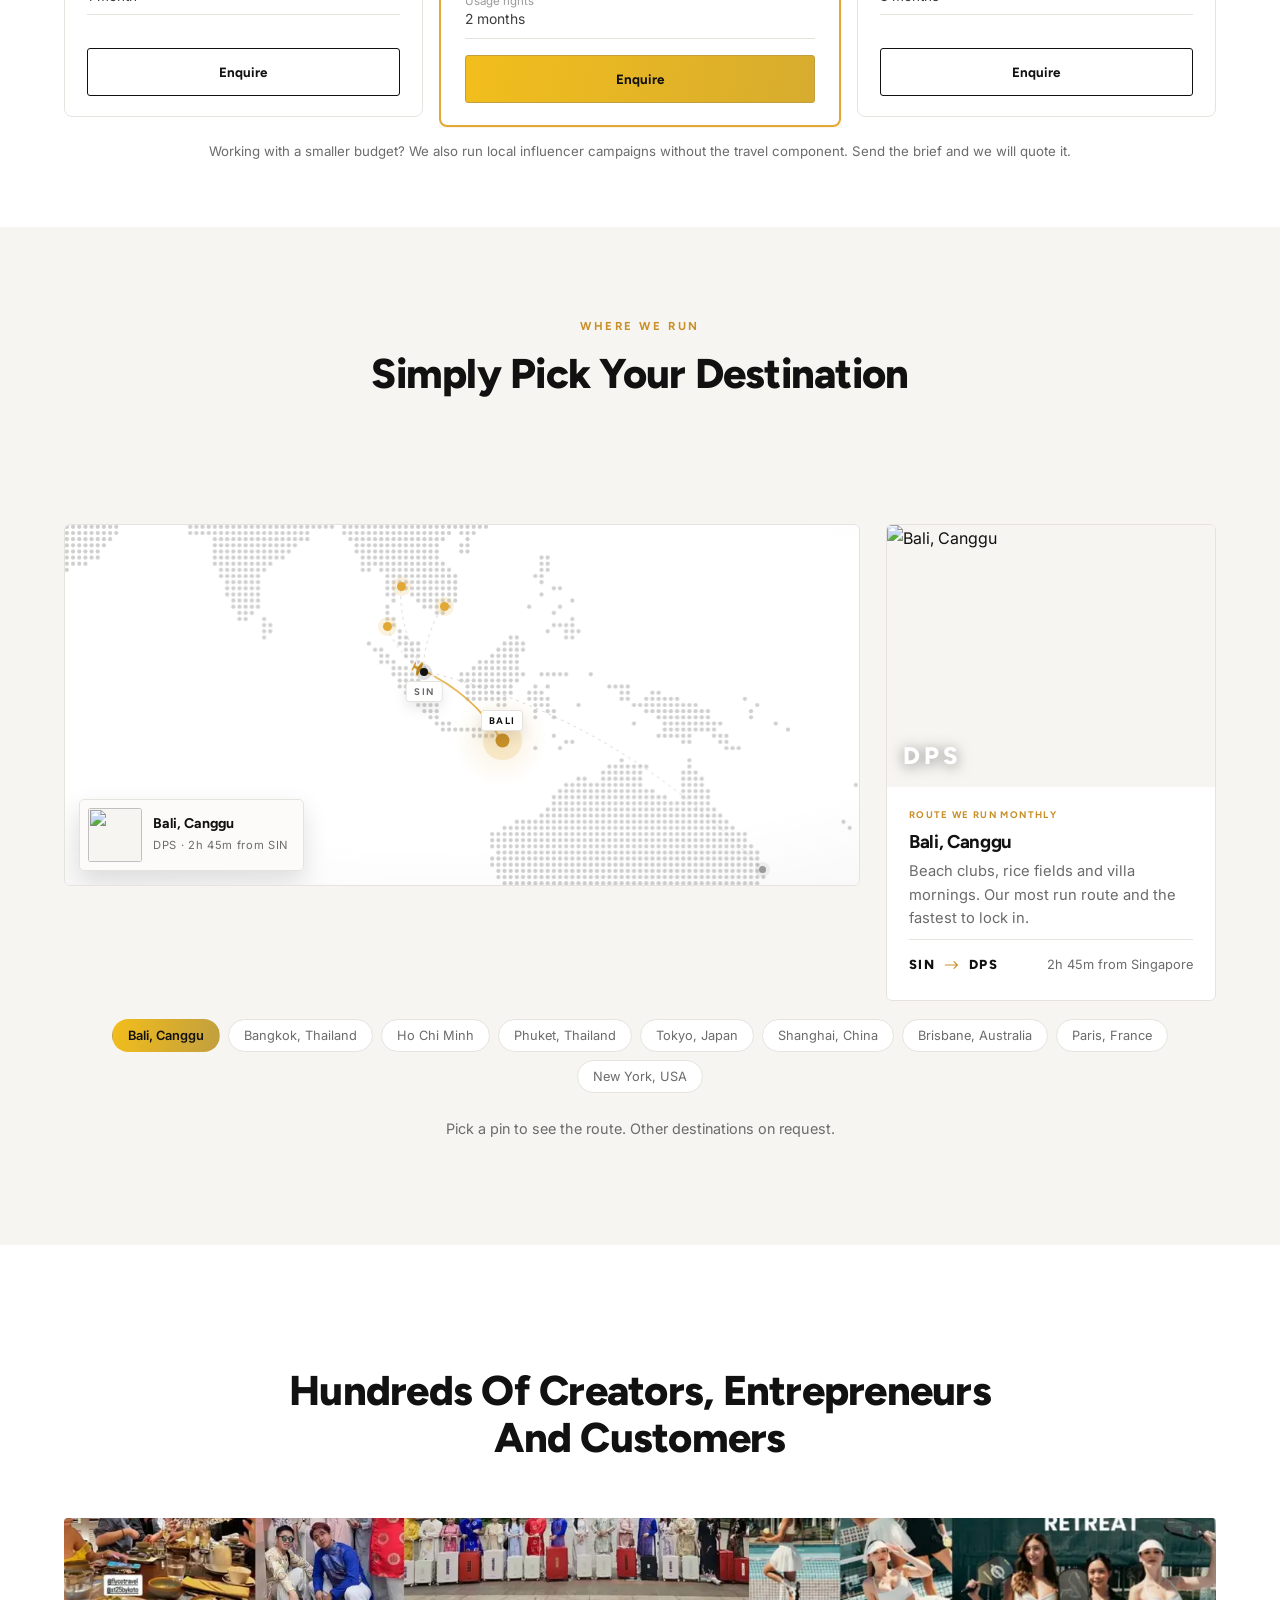
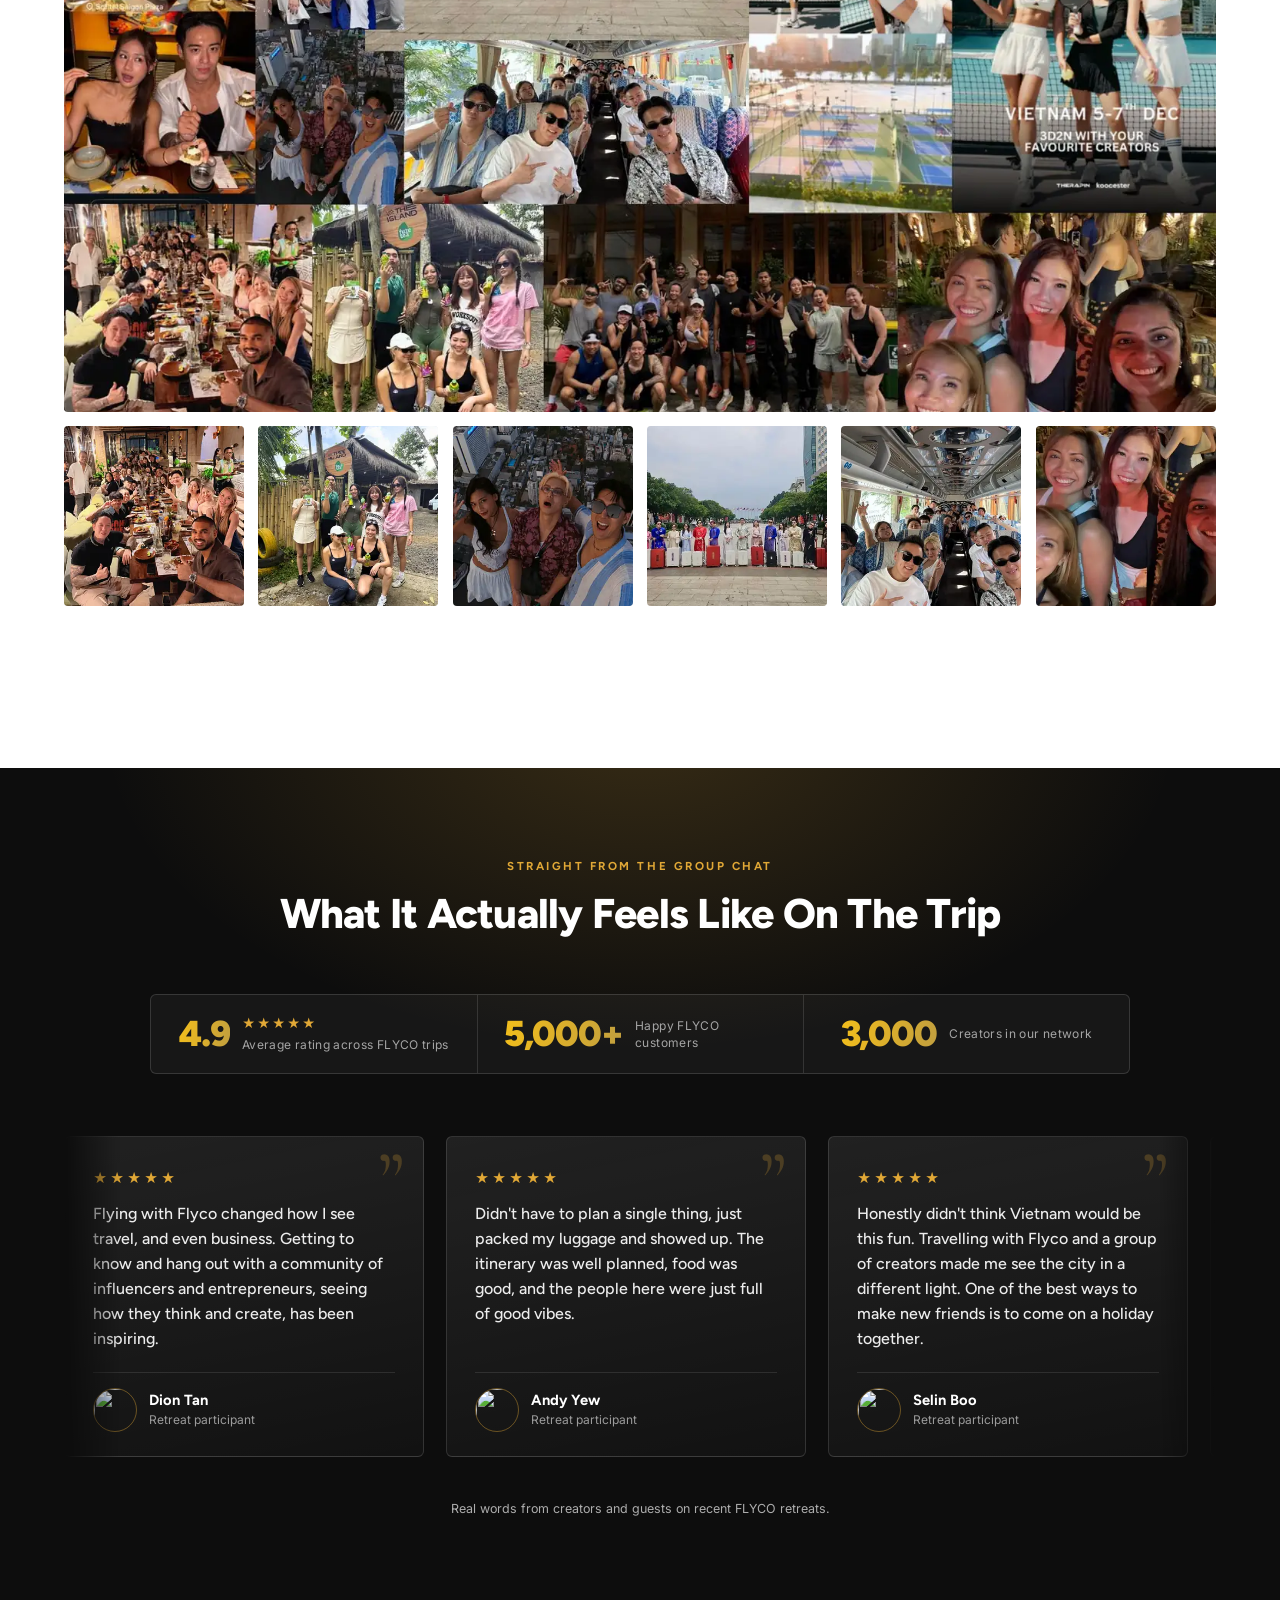
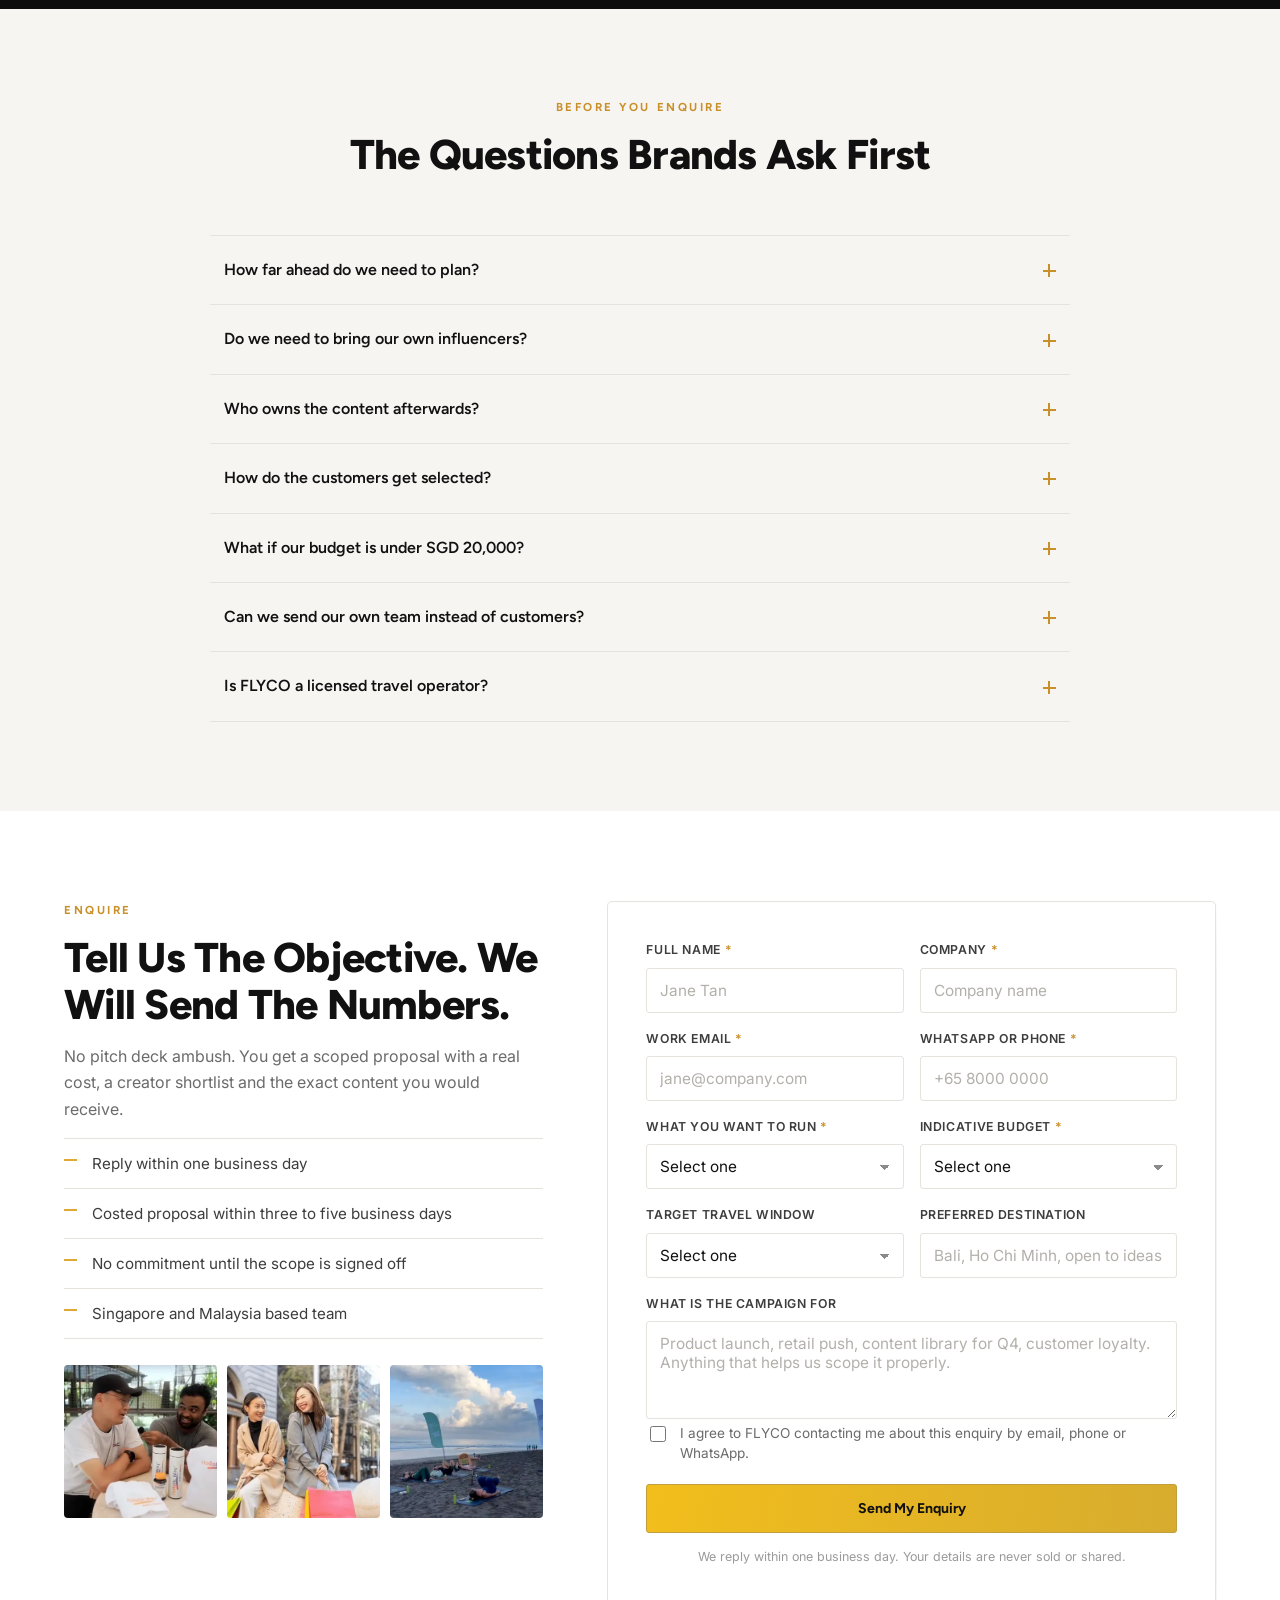
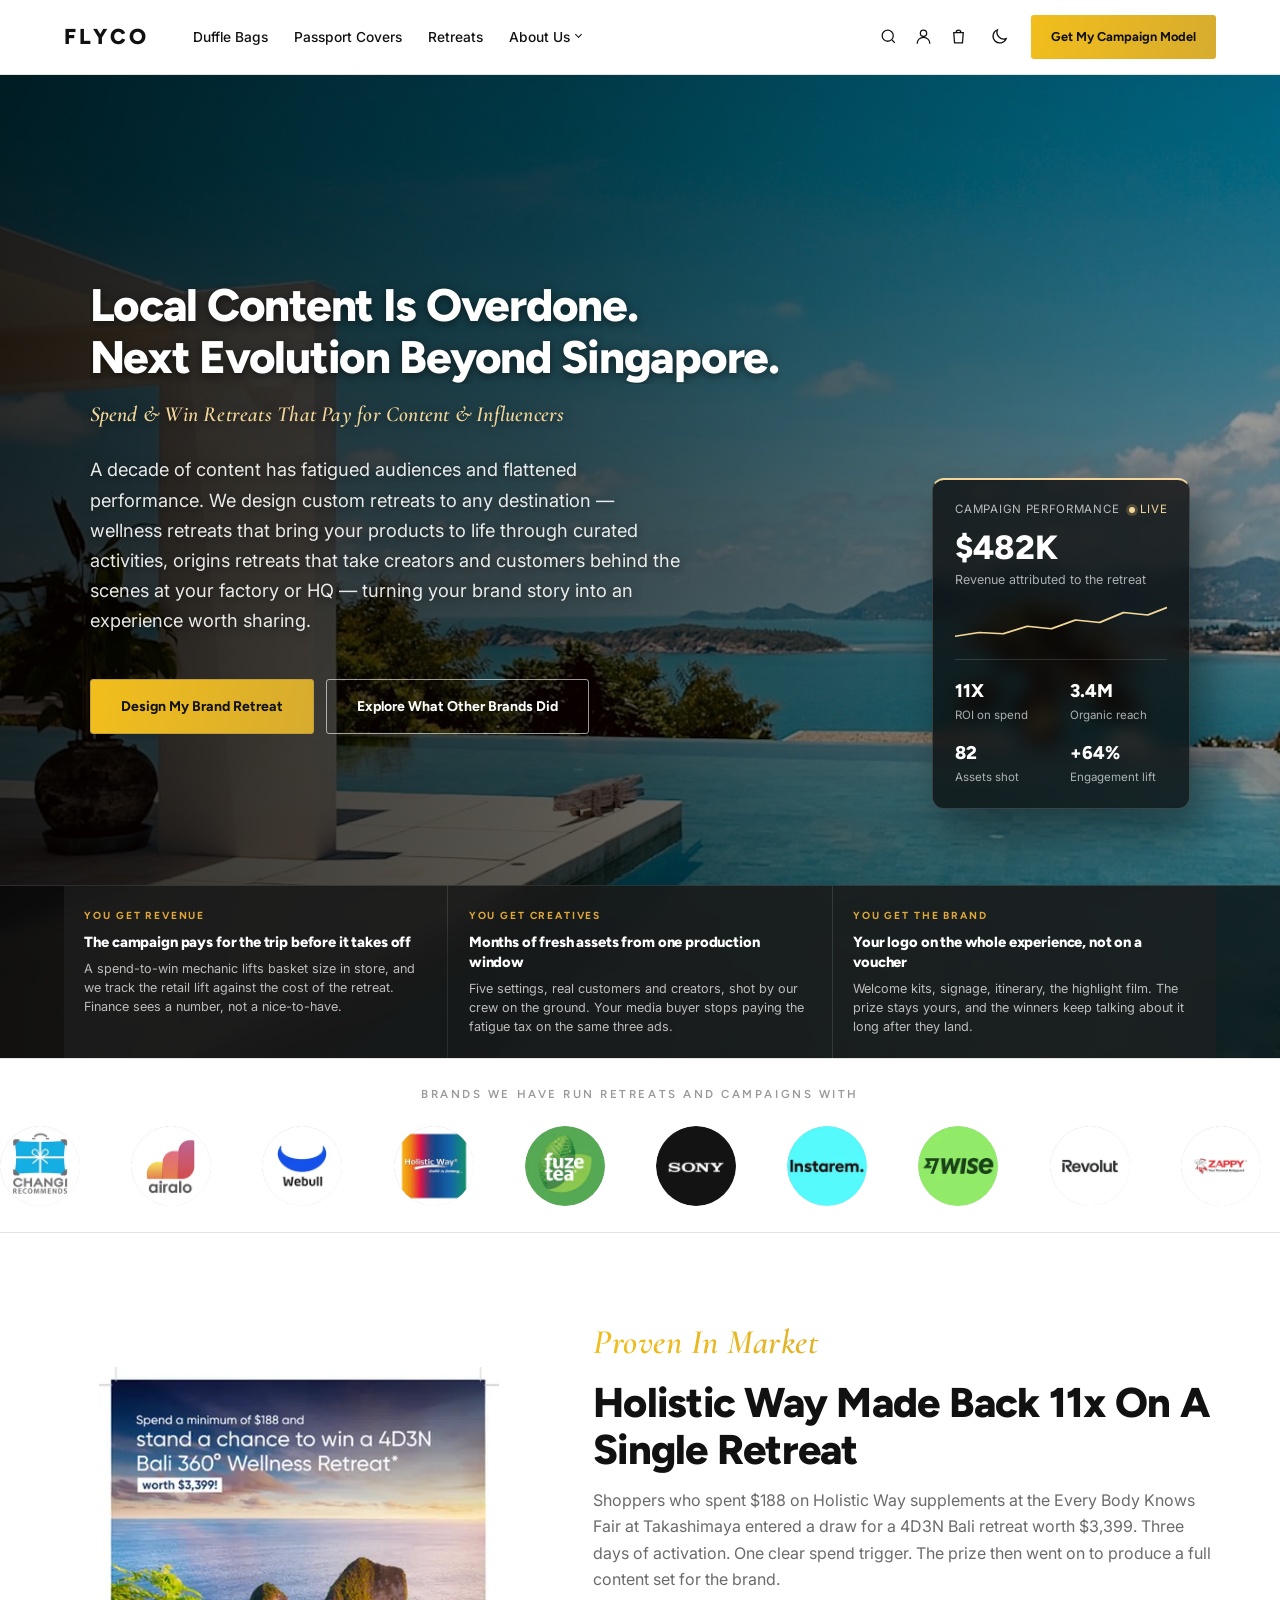
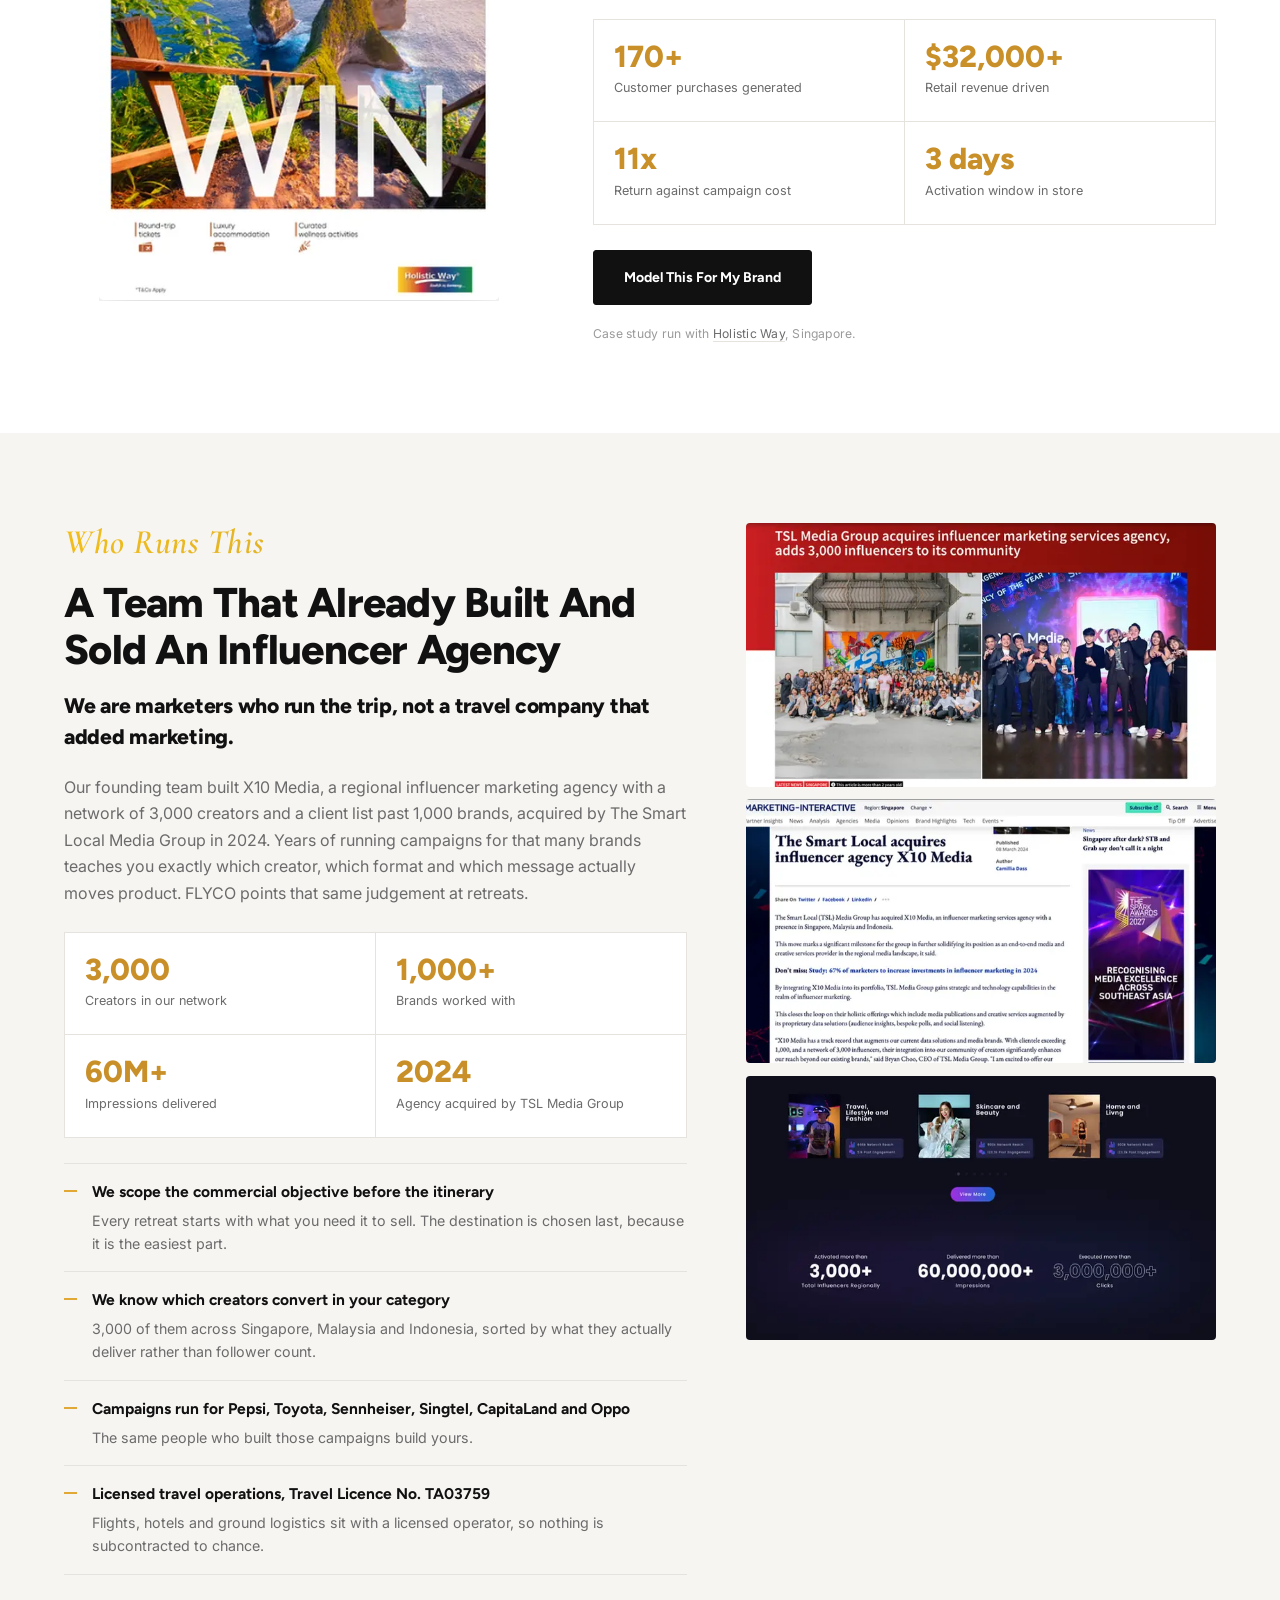
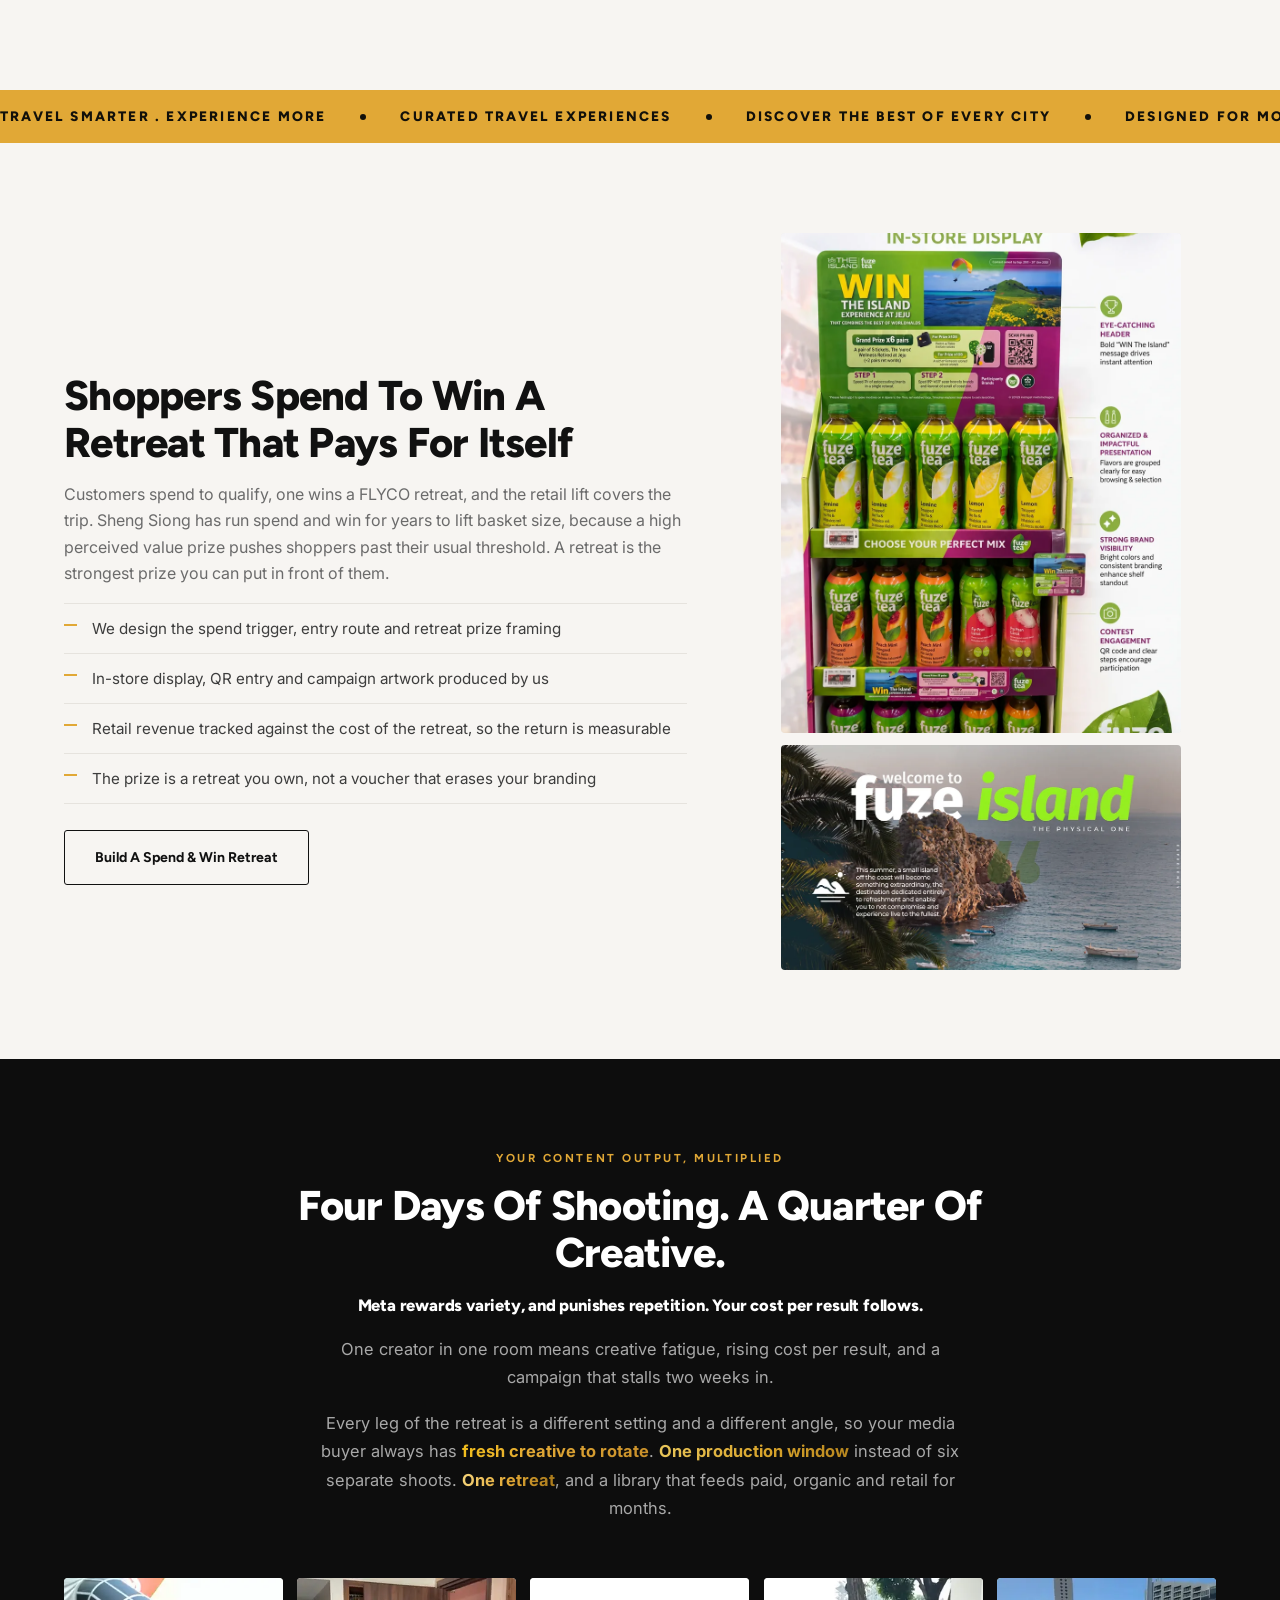
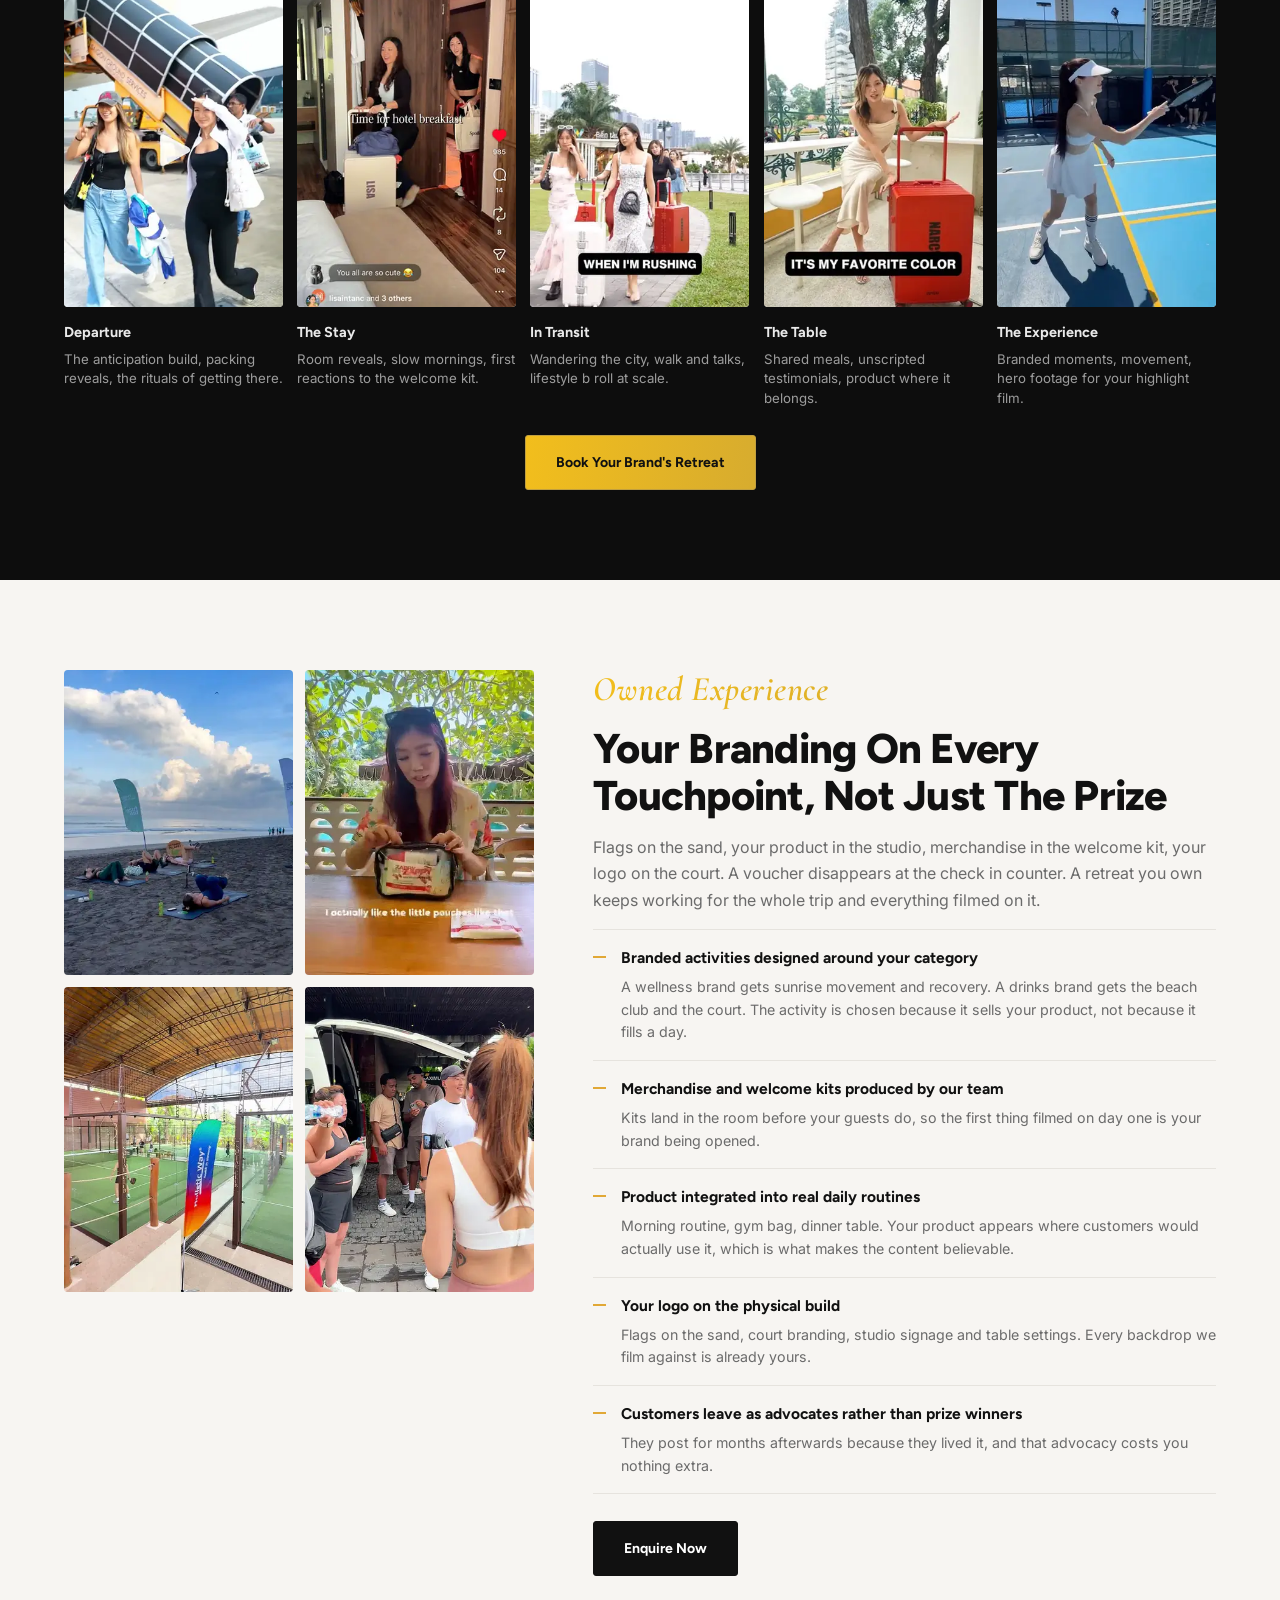
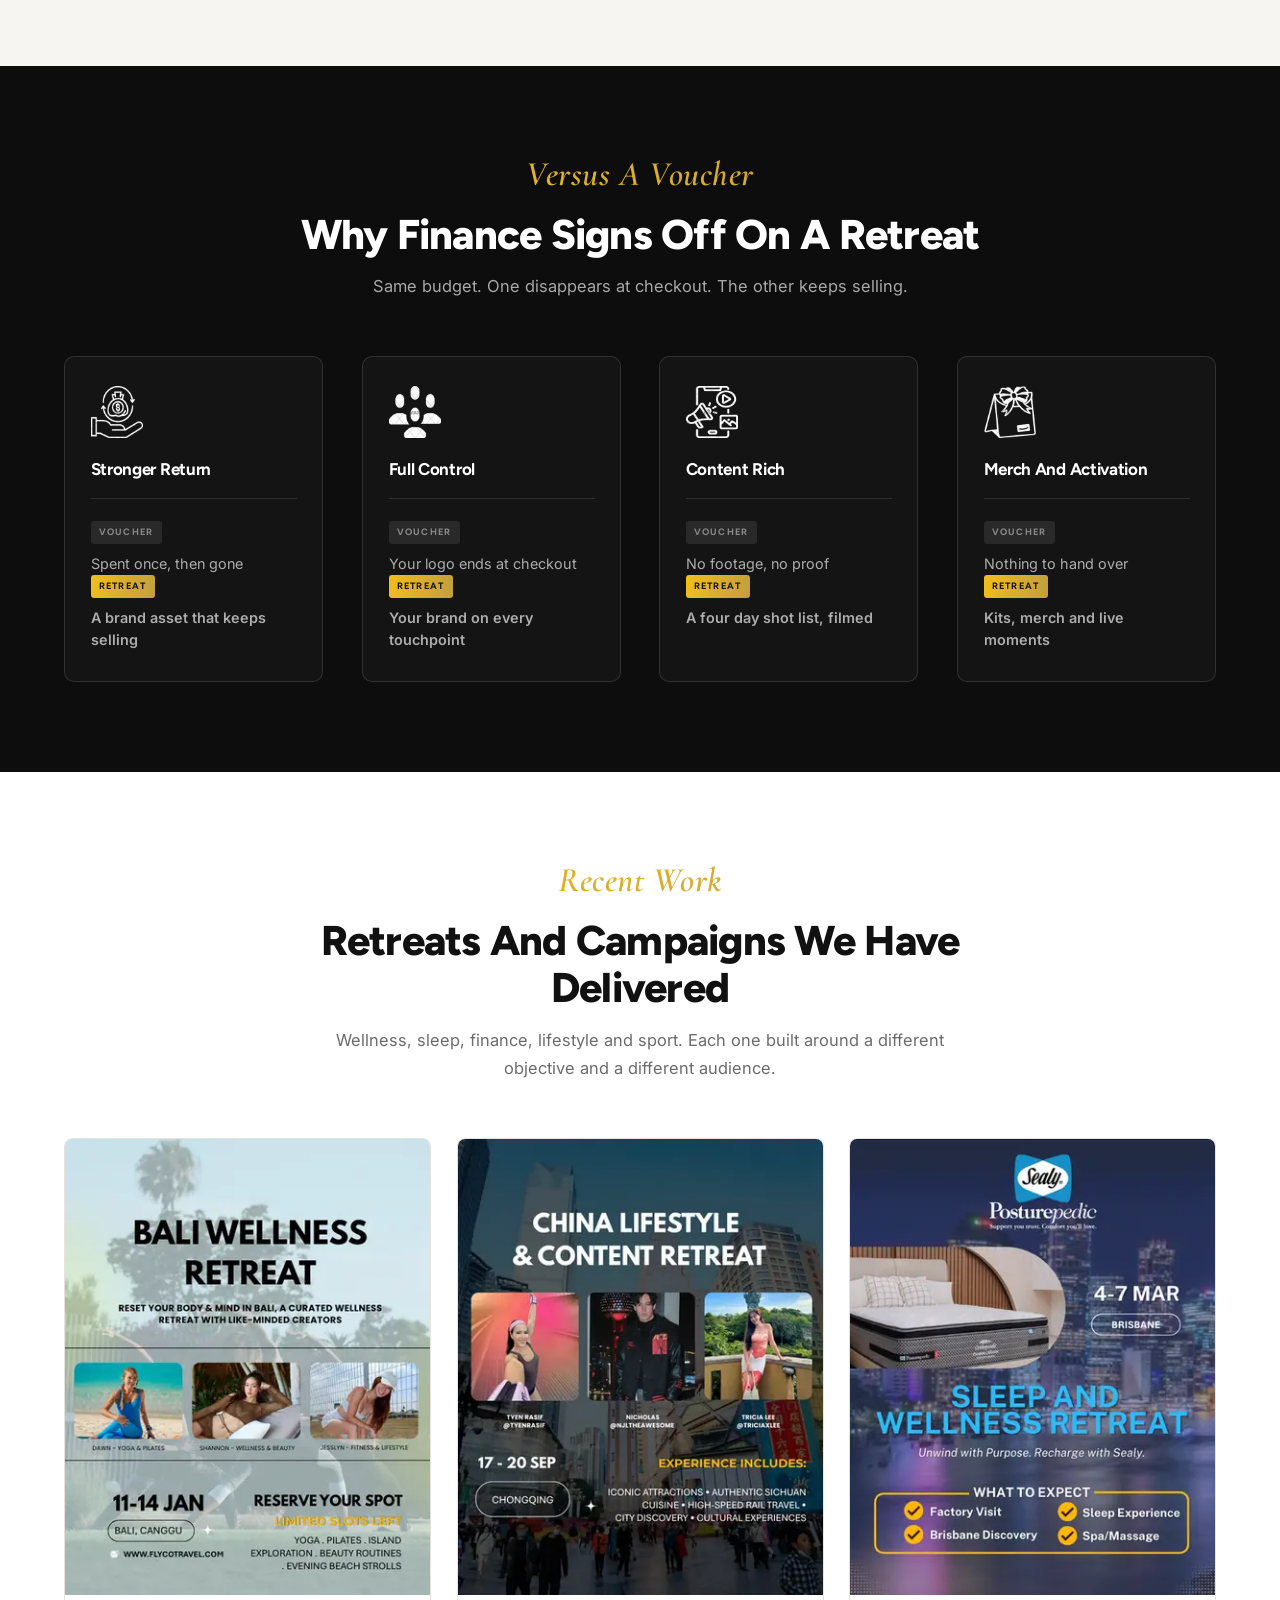
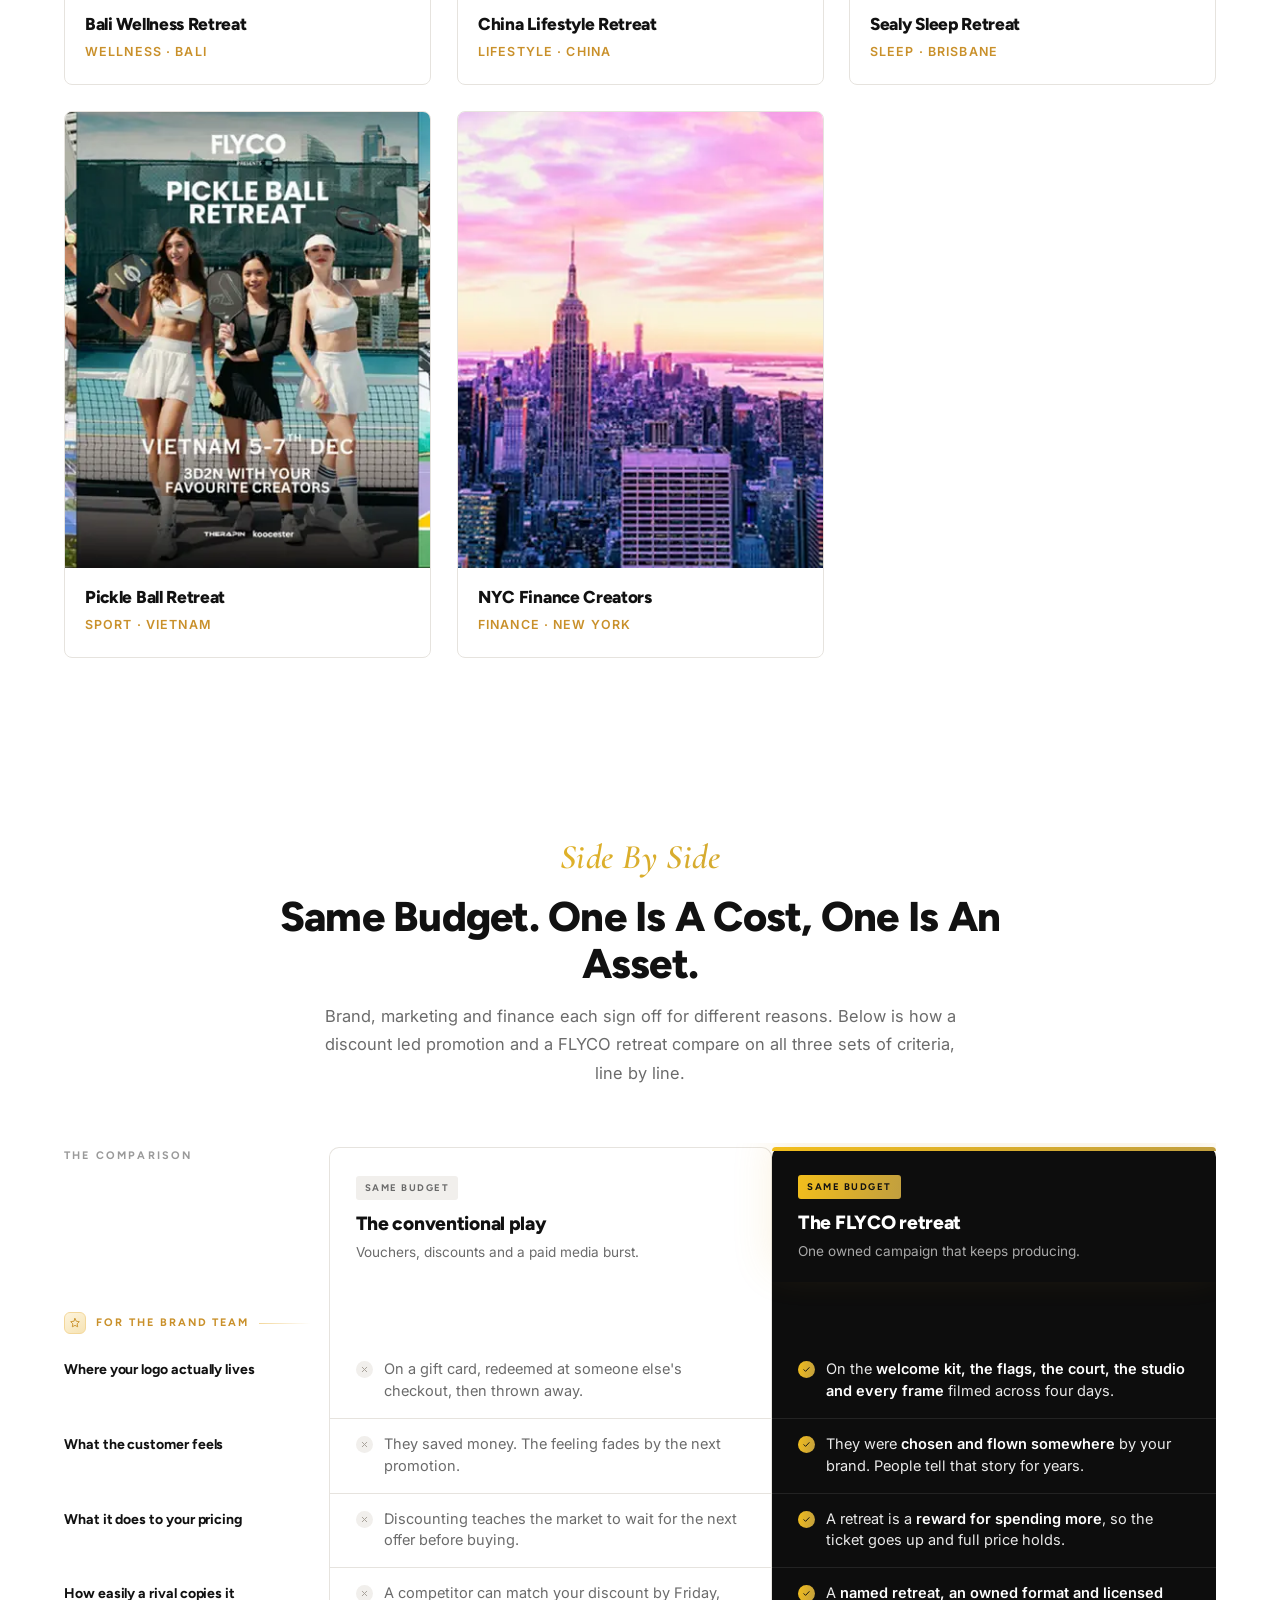
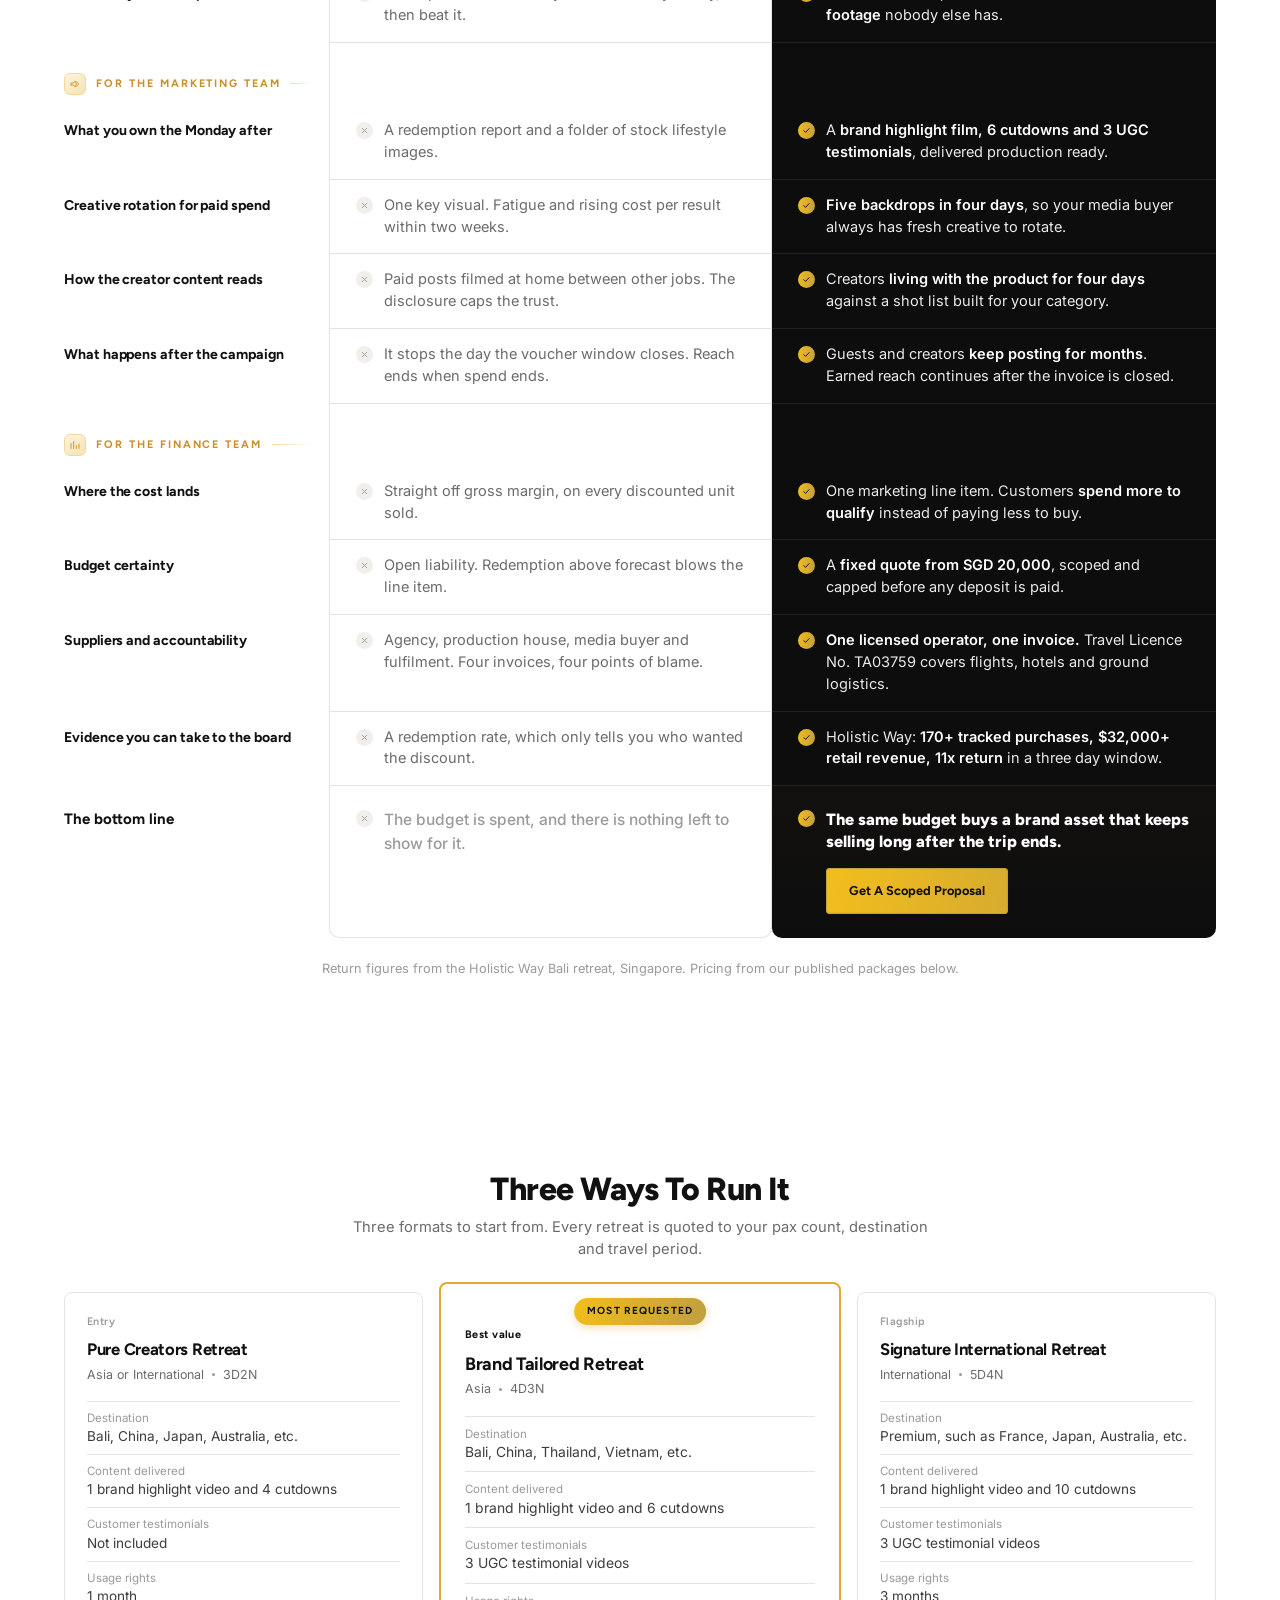
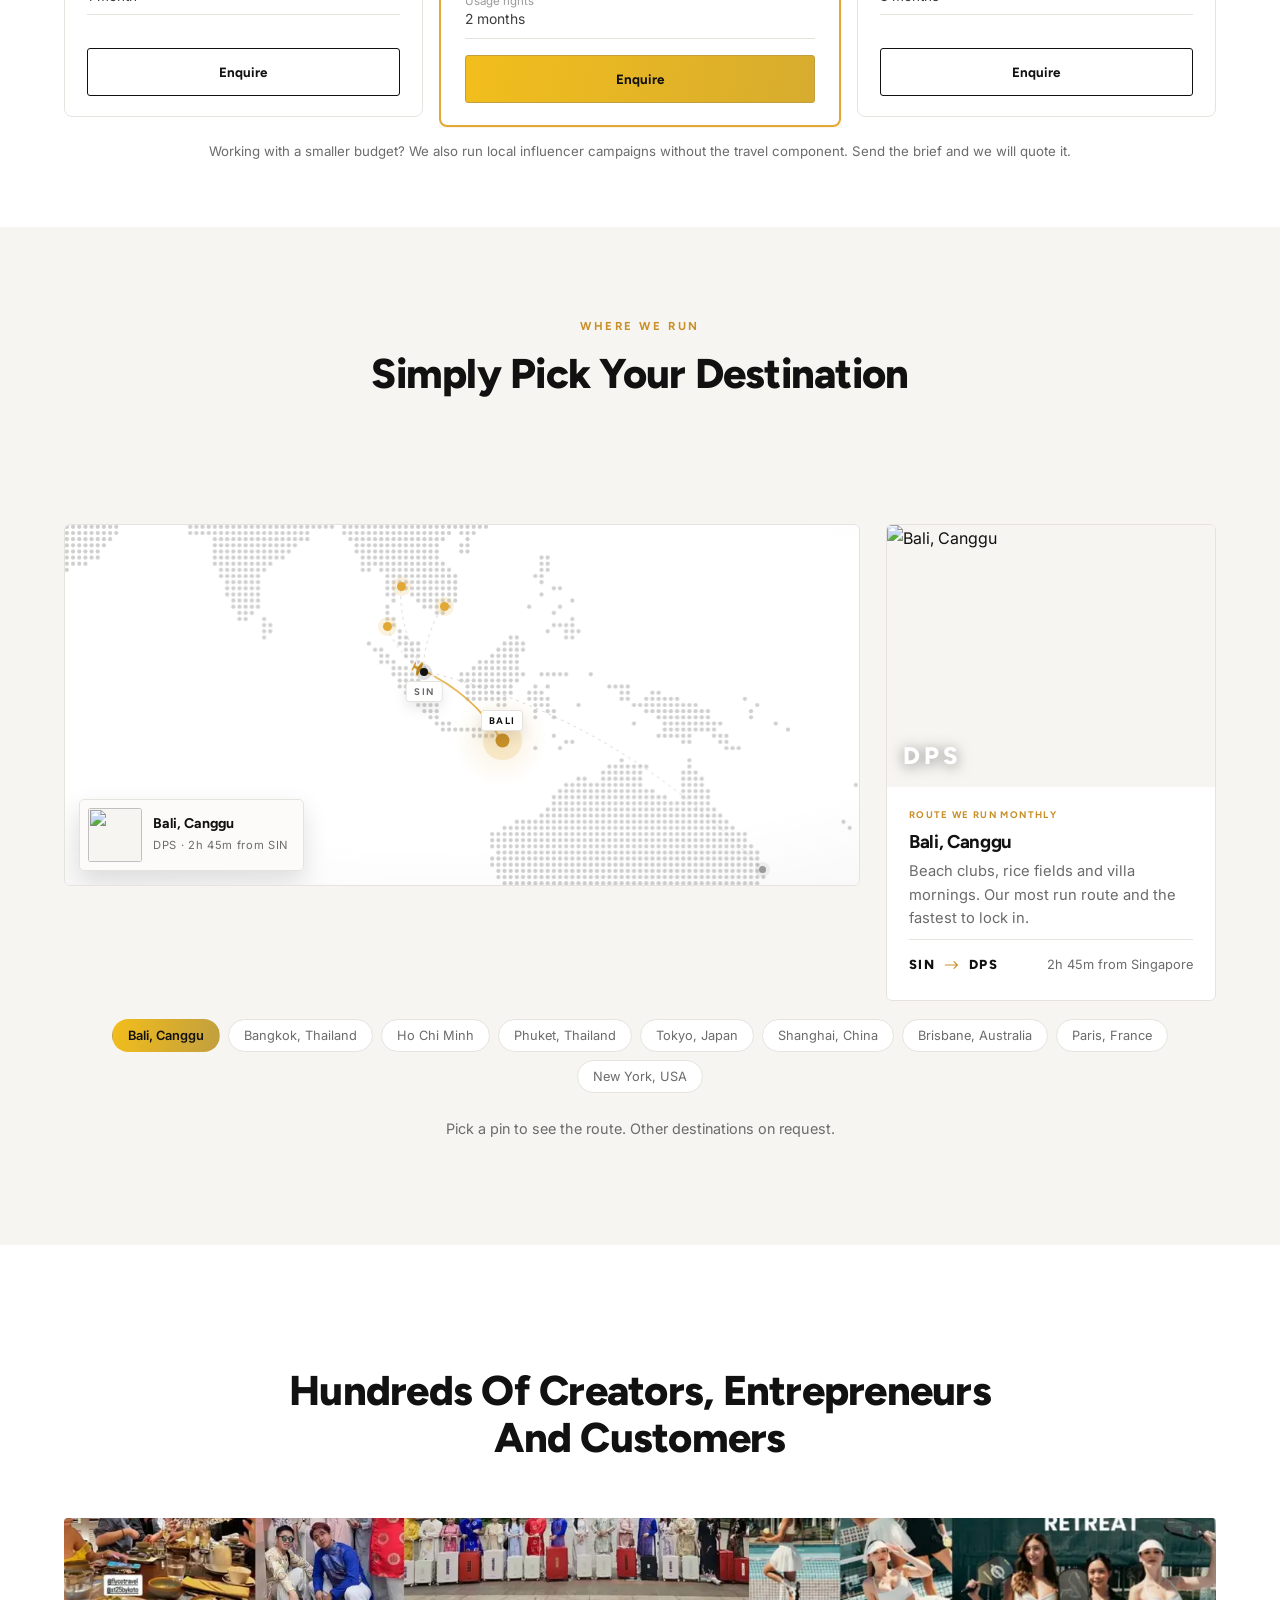
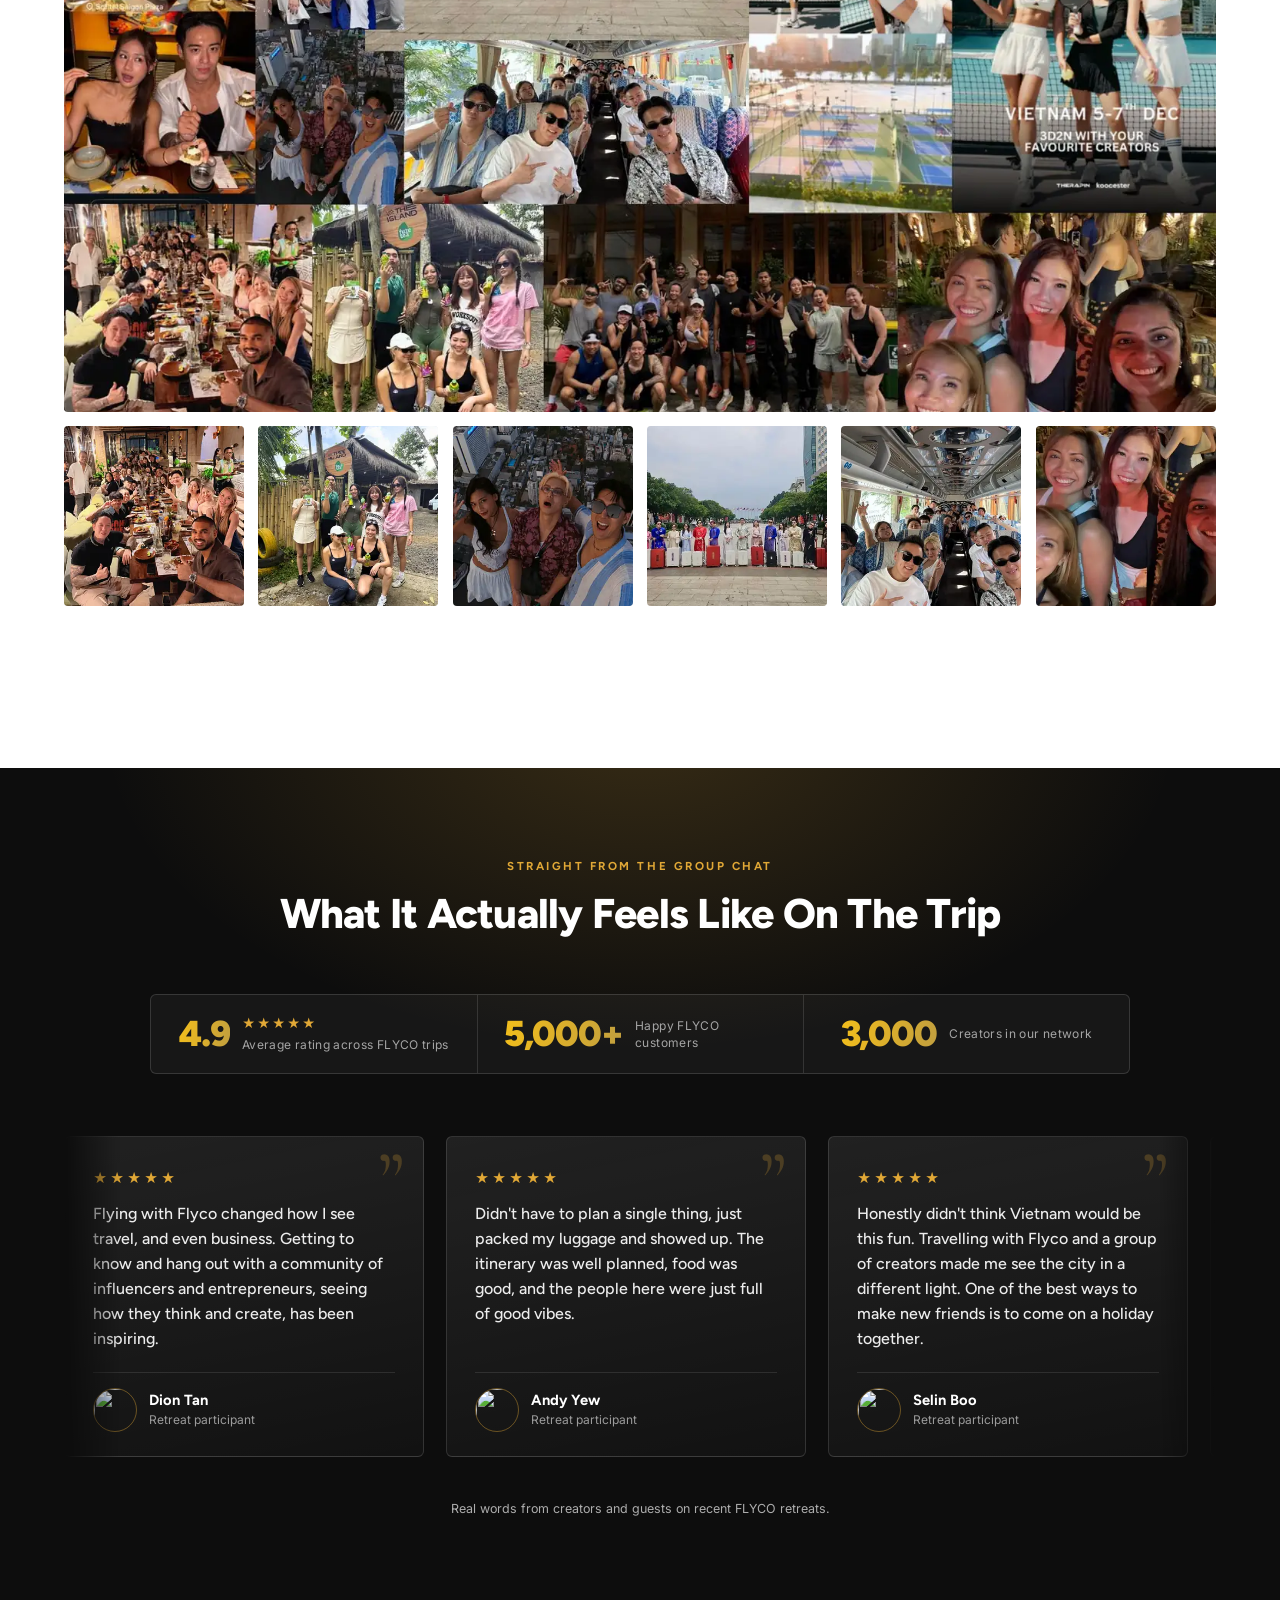
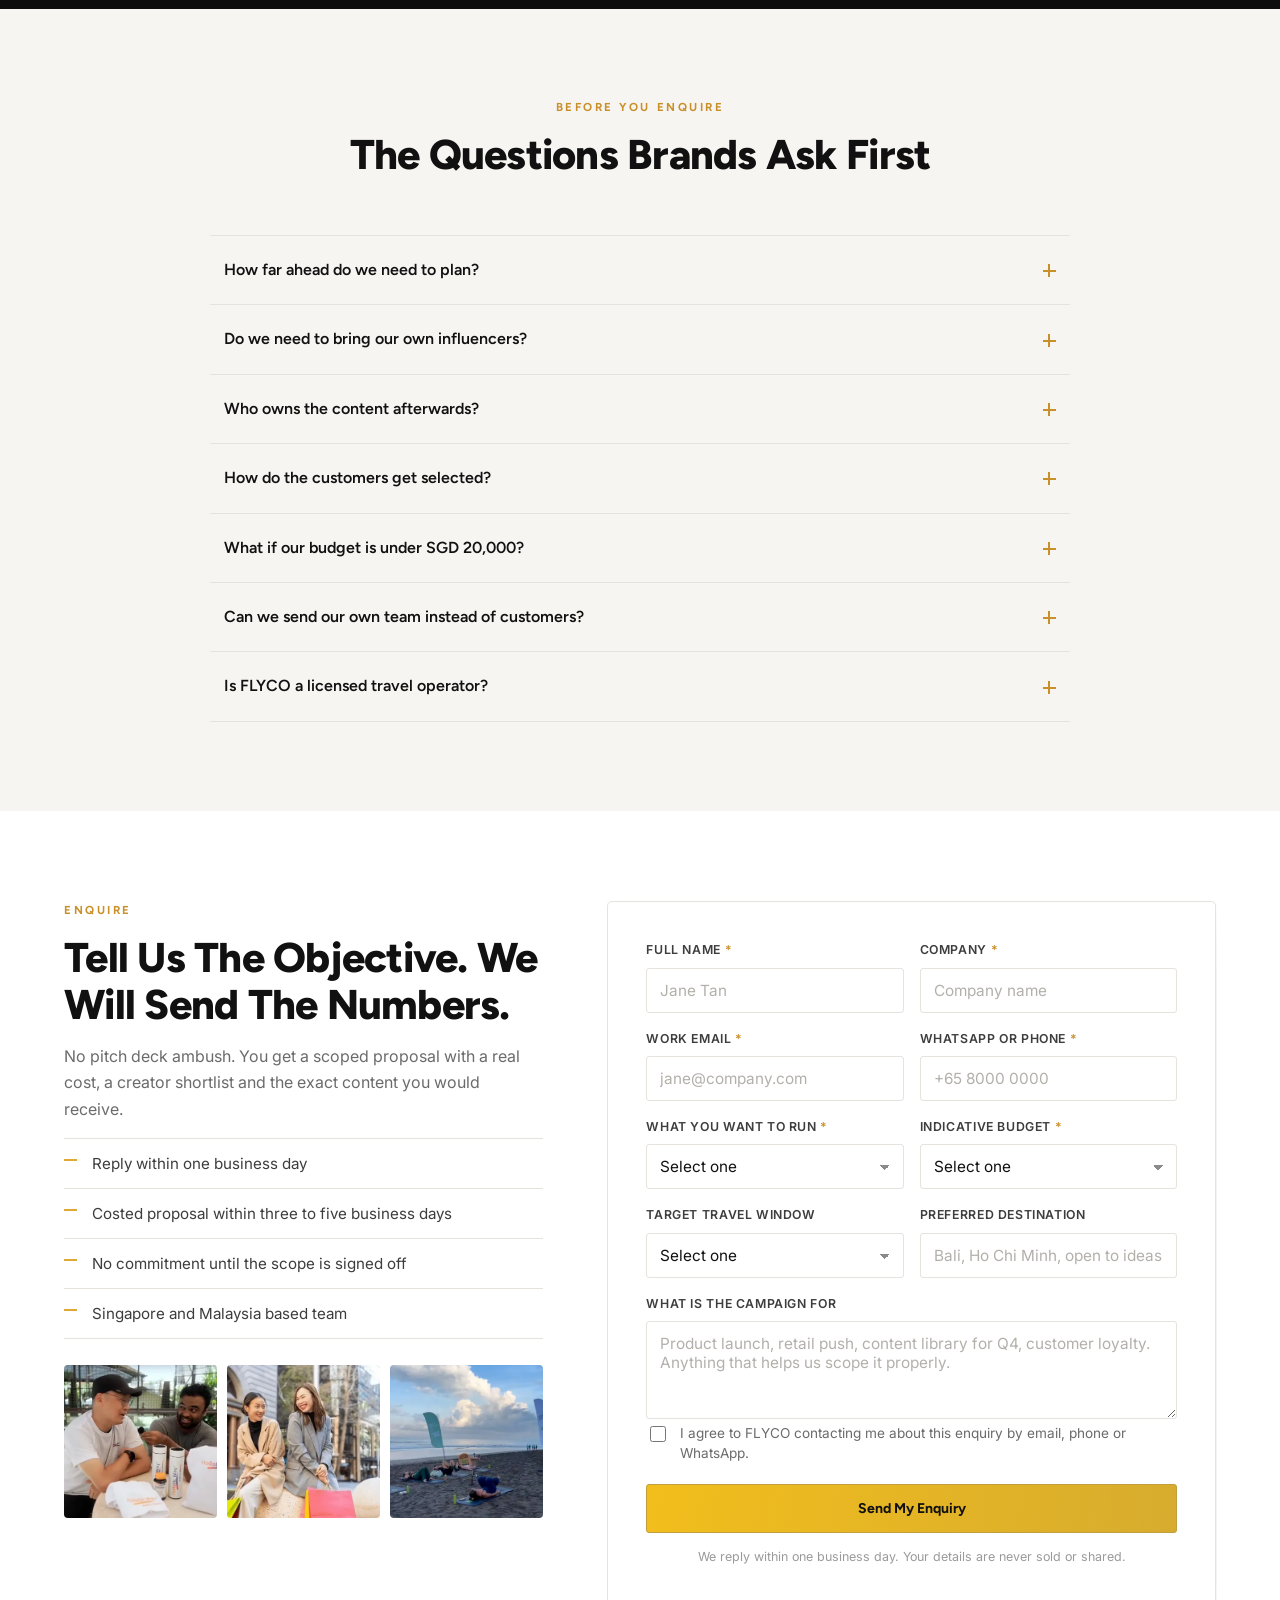
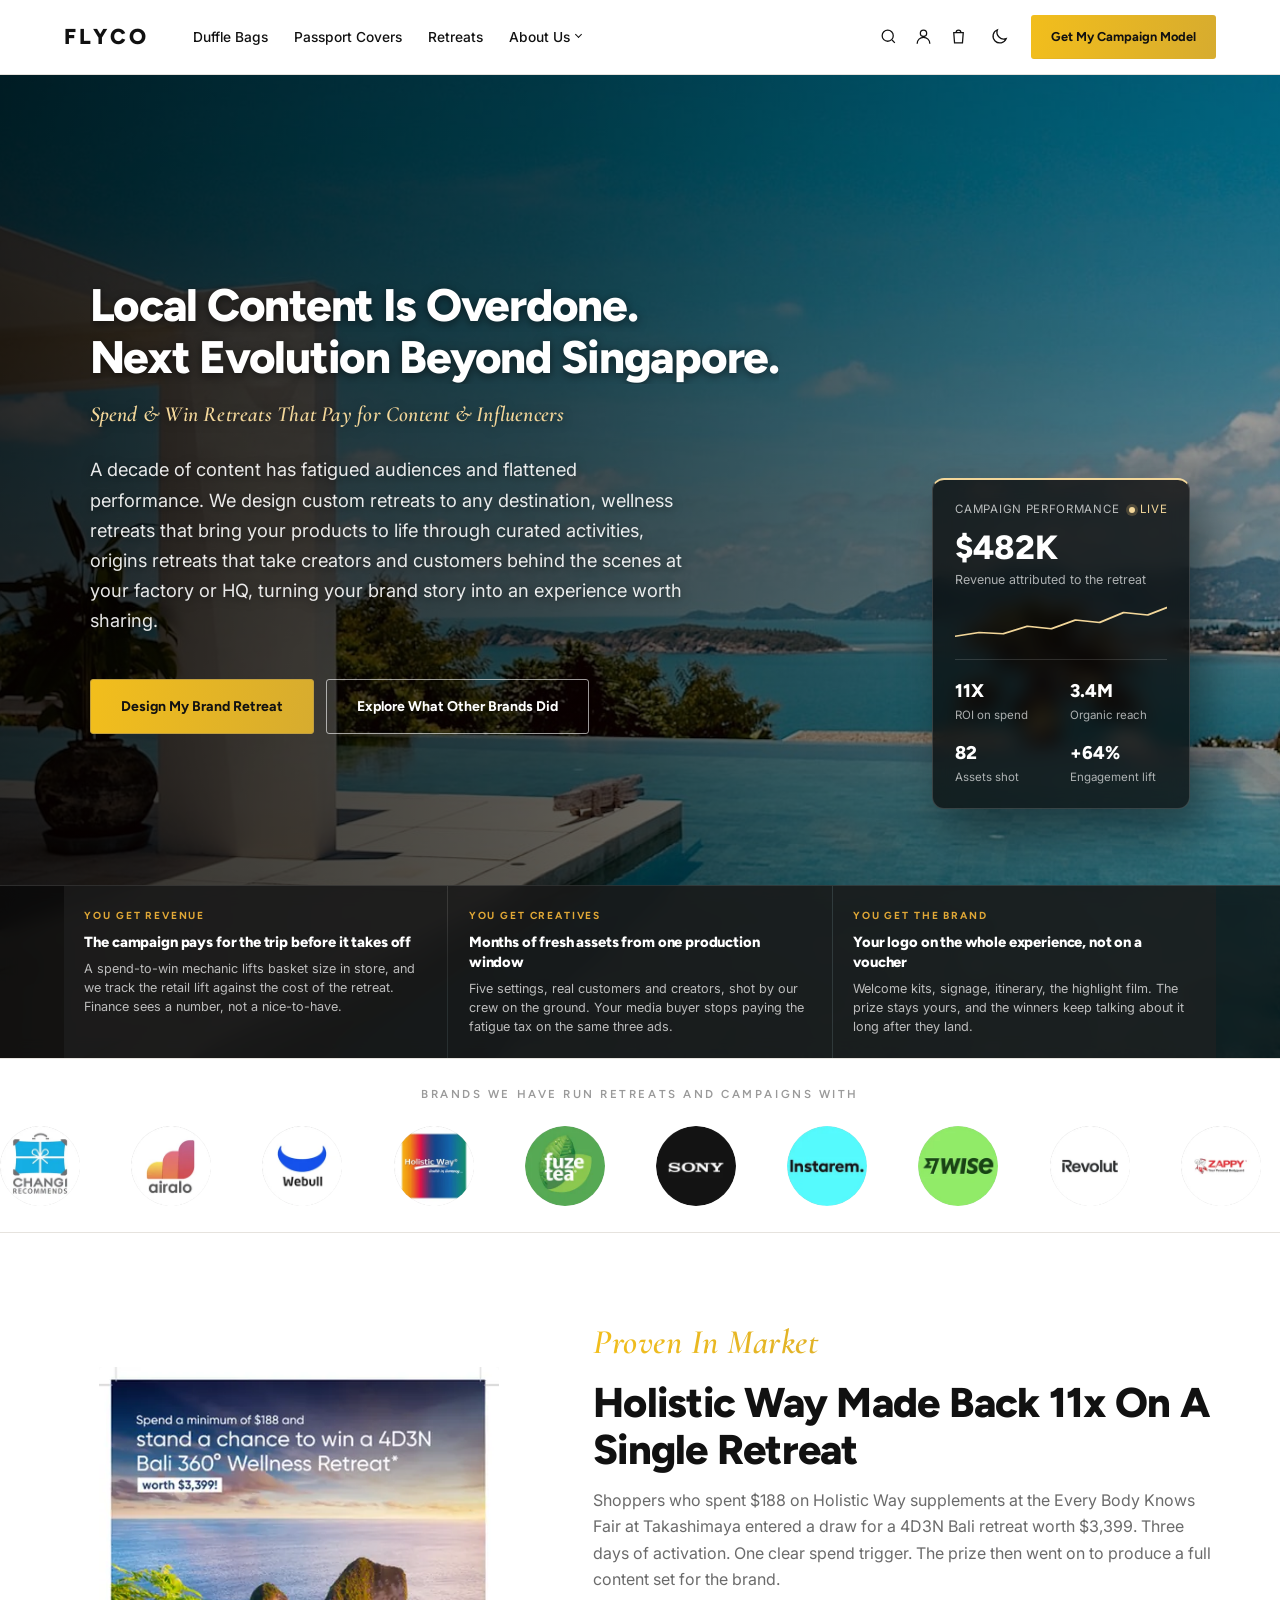
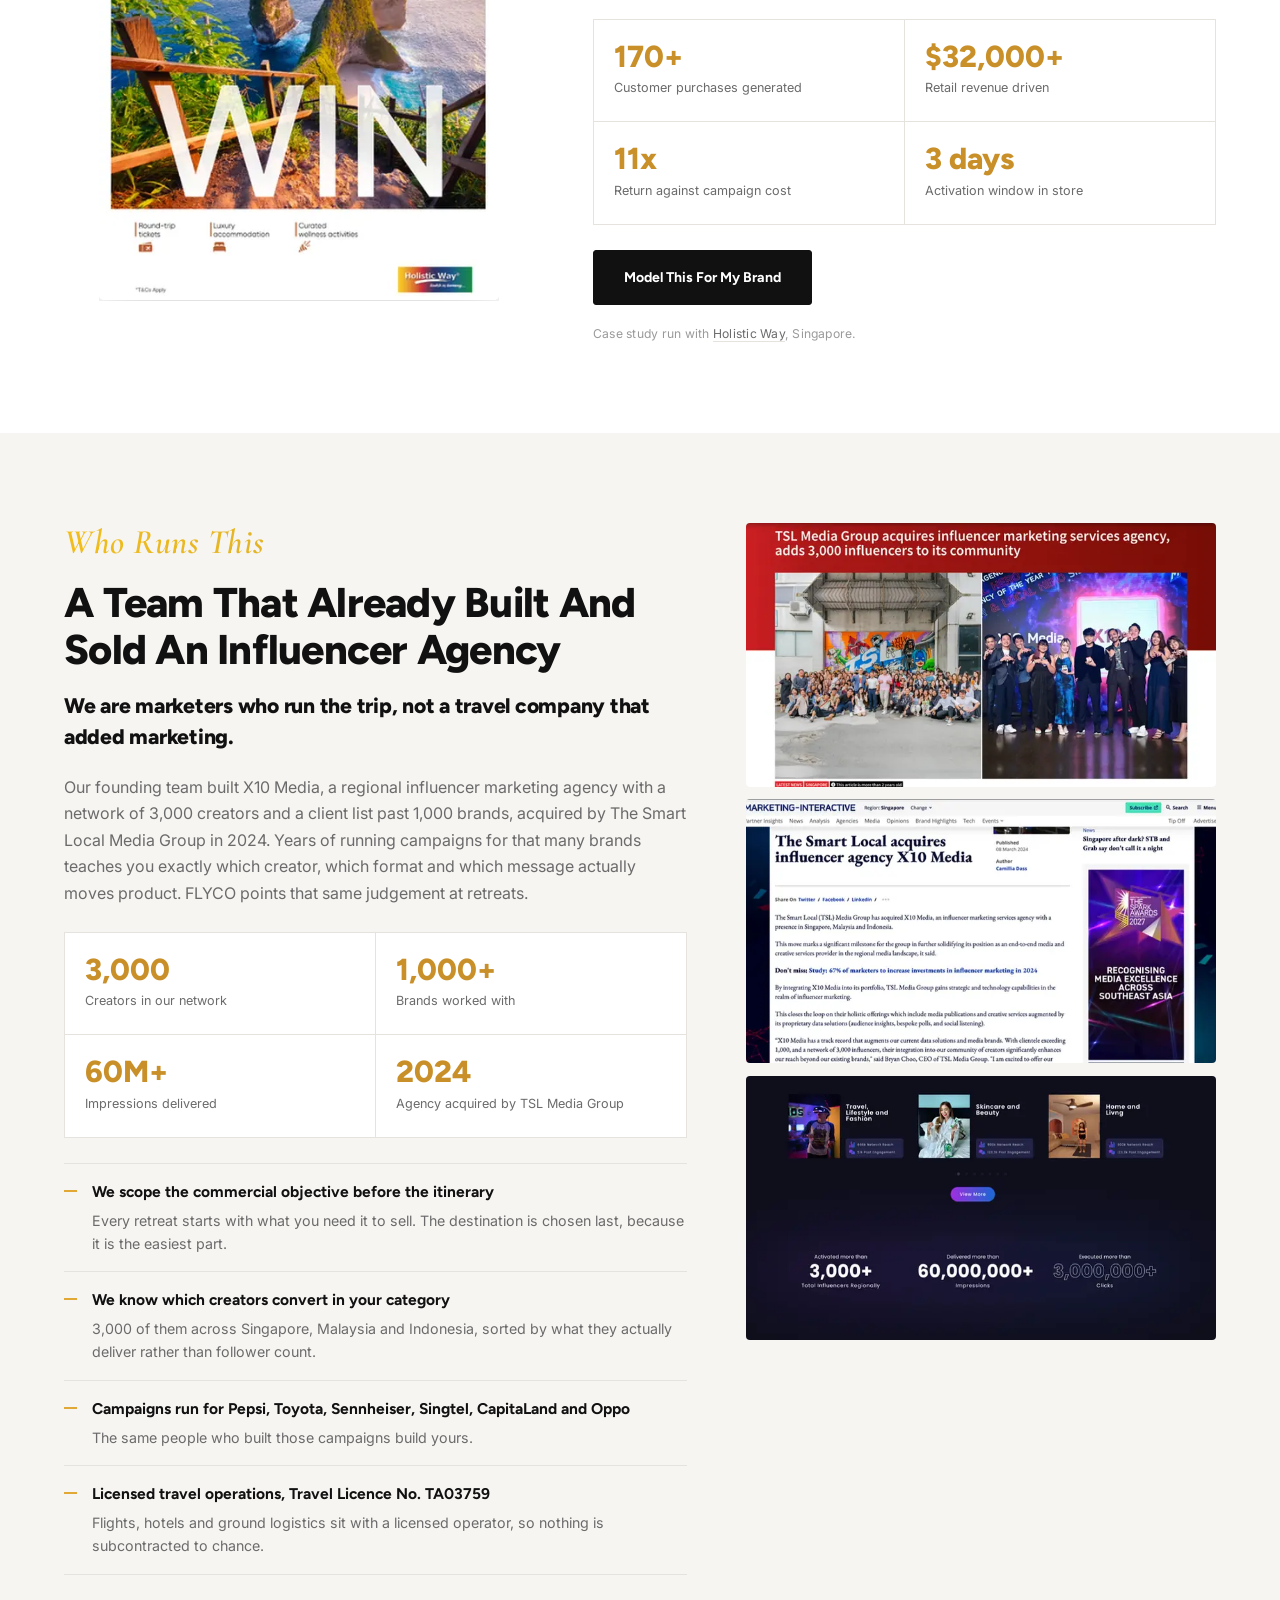
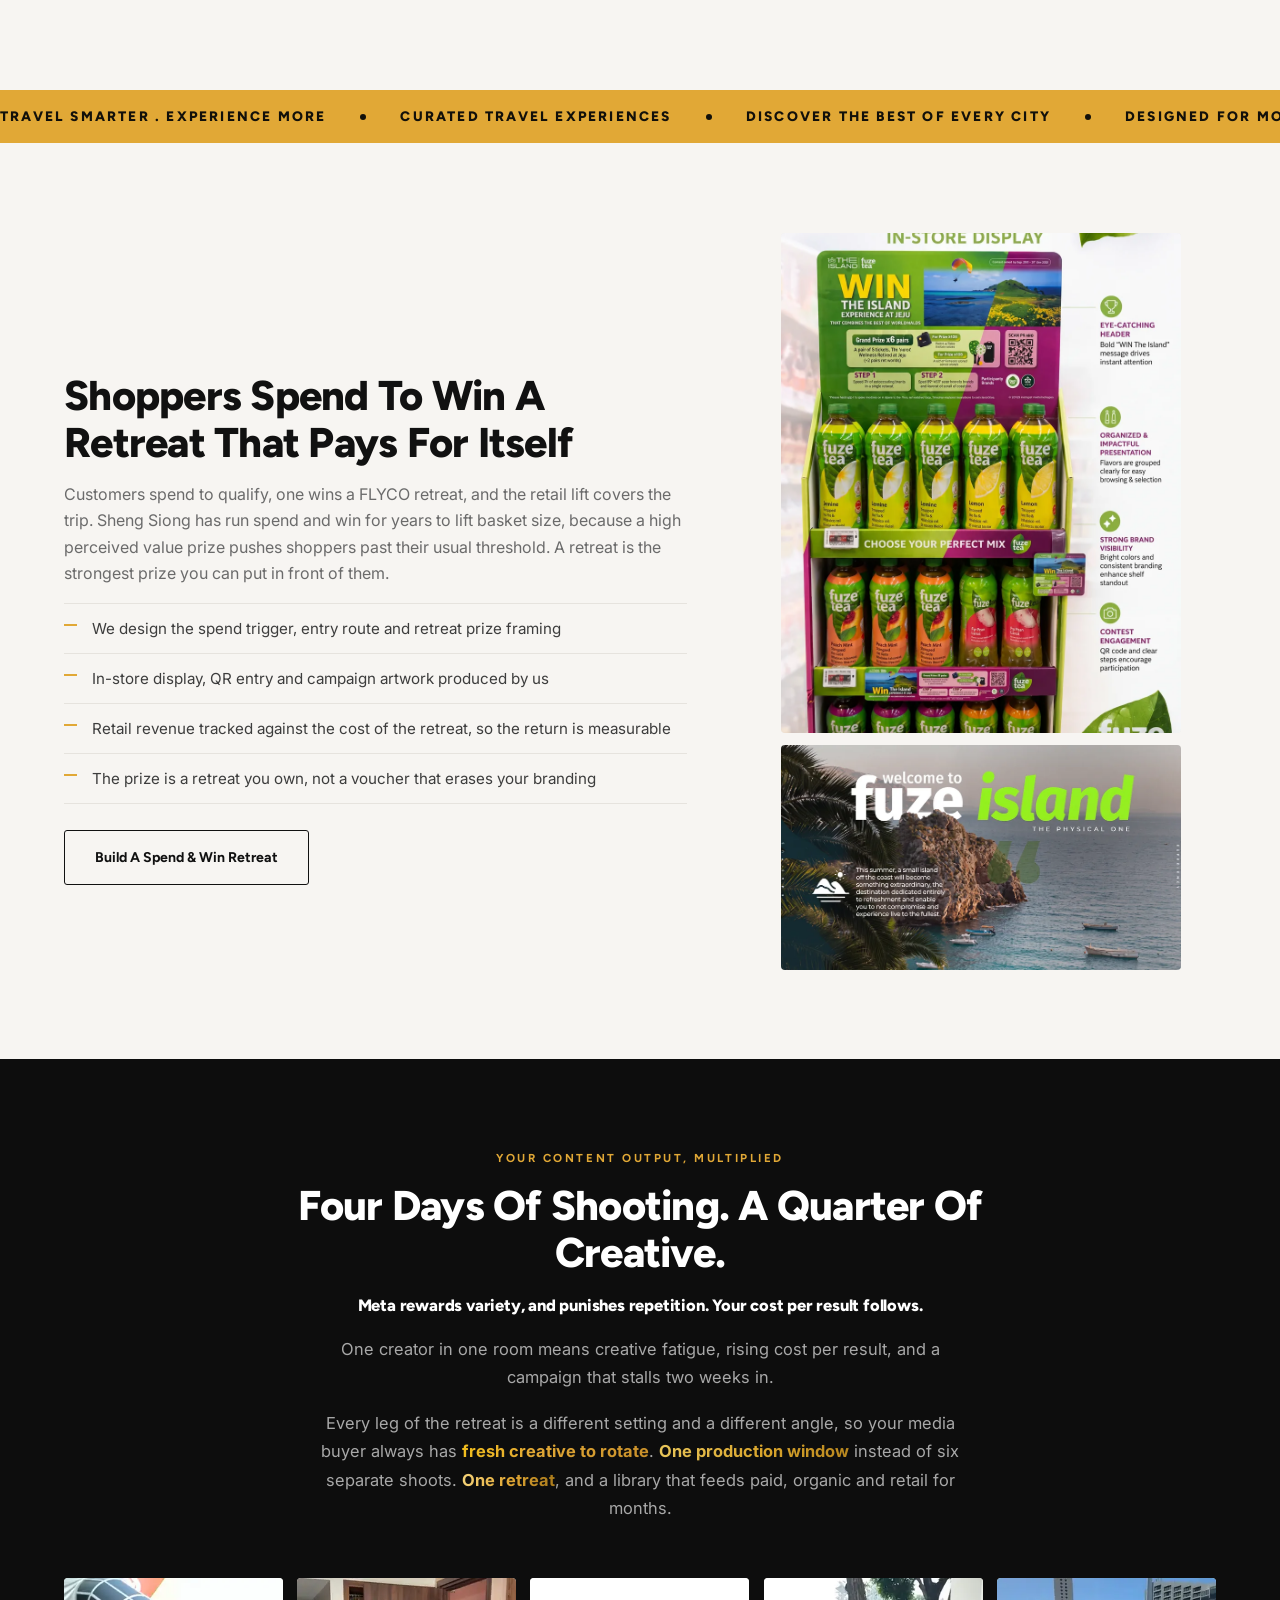
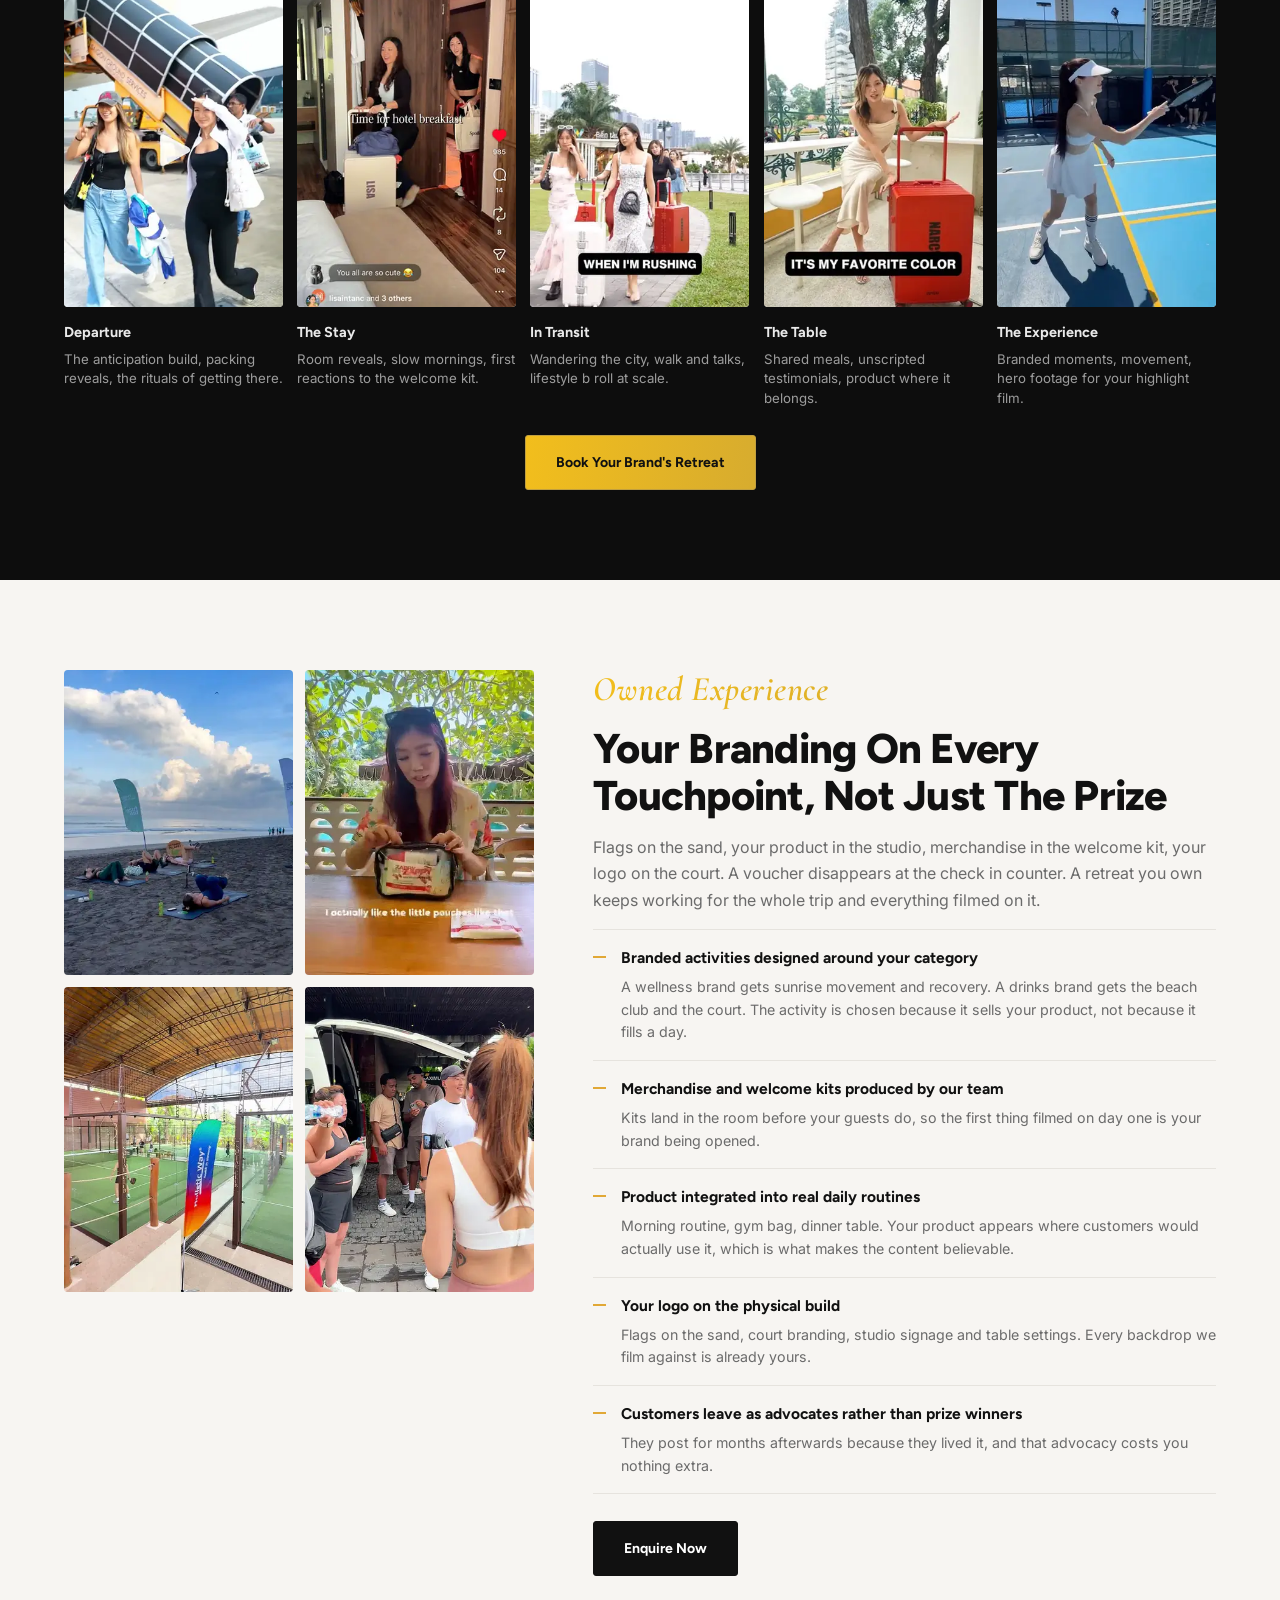
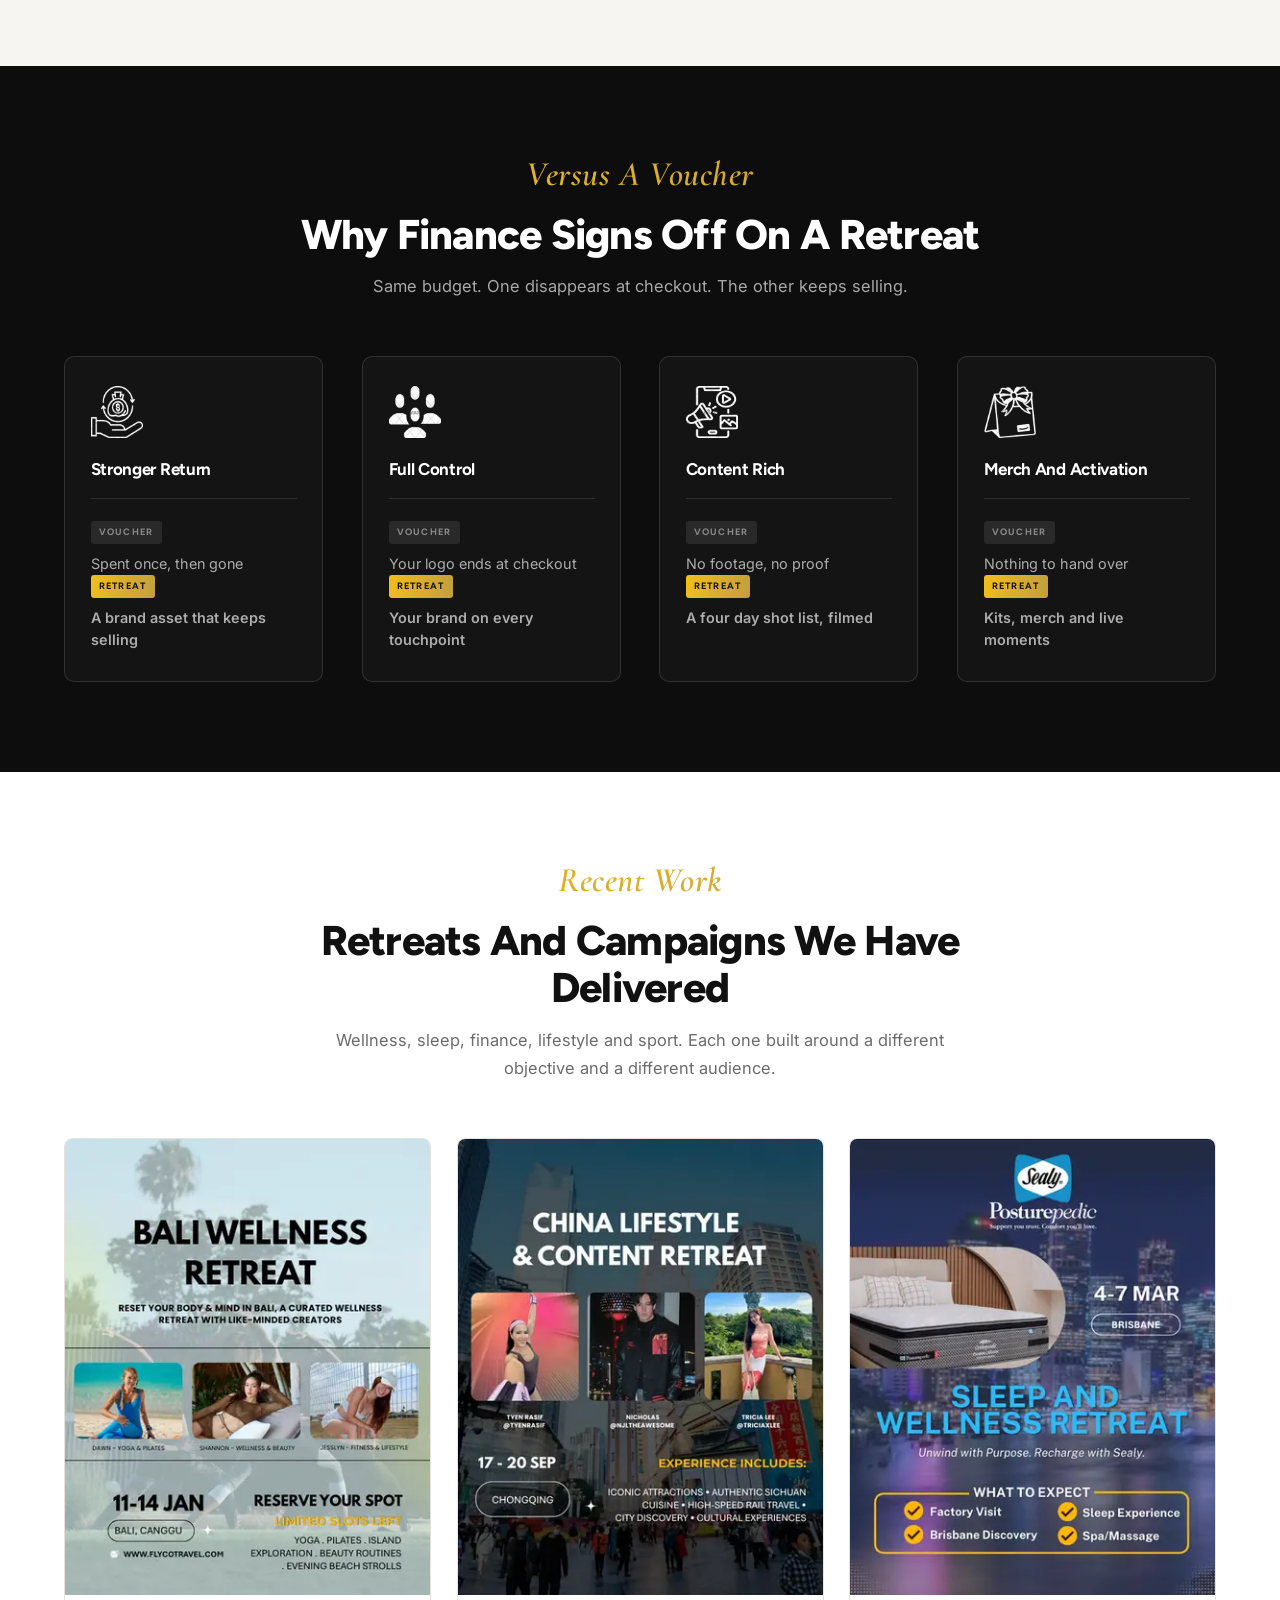
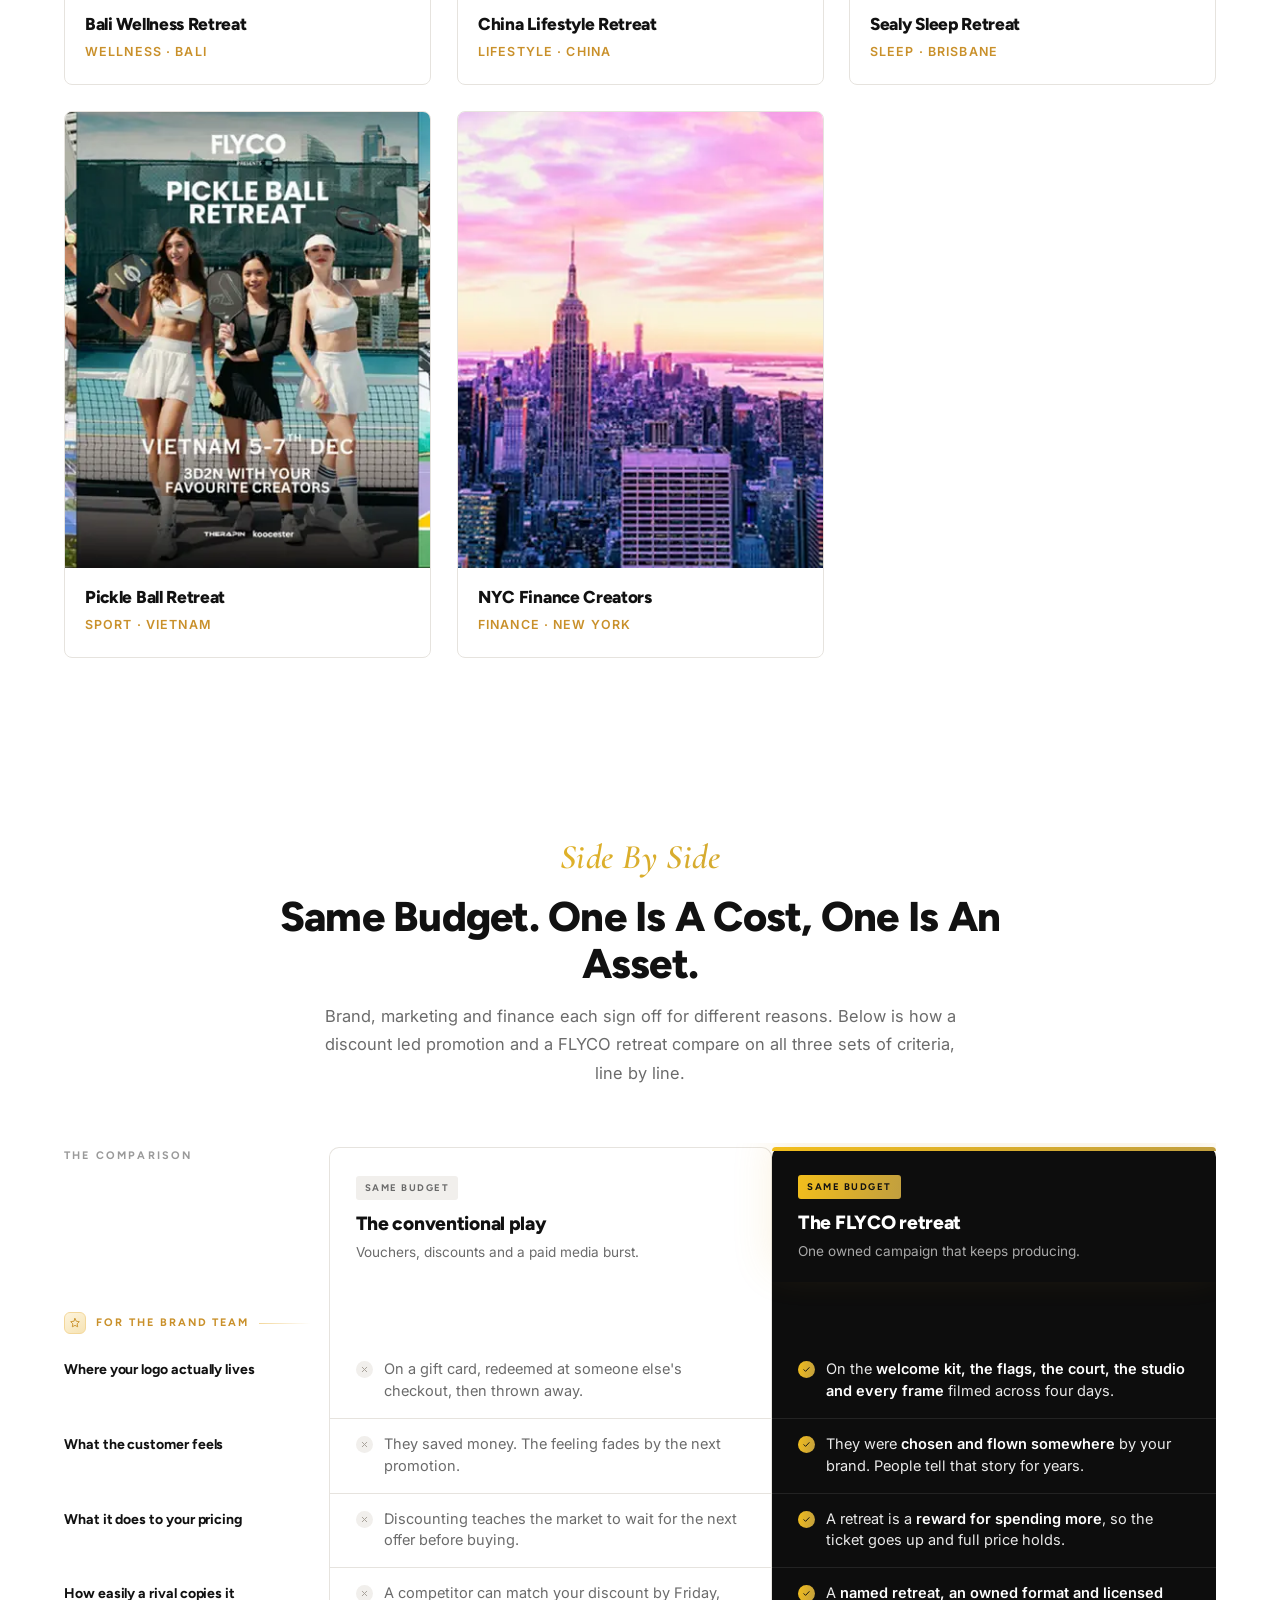
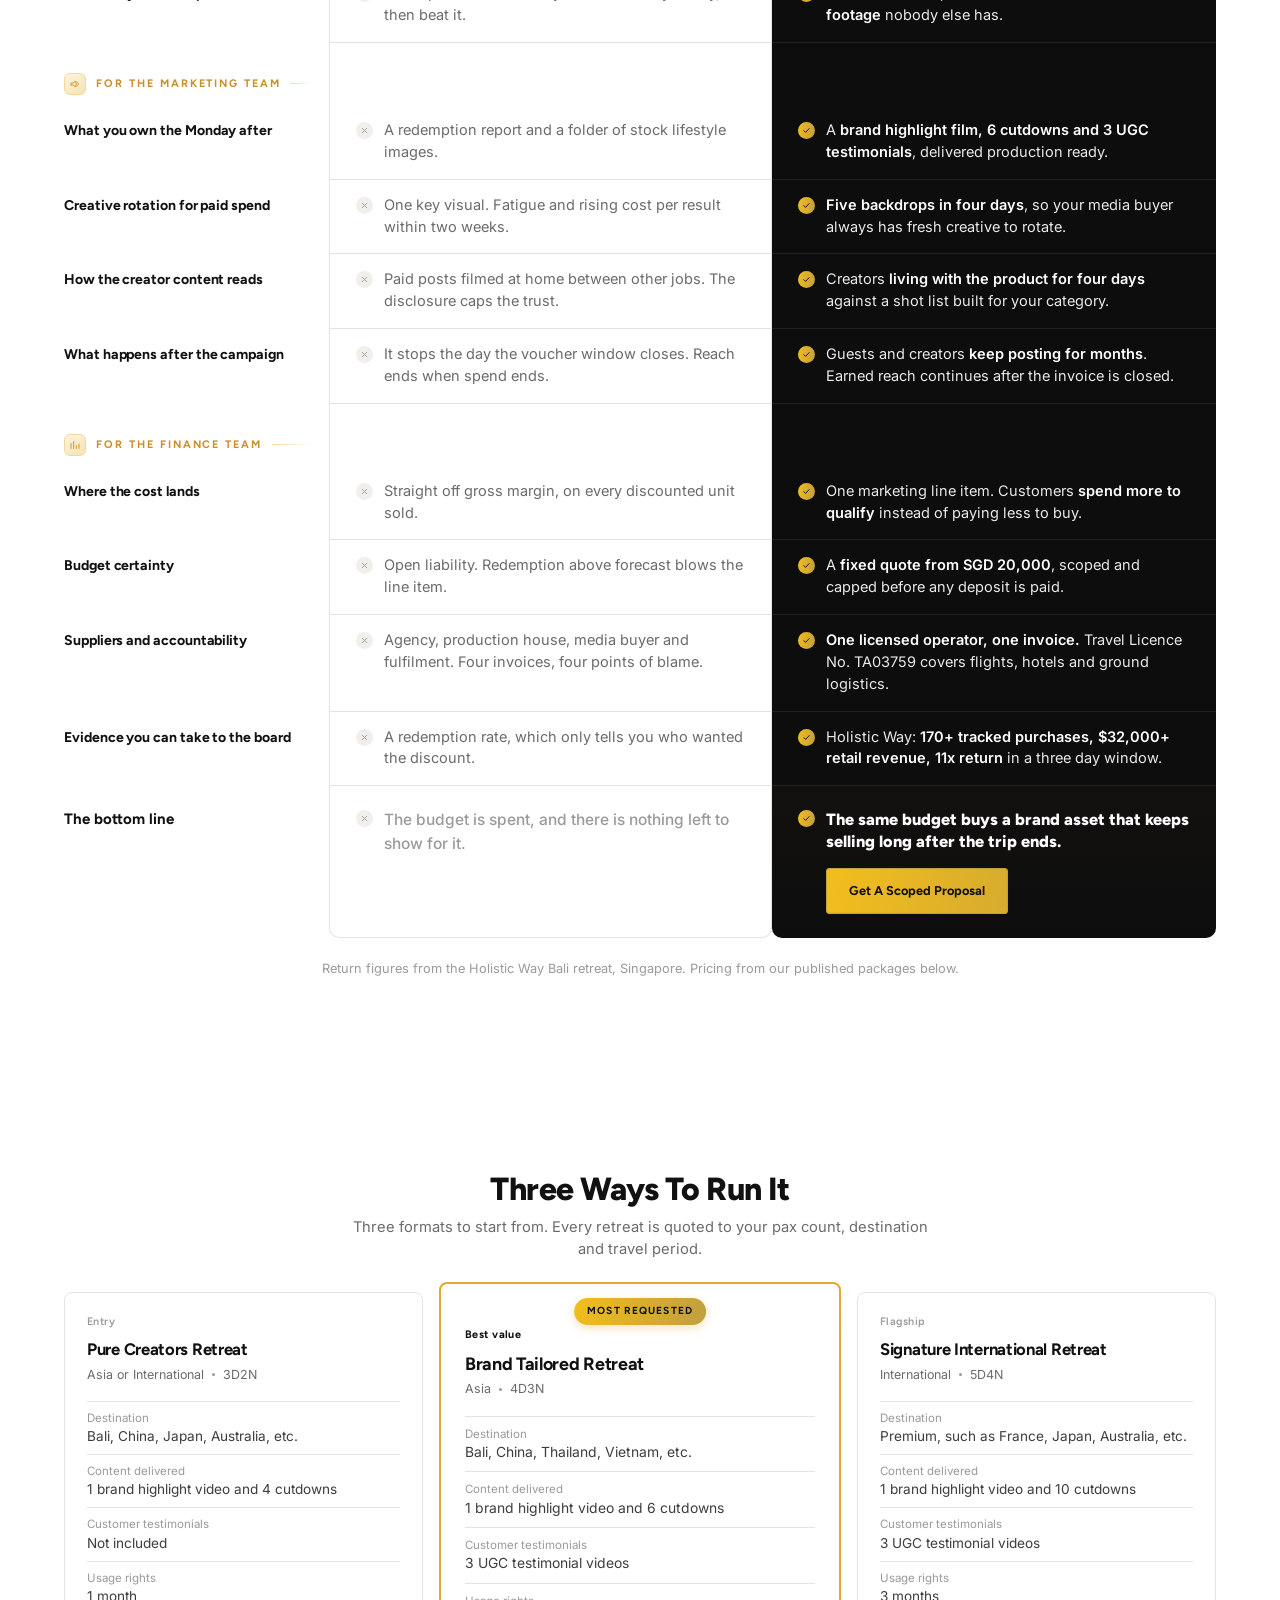
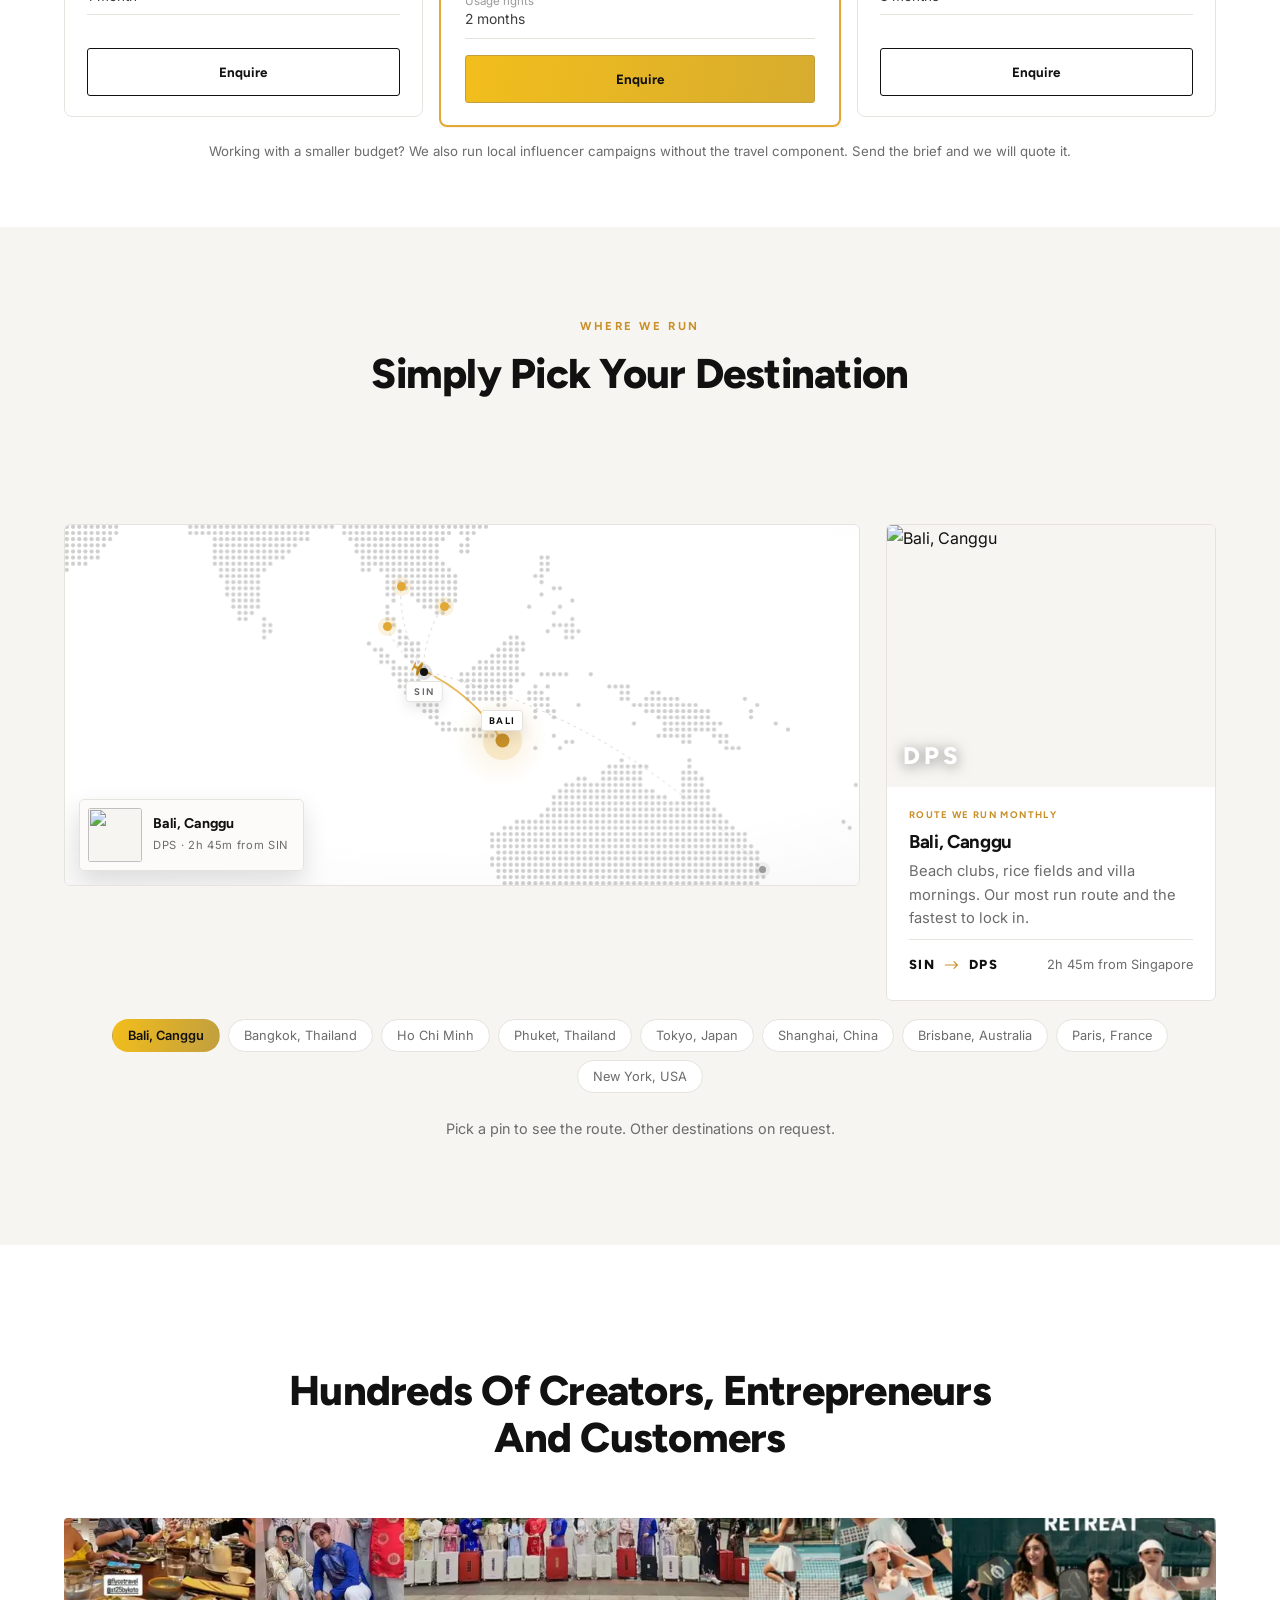
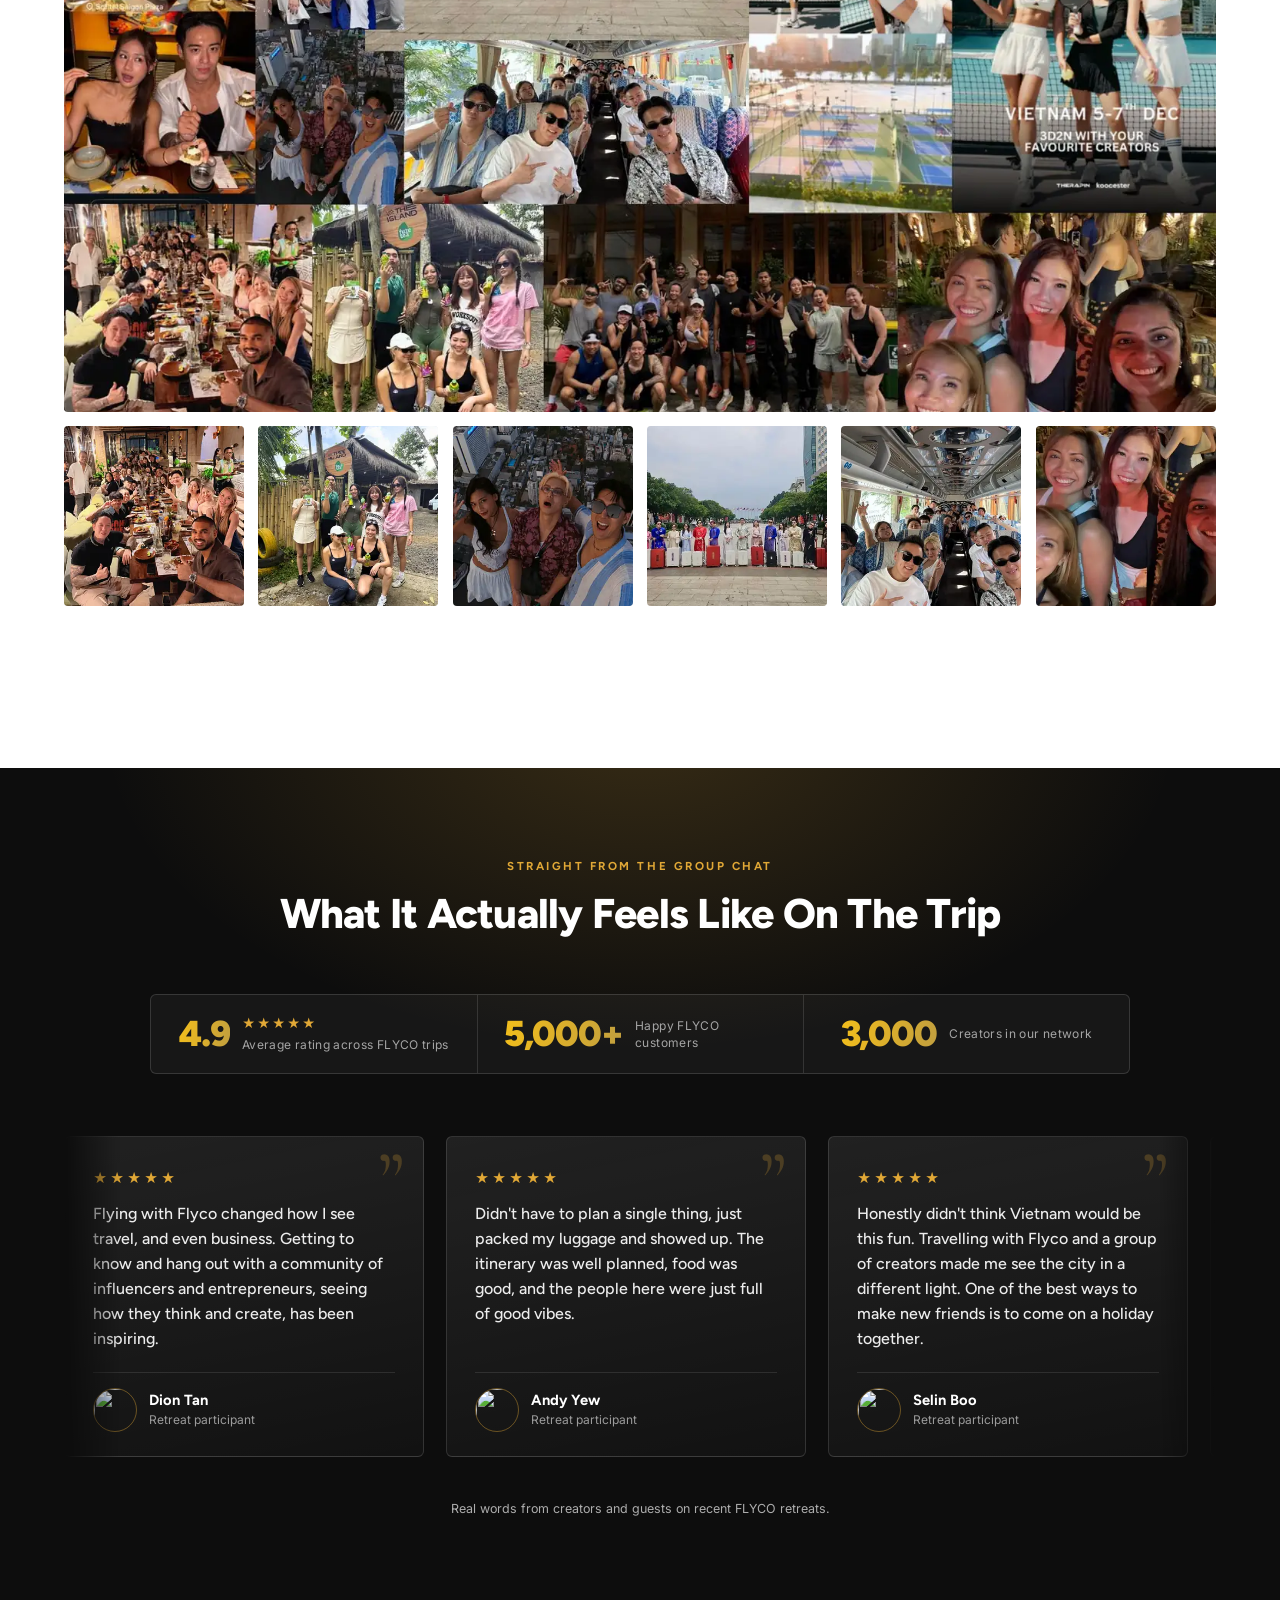
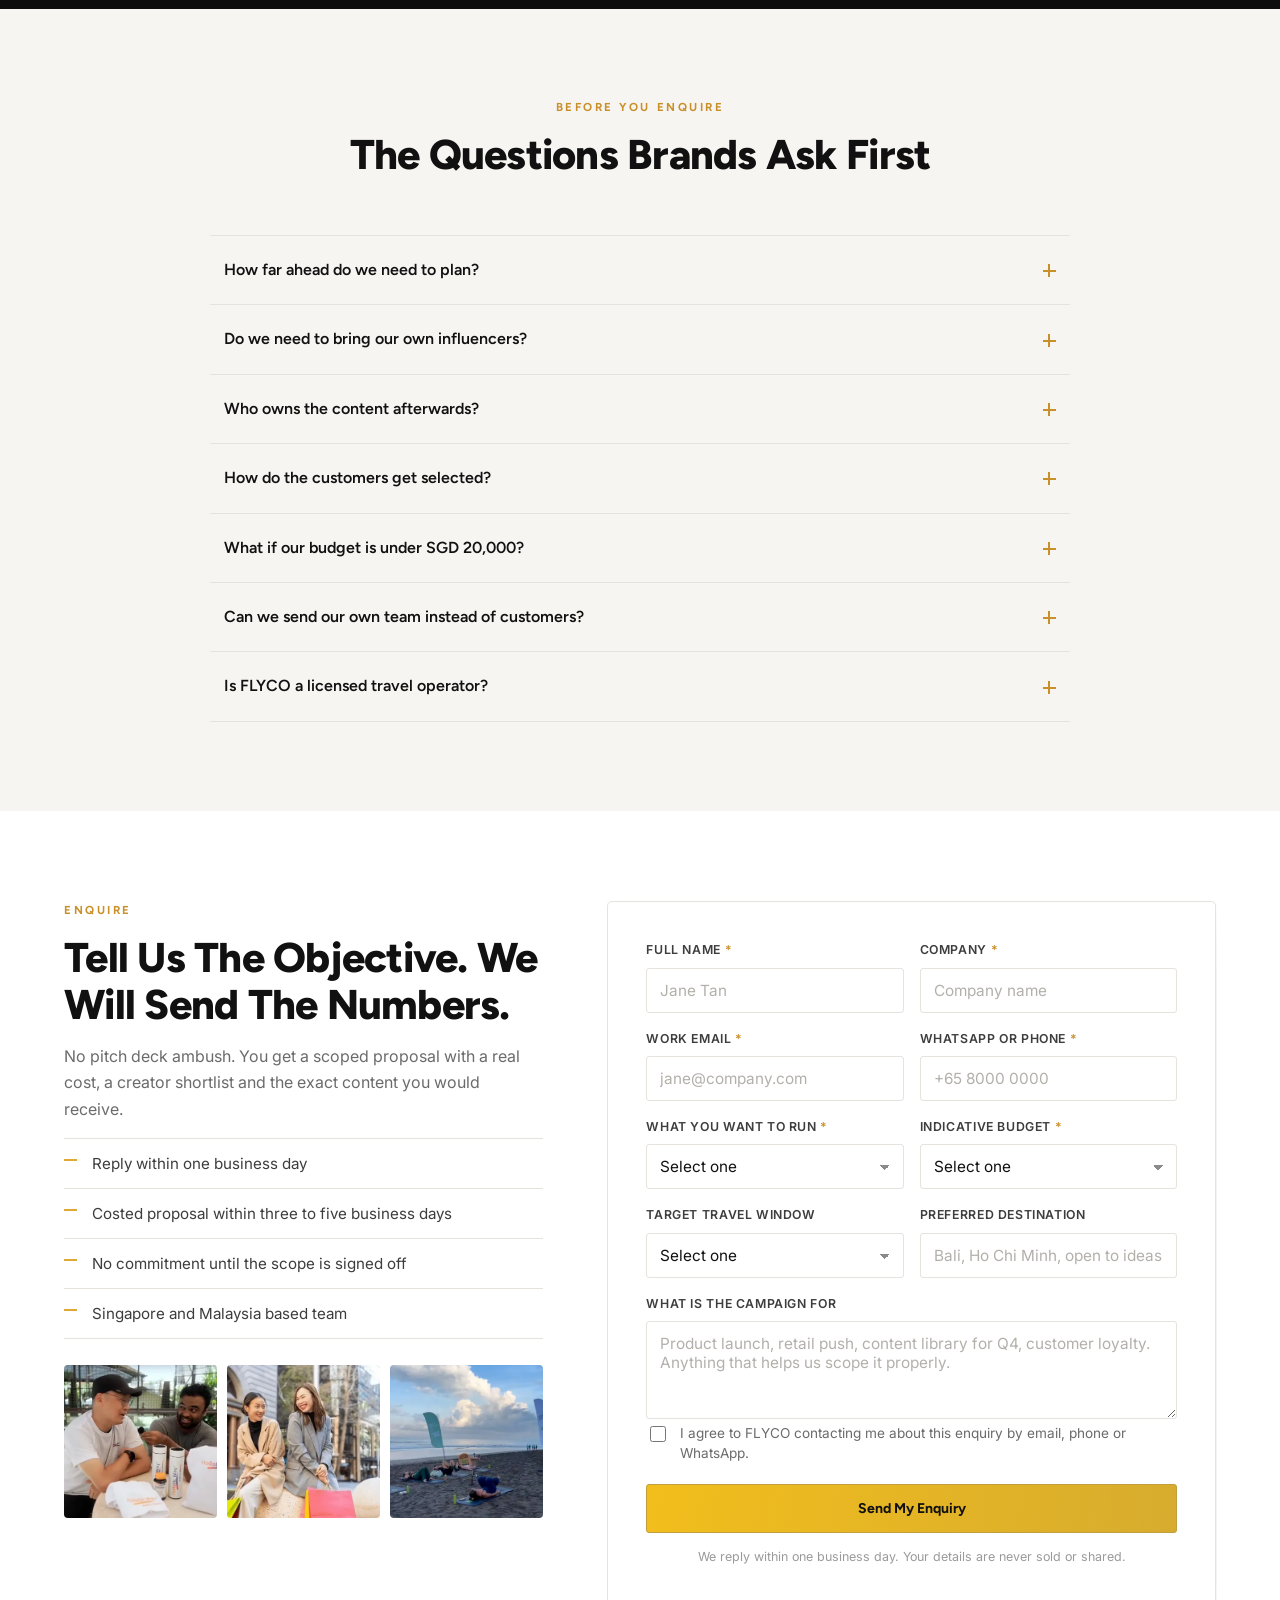
